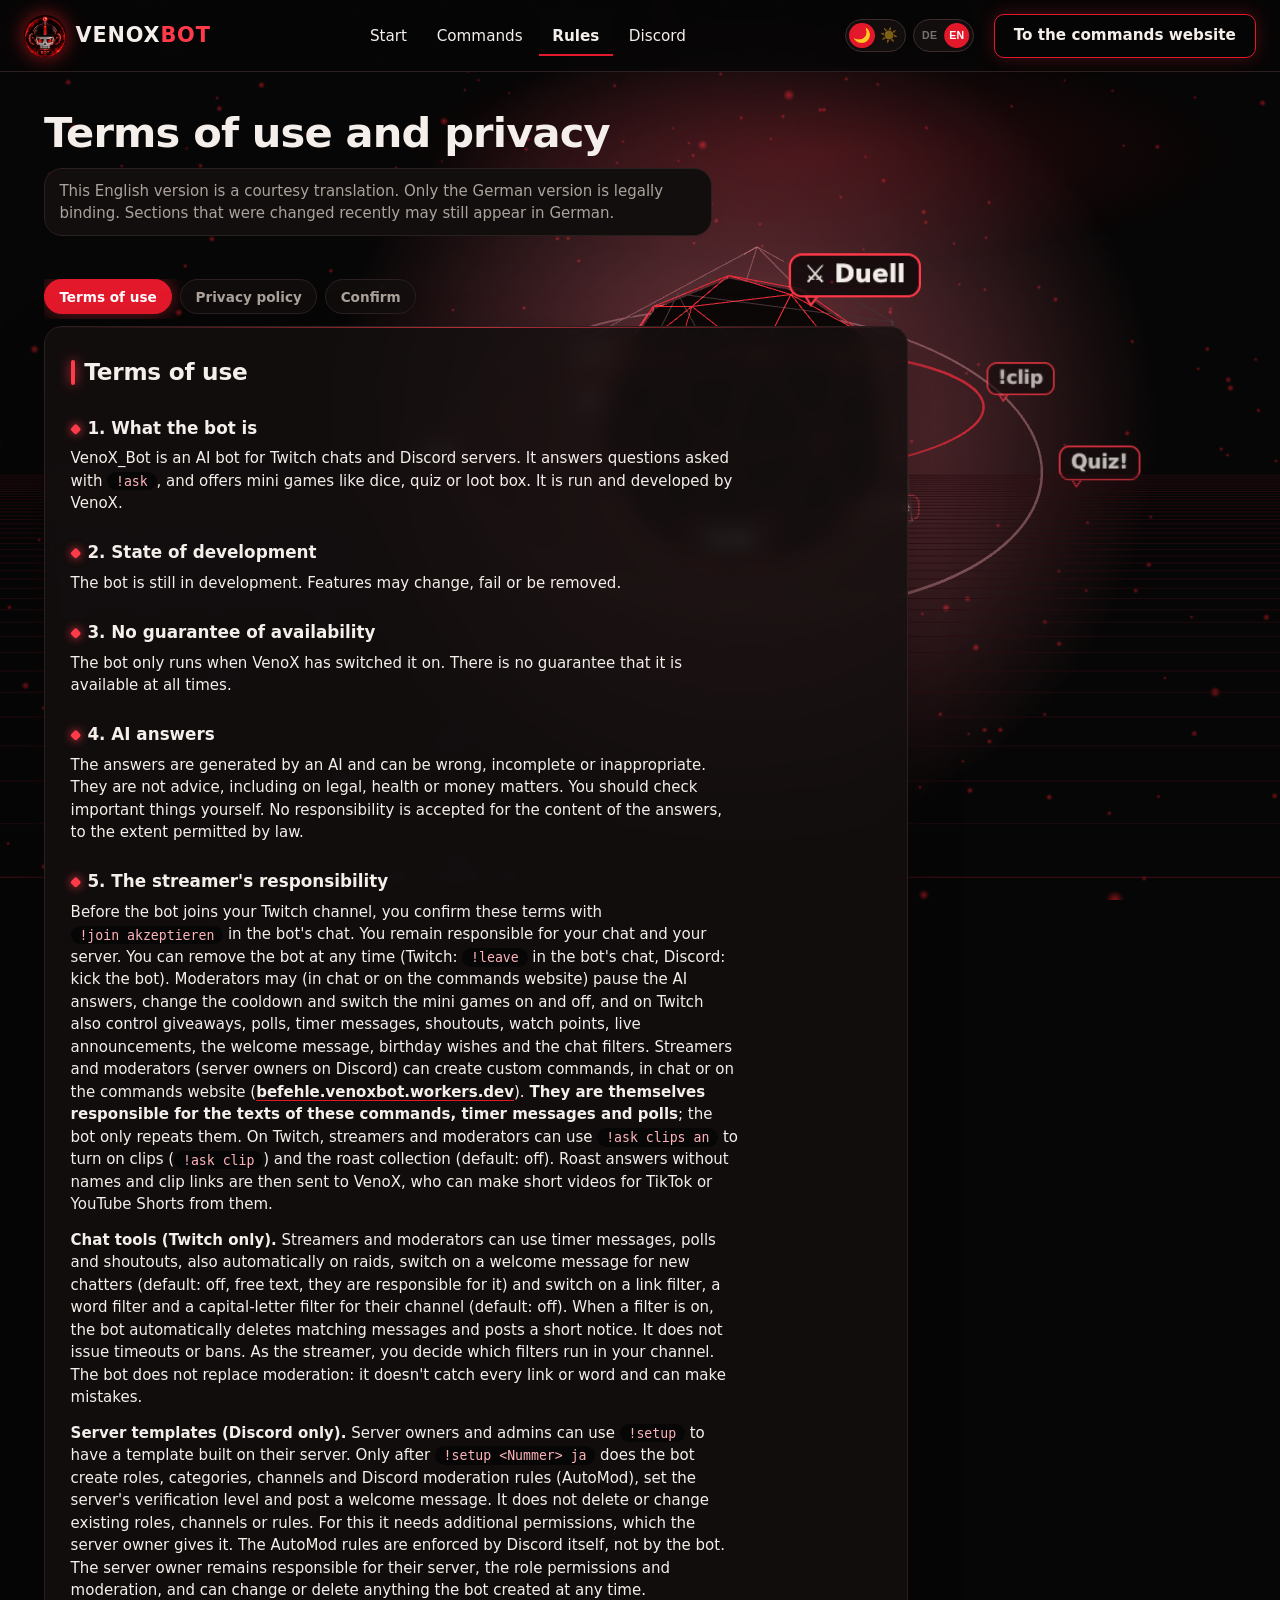
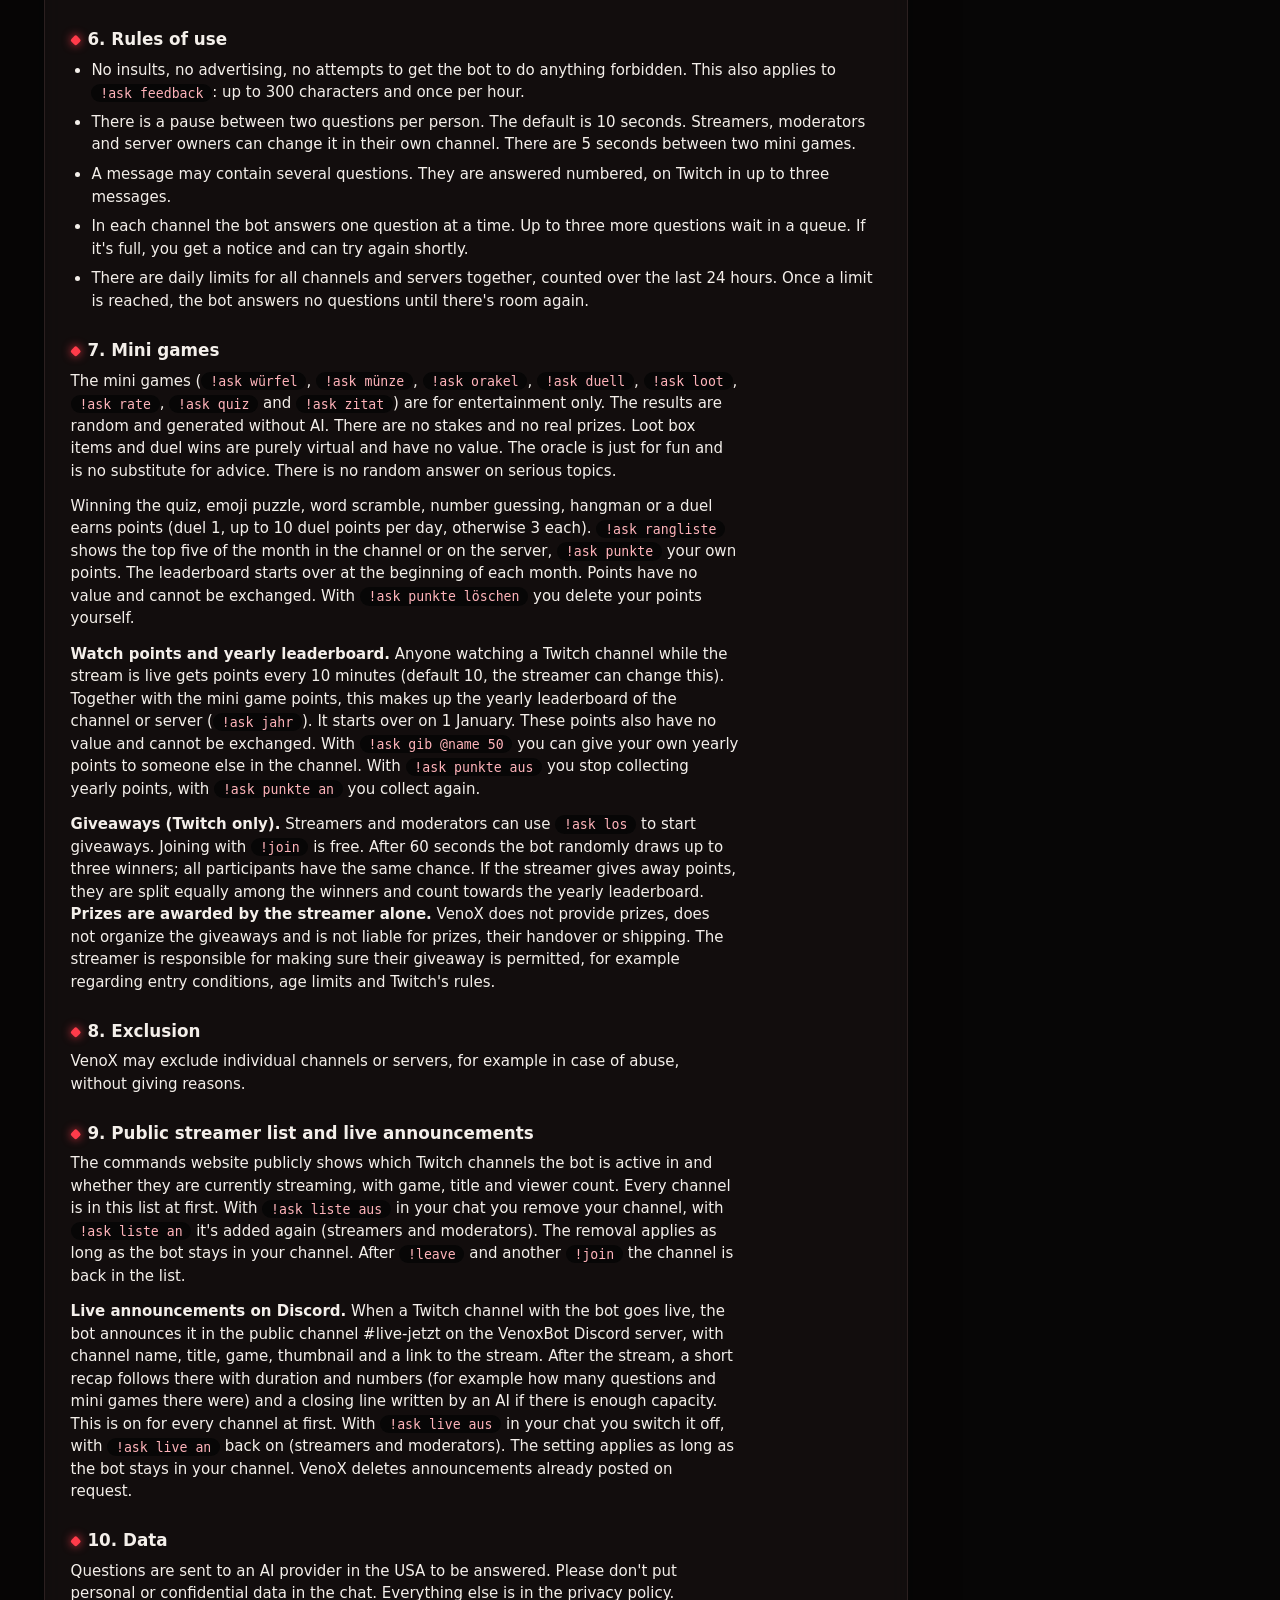
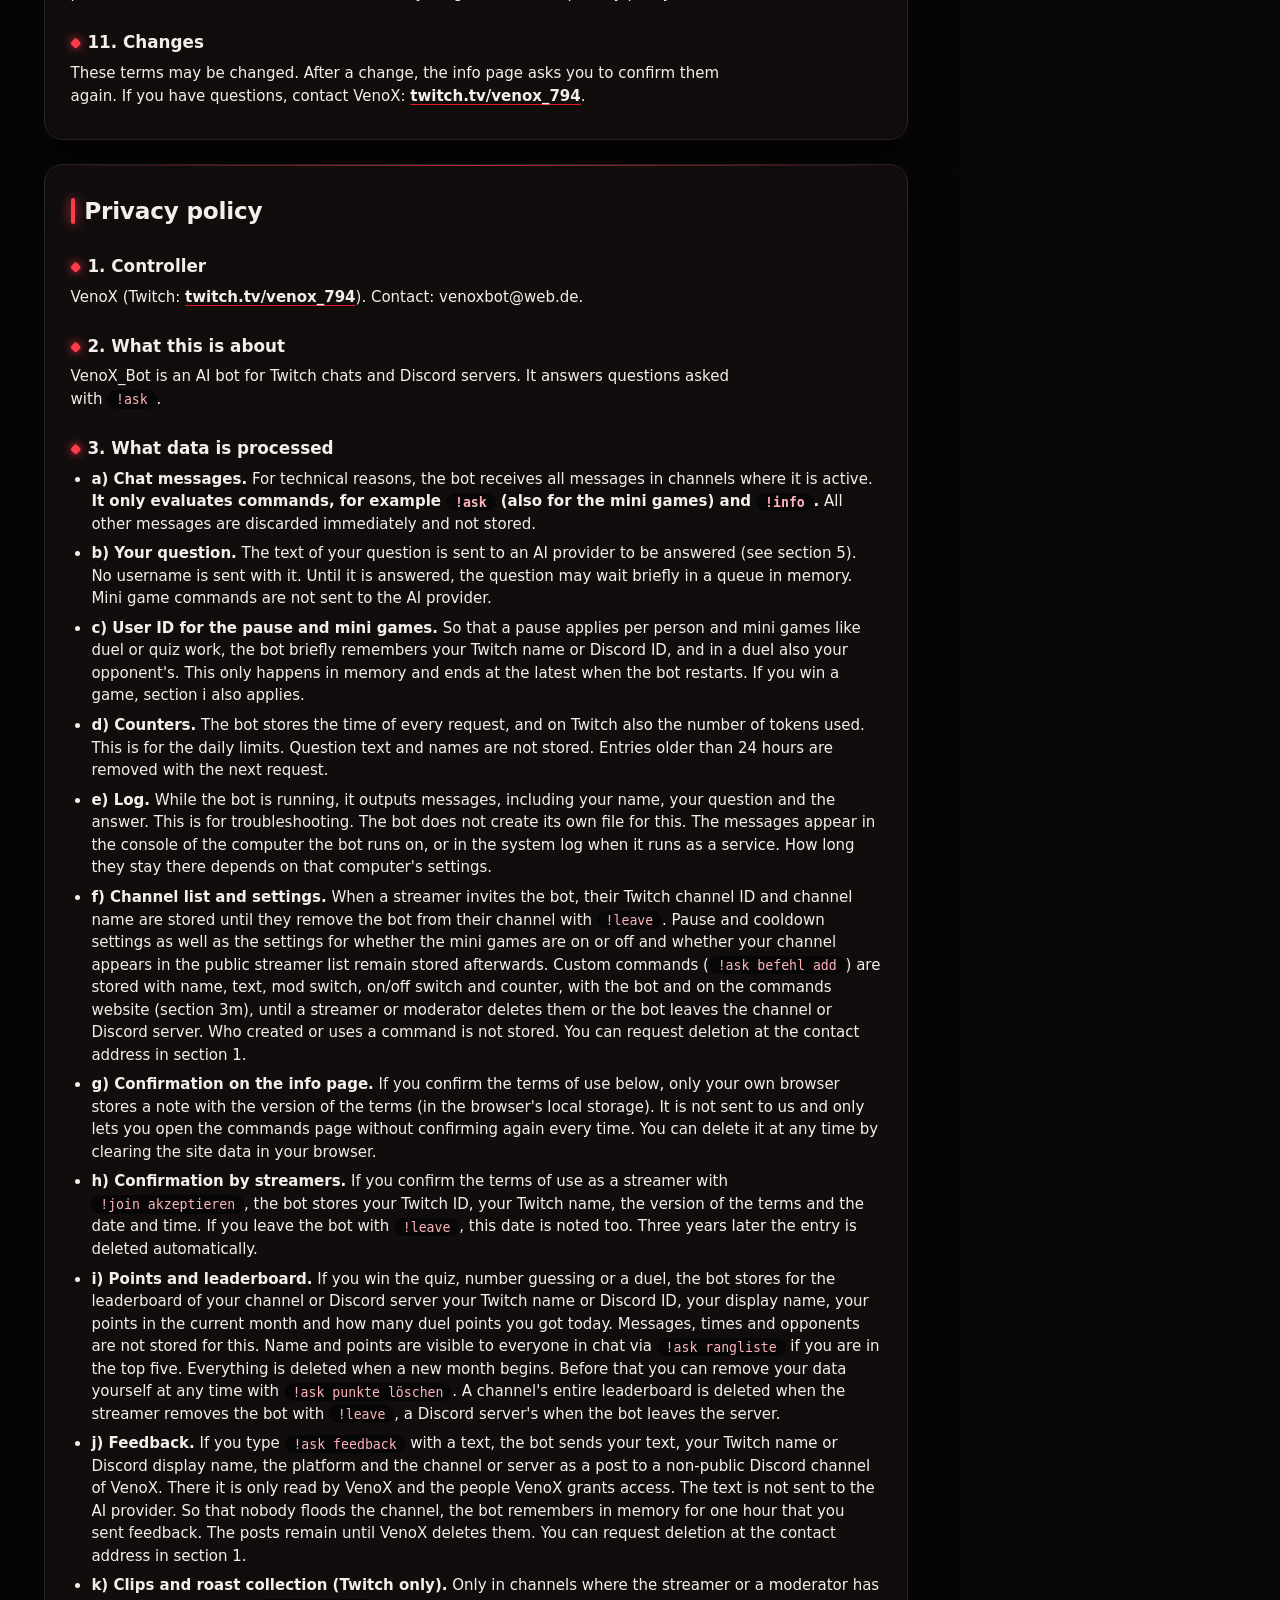
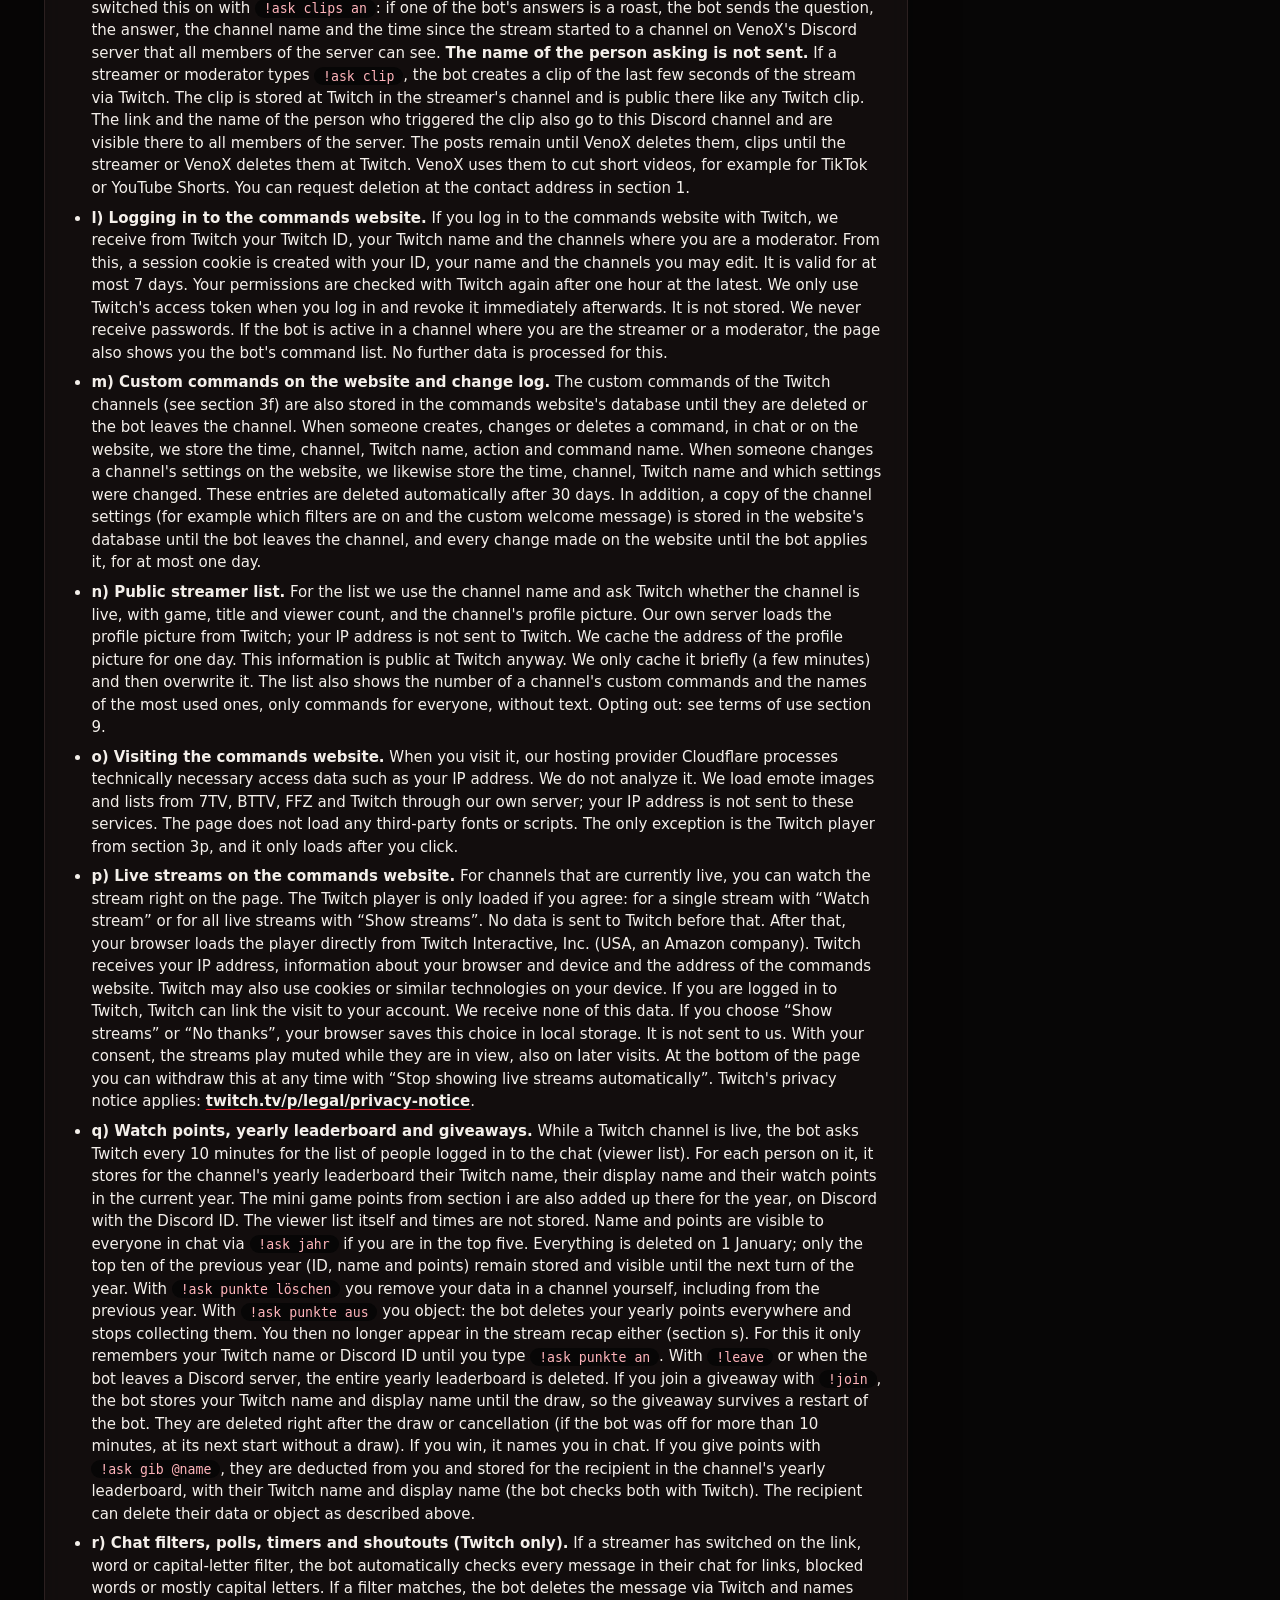
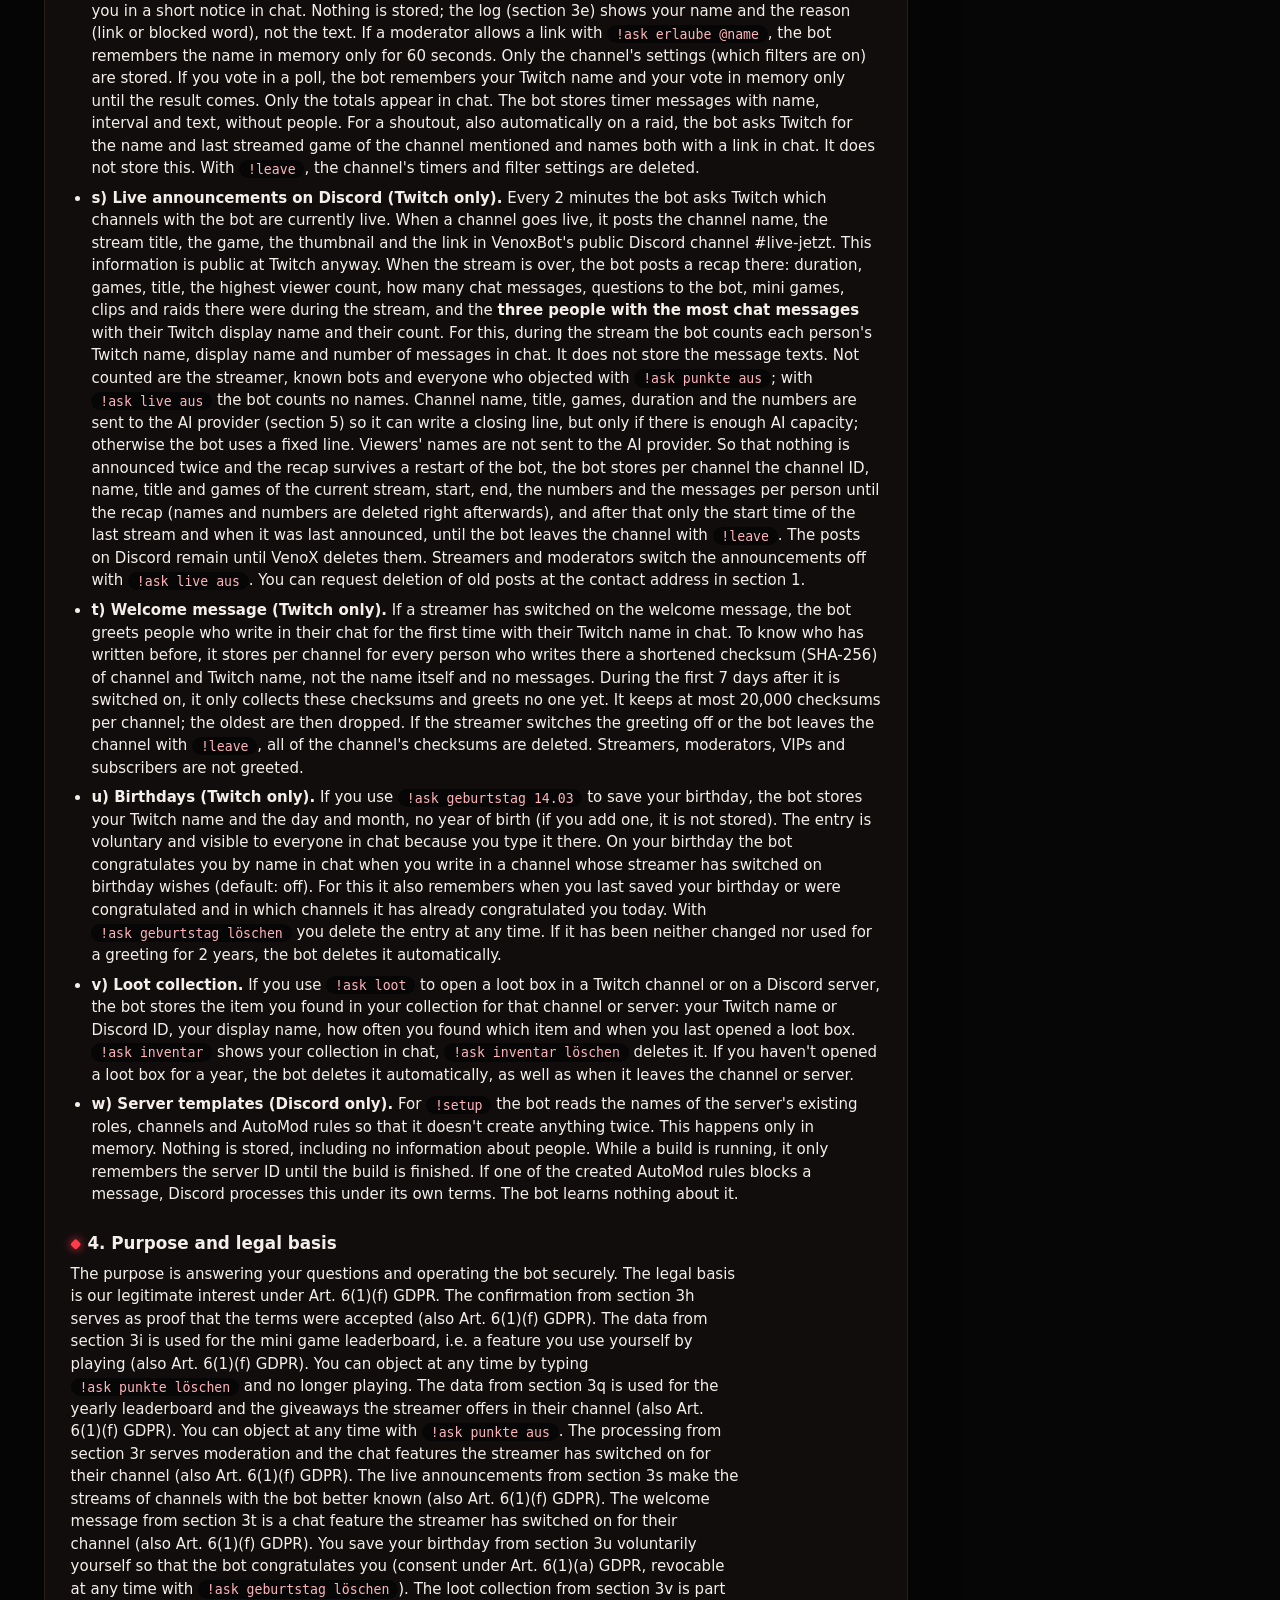
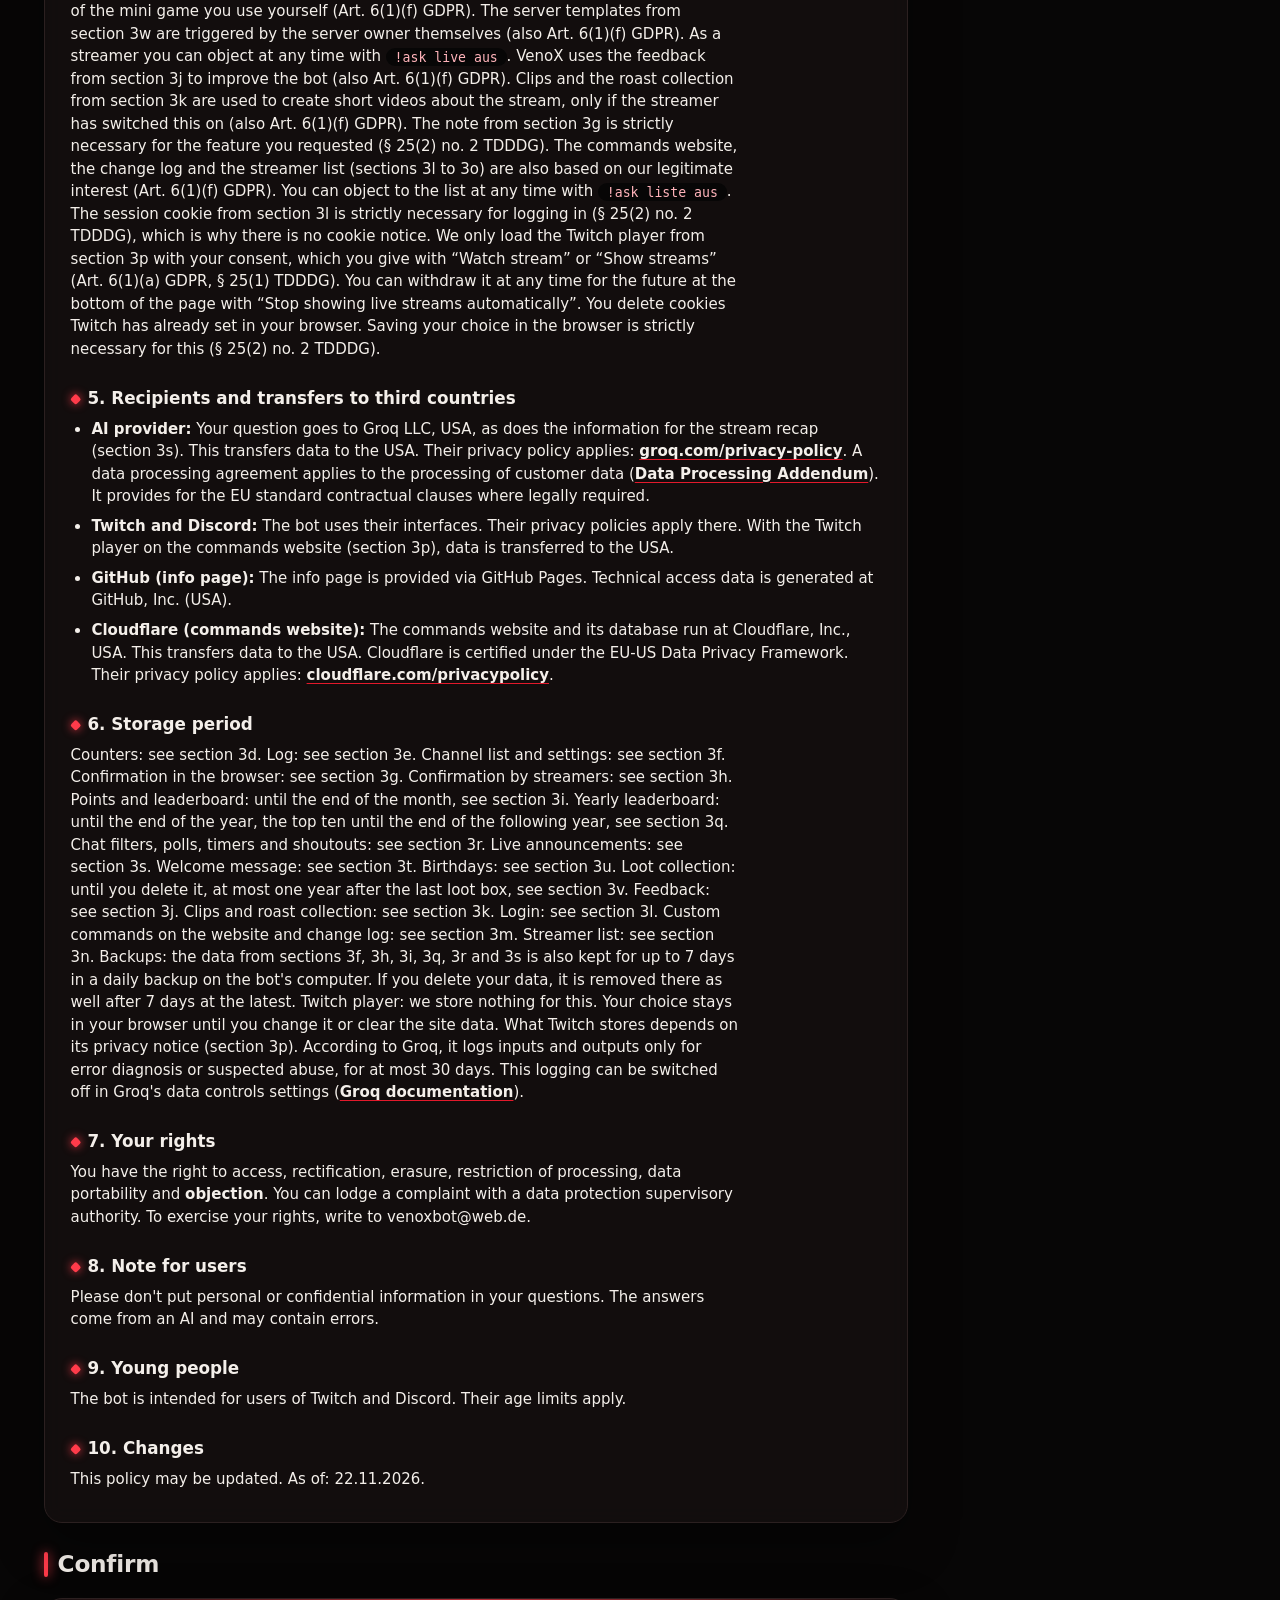
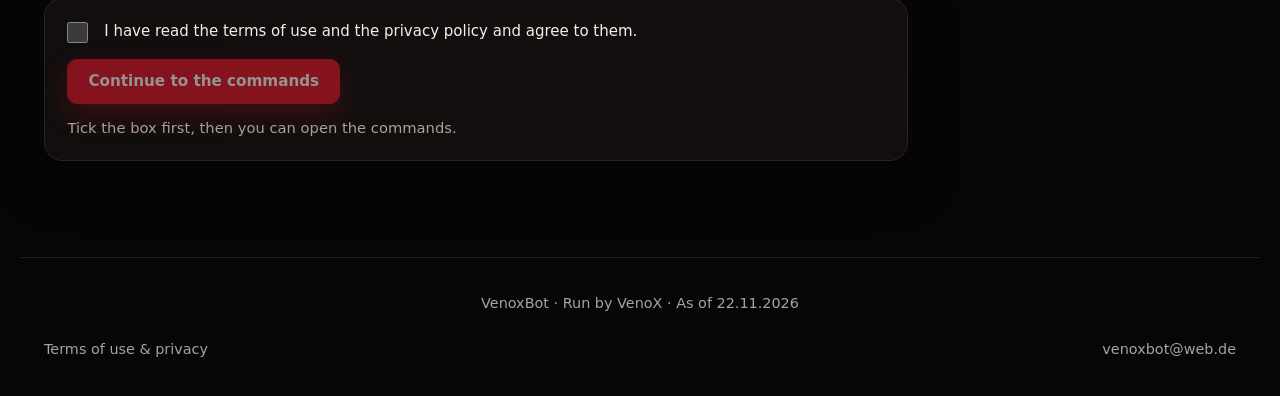
==== befehle.html @ 2105ce4b "!setup: Befehlsliste, Bedingungen (Server-Vorlagen), Datenschutz 3w, englische Texte, Stand 22.11.20" ====
<!doctype html>
<html lang="de">
<head>
<meta charset="utf-8">
<meta name="viewport" content="width=device-width, initial-scale=1, viewport-fit=cover">
<title>Befehle – VenoxBot</title>
<meta name="description" content="Alle Befehle von VenoxBot für Twitch und Discord: KI-Fragen, Minispiele, Punkte, Verlosungen, Umfragen und Werkzeuge für Streamer.">
<meta property="og:type" content="website">
<meta property="og:title" content="Befehle – VenoxBot">
<meta property="og:description" content="Alle Befehle von VenoxBot für Twitch und Discord: KI-Fragen, Minispiele, Punkte, Verlosungen, Umfragen und Werkzeuge für Streamer.">
<meta property="og:image" content="https://venox794.github.io/venoxbot/bot.jpg">
<meta name="theme-color" content="#070606">
<link rel="icon" type="image/png" href="favicon.png">
<link rel="apple-touch-icon" href="apple-touch-icon.png">
<script src="thema.js"></script>
<!-- Englisch: Wörterbuch (Kopie der Befehle-Website + Texte dieser Seite) und Umschalter, ohne defer -->
<script src="sprache-en.js"></script>
<script src="sprache-en-github.js"></script>
<script src="sprache.js"></script>
<link rel="stylesheet" href="style.css">
<link rel="stylesheet" href="info.css">
<!-- 3D-Bühne und Neon-Befehlsliste (Kopien aus venoxbot-web/public: effekte.js, liste.js; three.js in vendor/three) -->
<script type="module" src="effekte.js"></script>
<script type="module" src="liste.js"></script>
<script>
// Die Befehle gibt es erst, wenn die Nutzungsbedingungen bestätigt wurden (siehe nutzungsbedingungen.html).
(function () {
  var STAND = "2026-11-22-1", KEY = "venoxbot-bedingungen", ok = false, usable = false;
  try { usable = true; if (localStorage.getItem(KEY) === STAND) ok = true; } catch (e) {}
  try { usable = true; if (sessionStorage.getItem(KEY) === STAND) ok = true; } catch (e) {}
  // Kann der Browser gar nichts speichern, wird die Seite trotzdem gezeigt.
  if (usable && !ok) location.replace("nutzungsbedingungen.html#bestaetigen");
})();
</script>
</head>
<body class="ohne-leiste">

<!-- Kopf wie auf der Befehle-Website (Neon-Design): am PC Leiste oben, auf dem Handy Menü unten mit Symbolen -->
<header class="kopf">
  <a class="logo" href="index.html" aria-label="VenoxBot, Startseite">
    <img class="logo-zeichen" src="logo.png" width="40" height="40" alt="">
    <span class="logo-wort" aria-hidden="true">VENOX<span class="logo-strich">BOT</span></span>
  </a>
  <nav class="menue" aria-label="Seiten">
    <a class="menue-link" href="index.html"><svg class="menue-zeichen" aria-hidden="true" viewBox="0 0 24 24"><path d="M3 11l9-7 9 7v9a1 1 0 0 1-1 1h-5v-6h-6v6H4a1 1 0 0 1-1-1z"/></svg><span>Start</span></a>
    <a class="menue-link aktiv" aria-current="page" href="befehle.html"><svg class="menue-zeichen" aria-hidden="true" viewBox="0 0 24 24"><rect x="3" y="4" width="18" height="16" rx="2"/><path d="M7 9l3 3-3 3M12 15h5"/></svg><span>Befehle</span></a>
    <a class="menue-link" href="nutzungsbedingungen.html"><svg class="menue-zeichen" aria-hidden="true" viewBox="0 0 24 24"><path d="M12 2l8 4v6c0 5-3.5 9-8 10-4.5-1-8-5-8-10V6z"/></svg><span>Regeln</span></a>
    <a class="menue-link" href="https://discord.gg/35yxAptEP" target="_blank" rel="noopener"><svg class="menue-zeichen" aria-hidden="true" viewBox="0 0 24 24"><path d="M8 8.5c2.7-1 5.3-1 8 0M7.5 16c3 1.3 6 1.3 9 0M5 17c-1.5-3-2-6.5-1-10 1.5-1 3-1.6 4.5-2l.6 1.2M19 17c1.5-3 2-6.5 1-10-1.5-1-3-1.6-4.5-2l-.6 1.2"/><circle cx="9" cy="12" r="1"/><circle cx="15" cy="12" r="1"/></svg><span>Discord</span></a>
  </nav>
  <!-- Hell/Dunkel und Sprache nebeneinander (thema.js, sprache.js) -->
  <div class="kopf-schalter">
    <button type="button" class="thema-knopf" id="thema-knopf" aria-pressed="false" aria-label="Hellen Modus einschalten"><span aria-hidden="true">🌙</span><span aria-hidden="true">☀️</span></button>
    <button type="button" class="thema-knopf sprach-knopf" id="sprach-knopf" aria-pressed="false" aria-label="Sprache: Deutsch. Auf Englisch umschalten" translate="no"><span aria-hidden="true">DE</span><span aria-hidden="true">EN</span></button>
  </div>
  <div class="seite-login">
    <a class="knopf rahmen" href="https://befehle.venoxbot.workers.dev">Zur Befehle-Website</a>
  </div>
</header>

<main id="inhalt" data-befehlsliste>
  <div class="held klein">
    <h1 class="held-titel">Befehle</h1>
    <p class="unterzeile">Alle Befehle für den Twitch-Chat und Discord, geordnet nach Rolle.</p>
  </div>

  <!-- BEFEHLSLISTE-ANFANG: Diese Liste ist die einzige Quelle. venoxbot-web/tools/befehlsliste.mjs übernimmt sie bei jedem Deploy in die Befehle-Website. -->
  <section>
    <h2>Für alle</h2>
    <div class="card">
      <div class="row"><code>!ask Frage</code><p>Stellt dem Bot eine Frage. Maximal 400 Zeichen. Zwischen zwei Fragen einer Person liegt eine Pause.</p></div>
      <div class="row"><code>!ask Frage 1? Frage 2?</code><p>Mehrere Fragen in einer Nachricht. Der Bot beantwortet sie nummeriert, auf Twitch in bis zu drei Nachrichten.</p></div>
      <div class="row"><code>!info</code><p>Zeigt einen kurzen Hinweis mit der Pause zwischen zwei Fragen und dem Link zur Infoseite.</p></div>
      <div class="row"><code>!ask feedback Text</code><p>Schickt VenoX dein Feedback zum Bot (höchstens 300 Zeichen, einmal pro Stunde). Geht auch, wenn die KI pausiert ist.</p></div>
    </div>
  </section>

  <section>
    <h2>Minispiele für alle</h2>
    <div class="card">
      <div class="row"><code>!ask spiele</code><p>Zeigt alle Minispiele. Mit <span class="cmd">!ask spiele @name</span> bekommt die markierte Person die Liste.</p></div>
      <div class="row"><code>!ask würfel 20</code><p>Würfelt eine Zahl von 1 bis 20. Ohne Zahl ein normaler Würfel, erlaubt sind 2 bis 1000 Seiten.</p></div>
      <div class="row"><code>!ask münze</code><p>Wirft eine Münze: Kopf oder Zahl.</p></div>
      <div class="row"><code>!ask orakel Frage</code><p>Das Orakel beantwortet eine Ja/Nein-Frage, zum Beispiel <span class="cmd">!ask orakel Gewinne ich heute?</span></p></div>
      <div class="row"><code>!ask duell @name</code><p>Fordert jemanden heraus. Die Person antwortet innerhalb von 60 Sekunden mit <span class="cmd">!ask annehmen</span> oder <span class="cmd">!ask ablehnen</span>.</p></div>
      <div class="row"><code>!ask loot</code><p>Öffnet eine Lootbox: gewöhnlich, selten, episch oder legendär.</p></div>
      <div class="row"><code>!ask inventar</code><p>Zeigt deine Loot-Sammlung: alle Gegenstände, die du mit <span class="cmd">!ask loot</span> gefunden hast, und wie viele der 16 dir noch fehlen. <span class="cmd">!ask inventar löschen</span> löscht sie.</p></div>
      <div class="row"><code>!ask zitat</code><p>Ein lustiger Spruch vom Bot. Über 200 Stück, und bevor nicht alle einmal dran waren, kommt keiner doppelt.</p></div>
      <div class="row"><code>!ask rate</code><p>Startet Zahlenraten von 1 bis 100. Getippt wird mit <span class="cmd">!ask rate 50</span>.</p></div>
      <div class="row"><code>!ask quiz</code><p>Stellt eine von über 130 Quizfragen. Wer zuerst mit <span class="cmd">!ask antwort Lösung</span> richtig liegt, gewinnt. Zeit: 60 Sekunden. Nur eine Kategorie: <span class="cmd">!ask quiz gaming</span>, <span class="cmd">wissen</span>, <span class="cmd">erdkunde</span> oder <span class="cmd">natur</span>.</p></div>
      <div class="row"><code>!ask emoji</code><p>Emoji-Rätsel: Welches Spiel, welcher Film, Ort oder Begriff steckt hinter den Emojis? Zum Beispiel 🦁👑. Lösen wie beim Quiz mit <span class="cmd">!ask antwort Lösung</span>.</p></div>
      <div class="row"><code>!ask galgen</code><p>Galgenmännchen für den ganzen Chat: Ratet Buchstaben mit <span class="cmd">!ask e</span> oder das ganze Wort mit <span class="cmd">!ask galgen Minecraft</span>. Ihr habt 8 Leben, wer das Wort löst, bekommt 3 Punkte.</p></div>
      <div class="row"><code>!ask wort</code><p>Buchstabensalat: Aus welchem Wort sind die Buchstaben vertauscht, zum Beispiel TFRIENCAM? Lösen wie beim Quiz mit <span class="cmd">!ask antwort Minecraft</span>.</p></div>
      <div class="row"><code>!ask rangliste</code><p>Zeigt die besten fünf des Monats. Punkte gibt es für Quiz, Emoji-Rätsel, Buchstabensalat, Zahlenraten und Galgenmännchen (je 3) und Duelle (1, höchstens 10 pro Tag).</p></div>
      <div class="row"><code>!ask geburtstag 14.03</code><p>Trägt deinen Geburtstag ein (nur Tag und Monat, nur Twitch). An dem Tag gratuliert dir der Bot in Kanälen, die Geburtstagsgrüße eingeschaltet haben. <span class="cmd">!ask geburtstag</span> zeigt deinen Eintrag, <span class="cmd">!ask geburtstag löschen</span> löscht ihn.</p></div>
      <div class="row"><code>!ask punkte</code><p>Zeigt deine Punkte und deinen Platz im Monat und im Jahr. <span class="cmd">!ask punkte löschen</span> löscht deine Punkte.</p></div>
      <div class="row"><code>!ask stats</code><p>Deine Statistik: Punkte und Platz im Monat und im Jahr, wie viele Punkte dir bis zum nächsten Platz fehlen und ungefähr, wie lange du schon zugeschaut hast. Streamer und Moderatoren sehen mit <span class="cmd">!ask stats @name</span> auch die Statistik von anderen.</p></div>
      <div class="row"><code>!ask jahr</code><p>Jahresrangliste: zeigt die besten fünf des Jahres. Dafür zählen Minispiel-Punkte und Zuschau-Punkte zusammen: Wer im Live-Stream zuschaut, bekommt alle 10 Minuten 10 Punkte (nur Twitch).</p></div>
      <div class="row"><code>!ask punkte aus</code><p>Du sammelst keine Jahrespunkte mehr, deine bisherigen werden gelöscht, und du stehst nicht mehr unter den fleißigsten Chattern im Stream-Rückblick. Mit <span class="cmd">!ask punkte an</span> sammelst du wieder.</p></div>
      <div class="row"><code>!join</code><p>Läuft auf Twitch gerade eine Verlosung, bist du damit dabei. Kostenlos, alle haben die gleiche Chance.</p></div>
      <div class="row"><code>!ask gib @name 50</code><p>Verschenkt 50 deiner Jahrespunkte an jemand anderen im Kanal (nur Twitch).</p></div>
      <div class="row"><code>1, 2, …</code><p>Läuft eine Umfrage, stimmst du einfach mit der Zahl im Chat ab. <span class="cmd">!ask umfrage</span> zeigt sie.</p></div>
      <div class="row"><code>!ask verlosung</code><p>Zeigt, ob gerade eine Verlosung läuft.</p></div>
    </div>
    <p class="note" style="margin-top:12px">Die Spiele laufen ohne KI und zählen nicht zu den Tageslimits. Zwischen zwei Spielen einer Person liegen 5 Sekunden. Gewinne und Punkte sind rein virtuell. Die Rangliste beginnt jeden Monat neu.</p>
  </section>

  <section>
    <h2>Für Streamer auf Twitch</h2>
    <div class="card">
      <div class="row"><code>!ask an</code><p>Schaltet die KI-Antworten in deinem Chat ein (auch <span class="cmd">!ask on</span>).</p></div>
      <div class="row"><code>!ask aus</code><p>Pausiert die KI-Antworten in deinem Chat (auch <span class="cmd">!ask off</span>).</p></div>
      <div class="row"><code>!ask los Preis</code><p>Startet eine Verlosung für 60 Sekunden (auch Moderatoren). Zuschauer machen mit <span class="cmd">!join</span> mit, danach zieht der Bot bis zu 3 Gewinner. Ist der Preis eine Zahl wie <span class="cmd">!ask los 300</span>, werden Punkte gleich aufgeteilt. Andere Preise vergibst du selbst.</p></div>
      <div class="row"><code>!ask ziehen</code><p>Zieht sofort, ohne die 60 Sekunden abzuwarten. <span class="cmd">!ask stopp</span> bricht ab.</p></div>
      <div class="row"><code>!ask timer add name 15 Text</code><p>Schreibt den Text alle 15 Minuten (5 bis 120) im Live-Stream, wenn im Chat etwas los ist. Höchstens 5 Timer. <span class="cmd">!ask timer</span> zeigt die Liste, <span class="cmd">!ask timer del name</span> löscht.</p></div>
      <div class="row"><code>!ask umfrage A | B</code><p>Startet eine Umfrage mit 2 bis 5 Antworten, 60 Sekunden lang. Mit Frage: <span class="cmd">!ask umfrage Was spielen wir? | Minecraft | Fortnite</span>. <span class="cmd">!ask umfrage stopp</span> beendet sofort.</p></div>
      <div class="row"><code>!so @name</code><p>Shoutout: empfiehlt den Kanal mit seinem letzten Spiel und Link (auch <span class="cmd">!ask so @name</span>).</p></div>
      <div class="row"><code>!ask so auto an</code><p>Bei jedem Raid bedankt sich der Bot automatisch und macht den Shoutout für den Raider. Mit <span class="cmd">!ask so auto aus</span> wieder aus (Standard: aus).</p></div>
      <div class="row"><code>!ask live aus</code><p>Der Bot meldet nicht mehr auf dem VenoxBot-Discord (#live-jetzt), wenn dein Stream startet, und postet danach keinen Stream-Rückblick. Mit <span class="cmd">!ask live an</span> wieder an (Standard: an).</p></div>
      <div class="row"><code>!ask geburtstage an</code><p>Der Bot gratuliert Zuschauern, die ihren Geburtstag mit <span class="cmd">!ask geburtstag 14.03</span> eingetragen haben, an dem Tag bei ihrer ersten Nachricht in deinem Chat. Aus mit <span class="cmd">!ask geburtstage aus</span> (Standard: aus).</p></div>
      <div class="row"><code>!ask willkommen an</code><p>Begrüßt Leute, die zum ersten Mal in deinem Chat schreiben (Streamer, Moderatoren, VIPs und Abonnenten nicht). Die ersten 7 Tage merkt sich der Bot nur still, wer schon da ist, damit Stammzuschauer nicht als neu gelten. Eigener Gruß mit <span class="cmd">!ask willkommen text Hey {user}, schön dass du da bist!</span>, zurück zum Standard mit <span class="cmd">!ask willkommen text reset</span>. Aus mit <span class="cmd">!ask willkommen aus</span> (Standard: aus).</p></div>
      <div class="row"><code>!ask filter links an</code><p>Löscht Links von Zuschauern (Streamer, Moderatoren und VIPs ausgenommen). <span class="cmd">!ask erlaube @name</span> erlaubt einen Link für 60 Sekunden. <span class="cmd">!ask filter</span> zeigt, was an ist.</p></div>
      <div class="row"><code>!ask filter wörter an</code><p>Löscht Nachrichten mit gesperrten Wörtern (Beleidigungen, Hetze).</p></div>
      <div class="row"><code>!ask filter caps an</code><p>Löscht Nachrichten, die fast nur aus Großbuchstaben bestehen (ab 15 Buchstaben, davon mindestens 70 % groß, Emotes zählen nicht). Alle drei Filter sind aus, bis du sie einschaltest, und mit <span class="cmd">aus</span> wieder abschaltbar.</p></div>
      <div class="row"><code>!ask zp 25</code><p>Legt fest, wie viele Zuschau-Punkte es alle 10 Minuten gibt (0 bis 1000, 0 = aus, auch Moderatoren). <span class="cmd">!ask zp</span> zeigt den Wert, <span class="cmd">!ask zp reset</span> stellt den Standard 10 wieder her.</p></div>
      <div class="row"><code>!ask sprache en</code><p>Der Bot spricht in deinem Chat Englisch: KI-Antworten und Meldungen kommen auf Englisch, englische Befehlswörter wie <span class="cmd">!ask dice</span> gehen zusätzlich, und Quiz, Rätsel, Galgenmännchen und Sprüche haben eigene englische Inhalte. Zurück mit <span class="cmd">!ask sprache de</span> (Standard: Deutsch). Auf Discord für Server-Betreiber.</p></div>
      <div class="row"><code>!ask cooldown</code><p>Zeigt die Pause zwischen zwei Fragen.</p></div>
      <div class="row"><code>!ask cooldown 20</code><p>Setzt die Pause auf 20 Sekunden. Erlaubt sind 5 bis 600 Sekunden.</p></div>
      <div class="row"><code>!ask cooldown reset</code><p>Setzt die Pause auf den Standardwert zurück.</p></div>
      <div class="row"><code>!ask clips an</code><p>Schaltet Clips und Roast-Sammlung im Kanal ein (<span class="cmd">!ask clips aus</span> wieder aus, Standard: aus). Roast-Antworten landen dann ohne Namen bei VenoX für kurze Videos.</p></div>
      <div class="row"><code>!ask clip</code><p>Erstellt einen Twitch-Clip der letzten Sekunden (nur live, höchstens alle 30 Sekunden). Der Link erscheint im Chat und geht an VenoX.</p></div>
      <div class="row"><code>!ask spiele aus</code><p>Schaltet die Minispiele in deinem Chat aus. Mit <span class="cmd">!ask spiele an</span> sind sie wieder an.</p></div>
      <div class="row"><code>!ask liste aus</code><p>Nimmt deinen Kanal aus der öffentlichen Streamer-Liste auf der Befehle-Website. Mit <span class="cmd">!ask liste an</span> steht er wieder drin.</p></div>
      <div class="row"><code>!askstats</code><p>Zeigt den Verbrauch der letzten 24 Stunden und die Version des Bots. Nur du als Streamer kannst ihn in deinem eigenen Chat abrufen.</p></div>
    </div>
    <p class="note" style="margin-top:12px"><span class="cmd">!ask an</span>, <span class="cmd">!ask aus</span>, <span class="cmd">!ask cooldown</span>, <span class="cmd">!ask spiele an/aus</span>, Timer, Umfragen, Shoutouts und Filter können auch Moderatoren nutzen. Statt der Kurzformen gehen auch die langen: <span class="cmd">!ask verlosung start Preis</span> (auch <span class="cmd">raffle</span> oder <span class="cmd">gewinnspiel</span>), <span class="cmd">!ask verlosung ziehen</span>, <span class="cmd">!ask verlosung stopp</span>, <span class="cmd">!ask zuschaupunkte 25</span>, <span class="cmd">!ask shoutout @name</span>, <span class="cmd">!ask permit @name</span> und <span class="cmd">!ask poll A | B</span>.</p>
    <div class="card" style="margin-top:12px">
      <div class="row"><code>!join akzeptieren</code><p>Schreibst du im <a href="https://www.twitch.tv/venox_bot" target="_blank" rel="noopener">Chat des Bots</a>. Damit bestätigst du die Nutzungsbedingungen, und der Bot kommt in deinen Chat. Vorher musst du in deinem Chat <span class="cmd">/mod VenoX_Bot</span> schreiben. Hast du schon bestätigt, reicht <span class="cmd">!join</span>.</p></div>
      <div class="row"><code>!leave</code><p>Schreibst du im Chat des Bots. Der Bot verlässt dann deinen Chat.</p></div>
    </div>
  </section>

  <section>
    <h2>Für Server-Betreiber auf Discord</h2>
    <p class="note">Den Bot auf deinen Server holen: <a href="https://discord.com/oauth2/authorize?client_id=1561630701747703908&amp;scope=bot&amp;permissions=117760" target="_blank" rel="noopener">VenoxBot zu Discord einladen</a>. Er braucht nur Nachrichten lesen und schreiben, Links einbetten und Dateien anhängen.</p>
    <p class="note">Für <span class="cmd">!setup</span> braucht der Bot zusätzlich „Kanäle verwalten“, „Rollen verwalten“ und „Server verwalten“: <a href="https://discord.com/oauth2/authorize?client_id=1561630701747703908&amp;scope=bot&amp;permissions=268553264" target="_blank" rel="noopener">mit Rechten für Server-Vorlagen einladen</a>. Ist er schon auf deinem Server, kannst du seiner Rolle die Rechte auch selbst geben.</p>
    <div class="card">
      <div class="row"><code>!ask an</code><p>Schaltet die KI-Antworten im Kanal ein. Erlaubt für den Server-Eigentümer und alle mit der Berechtigung „Nachrichten verwalten“.</p></div>
      <div class="row"><code>!ask aus</code><p>Pausiert die KI-Antworten im Kanal. Gleiche Berechtigung wie bei <span class="cmd">!ask an</span>.</p></div>
      <div class="row"><code>!ask cooldown</code><p>Zeigt die Pause zwischen zwei Fragen. Mit einer Zahl von 5 bis 600 setzt du sie, mit <span class="cmd">reset</span> setzt du sie zurück.</p></div>
      <div class="row"><code>!ask spiele aus</code><p>Schaltet die Minispiele im Kanal aus, <span class="cmd">!ask spiele an</span> wieder ein. Gleiche Berechtigung wie bei <span class="cmd">!ask an</span>.</p></div>
      <div class="row"><code>!askstats</code><p>Zeigt den Verbrauch der letzten 24 Stunden und die Version des Bots. Nur der Server-Eigentümer.</p></div>
      <div class="row"><code>!setup</code><p>Zeigt fünf Vorlagen für deinen Server: Streamer-Community, Gaming, Community-Chat, Kreativ und Lernen. Nur für den Server-Eigentümer und Admins.</p></div>
      <div class="row"><code>!setup 2</code><p>Vorschau für Vorlage 2: welche Rollen, Kanäle und Moderationsregeln neu dazukämen und was es schon gibt. Dabei wird noch nichts geändert.</p></div>
      <div class="row"><code>!setup 2 ja</code><p>Baut Vorlage 2 auf: Rollen mit Farben und Rechten, Kategorien mit Text-, Ankündigungs- und Sprachkanälen, drei Moderationsregeln von Discord (Wortfilter, Spam- und Erwähnungs-Schutz), die Verifizierungsstufe und eine Willkommensnachricht in #regeln. Es wird nur ergänzt, nichts gelöscht oder überschrieben.</p></div>
    </div>
    <p class="note" style="margin-top:12px">Discord hat ein Tageslimit für alle Server zusammen. Es zählt die letzten 24 Stunden. Ist es erreicht, beantwortet der Bot keine Fragen, bis wieder Platz frei ist.</p>
  </section>

  <section>
    <h2>Eigene Befehle (Streamer, Mods, Server-Betreiber)</h2>
    <div class="card">
      <div class="row"><code>!ask befehl add !name Text</code><p>Legt einen eigenen Befehl an, zum Beispiel <span class="cmd">!ask befehl add !discord Komm auf unseren Server!</span>. Danach schreiben Zuschauer einfach <span class="cmd">!discord</span>.</p></div>
      <div class="row"><code>!ask befehl add !name --mod Text</code><p>Wie oben, aber nur Streamer und Mods dürfen ihn auslösen.</p></div>
      <div class="row"><code>!ask befehl edit !name Text</code><p>Ändert den Text. Ohne <span class="cmd">--mod</span> ist der Befehl danach wieder für alle.</p></div>
      <div class="row"><code>!ask befehl del !name</code><p>Löscht den Befehl.</p></div>
      <div class="row"><code>!ask befehl aus !name</code><p>Schaltet einen eigenen Befehl kurz aus, ohne ihn zu löschen. Mit <span class="cmd">!ask befehl an !name</span> ist er wieder an.</p></div>
      <div class="row"><code>!ask befehle</code><p>Zeigt allen die Liste der eigenen Befehle.</p></div>
    </div>
    <p class="note" style="margin-top:12px">Platzhalter im Text: <span class="cmd">{user}</span> (wer den Befehl schreibt), <span class="cmd">{touser}</span> (Name nach dem Befehl, z. B. <span class="cmd">!hug @tom</span>), <span class="cmd">{count}</span> (zählt bei jedem Aufruf hoch), <span class="cmd">{game}</span>, <span class="cmd">{title}</span>, <span class="cmd">{uptime}</span> (nur Twitch) und <span class="cmd">{random 1-100}</span>. Höchstens 50 Befehle pro Kanal bzw. Server, 400 Zeichen pro Text, jeder Befehl höchstens alle 5 Sekunden. Texte mit gesperrten Begriffen werden nicht gespeichert. Für Twitch-Kanäle geht alles auch bequem auf der <a href="https://befehle.venoxbot.workers.dev" target="_blank" rel="noopener">Befehle-Website</a>, mit Emote-Auswahl (Anmeldung mit Twitch, für Streamer und Mods).</p>
  </section>

  <section>
    <h2>Gut zu wissen</h2>
    <ul>
      <li>Groß- und Kleinschreibung spielt keine Rolle.</li>
      <li><span class="cmd">!info</span>, <span class="cmd">!askstats</span>, <span class="cmd">!join</span>, <span class="cmd">!join akzeptieren</span> und <span class="cmd">!leave</span> müssen allein in der Nachricht stehen.</li>
      <li>Die Antworten kommen von einer KI und können falsch sein.</li>
      <li>Pro Kanal beantwortet der Bot eine Frage nach der anderen. Bis zu drei weitere warten in einer Warteschlange.</li>
      <li>Jeder Kanal bzw. Server legt die Pause selbst fest. Auf Twitch gilt sie pro Person und Kanal, auf Discord pro Person über alle Server hinweg.</li>
    </ul>
    <p class="note">Mehr dazu auf der <a href="index.html">Startseite</a> und in den <a href="nutzungsbedingungen.html">Nutzungsbedingungen und dem Datenschutz</a>.</p>
  </section>
  <!-- BEFEHLSLISTE-ENDE -->

</main>

<footer class="fuss">
  <span class="fuss-stand">VenoxBot · Betrieben von VenoX · Stand 22.11.2026</span>
  <a href="nutzungsbedingungen.html">Nutzungsbedingungen &amp; Datenschutz</a>
  <a href="mailto:venoxbot@web.de">venoxbot@web.de</a>
</footer>

</body>
</html>
---- style.css ----
/* VenoxBot – Neon-Design (Vorlage vom 28.10.2026): fast schwarzer Grund, Neon-Rot mit Leuchten,
   Karten mit feinem Rand. Am PC eine Leiste oben (Logo, Menü, Anmelden), auf dem Handy eine runde
   Menüleiste unten mit Symbolen wie in einer App. Nur Systemschriften, nichts von fremden Servern
   (die Content-Security-Policy erlaubt nur eigene Dateien). */
:root {
  --bg: #070606;
  --karte: #120e0e;
  --linie: #2b2020;
  --linie-hell: #3e2c2d;
  --text: #f4efea;
  --blass: #aaa29b;
  --rot: #e3192b;
  --rot-hell: #ff3b4a;
  --platz: #ffb3ba;
  --leiste-bg: #050404;
  --fehler-bg: #1f0c0f;
  --fehler-text: #ffd9de;
  --schrift: system-ui, -apple-system, "Segoe UI", Roboto, Ubuntu, Cantarell, "Noto Sans", sans-serif;
  --mono: ui-monospace, "Cascadia Mono", "DejaVu Sans Mono", Menlo, Consolas, monospace;
  --leiste-h: 3.25rem;
  --flaeche: #141010;
  --rund: 18px;
  --rund-klein: 12px;
  --schwebe: 0 18px 50px rgba(0, 0, 0, .6), inset 0 0 0 1px #2b2020;
  --schein: rgba(227, 25, 43, .36);
  --leuchten: 0 0 26px rgba(255, 45, 61, .45);
  color-scheme: dark;
}

/* Heller Modus (thema.js setzt data-thema="hell" am <html>): gleiche Variablen, helle Werte */
:root[data-thema="hell"] {
  --bg: #f6f4f1;
  --karte: #ffffff;
  --linie: #e2ddd7;
  --linie-hell: #cbc3ba;
  --text: #1a1816;
  --blass: #67615a;
  --rot: #d0142a;
  --rot-hell: #a50d22;
  --platz: #9b2a3a;
  --leiste-bg: #ece8e3;
  --fehler-bg: #fde8eb;
  --fehler-text: #7a0a1c;
  --flaeche: #ffffff;
  --schwebe: 0 10px 30px rgba(40, 25, 20, .10), inset 0 0 0 1px #e8dfd8;
  --schein: rgba(208, 20, 42, .16);
  --leuchten: 0 0 18px rgba(208, 20, 42, .25);
  color-scheme: light;
}
:root[data-thema="hell"] .zeile.aus { background: #efebe6; }
:root[data-thema="hell"] .chip:hover { background: #efebe6; }

/* Hell/Dunkel-Umschalter: Pille mit Mond und Sonne, der rote Punkt liegt unter dem aktiven Zeichen */
.thema-knopf {
  position: relative; display: inline-flex; align-items: center; gap: .1rem; flex: none;
  padding: .18rem; border: 1px solid var(--linie-hell); border-radius: 999px; background: var(--karte); cursor: pointer;
}
.thema-knopf span {
  position: relative; z-index: 1; display: grid; place-items: center; width: 1.6rem; height: 1.6rem;
  font-size: .9rem; line-height: 1; opacity: .45; transition: opacity .2s;
}
.thema-knopf::before {
  content: ""; position: absolute; top: .18rem; left: .18rem; width: 1.6rem; height: 1.6rem;
  border-radius: 50%; background: var(--rot); transition: transform .2s;
}
.thema-knopf[aria-pressed="true"]::before { transform: translateX(1.7rem); }
.thema-knopf[aria-pressed="false"] span:first-child,
.thema-knopf[aria-pressed="true"] span:last-child { opacity: 1; }
.thema-knopf:focus-visible { outline: 2px solid var(--rot); outline-offset: 2px; }
/* Sprachknopf „DE | EN“: gleiche Pille, Buchstaben statt Mond und Sonne (aria-pressed true = Englisch) */
.kopf-schalter { display: inline-flex; align-items: center; gap: .45rem; flex: none; }
.sprach-knopf span { font-size: .66rem; font-weight: 800; letter-spacing: .02em; color: var(--text); }
.sprach-knopf[aria-pressed="false"] span:first-child,
.sprach-knopf[aria-pressed="true"] span:last-child { color: #fff; }
/* Bis sprache.js die Seite übersetzt hat, nichts zeigen (nur bei Englisch, sonst kein Aufblitzen auf Deutsch) */
html.sprache-laedt body { visibility: hidden; }
/* Nur auf Englisch: Hinweis, dass rechtlich die deutsche Fassung gilt */
.nur-en { display: none; }
html[lang="en"] .nur-en { display: block; margin-top: .9rem; }

*, *::before, *::after { box-sizing: border-box; }
[hidden] { display: none !important; }

html { background: var(--bg); overflow-x: clip; }
body {
  margin: 0;
  min-height: 100vh;
  font: 15px/1.5 var(--schrift);
  color: var(--text);
  background: var(--bg);
  padding-bottom: calc(var(--leiste-unten, var(--leiste-h)) + 1rem);
  overflow-x: hidden;
}

a { color: var(--text); text-decoration-color: var(--rot); text-underline-offset: 3px; }
a:hover { color: var(--platz); }
:focus-visible { outline: 2px solid var(--text); outline-offset: 2px; }
code { font-family: var(--mono); font-size: .9em; }

.unsichtbar {
  position: absolute; width: 1px; height: 1px; overflow: hidden;
  clip: rect(0 0 0 0); white-space: nowrap;
}

/* Kopf: Leiste oben über die ganze Breite (Logo links, Menü Mitte, Konto bzw. Anmelden rechts).
   Auf dem Handy wird das Menü zur Leiste unten (siehe Handy). */
.kopf {
  position: sticky; top: 0; z-index: 30;
  display: flex; flex-wrap: wrap; align-items: center; gap: .75rem 1.25rem;
  padding: .85rem max(1.5rem, calc((100vw - 1240px) / 2));
  background: rgba(7, 6, 6, .9); border-bottom: 1px solid var(--linie);
  backdrop-filter: blur(10px);
}
:root[data-thema="hell"] .kopf { background: rgba(246, 244, 241, .92); }
.logo { display: inline-flex; align-items: center; gap: .6rem; text-decoration: none; color: var(--text); }
.logo:hover { color: var(--text); }
/* Bot-Emblem vor dem Schriftzug, mit rotem Leuchten wie im Profilbild */
.logo-zeichen { display: block; width: 42px; height: 42px; flex: none; filter: drop-shadow(0 0 10px rgba(255, 30, 40, .6)); }
.logo-wort { font-weight: 800; font-size: 1.3rem; letter-spacing: .04em; }
.logo-strich { color: var(--rot-hell); }
/* Menü: Bereiche (nur angemeldet) und feste Links. Start, Funktionen und FAQ gibt es nur ohne Anmeldung. */
.menue { display: flex; flex-wrap: wrap; justify-content: center; gap: .15rem; margin: 0 auto; }
.nav { display: flex; gap: .15rem; }
.nav-knopf, .menue-link {
  display: inline-flex; align-items: center; gap: .45rem;
  font: 500 .95rem var(--schrift); color: var(--text); background: transparent; cursor: pointer;
  border: 0; border-radius: 0; padding: .7rem .85rem; text-decoration: none;
}
.nav-knopf:hover, .menue-link:hover { color: var(--rot-hell); }
.nav-knopf[aria-pressed="true"], .menue-link.aktiv, .menue-link[aria-current="page"] {
  color: var(--rot-hell); font-weight: 700; box-shadow: inset 0 -2px 0 var(--rot);
}
#nav:not([hidden]) ~ .nur-gast { display: none; }
/* Symbole im Menü nur auf dem Handy */
.menue-zeichen { display: none; width: 22px; height: 22px; fill: none; stroke: currentColor; stroke-width: 2; stroke-linecap: round; stroke-linejoin: round; }
.konto { display: flex; flex-wrap: wrap; align-items: center; gap: .5rem .75rem; min-width: 0; }
.wer { color: var(--blass); font-size: .9rem; overflow-wrap: anywhere; }
.kanalwahl select {
  font: inherit; color: var(--text); background: var(--karte);
  border: 1px solid var(--linie-hell); border-radius: 10px; padding: .45rem .8rem; max-width: 14rem;
}
/* Anmelden für Gäste; verschwindet, sobald das Konto angezeigt wird */
.seite-login { display: flex; align-items: center; gap: .6rem; }
.konto:not([hidden]) ~ .seite-login { display: none; }

main { max-width: 1240px; margin: 0 auto; padding: 0 1.5rem 2rem; }

/* Knöpfe */
.knopf {
  display: inline-flex; align-items: center; justify-content: center; gap: .4rem;
  font: inherit; font-weight: 700; font-size: .95rem; color: #fff; background: var(--rot);
  border: 1.5px solid var(--rot); border-radius: 10px; padding: .6rem 1.2rem;
  cursor: pointer; text-decoration: none; box-shadow: 0 10px 28px rgba(227, 25, 43, .38);
}
.knopf:hover { background: var(--rot-hell); border-color: var(--rot-hell); color: #fff; }
.knopf:disabled { opacity: .55; cursor: wait; }
.knopf:disabled:hover { background: var(--rot); border-color: var(--rot); }
.knopf.leise { color: var(--text); background: var(--bg); border-color: var(--linie); box-shadow: none; }
.knopf.leise:hover { border-color: var(--blass); color: var(--text); background: transparent; }
.knopf.klein { padding: .4rem .9rem; font-size: .85rem; }
.knopf.gross { font-size: 1.02rem; padding: .95rem 1.5rem; }
/* Rahmen-Knopf (Anmelden oben rechts): roter Rand mit Leuchten */
.knopf.rahmen { color: var(--text); background: transparent; border-color: var(--rot); box-shadow: 0 0 18px rgba(255, 45, 61, .25); }
.knopf.rahmen:hover { background: var(--rot); color: #fff; }
.knopf-zeichen { width: 18px; height: 18px; fill: none; stroke: currentColor; stroke-width: 2; stroke-linecap: round; stroke-linejoin: round; }
.knopf.gefahr { background: var(--rot); border-color: var(--rot); }

/* Hinweise */
.hinweis {
  margin: 0 0 1rem; padding: .65rem .9rem; border-radius: var(--rund);
  border: 1px solid var(--linie); background: var(--karte); color: var(--blass);
}
.hinweis.fehler { border-color: var(--rot); color: var(--fehler-text); background: var(--fehler-bg); }
main > .hinweis.fehler:first-child { margin-top: 1.5rem; }

/* Seitentitel */
.seiten-titel { font-size: 1.9rem; line-height: 1.2; letter-spacing: -.01em; margin: 1.8rem 0 .25rem; overflow-wrap: anywhere; }
.akzent { color: var(--rot); }
.unterzeile { color: var(--blass); margin: 0 0 1.25rem; }

/* Streamer-Übersicht */
.karten {
  list-style: none; margin: 0; padding: 0;
  display: grid; grid-template-columns: repeat(auto-fill, minmax(17rem, 1fr)); gap: 1.1rem;
}
.karte {
  min-width: 0; padding: 1rem 1.1rem; border: 1px solid var(--linie);
  background: linear-gradient(180deg, var(--flaeche), var(--karte)); border-radius: var(--rund);
}
.karte.live { border-color: #7a1a22; box-shadow: 0 0 40px rgba(227, 25, 43, .2); }
.karte-kopf { display: flex; align-items: center; gap: .55rem; min-width: 0; }
.karte-name {
  font-weight: 700; font-size: 1.07rem; text-decoration: none; color: var(--text);
  overflow: hidden; text-overflow: ellipsis; white-space: nowrap; min-width: 0;
}
.karte-name:hover { color: var(--text); text-decoration: underline; text-decoration-color: var(--rot); }
.abzeichen {
  flex: none; font-size: .73rem; font-weight: 800; letter-spacing: .06em;
  padding: .1rem .45rem; border-radius: 999px; background: var(--rot); color: #fff;
}
.abzeichen.aus { background: var(--linie); color: var(--blass); }
.karte-meta {
  color: var(--blass); font-size: .87rem; margin-top: .35rem;
  white-space: nowrap; overflow: hidden; text-overflow: ellipsis;
}
.karte-meta b { color: var(--text); font-weight: 600; }
/* Live-Karten über die ganze Breite, mit Platzhalter bzw. Twitch-Player (16:9) */
.karte.live { grid-column: 1 / -1; }
.player {
  margin-top: .75rem; aspect-ratio: 16 / 9; max-width: 56rem;
  background: #000; border-radius: var(--rund-klein); overflow: hidden;
}
.player iframe { display: block; width: 100%; height: 100%; border: 0; }
.player-platzhalter {
  height: 100%; display: flex; flex-direction: column; align-items: center; justify-content: center;
  gap: .6rem; padding: 1rem; text-align: center;
}
.player-hinweis { margin: 0; max-width: 26rem; color: var(--blass); font-size: .8rem; line-height: 1.4; }
.auf-twitch { display: inline-block; margin-top: .6rem; text-decoration: none; }

/* Anmelden (nur ohne Anmeldung, unter der Übersicht) */
.start { margin-top: 2.25rem; padding: 1.8rem; background: var(--flaeche); border-radius: var(--rund); box-shadow: var(--schwebe); }
.start > * { max-width: 40rem; }
.start-titel { font-size: 1.5rem; line-height: 1.2; margin: 0 0 .6rem; letter-spacing: -.01em; }
.start-text { color: var(--blass); margin: 0 0 1.4rem; max-width: 36rem; }
.start-klein { font-size: .85rem; color: var(--blass); margin: 1.2rem 0 0; max-width: 32rem; }

.leer { padding: 2.5rem 0; max-width: 36rem; }
.leer h1 { margin: 0 0 .5rem; }

/* Befehlsliste */
.befehle-kopf { display: flex; flex-wrap: wrap; align-items: baseline; gap: .5rem 1rem; margin: 1.6rem 0 1rem; }
.befehle-kopf h1 { margin: 0; font-size: 1.6rem; letter-spacing: -.01em; overflow-wrap: anywhere; }
.anzahl { color: var(--blass); font-size: .9rem; }
.befehle-kopf .knopf { margin-left: auto; }

.liste { list-style: none; margin: 0; padding: 0; display: grid; gap: .5rem; }
.zeile {
  display: grid;
  grid-template-columns: minmax(7rem, 9.5rem) minmax(0, 1fr) auto auto auto;
  grid-template-areas: "name text info aktionen schalter";
  align-items: center; gap: .25rem 1rem;
  padding: .7rem .9rem;
  border-radius: var(--rund-klein);
  background: var(--flaeche); box-shadow: var(--schwebe);
}
.zeile.aus { background: #100f0e; }
.zeile.aus .zeile-name, .zeile.aus .zeile-text { opacity: .7; }
.zeile-name { grid-area: name; font-family: var(--mono); font-weight: 700; overflow-wrap: anywhere; }
.zeile-text { grid-area: text; overflow-wrap: anywhere; min-width: 0; }
.zeile-info { grid-area: info; display: flex; gap: .4rem; justify-self: end; white-space: nowrap; }
.zeile .schalter { grid-area: schalter; justify-self: end; }
.zeile-aktionen { grid-area: aktionen; display: flex; gap: .4rem; justify-self: end; flex-wrap: wrap; }
.zeile.bearbeitet { display: none; }

.marke {
  font-size: .73rem; font-weight: 600; padding: .05rem .5rem; border-radius: 999px;
  border: 1px solid var(--linie); color: var(--blass);
}
.marke.mod { color: var(--text); border-color: var(--linie-hell); }

.platz { font-family: var(--mono); font-size: .88em; color: var(--platz); }
.emote-im-text { height: 1.6em; width: auto; vertical-align: middle; margin: -.2em 0; }

/* Schalter */
.schalter {
  position: relative; width: 2.6rem; height: 1.45rem; flex: none;
  border-radius: 999px; border: 0; background: var(--linie-hell);
  cursor: pointer; padding: 0;
}
.schalter::after {
  content: ""; position: absolute; top: 3px; left: 3px;
  width: calc(1.45rem - 6px); height: calc(1.45rem - 6px); border-radius: 50%;
  background: var(--blass); transition: transform .15s ease;
}
.schalter[aria-checked="true"] { background: var(--rot); }
.schalter[aria-checked="true"]::after { transform: translateX(1.15rem); background: #fff; }
.schalter:disabled { cursor: wait; opacity: .6; }

/* Rückfrage beim Löschen */
.rueckfrage { grid-column: 1 / -1; display: flex; flex-wrap: wrap; align-items: center; gap: .5rem; justify-content: flex-end; }
.rueckfrage span { margin-right: auto; }

.leer-liste { color: var(--blass); padding: 1.5rem 0; }

/* Editor */
.editor {
  margin: 0 0 .5rem; padding: 1rem;
  border-radius: var(--rund); background: var(--flaeche);
  box-shadow: 0 0 0 1.5px var(--rot), var(--schwebe);
}
.editor h2 { margin: 0 0 .8rem; font-size: 1.1rem; font-family: var(--mono); overflow-wrap: anywhere; }
.feld { display: flex; flex-direction: column; gap: .3rem; margin-bottom: .8rem; }
.feld-name { font-weight: 700; font-size: .9rem; }
.feld-hilfe { font-size: .8rem; color: var(--blass); margin: 0; }
.name-eingabe {
  display: flex; align-items: stretch; max-width: 20rem;
  border: 1px solid var(--linie-hell); border-radius: var(--rund-klein); background: var(--bg); overflow: hidden;
}
.name-eingabe:focus-within { border-color: var(--text); }
.ausruf { padding: .45rem 0 .45rem .7rem; font-family: var(--mono); font-weight: 700; color: var(--rot); }
.name-eingabe input {
  flex: 1; min-width: 0; border: 0; outline: 0; background: transparent; color: var(--text);
  font: 700 1rem var(--mono); padding: .45rem .7rem .45rem .1rem;
}
.editor textarea {
  width: 100%; resize: vertical; min-height: 5rem;
  font: inherit; color: var(--text); background: var(--bg);
  border: 1px solid var(--linie-hell); border-radius: var(--rund-klein); padding: .55rem .7rem;
}
.editor textarea:focus { border-color: var(--text); outline: none; }
.unter-text { display: flex; flex-wrap: wrap; align-items: flex-start; gap: .5rem; margin: -.4rem 0 .3rem; }
.chips { display: flex; flex-wrap: wrap; gap: .3rem; flex: 1; min-width: 0; }
.chip {
  font: .8rem var(--mono); color: var(--platz); background: transparent;
  border: 1px solid var(--linie); border-radius: 999px; padding: .15rem .45rem; cursor: pointer;
}
.chip:hover { border-color: var(--linie-hell); background: #1d1b19; }
.zaehler { font-size: .85rem; color: var(--blass); font-variant-numeric: tabular-nums; margin-left: auto; }
.zaehler.voll { color: var(--platz); font-weight: 700; }
#chip-hilfe { min-height: 1.2em; margin-bottom: .6rem; }
.editor-optionen { display: flex; flex-wrap: wrap; gap: .5rem 1.5rem; margin: 0 0 .9rem; }
.haken { display: inline-flex; align-items: center; gap: .45rem; cursor: pointer; }
.haken input { width: 1.1rem; height: 1.1rem; accent-color: var(--rot); }
.editor-knoepfe { display: flex; flex-wrap: wrap; gap: .5rem; }

/* Emote-Leiste unten */
.emoteleiste {
  position: fixed; left: 0; right: 0; bottom: 0; z-index: 10;
  background: var(--leiste-bg); border-top: 2px solid var(--rot);
  box-shadow: 0 -6px 18px #000c;
}
.leiste-kopf {
  display: flex; align-items: center; gap: .5rem;
  max-width: 980px; margin: 0 auto; padding: .5rem 1.5rem; min-height: var(--leiste-h);
}
.leiste-auf {
  font: inherit; font-weight: 700; color: var(--text); background: none; border: 0;
  padding: .3rem .2rem; cursor: pointer; white-space: nowrap;
}
.leiste-auf::after { content: " ▴"; color: var(--rot); }
.leiste-auf[aria-expanded="true"]::after { content: " ▾"; }
.tabs { display: flex; gap: .25rem; flex: none; }
.tab {
  font: 700 .8rem var(--schrift); color: var(--blass); background: none; cursor: pointer;
  border: 1px solid var(--linie); border-radius: 999px; padding: .25rem .6rem;
}
.tab:hover { color: var(--text); }
.tab[aria-selected="true"] { color: #fff; background: var(--rot); border-color: var(--rot); }
.suche { flex: 1; min-width: 0; }
.suche input {
  width: 100%; font: inherit; font-size: .9rem; color: var(--text); background: var(--bg);
  border: 1px solid var(--linie); border-radius: 999px; padding: .3rem .6rem;
}
.suche input:focus { border-color: var(--text); outline: none; }
.leiste-inhalt { max-width: 980px; margin: 0 auto; padding: .6rem 1.5rem 0; }
.leiste-info { margin: 0 0 .4rem; font-size: .85rem; color: var(--blass); }
.leiste-info:empty { display: none; }
.emotes {
  display: grid; grid-template-columns: repeat(auto-fill, minmax(4.2rem, 1fr)); gap: .3rem;
  align-content: start;
  max-height: min(34vh, 15rem); overflow-y: auto; overscroll-behavior: contain;
}
.emote {
  display: flex; flex-direction: column; align-items: center; justify-content: center; gap: .15rem;
  min-height: 3.4rem; padding: .3rem .2rem; cursor: pointer;
  color: var(--blass); background: var(--karte); border: 1px solid transparent; border-radius: var(--rund-klein);
  font: .68rem var(--schrift);
}
.emote:hover, .emote:focus-visible { border-color: var(--linie-hell); color: var(--text); }
.emote img { height: 28px; width: auto; max-width: 100%; }
.emote span { max-width: 100%; overflow: hidden; text-overflow: ellipsis; white-space: nowrap; }

/* Fuß */
/* Fuß: Logo mit Namen, Links, Spruch in Rot */
.fuss {
  display: flex; flex-wrap: wrap; align-items: center; justify-content: space-between; gap: 1.5rem 2rem;
  max-width: 1240px; margin: 3rem auto 0; padding: 2.2rem 1.5rem; border-top: 1px solid var(--linie); font-size: .9rem;
}
.fuss-marke { display: flex; align-items: center; gap: .9rem; }
.fuss-marke img { width: 56px; height: 56px; filter: drop-shadow(0 0 12px rgba(255, 30, 40, .5)); }
.fuss-marke strong { display: block; font-size: 1.15rem; }
.fuss-marke span { color: var(--blass); font-size: .88rem; }
.fuss-links { display: flex; flex-wrap: wrap; gap: .5rem 1.6rem; }
.fuss a { color: var(--blass); text-decoration: none; }
.fuss a:hover { color: var(--text); text-decoration: underline; text-decoration-color: var(--rot); }
.fuss-spruch {
  margin: 0; font-family: "Brush Script MT", "Segoe Script", cursive; font-size: 1.9rem; color: var(--rot-hell);
  transform: rotate(-6deg); text-shadow: var(--leuchten);
}

/* kurze Meldung */
.meldung {
  position: fixed; left: 50%; bottom: calc(var(--leiste-unten, var(--leiste-h)) + 1rem); transform: translateX(-50%); z-index: 20;
  max-width: calc(100vw - 2rem); padding: .6rem 1.2rem; border-radius: 999px;
  background: var(--flaeche); border: 1px solid var(--rot); box-shadow: 0 10px 30px #000a;
}
body.ohne-leiste .meldung { bottom: 1rem; }
body.ohne-leiste { padding-bottom: 0; }

/* Sehr schmale Handys: Logo enger, damit es nicht in „Abmelden“ läuft */
@media (max-width: 22rem) {
  .kopf .logo-wort { font-size: 1rem; letter-spacing: .04em; }
  .kopf .logo { gap: .3rem; min-width: 0; }
  .kopf #abmelden { padding: .35rem .6rem; }
}

/* Handy */
@media (max-width: 40rem) {
  /* Kompakter Kopf oben: Logo, Hell/Dunkel und Abmelden bzw. Anmelden, darunter die Kanalwahl. Der Name fällt weg. */
  /* Ohne Unschärfe-Filter: der würde die feste Menüleiste unten im Kopf festhalten */
  .kopf {
    display: grid; grid-template-columns: minmax(0, 1fr) auto auto; align-items: center;
    gap: .55rem .6rem; padding: .6rem .9rem; backdrop-filter: none; background: var(--bg);
  }
  .konto { display: contents; }
  .logo { grid-column: 1; grid-row: 1; }
  .kopf-schalter { grid-column: 2; grid-row: 1; gap: .35rem; }
  #abmelden { grid-column: 3; grid-row: 1; }
  /* Anmelden steht auf dem Handy groß im Startbereich, oben wäre es zu eng */
  .seite-login { display: none; }
  .kanalwahl { grid-column: 1 / 4; grid-row: 2; justify-self: end; }
  .kanalwahl select { max-width: 12rem; padding: .35rem .7rem; }
  /* Menü als runde Leiste unten am Bildschirm, über der Emote-Leiste (wie in einer App, Entwurf 10) */
  .menue {
    position: fixed; z-index: 15; left: .75rem; right: .75rem;
    bottom: calc(var(--leiste-unten, 0px) + .6rem + env(safe-area-inset-bottom));
    display: flex; flex-wrap: nowrap; gap: .15rem; padding: .35rem; margin: 0;
    background: var(--flaeche); border-radius: 22px;
    box-shadow: 0 12px 34px rgba(0, 0, 0, .6), inset 0 0 0 1px var(--linie);
  }
  .menue .nav:not([hidden]) { display: contents; }
  /* Weicher Übergang hinter der Menüleiste: Der Inhalt blendet in den Hintergrund aus, statt direkt
     unter der Leiste zu verschwinden. Nur ohne Emote-Leiste (die hat einen eigenen festen Hintergrund). */
  body.ohne-leiste::after {
    content: ""; position: fixed; z-index: 14; left: 0; right: 0; bottom: 0; pointer-events: none;
    height: calc(8.5rem + env(safe-area-inset-bottom));
    background: linear-gradient(to top, var(--bg) 0, var(--bg) 4.4rem, transparent 100%);
  }
  /* Jeder Eintrag: Symbol oben, kurzer Text darunter, gleich breit; so überlappt nichts */
  .nav-knopf, .menue-link {
    flex: 1 1 0; min-width: 0; flex-direction: column; gap: .2rem;
    padding: .5rem .1rem; border-radius: 16px; font-size: .68rem; font-weight: 600; color: var(--blass);
  }
  .nav-knopf span, .menue-link span { max-width: 100%; overflow: hidden; text-overflow: ellipsis; white-space: nowrap; }
  .menue-zeichen { display: block; }
  .nav-knopf[aria-pressed="true"], .menue-link.aktiv, .menue-link[aria-current="page"] {
    color: #fff; background: rgba(227, 25, 43, .2); box-shadow: none;
  }
  .nav-knopf[aria-pressed="true"] .menue-zeichen, .menue-link.aktiv .menue-zeichen, .menue-link[aria-current="page"] .menue-zeichen { color: var(--rot-hell); }
  /* Platz unten für die Menüleiste (und ggf. die Emote-Leiste darunter) */
  body { padding-bottom: calc(var(--leiste-unten, var(--leiste-h)) + 5rem + env(safe-area-inset-bottom)); }
  body.ohne-leiste { padding-bottom: calc(5rem + env(safe-area-inset-bottom)); }
  .meldung, body.ohne-leiste .meldung { bottom: calc(var(--leiste-unten, 0px) + 5rem + env(safe-area-inset-bottom)); }
  .wer { display: none; }
  .logo-zeichen { width: 34px; height: 34px; }
  main { padding: 0 1rem 2rem; }
  .logo-wort { font-size: 1.05rem; }
  .held-titel { font-size: 2.1rem; }
  .seiten-titel { font-size: 1.55rem; margin-top: 1.4rem; }
  .karten { grid-template-columns: minmax(0, 1fr); }
  .zeile {
    grid-template-columns: minmax(0, 1fr) auto;
    grid-template-areas: "name schalter" "text text" "info aktionen";
    gap: .45rem .75rem;
  }
  .zeile-info { justify-self: start; }
  .zeile-aktionen { justify-self: end; }
  .leiste-kopf { flex-wrap: wrap; padding: .45rem .75rem; }
  .suche { flex-basis: 100%; order: 3; }
  .tab { padding: .25rem .45rem; }
  .leiste-inhalt { padding: .5rem .75rem 0; }
  :root { --leiste-h: 5.6rem; }
  .befehle-kopf .knopf { margin-left: 0; }
  /* Offene Leiste höchstens 28 % der Bildschirmhöhe, damit der Editor darüber Platz behält */
  .emoteleiste.offen {
    display: flex; flex-direction: column;
    max-height: max(28vh, calc(var(--leiste-h) + 4.5rem));
  }
  .emoteleiste.offen .leiste-kopf { flex: none; width: 100%; }
  .emoteleiste.offen .leiste-inhalt { flex: 1 1 auto; min-height: 0; width: 100%; display: flex; flex-direction: column; }
  .emotes { flex: 1 1 auto; min-height: 0; max-height: none; grid-template-columns: repeat(auto-fill, minmax(3.8rem, 1fr)); }
}

@media (prefers-reduced-motion: reduce) {
  * { transition: none !important; animation: none !important; }
}

/* Zustimmung zu automatischen Live-Streams */
.twitch-frage {
  display: flex; flex-wrap: wrap; align-items: center; gap: .75rem 1.25rem;
  margin: 0 0 1rem; padding: .85rem 1rem;
  background: var(--flaeche); border-radius: var(--rund); box-shadow: var(--schwebe);
}
.twitch-frage p { margin: 0; flex: 1 1 22rem; color: var(--blass); font-size: .9rem; }
.twitch-frage strong { color: var(--text); }
.twitch-knoepfe { display: flex; flex-wrap: wrap; gap: .5rem; }
.fuss-knopf {
  font: inherit; color: var(--blass); background: none; border: 0; padding: 0; cursor: pointer;
}
.fuss-knopf:hover { color: var(--text); text-decoration: underline; }

/* Startseite: Held (Text links, Bot-Bild mit Live-Chat rechts), Kacheln, Live-Bereich, Schritte, FAQ */
.held {
  position: relative; display: grid; grid-template-columns: minmax(0, 1.05fr) minmax(0, 1fr);
  gap: 2.5rem; align-items: center; padding: 3.5rem 0 3rem;
}
.held::before {
  content: ""; position: absolute; z-index: -1; right: 0; top: -2rem; width: 70%; height: 120%; pointer-events: none;
  background: radial-gradient(closest-side, var(--schein), transparent);
}
.held-text { display: flex; flex-direction: column; align-items: flex-start; gap: 1.2rem; min-width: 0; }
.held-marke {
  padding: .3rem .75rem; border-radius: 6px; background: var(--rot); color: #fff;
  font-size: .75rem; font-weight: 800; letter-spacing: .08em;
}
.held-titel { font-size: 3.6rem; line-height: 1.04; letter-spacing: -.02em; margin: 0; font-weight: 800; }
.held-rot { display: block; color: var(--rot-hell); text-shadow: var(--leuchten); }
.held .unterzeile { font-size: 1.12rem; line-height: 1.6; max-width: 34rem; margin: 0; color: var(--blass); }
.held .unterzeile code { color: var(--platz); }
.held-knoepfe { display: flex; flex-wrap: wrap; gap: .8rem; }
.vertrauen { display: flex; flex-wrap: wrap; gap: .4rem 1.4rem; list-style: none; margin: 0; padding: 0; color: var(--blass); font-size: .85rem; }
.vertrauen li { display: inline-flex; align-items: center; gap: .45rem; }
.punkt-gruen { width: 9px; height: 9px; border-radius: 50%; background: #22c55e; }
.held-buehne { position: relative; display: flex; justify-content: center; align-items: center; min-height: 26rem; min-width: 0; }
.held-bild {
  display: block; width: min(25rem, 82%); height: auto; aspect-ratio: 1; border-radius: 50%;
  box-shadow: 0 0 90px rgba(255, 30, 50, .5), 0 0 0 2px rgba(255, 45, 61, .35);
}
/* Beispiel-Chat schwebt leicht gedreht über dem Bot-Bild */
.chat {
  position: absolute; right: 0; bottom: 0; width: min(21rem, 70%); margin: 0; padding: .9rem 1rem;
  background: rgba(14, 11, 11, .92); border: 1px solid #3a2224; border-radius: var(--rund);
  font-size: .86rem; line-height: 1.45; transform: rotate(-2deg);
  box-shadow: 0 24px 60px rgba(0, 0, 0, .6), 0 0 30px rgba(227, 25, 43, .15);
}
:root[data-thema="hell"] .chat { background: rgba(255, 255, 255, .95); border-color: #e8d4d6; }
.chat-kopf {
  display: flex; justify-content: space-between; gap: .5rem; color: var(--blass); font-size: .78rem;
  border-bottom: 1px solid var(--linie); padding-bottom: .5rem; margin-bottom: .3rem;
}
.chat-kopf > span:first-child { display: inline-flex; align-items: center; gap: .45rem; color: var(--text); font-weight: 700; font-size: .9rem; }
.live-punkt { width: 8px; height: 8px; border-radius: 50%; background: var(--rot-hell); box-shadow: 0 0 8px var(--rot-hell); }
.chat-zeilen { max-height: 15rem; overflow: hidden; }
.chat-zeile { margin: .35rem 0; overflow-wrap: anywhere; }
.chat-zeile code { color: var(--platz); }
.chat-name { font-weight: 700; }
.chat-zeile.vom-bot { background: rgba(227, 25, 43, .14); padding: .4rem .7rem; border-radius: 12px 12px 4px 12px; }
.chat-zeile.vom-bot .chat-name { color: var(--rot-hell); }
@media (prefers-reduced-motion: no-preference) {
  .chat-zeile.neu { animation: chat-rein .35s ease-out; }
  @keyframes chat-rein { from { opacity: 0; transform: translateY(6px); } }
}

/* Kleine rote Überschrift über einem Abschnitt */
.kicker { margin: 0 0 .5rem; color: var(--rot-hell); font-size: .8rem; font-weight: 800; letter-spacing: .1em; text-transform: uppercase; }
.kicker.abstand { margin-top: 3.5rem; }
.abschnitt { font-size: 2.1rem; line-height: 1.15; letter-spacing: -.01em; margin: 2.8rem 0 1rem; scroll-margin-top: 6rem; font-weight: 800; }
.abschnitt.nah { margin-top: 0; }
.akzent { color: var(--rot-hell); }

/* Funktionen: Text links, Kacheln rechts */
.funktionen-bereich {
  display: grid; grid-template-columns: minmax(0, 20rem) minmax(0, 1fr); gap: 2.5rem; align-items: center;
  padding: 3rem 0; border-top: 1px solid var(--linie); border-bottom: 1px solid var(--linie); scroll-margin-top: 5rem;
}
.funktionen-text .abschnitt { margin-top: 0; }
.funktionen-text .unterzeile { margin: 0; }
.funktionen { list-style: none; margin: 0; padding: 0; display: grid; grid-template-columns: repeat(auto-fill, minmax(11rem, 1fr)); gap: 1rem; }
.funktionen li {
  display: flex; flex-direction: column; align-items: center; text-align: center; gap: .5rem;
  padding: 1.5rem 1rem; border-radius: var(--rund); border: 1px solid var(--linie);
  background: linear-gradient(180deg, var(--flaeche), var(--karte));
  transition: border-color .2s, box-shadow .2s;
}
.funktionen li:hover { border-color: #6a1a22; box-shadow: 0 0 26px rgba(227, 25, 43, .18); }
.funktionen h3 { margin: 0; font-size: 1.05rem; }
.funktionen p { margin: 0; color: var(--blass); font-size: .88rem; line-height: 1.5; }
.funktionen code { margin-top: auto; color: var(--platz); font-size: .8rem; }
.fkt-zeichen { width: 42px; height: 42px; fill: none; stroke: var(--rot-hell); stroke-width: 1.6; stroke-linecap: round; stroke-linejoin: round; filter: drop-shadow(0 0 8px rgba(255, 45, 61, .45)); }

/* Live-Bereich */
.buehne { display: grid; grid-template-columns: minmax(0, 1fr); gap: 1.1rem; }
.buehne .karten { grid-template-columns: 1fr; }
.buehne-leer {
  display: grid; place-content: center; text-align: center; min-height: 14rem; padding: 1rem;
  border-radius: var(--rund); border: 1px solid #4a1a20;
  background: radial-gradient(60% 80% at 50% 40%, rgba(227, 25, 43, .16), transparent 70%), var(--karte);
}
.buehne-leer p { margin: .15rem 0; color: var(--blass); }
.buehne-leer strong { color: var(--text); }

.zahlen { display: grid; grid-template-columns: repeat(4, 1fr); gap: 1rem; margin: 1.4rem 0 0; }
.zahlen > div {
  padding: 1.1rem; display: flex; flex-direction: column-reverse; text-align: center;
  background: var(--karte); border: 1px solid var(--linie); border-radius: var(--rund-klein);
}
.zahlen dt { color: var(--blass); font-size: .85rem; }
.zahlen dd { margin: 0; font-size: 2rem; font-weight: 800; line-height: 1.15; }
.zahl-live { border-color: #5a1a20 !important; }
.zahl-live dd { color: var(--rot-hell); text-shadow: var(--leuchten); }

/* In 3 Schritten: Kreise mit roter Kante */
.cta { margin-top: 3.5rem; padding-top: 3rem; border-top: 1px solid var(--linie); }
.schritte { list-style: none; margin: 0; padding: 0; display: grid; grid-template-columns: repeat(3, 1fr); gap: 1rem; counter-reset: schritt; }
.schritte li { padding: 1.4rem; border-radius: var(--rund); border: 1px solid var(--linie); background: linear-gradient(180deg, var(--flaeche), var(--karte)); }
.schritte li::before {
  counter-increment: schritt; content: counter(schritt);
  display: grid; place-items: center; width: 2.8rem; height: 2.8rem; margin-bottom: .9rem;
  border-radius: 50%; border: 2px solid var(--rot); color: var(--rot-hell); font-weight: 800; font-size: 1.15rem;
  box-shadow: 0 0 18px rgba(227, 25, 43, .35);
}
.schritte h3 { margin: 0 0 .35rem; font-size: 1.1rem; }
.schritte p { margin: 0; color: var(--blass); font-size: .92rem; line-height: 1.55; }
.schritte code { color: var(--platz); }

/* Häufige Fragen zum Aufklappen */
.faq { margin-top: 3.5rem; padding-top: 3rem; border-top: 1px solid var(--linie); max-width: 52rem; }
.faq details { border: 1px solid var(--linie); border-radius: 14px; background: var(--karte); padding: 0 1.3rem; margin-bottom: .75rem; }
.faq summary { cursor: pointer; padding: 1.05rem 0; font-size: 1.02rem; font-weight: 700; list-style: none; display: flex; justify-content: space-between; gap: 1rem; }
.faq summary::-webkit-details-marker { display: none; }
.faq summary::after { content: "+"; color: var(--rot-hell); font-size: 1.4rem; line-height: 1; }
.faq details[open] summary::after { content: "–"; }
.faq details p { margin: 0 0 1.1rem; color: var(--blass); line-height: 1.6; }
.faq code { color: var(--platz); }

/* Karten: Profilbuchstabe und Befehlsnamen */
.avatar {
  flex: none; display: grid; place-items: center; width: 2rem; height: 2rem; border-radius: 50%;
  color: #fff; font-weight: 800; font-size: .9rem; position: relative; overflow: hidden;
}
.avatar img { position: absolute; inset: 0; width: 100%; height: 100%; object-fit: cover; }
.karte-befehle { display: flex; flex-wrap: wrap; align-items: center; gap: .4rem; margin-top: .65rem; }
.befehl-chip { color: var(--platz); border: 1px solid var(--linie-hell); border-radius: 999px; padding: .08rem .45rem; font-size: .82rem; }
.befehle-mehr { color: var(--blass); font-size: .82rem; }

@media (max-width: 860px) {
  .held { grid-template-columns: 1fr; padding-top: 2rem; gap: 1.5rem; }
  .held-titel { font-size: 2.5rem; }
  .held-buehne { flex-direction: column; min-height: 0; gap: 1rem; }
  .held-bild { width: min(15rem, 70%); }
  .chat { position: static; width: 100%; transform: none; }
  .funktionen-bereich { grid-template-columns: 1fr; gap: 1.5rem; }
  .funktionen { grid-template-columns: repeat(2, minmax(0, 1fr)); gap: .7rem; }
  .funktionen li { padding: 1.1rem .7rem; }
  .abschnitt { font-size: 1.7rem; }
  .zahlen { grid-template-columns: repeat(2, 1fr); }
  .schritte { grid-template-columns: 1fr; }
}

/* Tipp „Als App aufs Handy“ (nur auf dem Handy sichtbar, steuert app.js) */
.app-tipp {
  display: flex; flex-wrap: wrap; align-items: center; gap: .8rem 1rem; margin: 0 0 1.4rem; padding: 1.1rem;
  background: var(--flaeche); border-radius: var(--rund); box-shadow: 0 0 0 1.5px var(--rot), var(--schwebe);
}
.app-tipp-bild { flex: none; width: 56px; height: 56px; border-radius: 14px; }
.app-tipp-text { flex: 1 1 12rem; min-width: 0; }
.app-tipp h2 { margin: 0 0 .25rem; font-size: 1.05rem; }
.app-tipp p { margin: 0; color: var(--blass); font-size: .9rem; }
.app-tipp b { color: var(--text); }
.app-tipp-knoepfe { display: flex; flex-wrap: wrap; gap: .5rem; flex-basis: 100%; }

/* Offline-Seite der App (offline.html) */
body.offline-seite { display: block; padding: 0; }
.offline { min-height: 100vh; display: flex; flex-direction: column; align-items: center; justify-content: center; gap: .4rem; text-align: center; padding: 2rem 1.5rem; box-sizing: border-box; }
.offline h1 { margin: 0; font-size: 1.8rem; }
.offline p { margin: 0 0 1.2rem; color: var(--blass); max-width: 26rem; }

/* Befehlsliste (nur angemeldet): Karten wie auf der Infoseite, Befehl links, Erklärung rechts,
   auf dem Handy untereinander. Gleiche Regeln wie info.css der GitHub-Seite, hier auf .befehlsliste begrenzt. */
.befehlsliste { max-width: 56rem; margin: 0 auto; }
.befehlsliste-intro { color: var(--blass); margin: 0 0 1.4rem; }
.befehlsliste h2 { margin: 1.8rem 0 .8rem; }
.befehlsliste code, .befehlsliste .cmd {
  font-family: var(--mono); font-size: .88em; color: var(--platz); background: var(--bg);
  padding: .1rem .55rem; border-radius: 999px; white-space: nowrap;
}
.befehlsliste .card { background: var(--flaeche); border-radius: var(--rund); padding: 1.3rem 1.4rem; box-shadow: var(--schwebe); margin: 0 0 1rem; }
.befehlsliste .row { display: grid; grid-template-columns: minmax(0, 15rem) minmax(0, 1fr); gap: .4rem 1.2rem; padding: .85rem 0; border-bottom: 1px solid var(--linie); }
.befehlsliste .row:last-child { border-bottom: 0; }
.befehlsliste .row p { margin: 0; }
.befehlsliste .row > code { justify-self: start; align-self: start; }
.befehlsliste .note { color: var(--blass); font-size: .92rem; }
.befehlsliste .card + .note { margin-top: 12px; }
.befehlsliste ul { padding-left: 1.3rem; }
.befehlsliste li { margin: 0 0 .45rem; }
.befehlsliste a { color: var(--text); font-weight: 600; overflow-wrap: anywhere; }
.menue-link[aria-current="page"] { color: var(--text); background: var(--bg); }
@media (max-width: 40rem) {
  .befehlsliste .row { grid-template-columns: minmax(0, 1fr); }
  .befehlsliste code, .befehlsliste .cmd { white-space: normal; overflow-wrap: anywhere; }
}

/* Aus venoxbot-web/public/style.css übernommen (02.11.2026); die 3D-Bühne und das Kippen der Karten gibt es nur dort (effekte.js) */
/* Neon-Vorlage 02.11.2026: 3D-Bühne (effekte.js), Glas-Chat, Knopf-Druck, Kachel-Leuchtfleck, weiche FAQ.
   Bewegung nur über transform und opacity; "Bewegung reduzieren" schaltet alles ab (Regel weiter oben). */
.held { isolation: isolate; }
/* Fest stehendes 3D-Canvas hinter der ganzen Startseite; body wird dafür durchsichtig (html behält --bg) */
.buehne-3d { position: fixed; inset: 0; z-index: -1; width: 100vw; height: 100vh; pointer-events: none; opacity: 0; visibility: hidden; transition: opacity .8s ease, visibility 0s .8s; }
.buehne-3d.da { opacity: 1; visibility: visible; transition: opacity .8s ease; }
body:has(.buehne-3d.da) { background: transparent; }
.held.mit-3d::before { opacity: .45; }
.held-knoepfe .knopf span[aria-hidden] { display: inline-block; transition: transform .16s cubic-bezier(.22, 1, .36, 1); }
.knopf { touch-action: manipulation; transition: transform .16s cubic-bezier(.22, 1, .36, 1), background-color .2s ease, border-color .2s ease, box-shadow .2s ease; }
.knopf:active:not(:disabled) { transform: scale(.97); transition-duration: 0s; }
@media (hover: hover) and (pointer: fine) {
  .held-knoepfe .knopf:hover span[aria-hidden] { transform: translateX(4px); }
  .held-knoepfe .knopf:not(.leise):hover { box-shadow: 0 12px 40px rgba(255, 45, 61, .55); }
}
.chat { backdrop-filter: blur(10px); -webkit-backdrop-filter: blur(10px); }
:root:not([data-thema="hell"]) .chat { background: rgba(14, 11, 11, .78); }
@media (min-width: 861px) {
  .held-buehne { perspective: 1200px; }
  .chat { transform: rotateY(-7deg) rotateX(3deg); transform-origin: 30% 50%; }
}
.live-punkt { animation: live-puls 1.8s ease-in-out infinite; }
@keyframes live-puls { 50% { opacity: .35; transform: scale(.8); } }
.funktionen li { position: relative; transition: transform .2s cubic-bezier(.22, 1, .36, 1), border-color .2s, box-shadow .2s; }
.funktionen li::before {
  content: ""; position: absolute; inset: 0; border-radius: inherit; pointer-events: none; opacity: 0; transition: opacity .25s ease;
  background: radial-gradient(320px circle at var(--mx, 50%) var(--my, 0%), rgba(255, 45, 61, .16), transparent 45%);
}
@media (hover: hover) and (pointer: fine) {
  .funktionen li:hover { transform: translateY(-4px); }
  .funktionen li:hover::before { opacity: 1; }
}
@supports (interpolate-size: allow-keywords) {
  :root { interpolate-size: allow-keywords; }
  .faq details::details-content { block-size: 0; overflow: hidden; transition: block-size .28s cubic-bezier(.22, 1, .36, 1), content-visibility .28s allow-discrete; }
  .faq details[open]::details-content { block-size: auto; }
}
@media (max-width: 860px) { .buehne-3d.da { opacity: .6; } }

/* Karten, die per effekte.js in 3D zur Maus kippen: schnelles Nachziehen, beim Verlassen weich zurück */
.schritte li { position: relative; transition: transform .35s cubic-bezier(.22, 1, .36, 1), border-color .2s, box-shadow .2s; }
.kippt { transform-style: preserve-3d; will-change: transform; }
.kippt:hover { transition-duration: .08s, .2s, .2s; box-shadow: 0 18px 40px rgba(0, 0, 0, .35), 0 0 30px rgba(227, 25, 43, .2); }
.schritte li::before {
  content: ""; position: absolute; inset: 0; border-radius: inherit; pointer-events: none; opacity: 0; transition: opacity .25s ease;
  background: radial-gradient(320px circle at var(--mx, 50%) var(--my, 0%), rgba(255, 45, 61, .14), transparent 45%);
}
@media (hover: hover) and (pointer: fine) { .schritte li:hover::before { opacity: 1; } }
/* Kopfbereich: Text steigt beim Laden nacheinander auf (einmal, nur ohne "Bewegung reduzieren") */
@media (prefers-reduced-motion: no-preference) {
  .held-text > * { animation: held-rein .7s cubic-bezier(.22, 1, .36, 1) backwards; }
  .held-text > :nth-child(2) { animation-delay: .06s; } .held-text > :nth-child(3) { animation-delay: .12s; }
  .held-text > :nth-child(4) { animation-delay: .18s; } .held-text > :nth-child(5) { animation-delay: .24s; }
  .held-text > :nth-child(6) { animation-delay: .3s; }
  .held-buehne { animation: held-buehne-rein .9s cubic-bezier(.22, 1, .36, 1) .15s backwards; }
  @keyframes held-rein { from { opacity: 0; transform: translateY(18px); } }
  @keyframes held-buehne-rein { from { opacity: 0; transform: translateY(30px) scale(.96); } }
}

/* Befehlsliste im Neon-Look (02.11.2026, liste.js): Glas-Karten über der 3D-Bühne, Suchfeld, Sprung-Chips,
   Anzahl je Abschnitt, Zeilen leuchten beim Drüberfahren. Gilt auf der Befehle-Website und der GitHub-Seite. */
.liste-bereich [hidden] { display: none !important; }
.liste-werkzeug { display: grid; gap: .8rem; margin: 1.2rem 0 .4rem; }
.liste-suche {
  display: flex; align-items: center; gap: .6rem; max-width: 30rem; padding: .2rem 1rem;
  border: 1px solid var(--linie-hell); border-radius: 999px; cursor: text;
  background: color-mix(in srgb, var(--flaeche) 80%, transparent); backdrop-filter: blur(8px); -webkit-backdrop-filter: blur(8px);
  transition: border-color .2s ease, box-shadow .2s ease;
}
.liste-suche:focus-within { border-color: var(--rot-hell); box-shadow: 0 0 0 3px rgba(255, 59, 74, .2), 0 0 26px rgba(255, 45, 61, .25); }
.liste-suche svg { width: 18px; height: 18px; flex: none; fill: none; stroke: var(--blass); stroke-width: 2; stroke-linecap: round; }
.liste-suche input { flex: 1; min-width: 0; max-width: none; margin: 0; font: inherit; font-size: 1rem; color: var(--text); background: transparent; border: 0; border-radius: 0; outline: 0; padding: .65rem 0; }
.liste-suche input:focus { box-shadow: none; }
.liste-chips { display: flex; gap: .5rem; overflow-x: auto; padding-bottom: .3rem; scrollbar-width: thin; }
.liste-chip {
  flex: none; padding: .4rem .9rem; border-radius: 999px; border: 1px solid var(--linie); font-size: .85rem; font-weight: 600;
  color: var(--blass); text-decoration: none; background: color-mix(in srgb, var(--flaeche) 70%, transparent);
  transition: color .2s ease, border-color .2s ease, background-color .2s ease, box-shadow .2s ease;
}
.liste-bereich a.liste-chip { color: var(--blass); font-weight: 600; }
.liste-bereich a.liste-chip.aktiv { color: #fff; background: var(--rot); border-color: var(--rot); box-shadow: 0 0 18px rgba(255, 45, 61, .45); }
@media (hover: hover) and (pointer: fine) { .liste-bereich a.liste-chip:hover { color: var(--text); border-color: var(--rot); } }
.liste-leer { color: var(--blass); padding: 2rem 0; text-align: center; }

/* Sprung-Chips scrollen zum Abschnitt: Abstand für den festen Kopf */
.liste-bereich section { scroll-margin-top: 5.5rem; }
.liste-bereich section > h2 { display: flex; align-items: center; flex-wrap: wrap; gap: .6rem; scroll-margin-top: 6rem; }
.liste-bereich section > h2::before { content: ""; width: 4px; height: 1.1em; border-radius: 2px; background: var(--rot-hell); box-shadow: 0 0 12px var(--rot-hell); }
.liste-anzahl { font-size: .72rem; font-weight: 700; letter-spacing: .04em; color: var(--blass); border: 1px solid var(--linie-hell); border-radius: 999px; padding: .15rem .55rem; }
.liste-bereich .card {
  position: relative; overflow: hidden; border: 1px solid var(--linie);
  background: color-mix(in srgb, var(--flaeche) 84%, transparent); backdrop-filter: blur(10px); -webkit-backdrop-filter: blur(10px);
  box-shadow: 0 20px 50px rgba(0, 0, 0, .35);
}
.liste-bereich .card::before {
  content: ""; position: absolute; left: 0; right: 0; top: 0; height: 1px; pointer-events: none;
  background: linear-gradient(90deg, transparent, var(--rot-hell), transparent); opacity: .7;
}
.liste-bereich .row { margin: 0 -.8rem; padding: .85rem .8rem; border-radius: 12px; transition: background-color .2s ease; }
.liste-bereich .row code { transition: box-shadow .2s ease, color .2s ease; }
@media (hover: hover) and (pointer: fine) {
  .liste-bereich .row:hover { background: rgba(227, 25, 43, .07); }
  .liste-bereich .row:hover > code, .liste-bereich .row:hover .befehl-zelle > code { color: #fff; box-shadow: 0 0 0 1px rgba(255, 59, 74, .5), 0 0 16px rgba(255, 45, 61, .35); }
}
@media (prefers-reduced-motion: no-preference) {
  .liste-bereich section { animation: liste-rein .6s cubic-bezier(.22, 1, .36, 1) backwards; }
  .liste-bereich section:nth-of-type(2) { animation-delay: .05s; } .liste-bereich section:nth-of-type(3) { animation-delay: .1s; }
  .liste-bereich section:nth-of-type(4) { animation-delay: .15s; } .liste-bereich section:nth-of-type(n+5) { animation-delay: .2s; }
  @keyframes liste-rein { from { opacity: 0; transform: translateY(16px); } }
}
---- info.css ----
/* Ergänzungen für die Info-Seiten auf GitHub Pages (Start, Befehle, Nutzungsbedingungen).
   Grundlage ist style.css: eine genaue Kopie aus der Befehle-Website (venoxbot-web/public/style.css),
   damit beide Seiten gleich aussehen. Bei Design-Änderungen dort die Datei hierher neu kopieren.
   Hier stehen nur die Bausteine, die es nur auf den Info-Seiten gibt. */

/* Die offene Seite im Menü hebt style.css hervor (.menue-link.aktiv). */

/* Startbereich der Unterseiten: nur der Titel, einspaltig und kleiner als auf der Startseite */
.held.klein { display: block; padding: 2.4rem 0 .5rem; }
.held.klein .held-titel { font-size: 2.6rem; }

/* Fließtext der Abschnitte */
main h2 { font-size: 1.45rem; letter-spacing: -.01em; margin: 2.6rem 0 1rem; scroll-margin-top: 6rem; text-wrap: balance; }
main h3 { font-size: 1.05rem; margin: 1.3rem 0 .4rem; }
main p { margin: 0 0 .8rem; max-width: 70ch; }
main section > ul, main section > ol { padding-left: 1.3rem; margin: 0 0 .8rem; }
main li { margin: 0 0 .45rem; }
main a { color: var(--text); font-weight: 600; overflow-wrap: anywhere; }
main code, .cmd {
  font-family: var(--mono); font-size: .88em; color: var(--platz); background: var(--bg);
  padding: .1rem .55rem; border-radius: 999px; white-space: nowrap;
}
.note { color: var(--blass); font-size: .92rem; }

/* Schwebende Karte (wie die Kästen der Befehle-Website); im Kartenhintergrund hebt sich Code ab */
.card { background: linear-gradient(180deg, var(--flaeche), var(--karte)); border: 1px solid var(--linie); border-radius: var(--rund); padding: 1.3rem 1.4rem; margin: 0 0 1rem; }
.card code, .card .cmd { background: var(--bg); }

/* Knöpfe wie .knopf der Befehle-Website */
.btns { display: flex; flex-wrap: wrap; gap: .7rem; margin-top: 1rem; }
.btn {
  display: inline-flex; align-items: center; justify-content: center;
  font: inherit; font-weight: 700; font-size: .95rem; color: #fff; background: var(--rot);
  border: 1.5px solid var(--rot); border-radius: 10px; padding: .65rem 1.25rem;
  cursor: pointer; text-decoration: none; box-shadow: 0 10px 28px rgba(227, 25, 43, .38);
}
main a.btn { color: #fff; }
.btn:hover { background: var(--rot-hell); border-color: var(--rot-hell); }
.btn.ghost, main a.btn.ghost { color: var(--text); background: var(--bg); border-color: var(--linie); box-shadow: none; }
.btn.ghost:hover { border-color: var(--blass); }
.btn:disabled { opacity: .55; cursor: not-allowed; }
.btn:disabled:hover { background: var(--rot); border-color: var(--rot); }

/* Schritte „Für Streamer“: roter Kreis mit Nummer */
.step { display: grid; grid-template-columns: 2.4rem minmax(0, 1fr); gap: .9rem; margin: 0 0 1.1rem; align-items: start; }
.num { width: 2.4rem; height: 2.4rem; border-radius: 50%; display: grid; place-items: center; border: 2px solid var(--rot); color: var(--rot-hell); font-weight: 800; box-shadow: 0 0 16px rgba(227, 25, 43, .35); }
.step h3 { margin: .35rem 0 .2rem; }
.step p { margin: 0; }

/* Kontakt */
.contact { display: flex; flex-wrap: wrap; align-items: center; gap: .7rem 1rem; }
.contact .addr { font-weight: 700; font-size: 1.1rem; overflow-wrap: anywhere; user-select: all; min-width: 0; }

/* Befehlsliste (befehle.html): Befehl links, Erklärung rechts, auf dem Handy untereinander */
.row { display: grid; grid-template-columns: minmax(0, 15rem) minmax(0, 1fr); gap: .4rem 1.2rem; padding: .85rem 0; border-bottom: 1px solid var(--linie); }
.row:last-child { border-bottom: 0; }
.row p { margin: 0; }
@media (max-width: 35rem) { .row { grid-template-columns: minmax(0, 1fr); } }

/* Bestätigen der Nutzungsbedingungen: roter Ring wie der Editor der Befehle-Website */
.confirm { box-shadow: 0 0 0 1.5px var(--rot), var(--schwebe); }
.check { display: grid; grid-template-columns: 1.5rem minmax(0, 1fr); gap: .8rem; align-items: start; cursor: pointer; margin: 0 0 1rem; }
.check input { width: 1.3rem; height: 1.3rem; margin: .15rem 0 0; accent-color: var(--rot); cursor: pointer; }
.status { color: var(--blass); font-size: .92rem; margin: .8rem 0 0; min-height: 1.5em; }

/* Fuß: Stand-Zeile über den Links */
.fuss-stand { flex-basis: 100%; text-align: center; color: var(--blass); }

/* Befehl in der Befehlsliste nur so breit wie sein Text, nicht über die ganze Spalte */
.row > code, .row > .cmd { justify-self: start; align-self: start; }

/* Handy: lange Befehle und Wörter umbrechen, damit nichts über den Rand ragt */
@media (max-width: 40rem) {
  main code, .cmd { white-space: normal; overflow-wrap: anywhere; }
  .held.klein .held-titel { font-size: 1.75rem; hyphens: auto; overflow-wrap: anywhere; }
}

/* Nutzungsbedingungen und Datenschutz im Neon-Look (02.11.2026, liste.js mit data-inhalt): jeder große
   Abschnitt als Glas-Karte über der 3D-Bühne, Unterpunkte mit roter Marke. Der Text selbst bleibt gleich. */
.liste-bereich.inhalt > section:not(#bestaetigen) {
  position: relative; margin: 0 0 1.5rem; padding: .4rem 1.6rem 1.2rem; border: 1px solid var(--linie); border-radius: var(--rund);
  background: color-mix(in srgb, var(--flaeche) 86%, transparent); backdrop-filter: blur(10px); -webkit-backdrop-filter: blur(10px);
  box-shadow: 0 20px 50px rgba(0, 0, 0, .35);
}
.liste-bereich.inhalt > section:not(#bestaetigen)::after {
  content: ""; position: absolute; left: 0; right: 0; top: 0; height: 1px; pointer-events: none;
  background: linear-gradient(90deg, transparent, var(--rot-hell), transparent); opacity: .7;
}
.liste-bereich.inhalt > section > h2 { margin-top: 1.4rem; }
.liste-bereich.inhalt > section, .liste-bereich.inhalt .liste-werkzeug { max-width: 54rem; }
.liste-bereich.inhalt h3 { display: flex; align-items: baseline; gap: .55rem; margin-top: 1.6rem; scroll-margin-top: 6rem; }
.liste-bereich.inhalt h3::before { content: ""; flex: none; width: 8px; height: 8px; border-radius: 2px; transform: rotate(45deg) translateY(-1px); background: var(--rot-hell); box-shadow: 0 0 10px var(--rot-hell); }
.liste-bereich.inhalt .confirm { background: color-mix(in srgb, var(--flaeche) 90%, transparent); backdrop-filter: blur(10px); -webkit-backdrop-filter: blur(10px); }
@media (max-width: 40rem) { .liste-bereich.inhalt > section:not(#bestaetigen) { padding: .2rem 1rem 1rem; } }
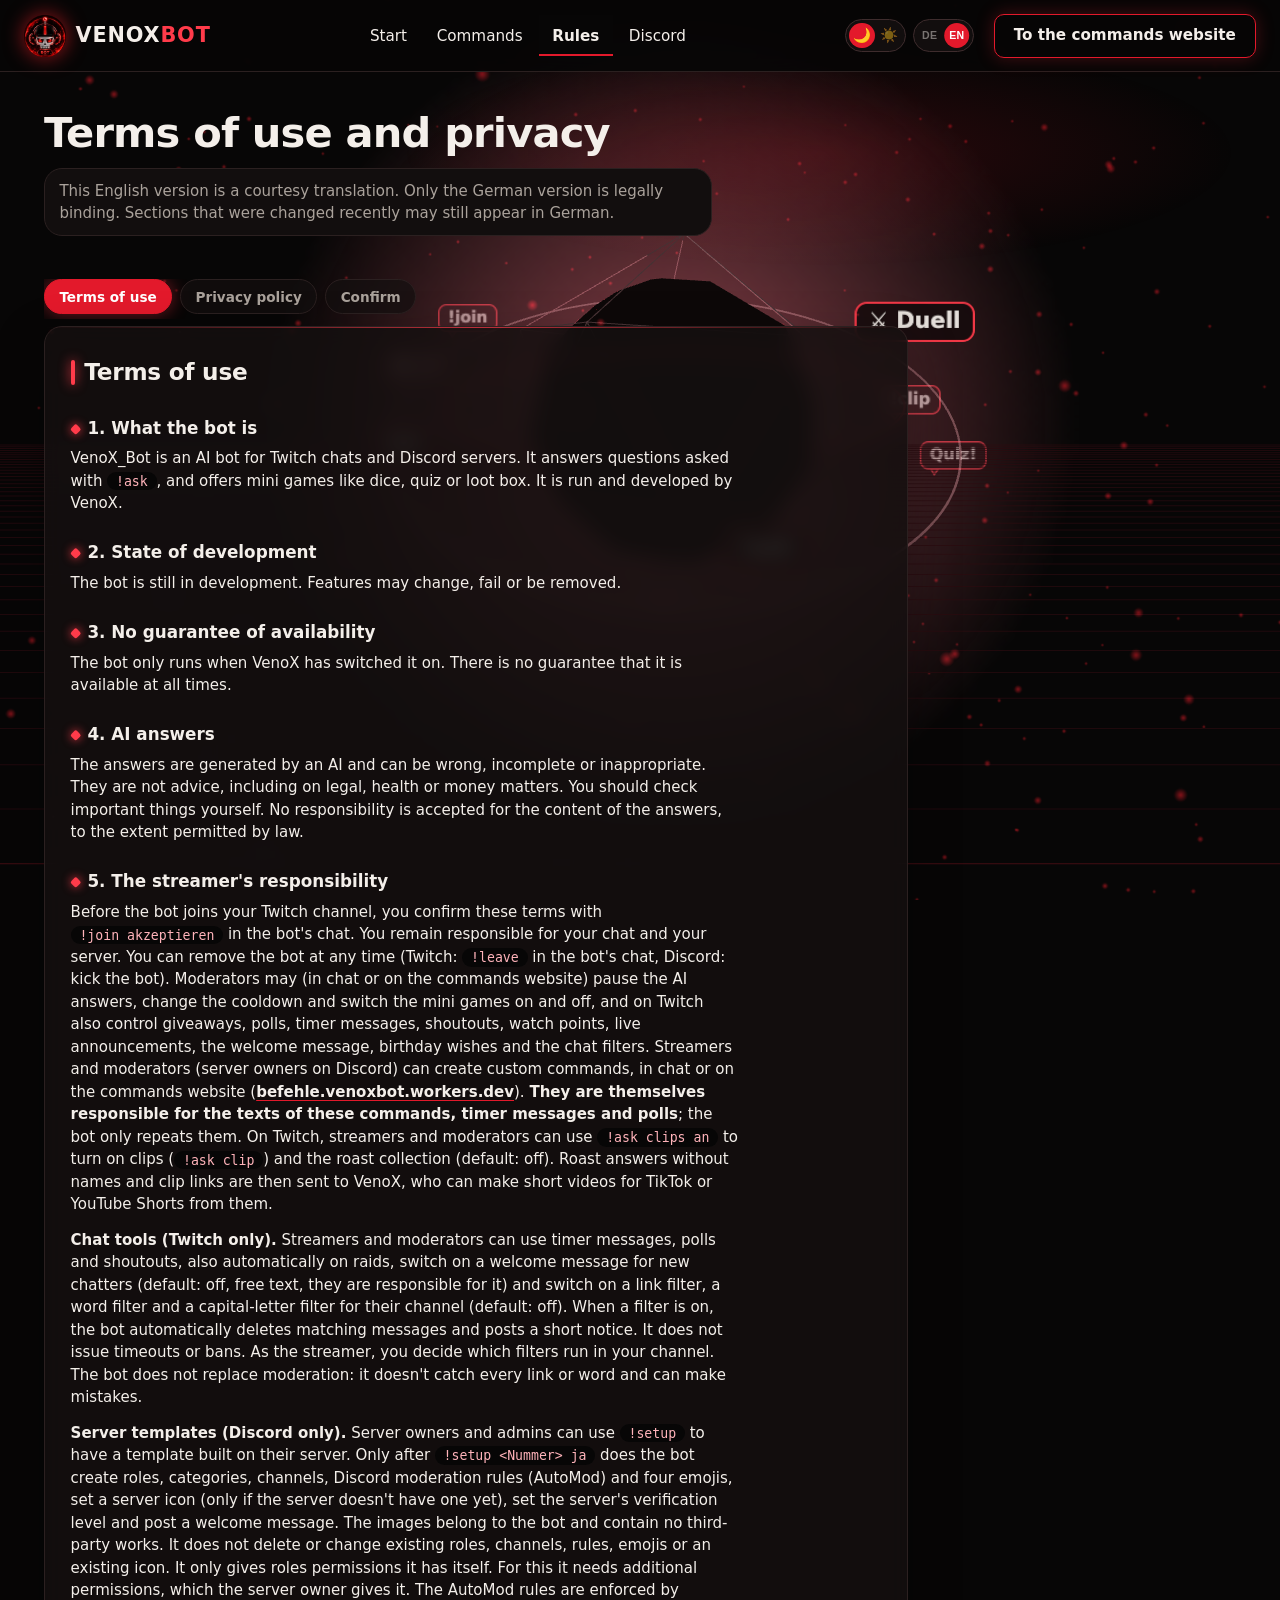
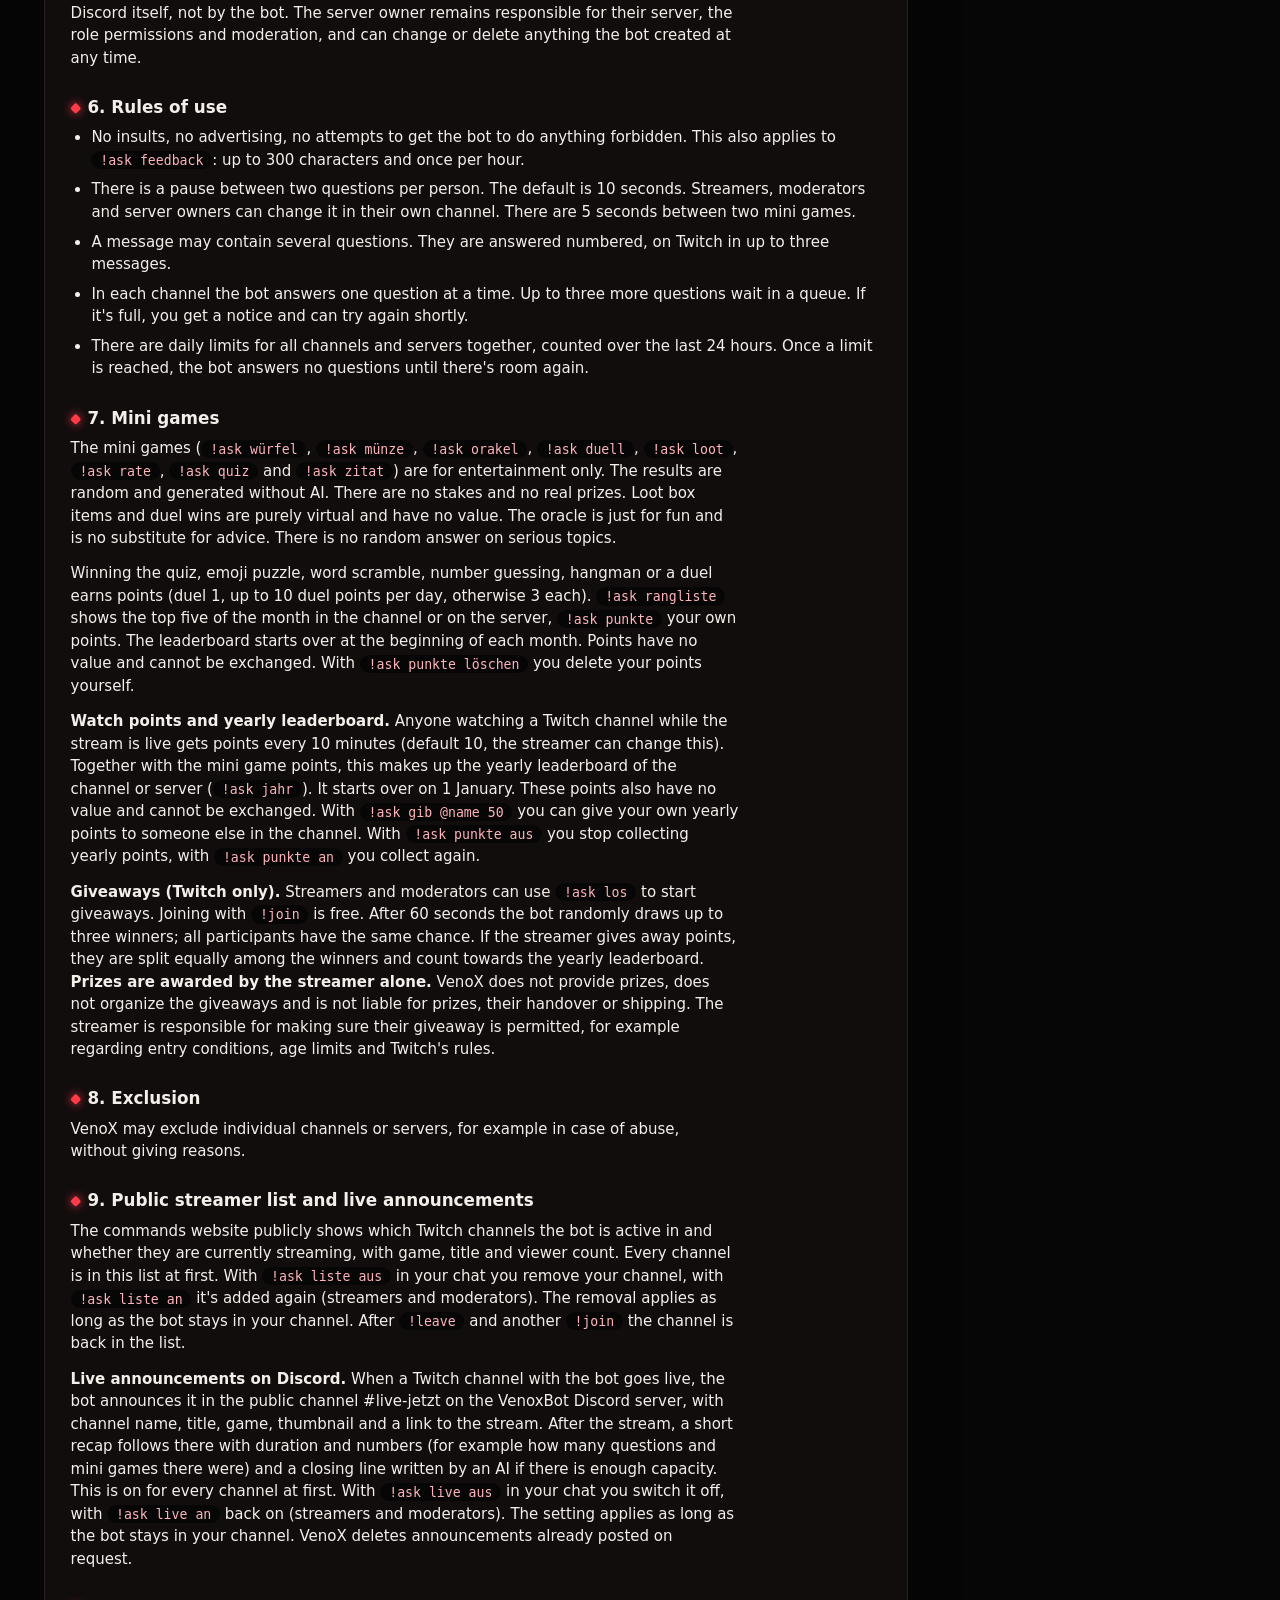
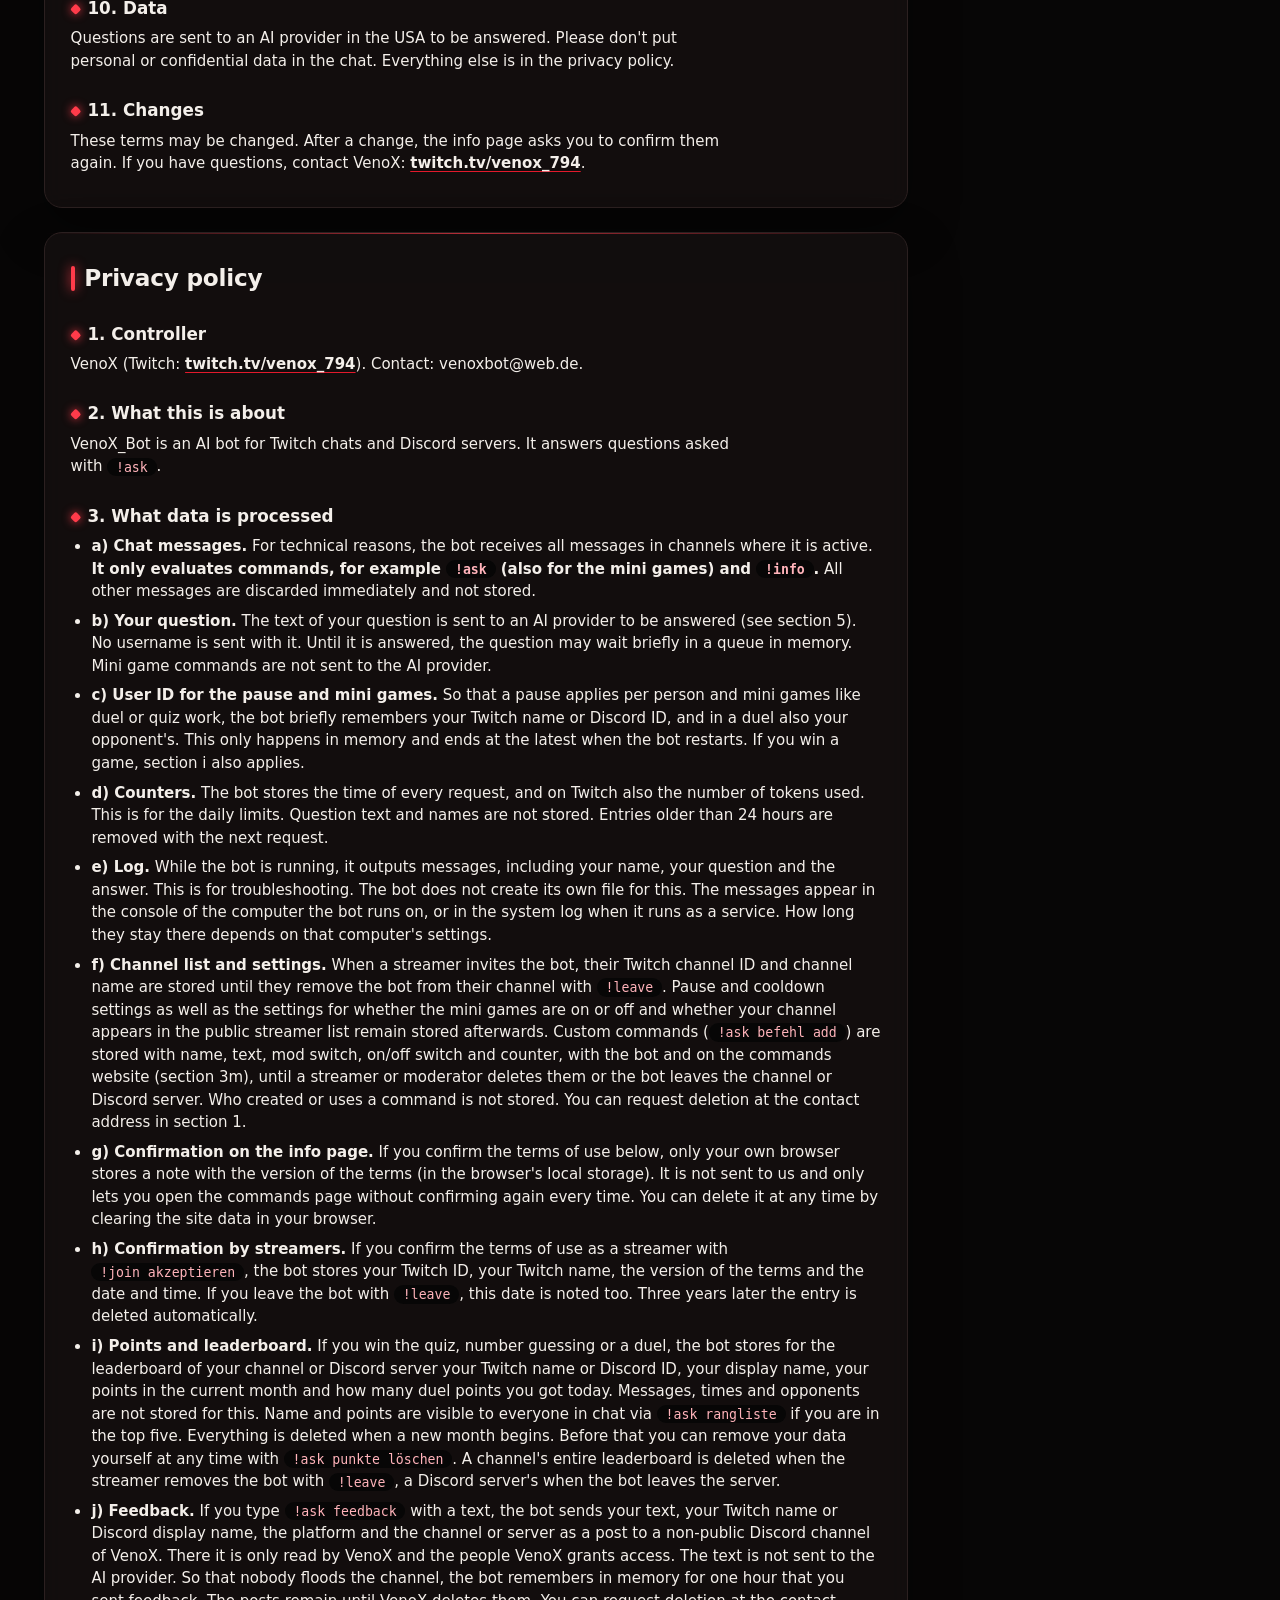
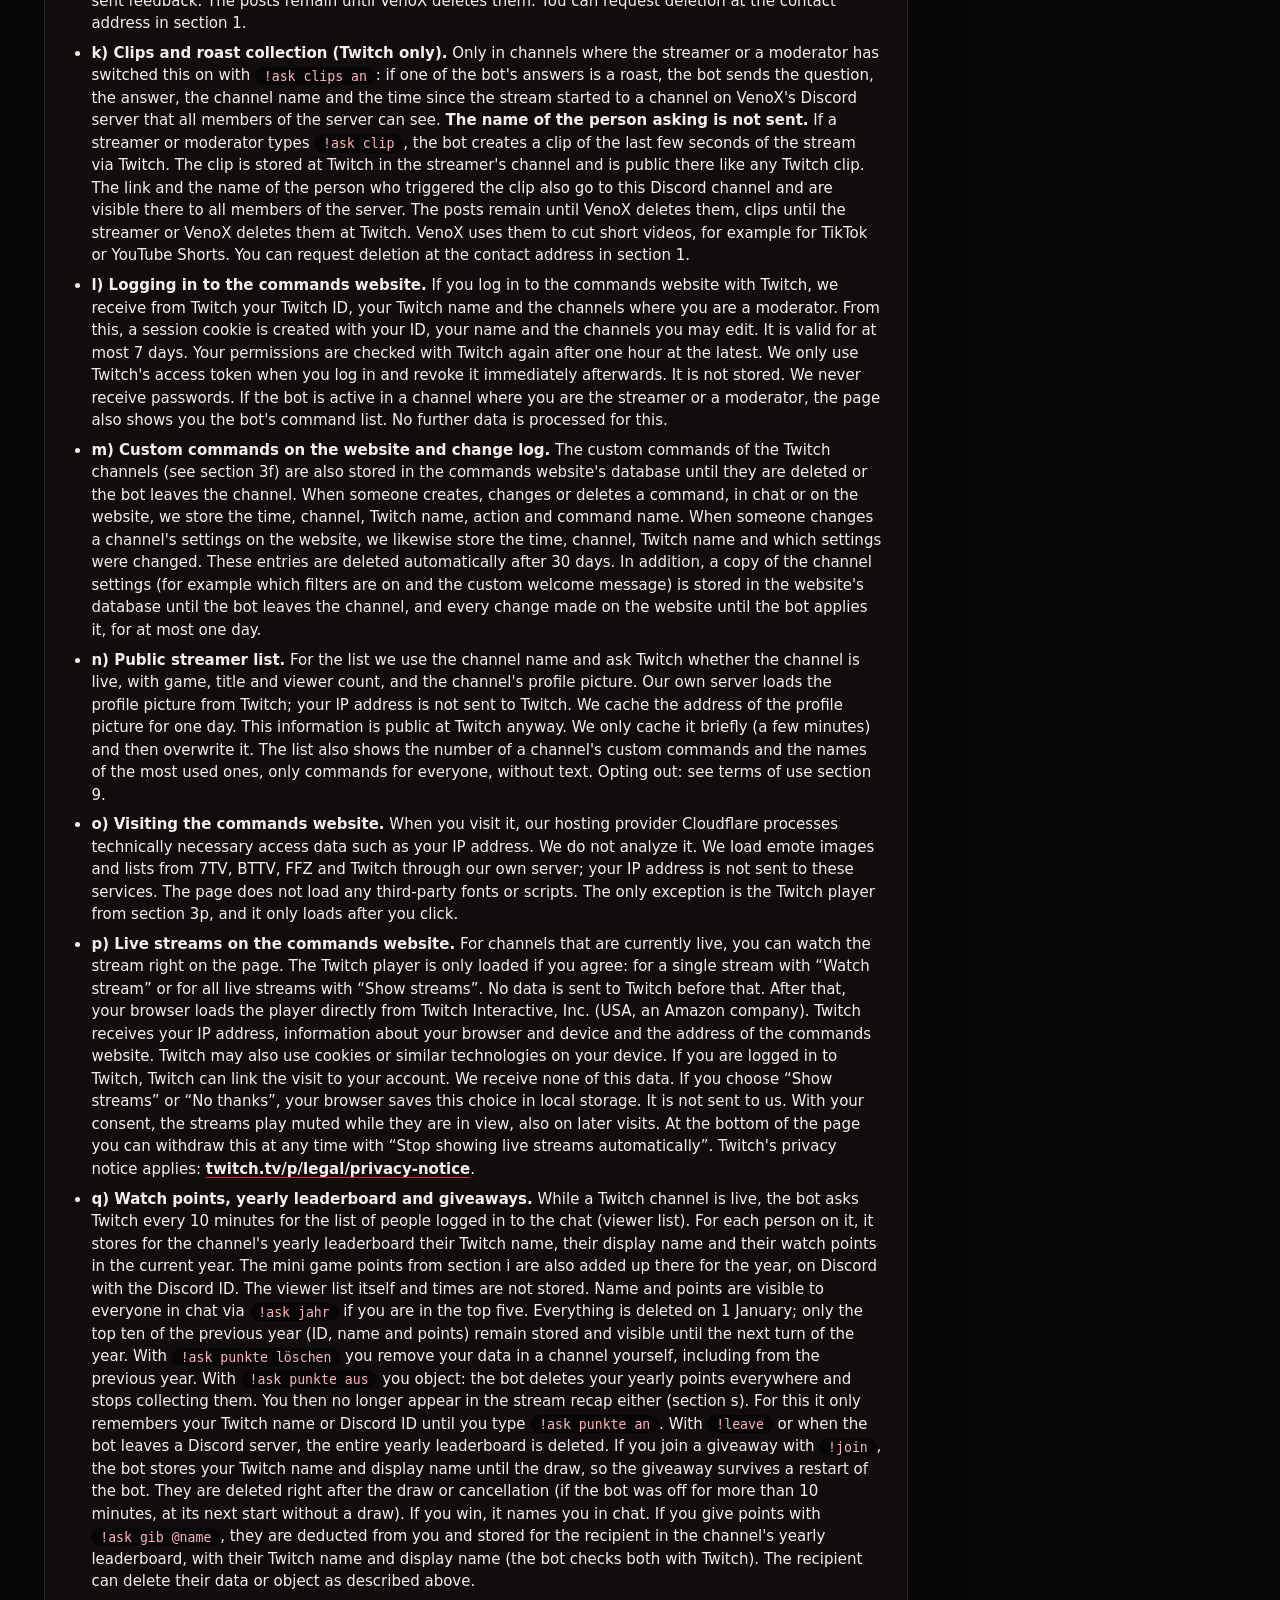
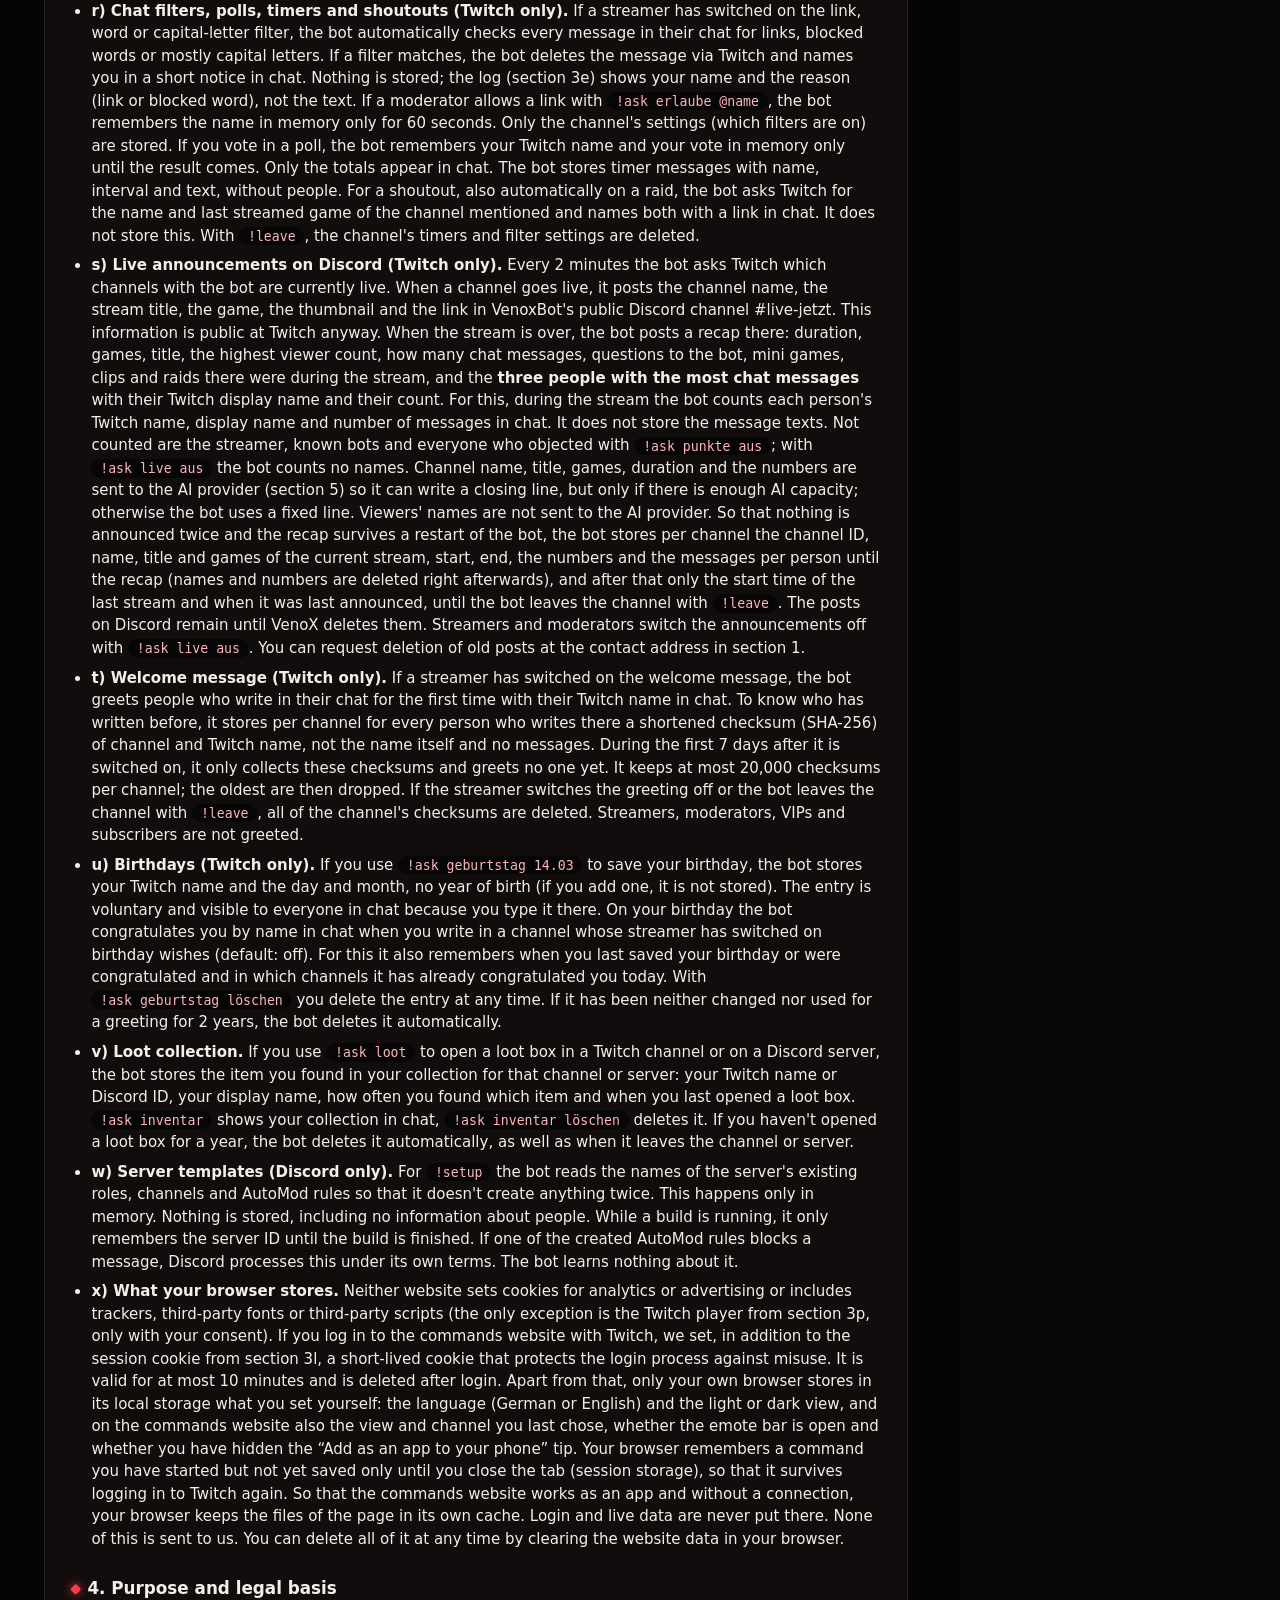
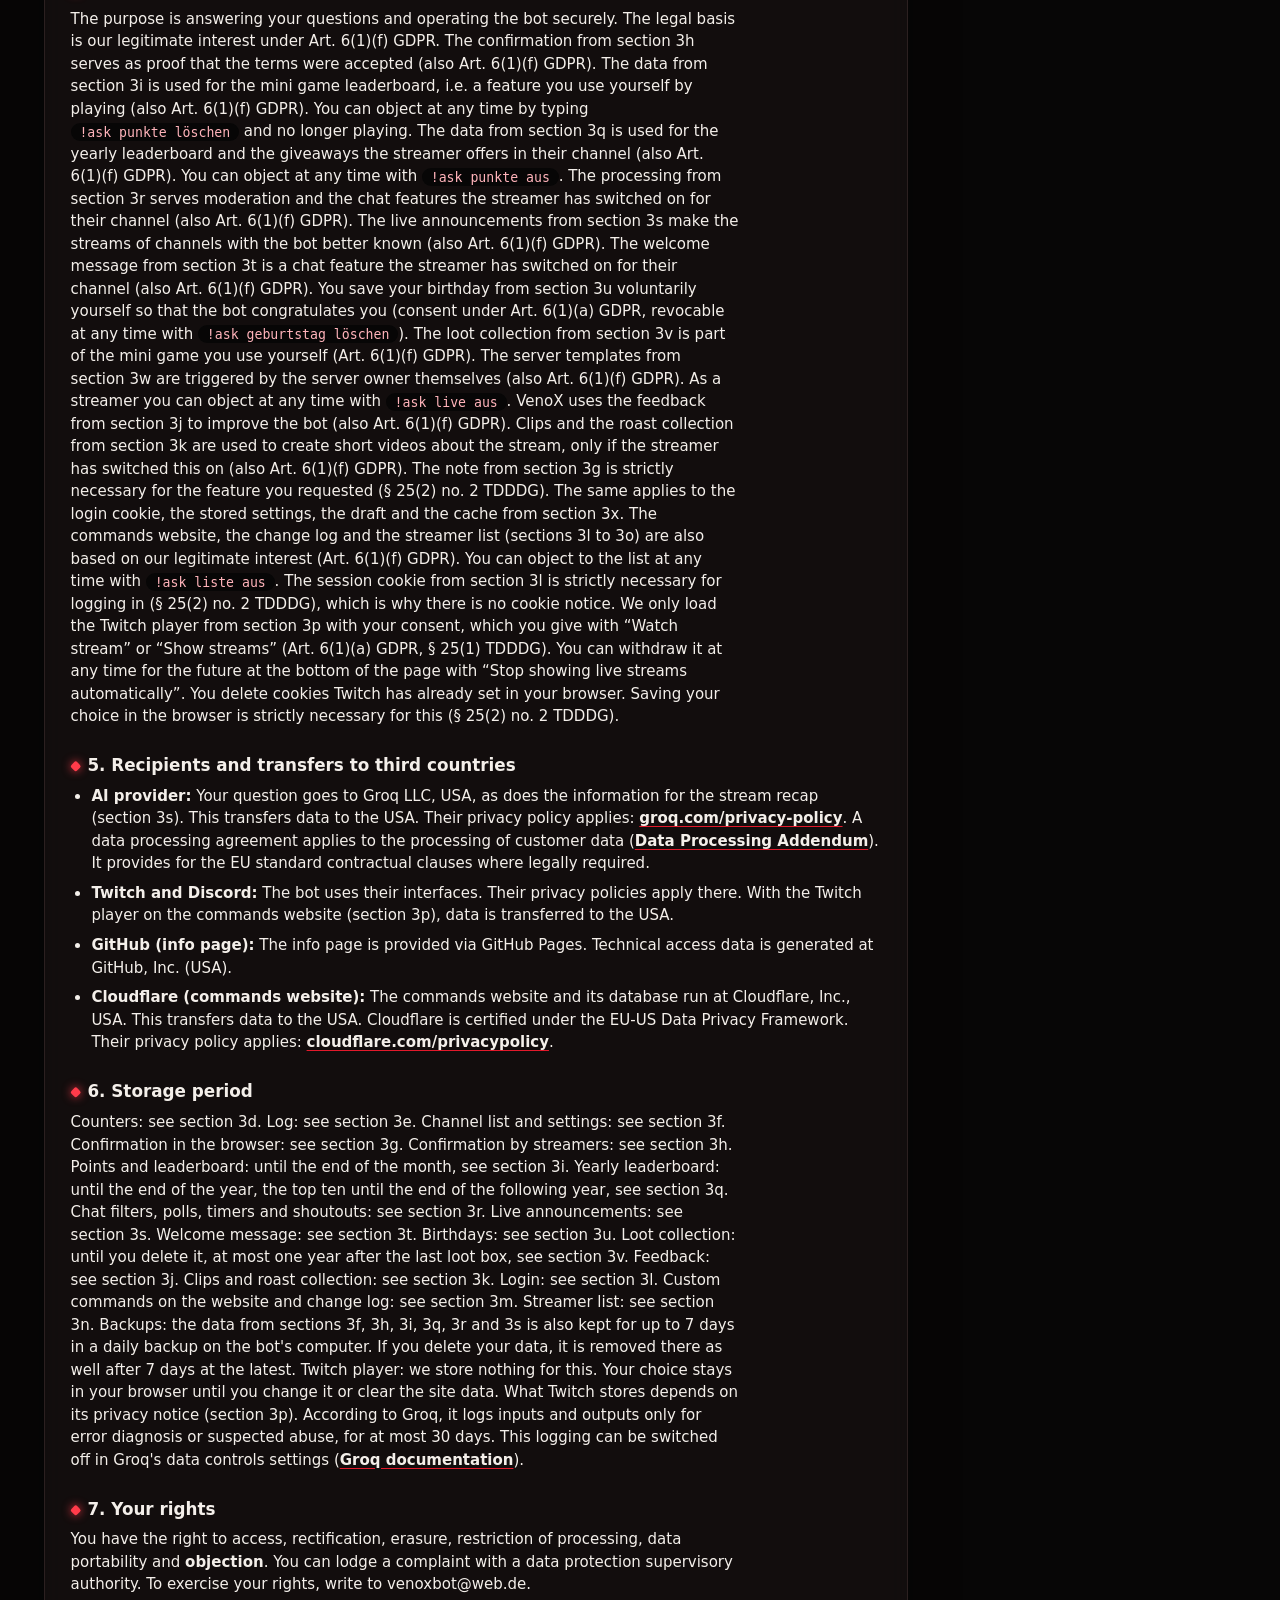
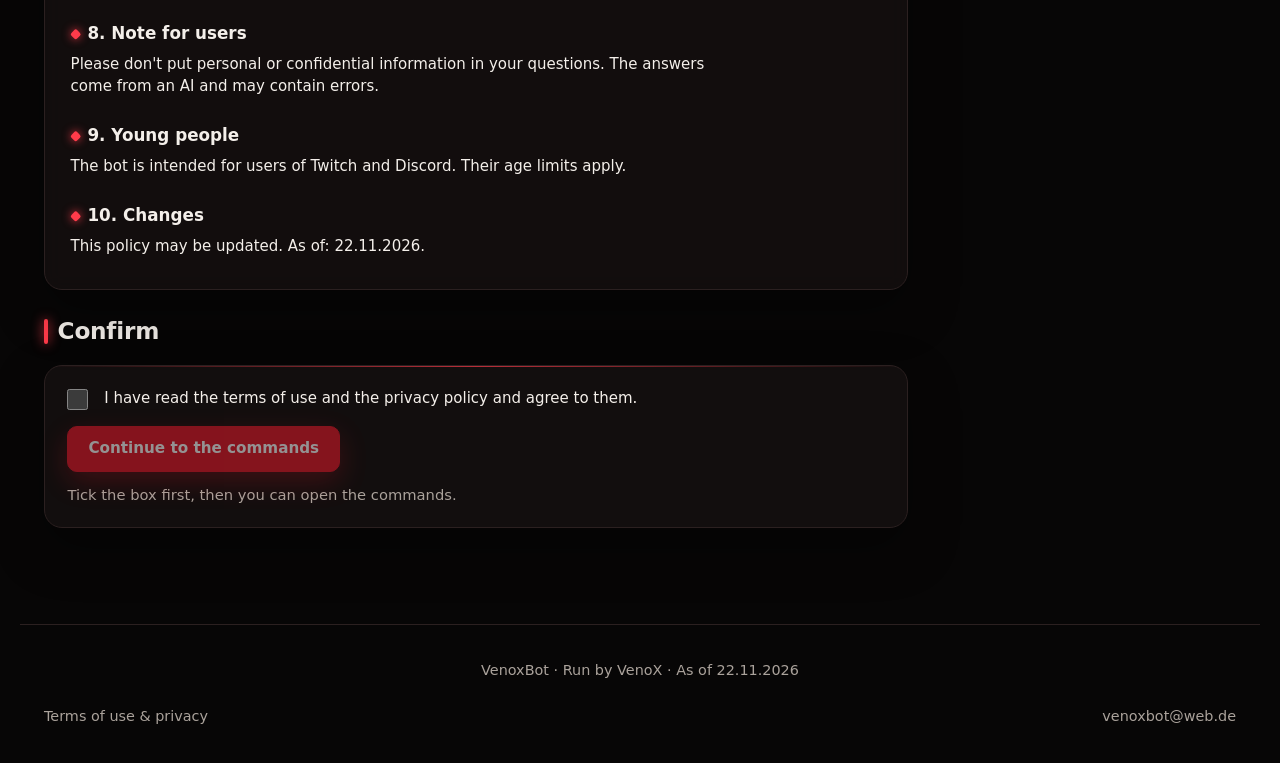
==== commit ccce7b2e: "!setup: Icon und Emojis, Einladungslink mit „Ausdrücke erstellen“, Stand 2026-11-22-2 Co-Authored-By" ====
--- a/befehle.html
+++ b/befehle.html
@@ -25,7 +25,7 @@
 <script>
 // Die Befehle gibt es erst, wenn die Nutzungsbedingungen bestätigt wurden (siehe nutzungsbedingungen.html).
 (function () {
-  var STAND = "2026-11-22-1", KEY = "venoxbot-bedingungen", ok = false, usable = false;
+  var STAND = "2026-11-22-2", KEY = "venoxbot-bedingungen", ok = false, usable = false;
   try { usable = true; if (localStorage.getItem(KEY) === STAND) ok = true; } catch (e) {}
   try { usable = true; if (sessionStorage.getItem(KEY) === STAND) ok = true; } catch (e) {}
   // Kann der Browser gar nichts speichern, wird die Seite trotzdem gezeigt.
@@ -142,7 +142,7 @@
   <section>
     <h2>Für Server-Betreiber auf Discord</h2>
     <p class="note">Den Bot auf deinen Server holen: <a href="https://discord.com/oauth2/authorize?client_id=1561630701747703908&amp;scope=bot&amp;permissions=117760" target="_blank" rel="noopener">VenoxBot zu Discord einladen</a>. Er braucht nur Nachrichten lesen und schreiben, Links einbetten und Dateien anhängen.</p>
-    <p class="note">Für <span class="cmd">!setup</span> braucht der Bot zusätzlich „Kanäle verwalten“, „Rollen verwalten“ und „Server verwalten“: <a href="https://discord.com/oauth2/authorize?client_id=1561630701747703908&amp;scope=bot&amp;permissions=268553264" target="_blank" rel="noopener">mit Rechten für Server-Vorlagen einladen</a>. Ist er schon auf deinem Server, kannst du seiner Rolle die Rechte auch selbst geben.</p>
+    <p class="note">Für <span class="cmd">!setup</span> braucht der Bot zusätzlich „Kanäle verwalten“, „Rollen verwalten“, „Server verwalten“ und „Ausdrücke erstellen“: <a href="https://discord.com/oauth2/authorize?client_id=1561630701747703908&amp;scope=bot&amp;permissions=8796361575472" target="_blank" rel="noopener">mit Rechten für Server-Vorlagen einladen</a>. Ist er schon auf deinem Server, kannst du seiner Rolle die Rechte auch selbst geben.</p>
     <div class="card">
       <div class="row"><code>!ask an</code><p>Schaltet die KI-Antworten im Kanal ein. Erlaubt für den Server-Eigentümer und alle mit der Berechtigung „Nachrichten verwalten“.</p></div>
       <div class="row"><code>!ask aus</code><p>Pausiert die KI-Antworten im Kanal. Gleiche Berechtigung wie bei <span class="cmd">!ask an</span>.</p></div>
@@ -151,7 +151,7 @@
       <div class="row"><code>!askstats</code><p>Zeigt den Verbrauch der letzten 24 Stunden und die Version des Bots. Nur der Server-Eigentümer.</p></div>
       <div class="row"><code>!setup</code><p>Zeigt fünf Vorlagen für deinen Server: Streamer-Community, Gaming, Community-Chat, Kreativ und Lernen. Nur für den Server-Eigentümer und Admins.</p></div>
       <div class="row"><code>!setup 2</code><p>Vorschau für Vorlage 2: welche Rollen, Kanäle und Moderationsregeln neu dazukämen und was es schon gibt. Dabei wird noch nichts geändert.</p></div>
-      <div class="row"><code>!setup 2 ja</code><p>Baut Vorlage 2 auf: Rollen mit Farben und Rechten, Kategorien mit Text-, Ankündigungs- und Sprachkanälen, drei Moderationsregeln von Discord (Wortfilter, Spam- und Erwähnungs-Schutz), die Verifizierungsstufe und eine Willkommensnachricht in #regeln. Es wird nur ergänzt, nichts gelöscht oder überschrieben.</p></div>
+      <div class="row"><code>!setup 2 ja</code><p>Baut Vorlage 2 auf: Rollen mit Farben und Rechten, Kategorien mit Text-, Ankündigungs- und Sprachkanälen, drei Moderationsregeln von Discord (Wortfilter, Spam- und Erwähnungs-Schutz), die Verifizierungsstufe, eine Willkommensnachricht in #regeln, ein Server-Icon (nur wenn noch keins da ist) und vier passende Emojis. Es wird nur ergänzt, nichts gelöscht oder überschrieben. Rechte wie Kicken oder Timeout gibst du den Mod-Rollen selbst, der Bot nennt sie dir.</p></div>
     </div>
     <p class="note" style="margin-top:12px">Discord hat ein Tageslimit für alle Server zusammen. Es zählt die letzten 24 Stunden. Ist es erreicht, beantwortet der Bot keine Fragen, bis wieder Platz frei ist.</p>
   </section>
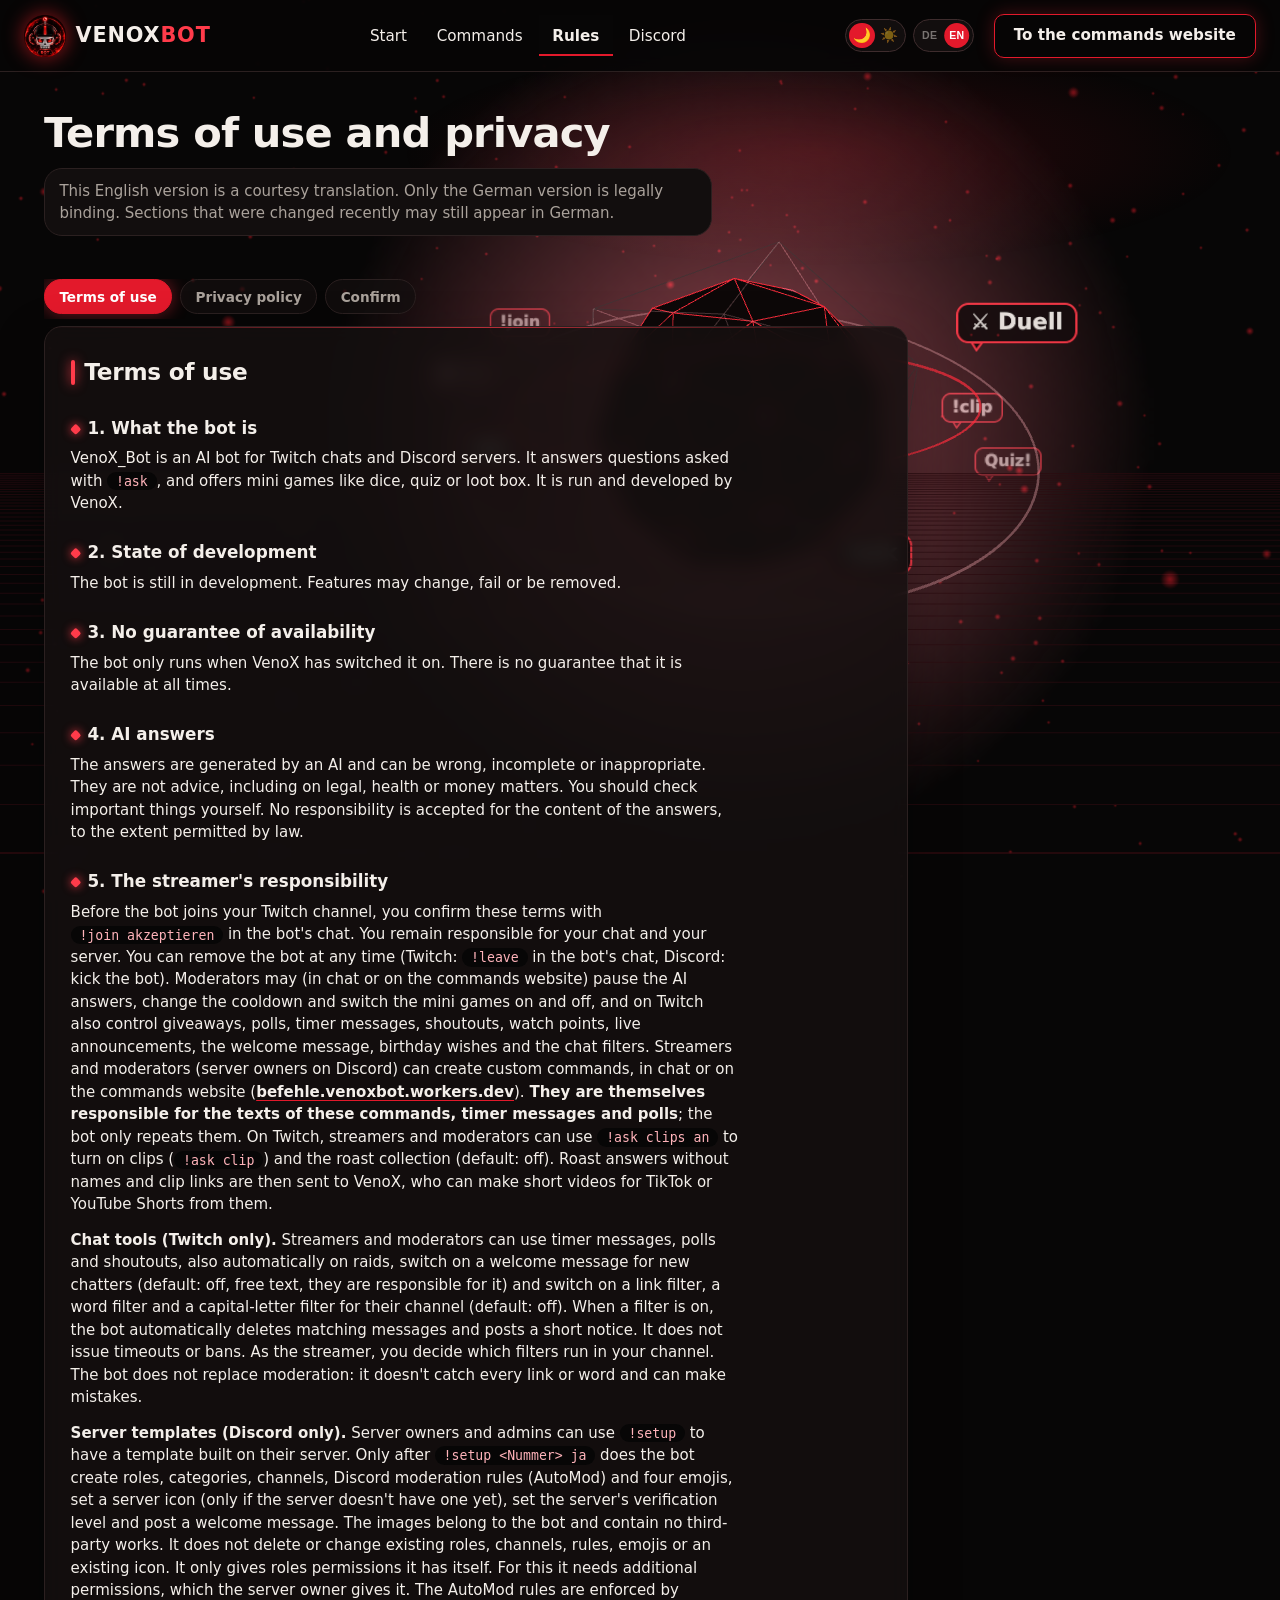
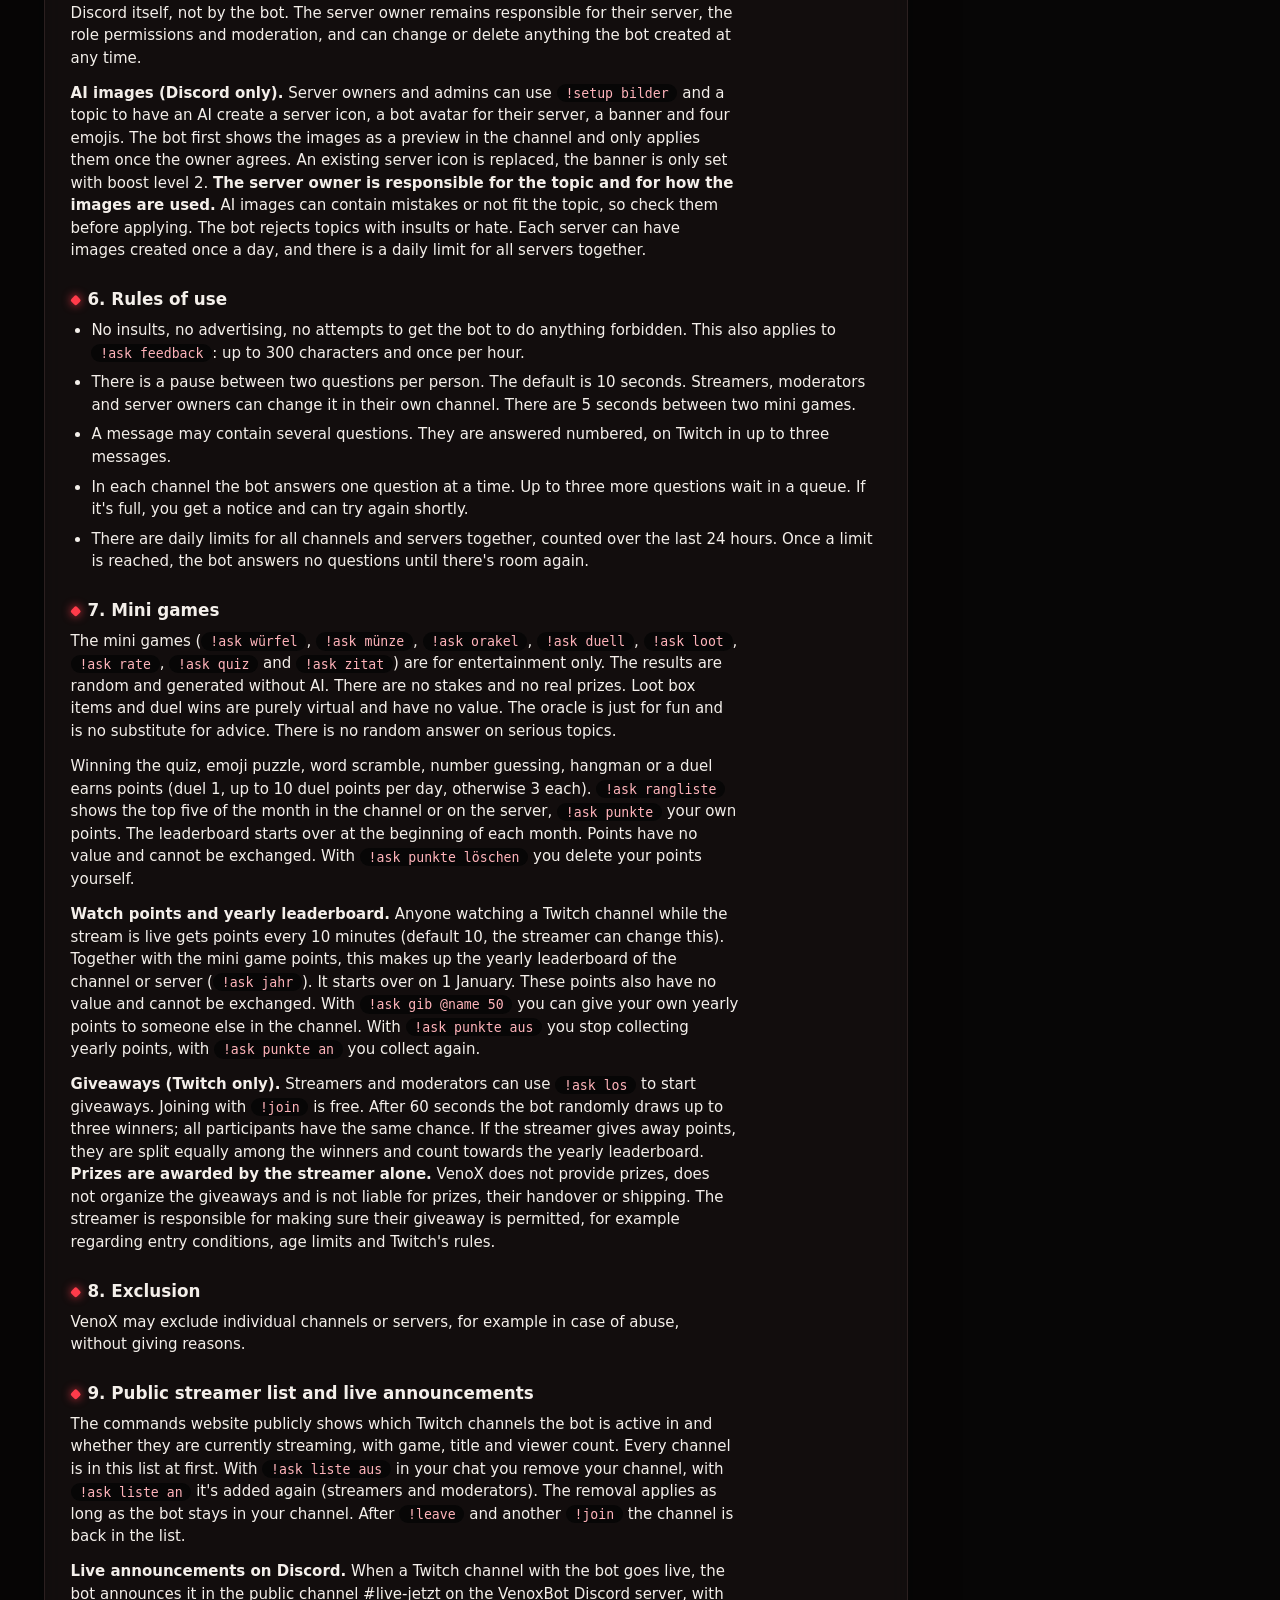
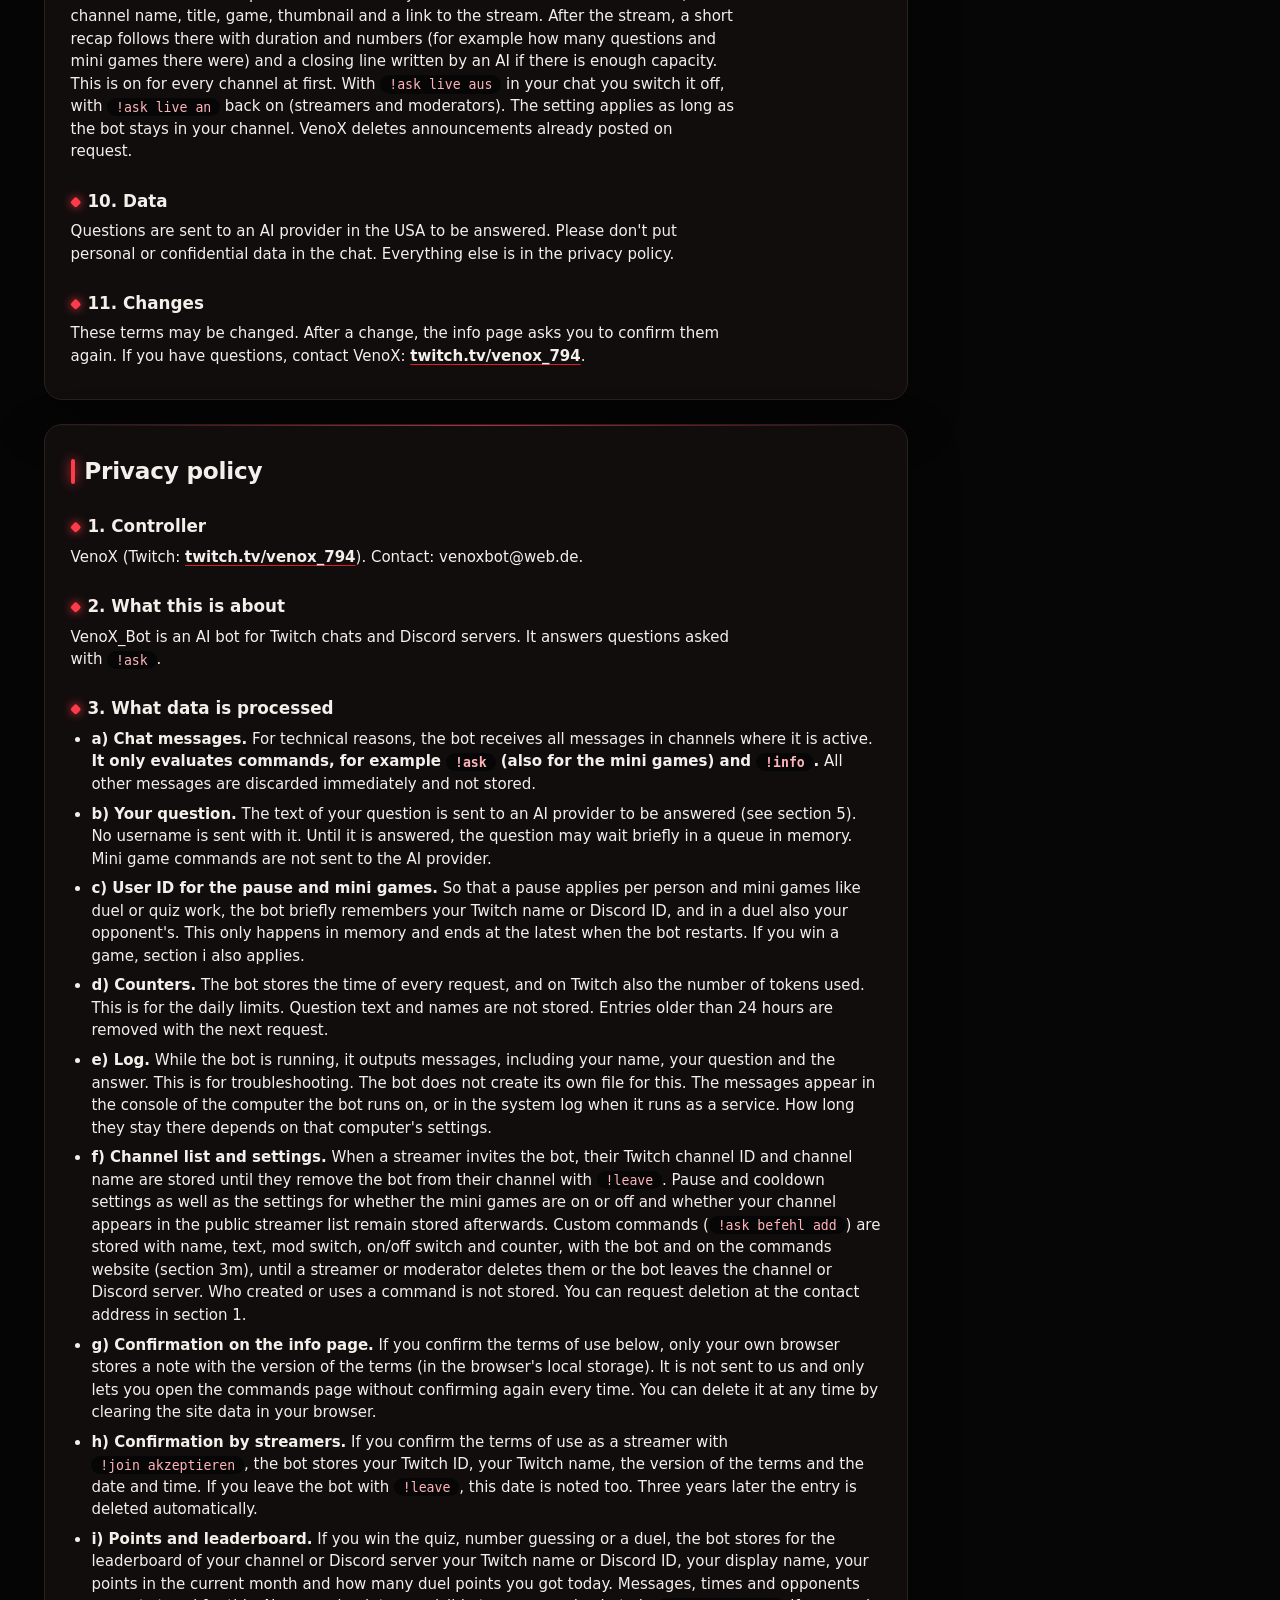
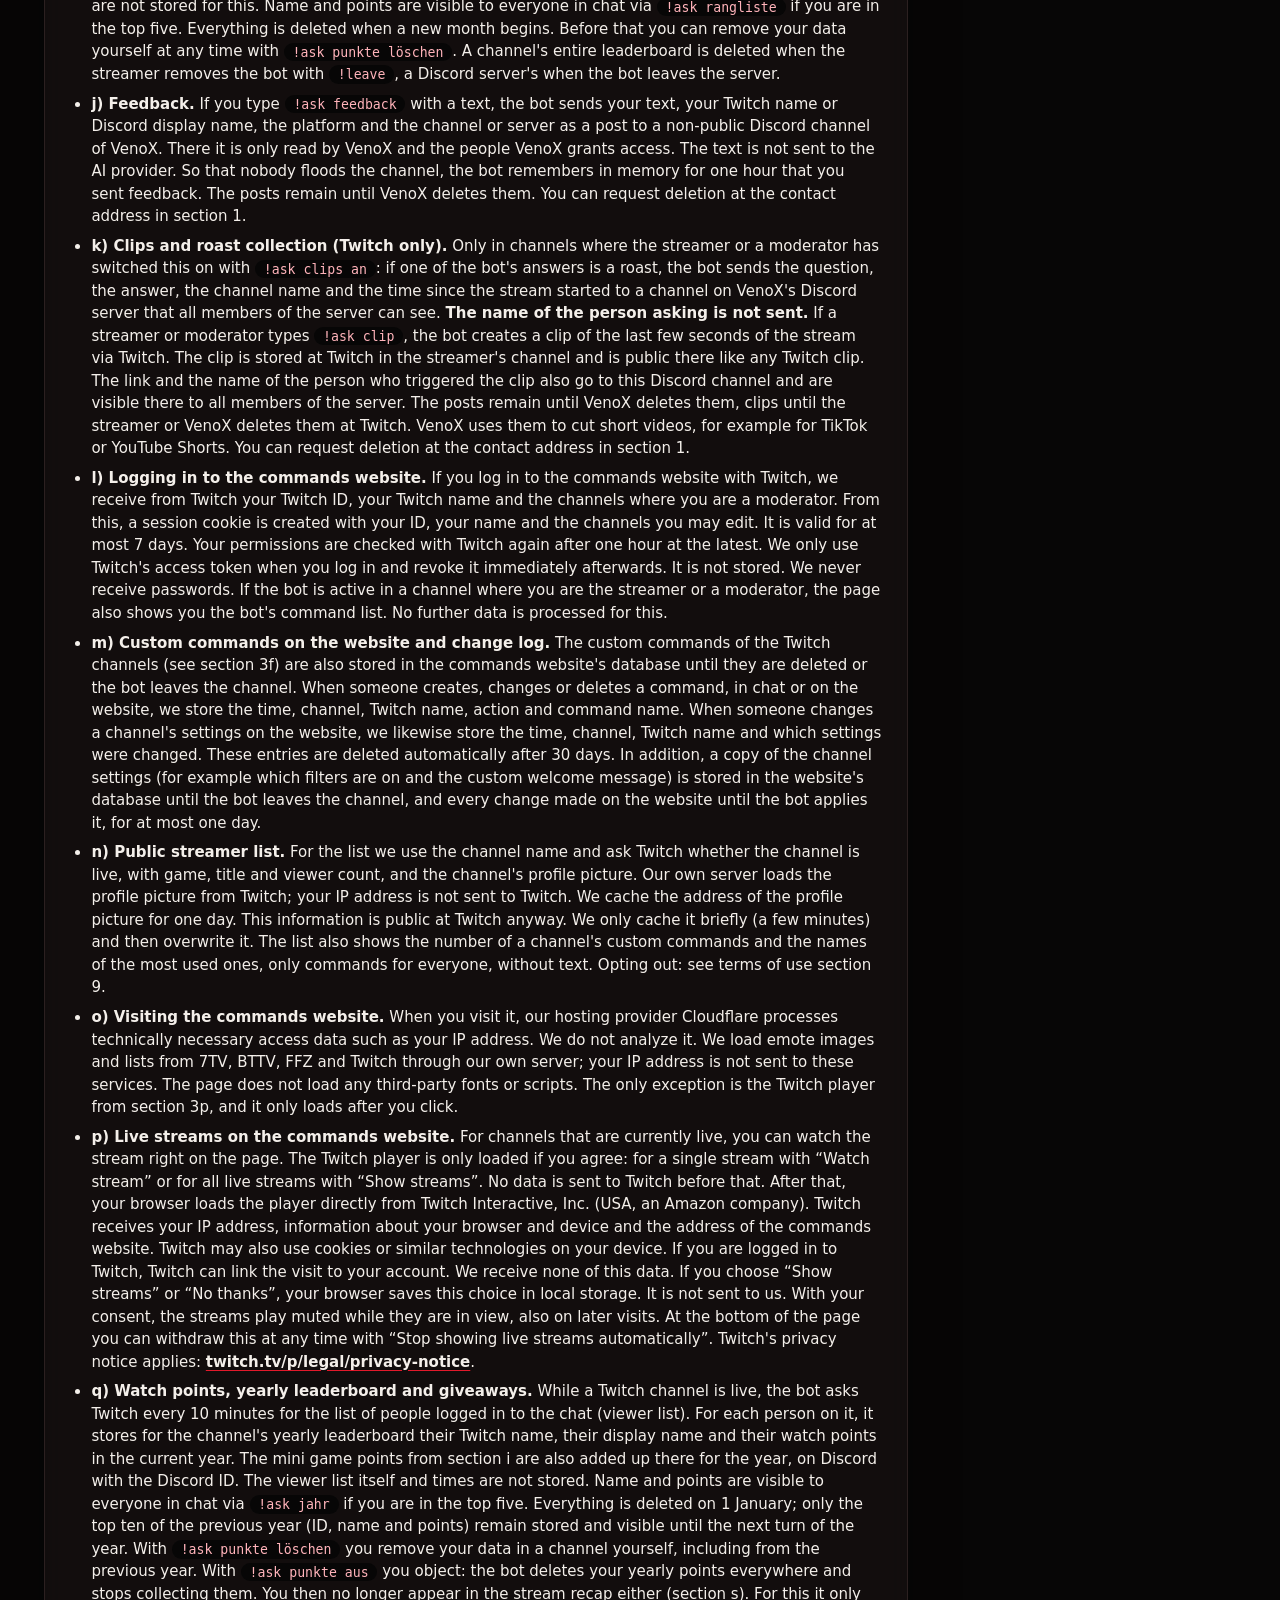
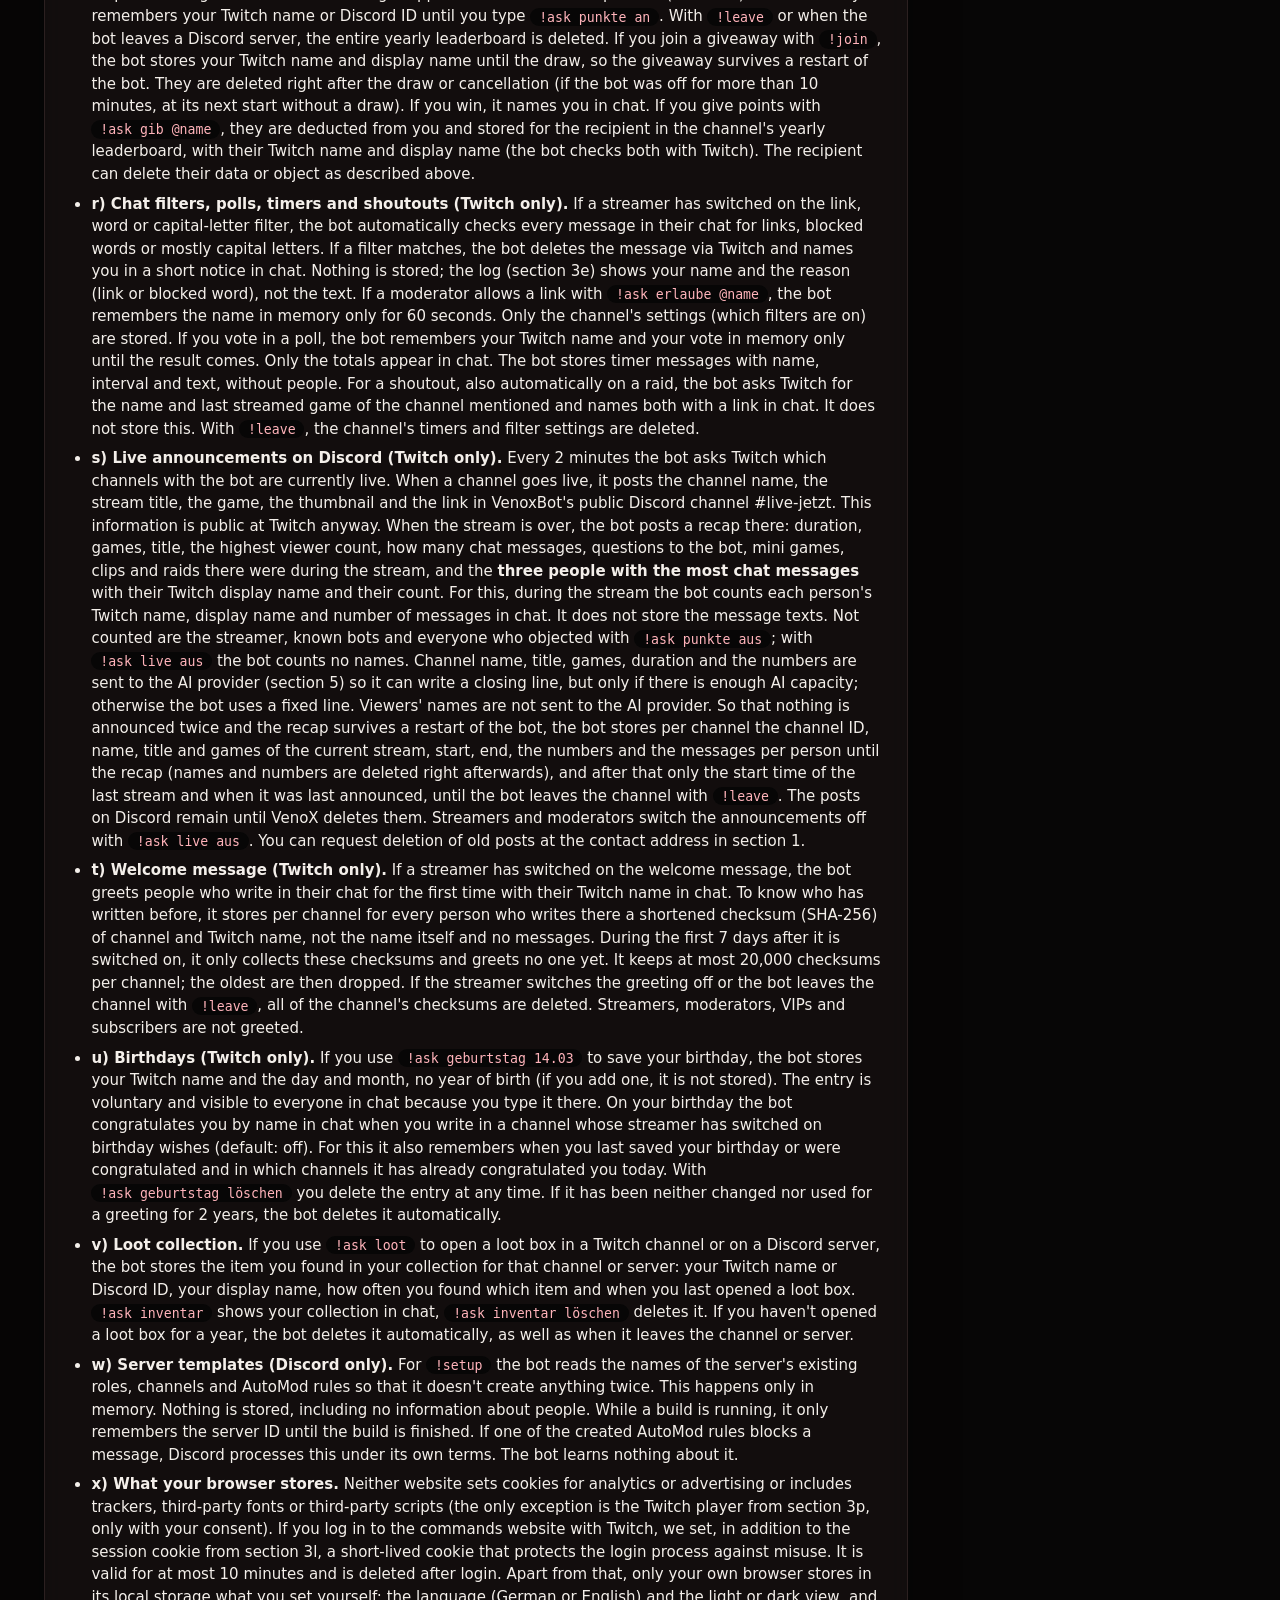
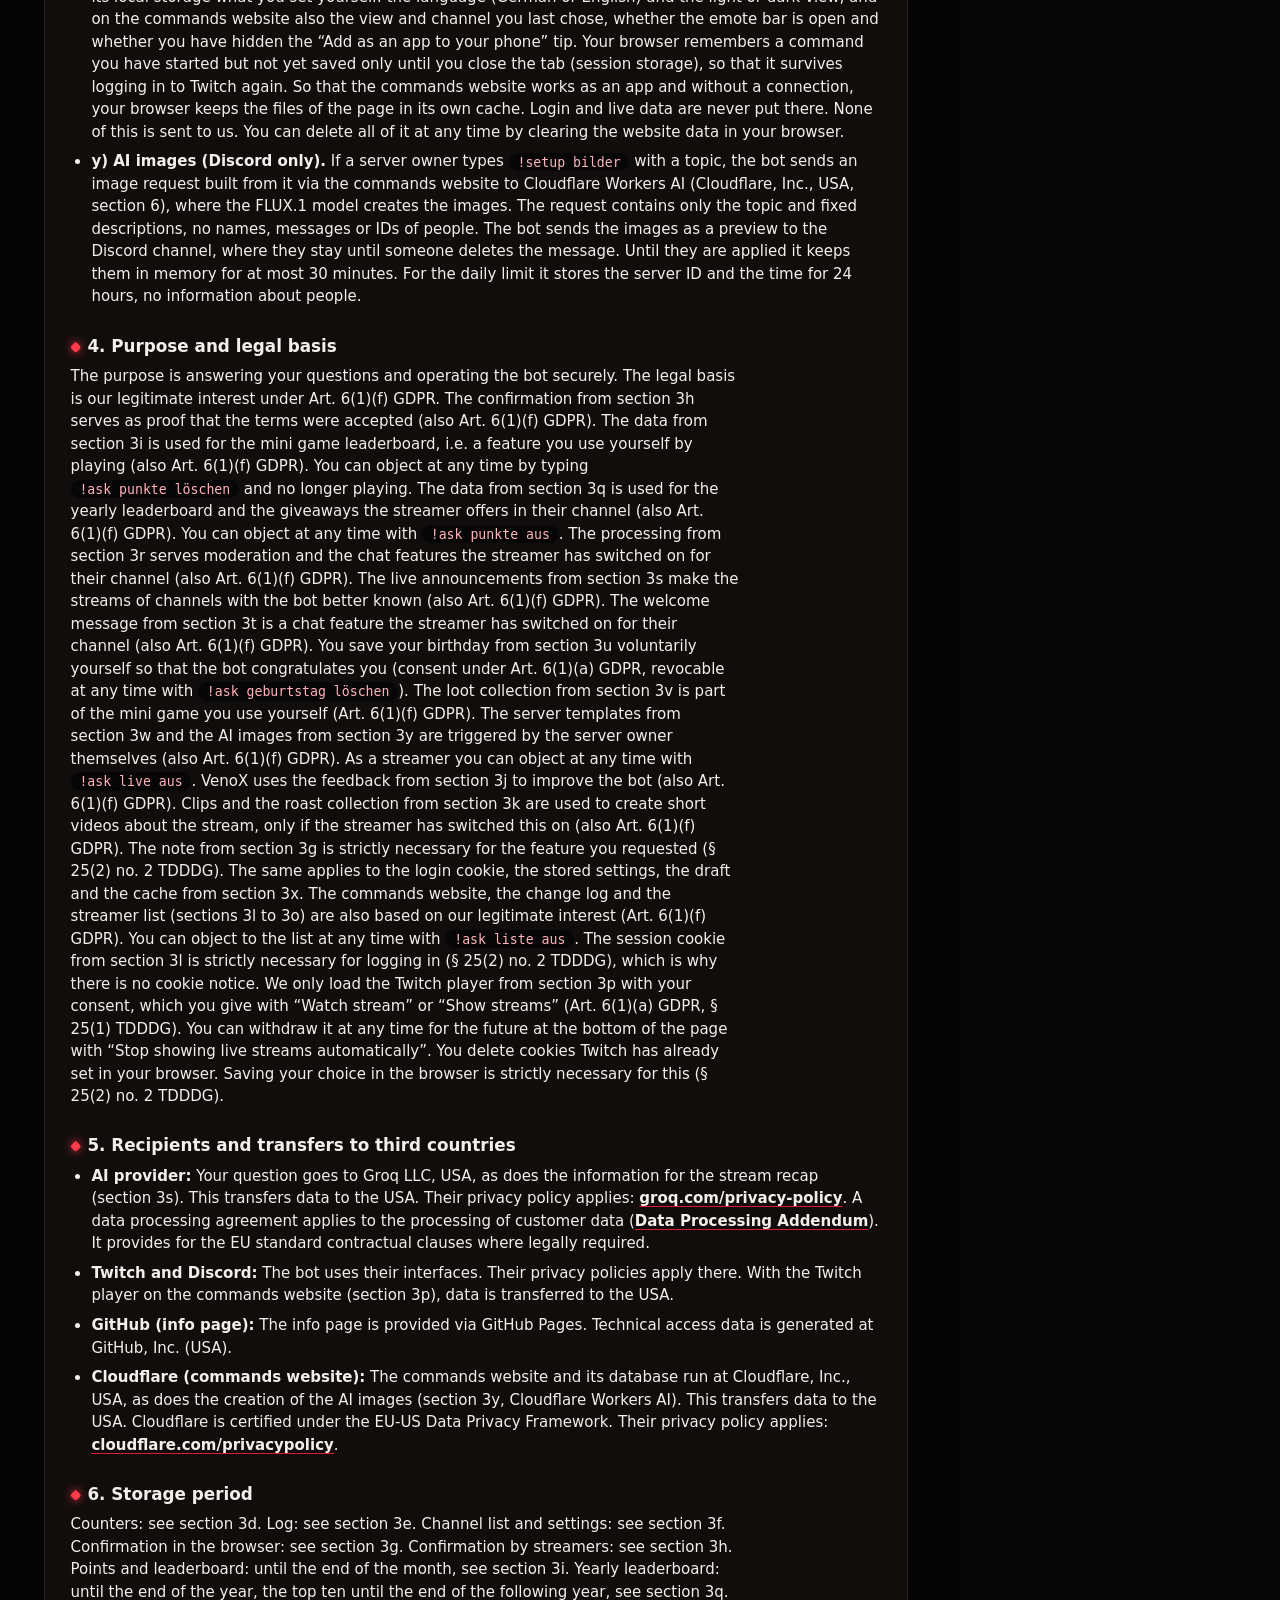
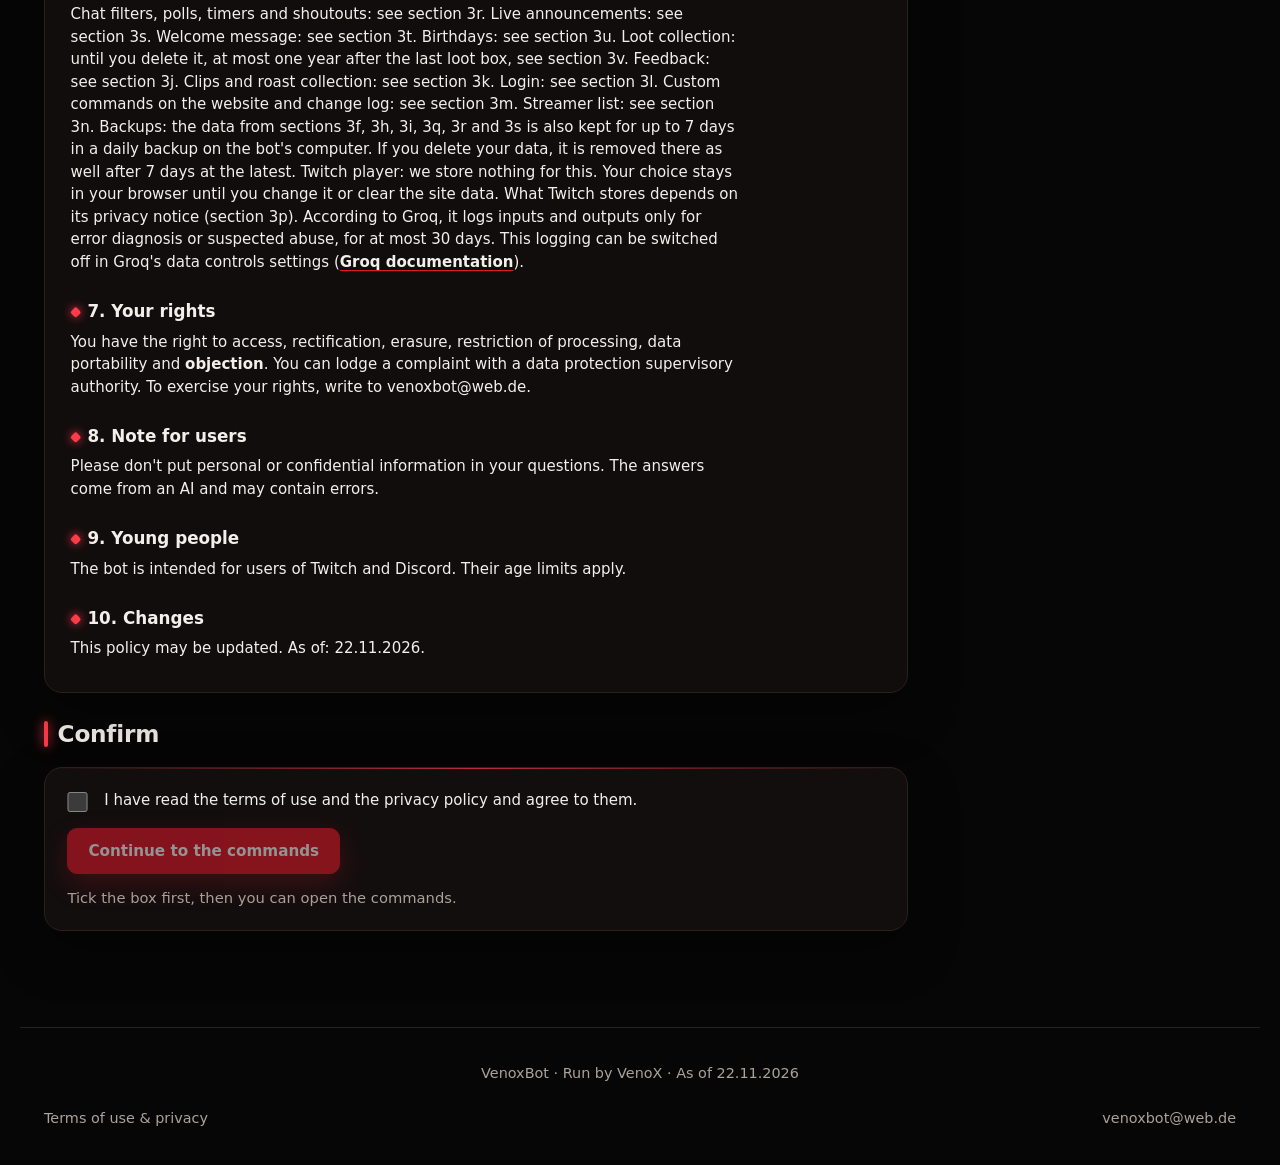
==== commit 4bdfdd6e: "KI-Bilder (!setup bilder): Befehlsliste, Bedingungen, Datenschutz 3y, Cloudflare Workers AI, Stand 2" ====
--- a/befehle.html
+++ b/befehle.html
@@ -25,7 +25,7 @@
 <script>
 // Die Befehle gibt es erst, wenn die Nutzungsbedingungen bestätigt wurden (siehe nutzungsbedingungen.html).
 (function () {
-  var STAND = "2026-11-22-2", KEY = "venoxbot-bedingungen", ok = false, usable = false;
+  var STAND = "2026-11-22-3", KEY = "venoxbot-bedingungen", ok = false, usable = false;
   try { usable = true; if (localStorage.getItem(KEY) === STAND) ok = true; } catch (e) {}
   try { usable = true; if (sessionStorage.getItem(KEY) === STAND) ok = true; } catch (e) {}
   // Kann der Browser gar nichts speichern, wird die Seite trotzdem gezeigt.
@@ -152,6 +152,8 @@
       <div class="row"><code>!setup</code><p>Zeigt fünf Vorlagen für deinen Server: Streamer-Community, Gaming, Community-Chat, Kreativ und Lernen. Nur für den Server-Eigentümer und Admins.</p></div>
       <div class="row"><code>!setup 2</code><p>Vorschau für Vorlage 2: welche Rollen, Kanäle und Moderationsregeln neu dazukämen und was es schon gibt. Dabei wird noch nichts geändert.</p></div>
       <div class="row"><code>!setup 2 ja</code><p>Baut Vorlage 2 auf: Rollen mit Farben und Rechten, Kategorien mit Text-, Ankündigungs- und Sprachkanälen, drei Moderationsregeln von Discord (Wortfilter, Spam- und Erwähnungs-Schutz), die Verifizierungsstufe, eine Willkommensnachricht in #regeln, ein Server-Icon (nur wenn noch keins da ist) und vier passende Emojis. Es wird nur ergänzt, nichts gelöscht oder überschrieben. Rechte wie Kicken oder Timeout gibst du den Mod-Rollen selbst, der Bot nennt sie dir.</p></div>
+      <div class="row"><code>!setup bilder Thema</code><p>Eine KI malt zu deinem Thema ein Server-Icon, ein Profilbild des Bots für deinen Server, ein Banner und vier Emojis, zum Beispiel <span class="cmd">!setup bilder Pizza-Bäckerei</span>. Du siehst sie zuerst als Vorschau im Kanal. Einmal am Tag pro Server.</p></div>
+      <div class="row"><code>!setup bilder ja</code><p>Übernimmt die Vorschau (30 Minuten lang): Server-Icon und Profilbild des Bots werden gesetzt, die Emojis angelegt. Das Banner setzt der Bot nur mit Boost-Stufe 2, sonst lädst du es aus der Vorschau selbst hoch.</p></div>
     </div>
     <p class="note" style="margin-top:12px">Discord hat ein Tageslimit für alle Server zusammen. Es zählt die letzten 24 Stunden. Ist es erreicht, beantwortet der Bot keine Fragen, bis wieder Platz frei ist.</p>
   </section>
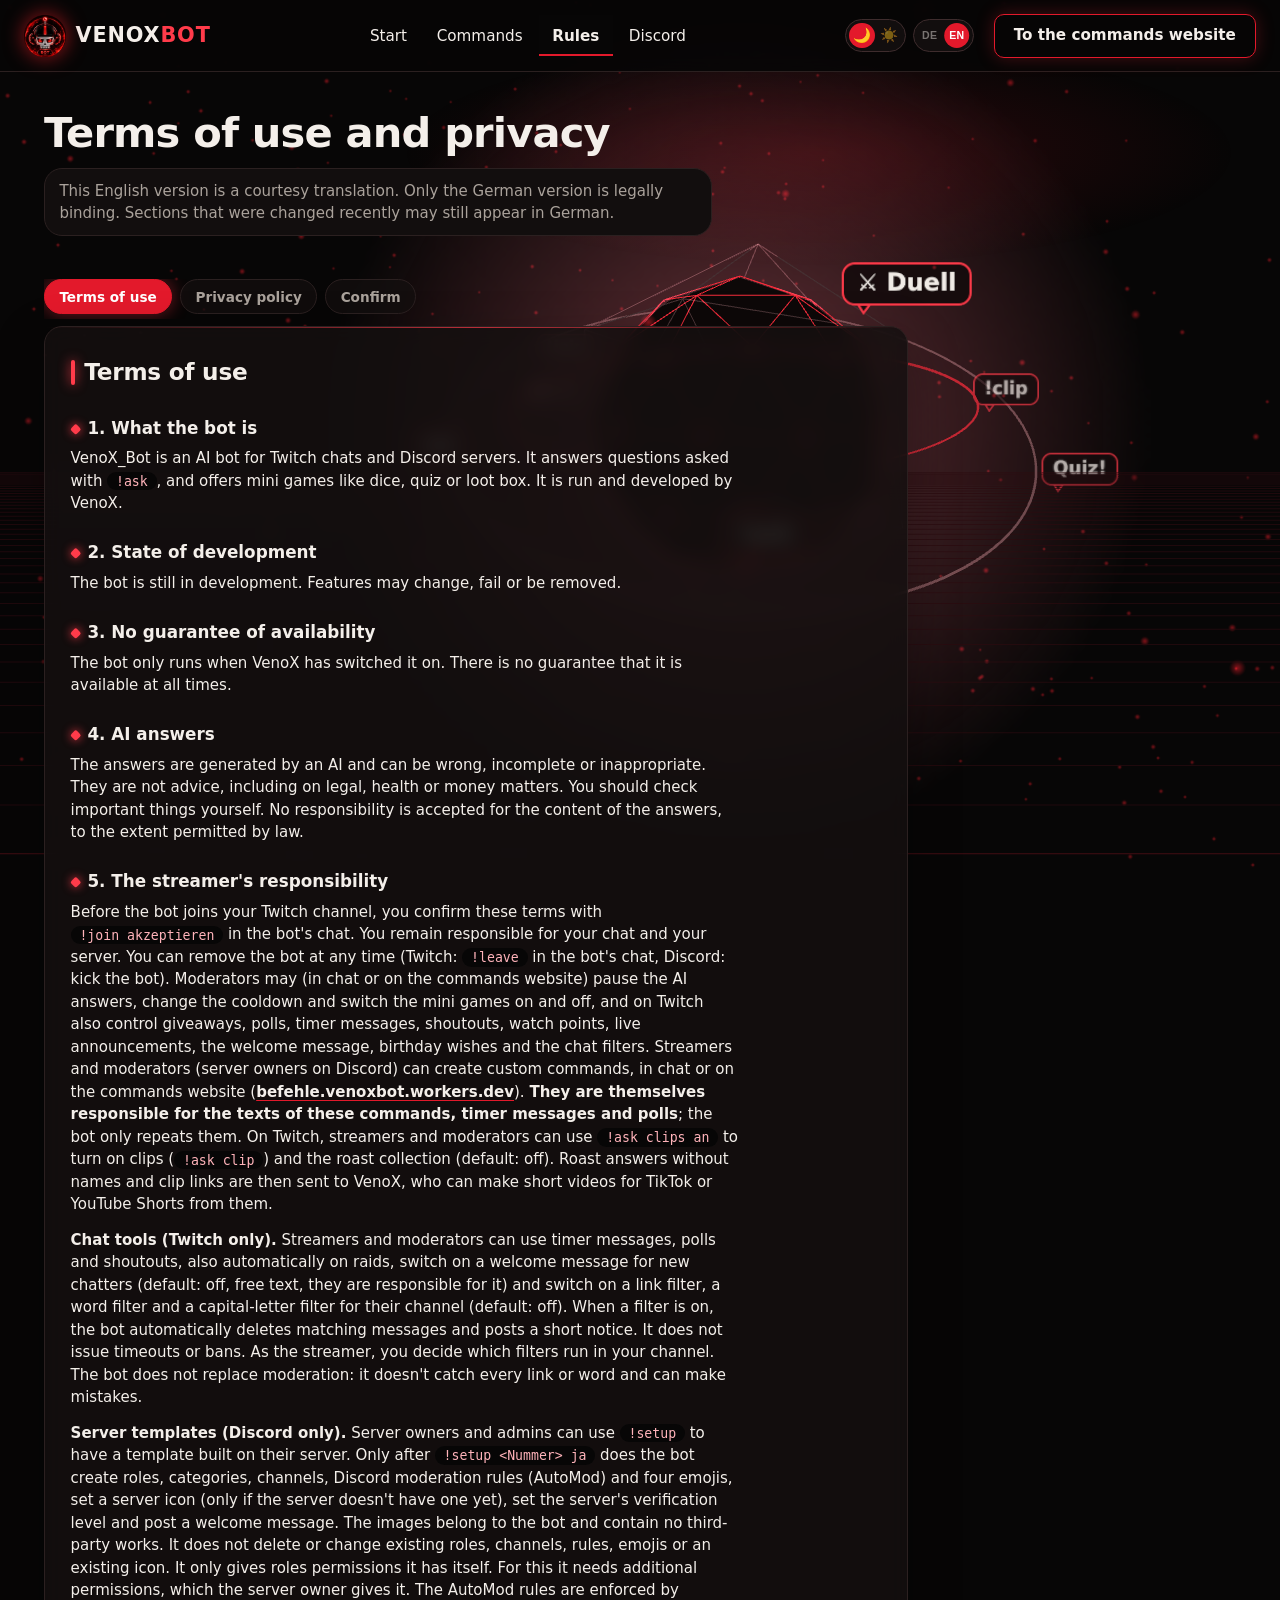
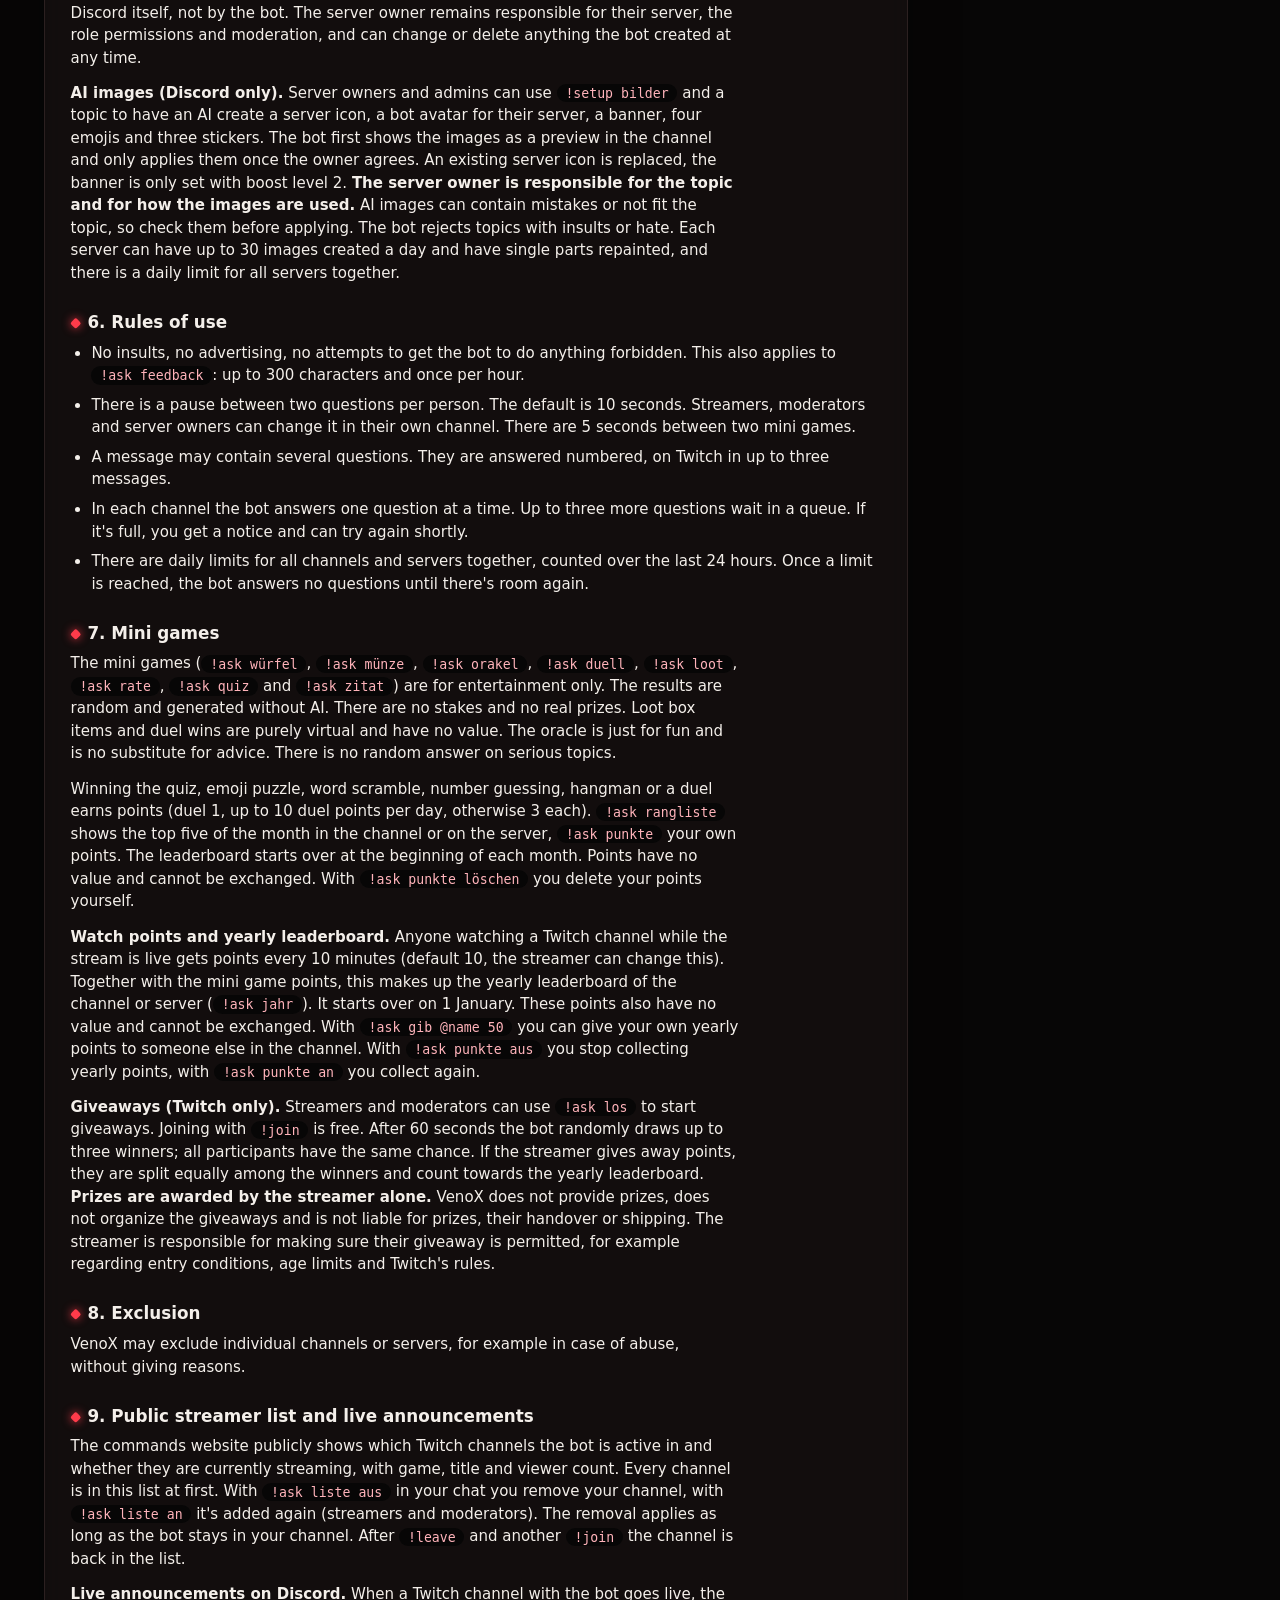
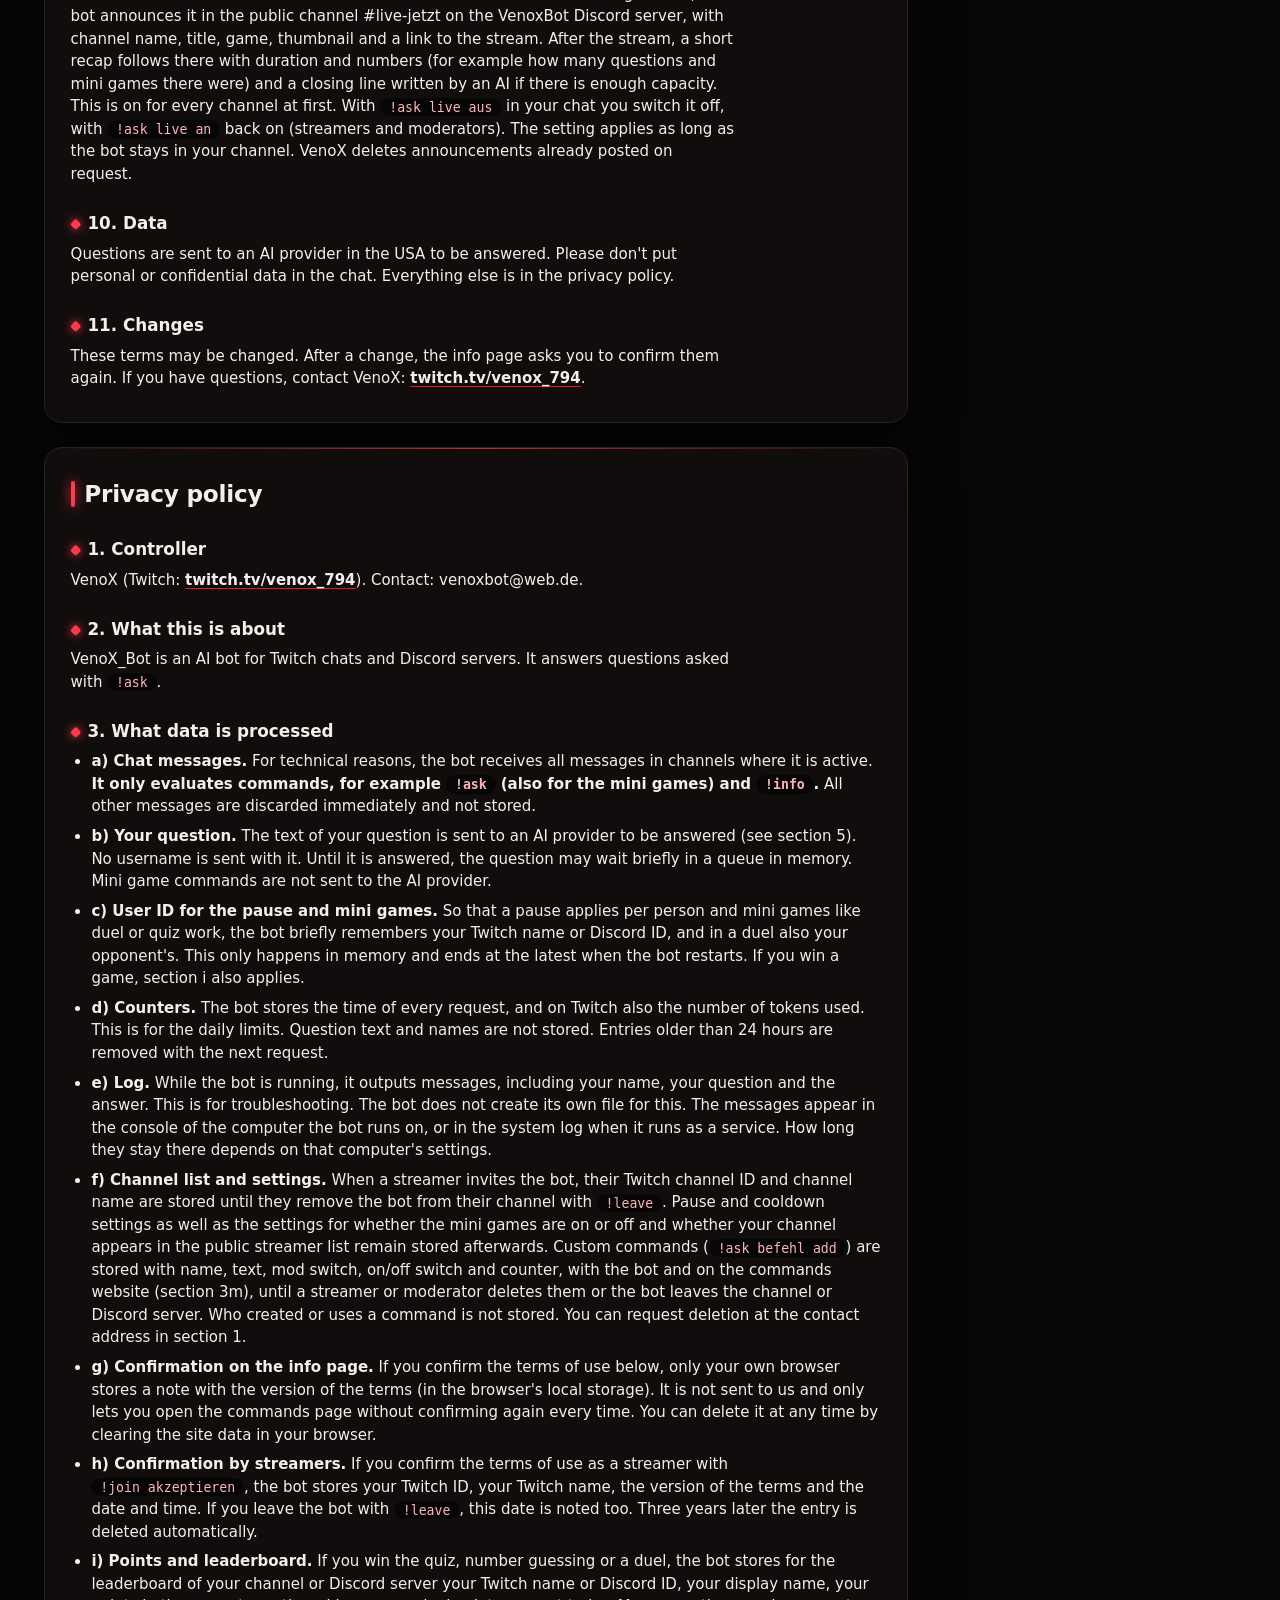
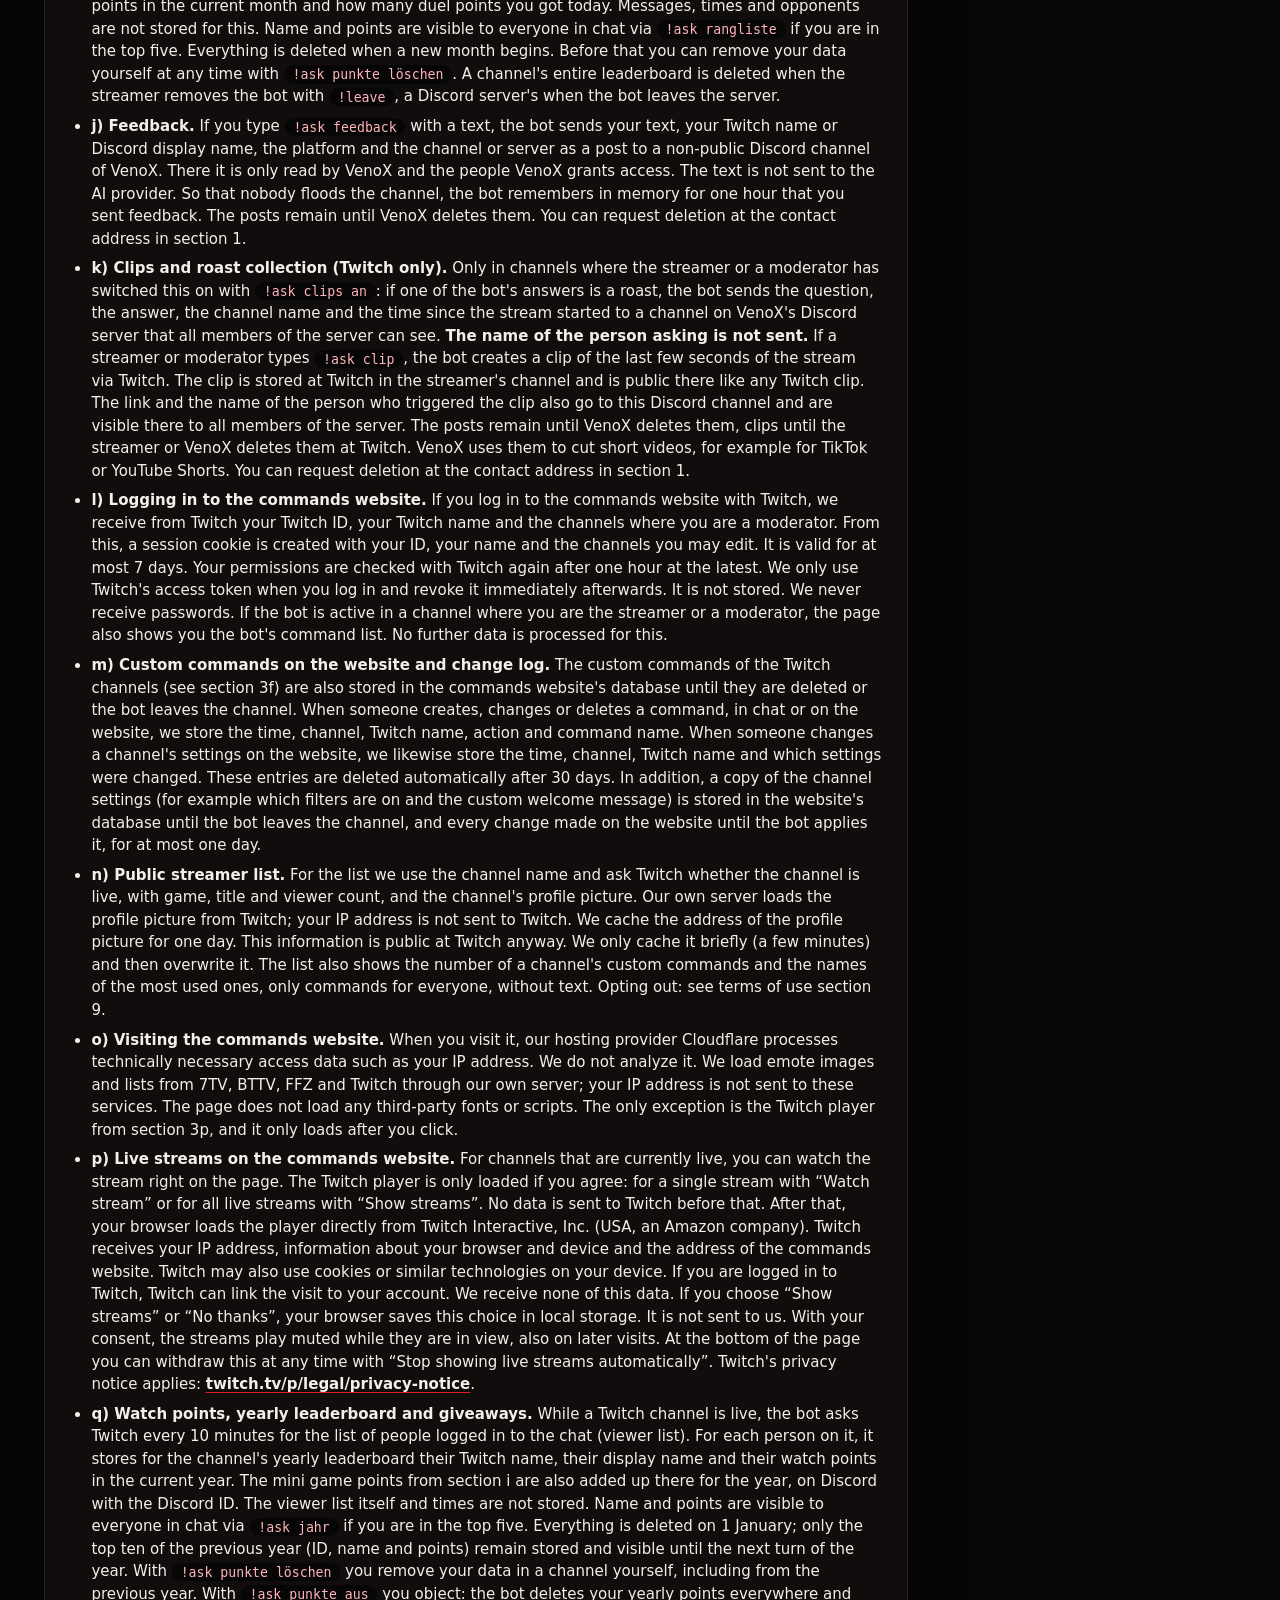
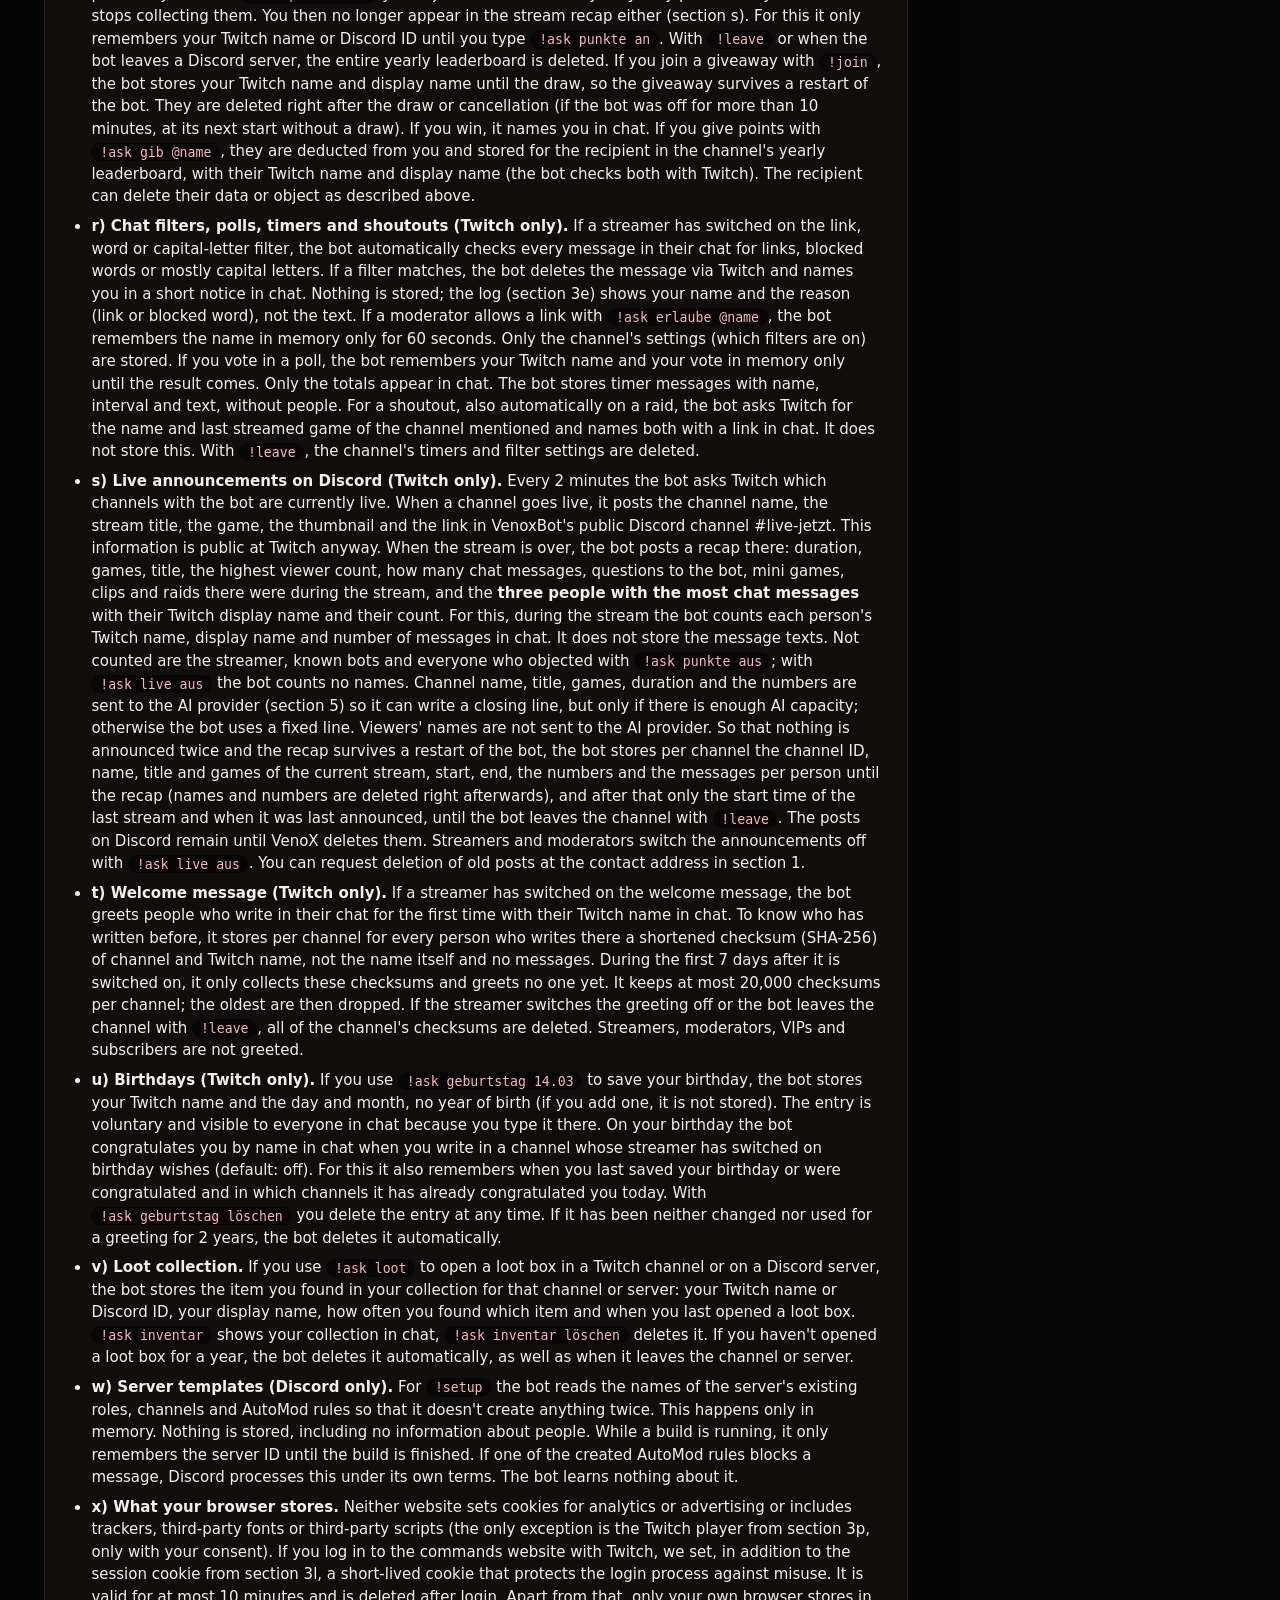
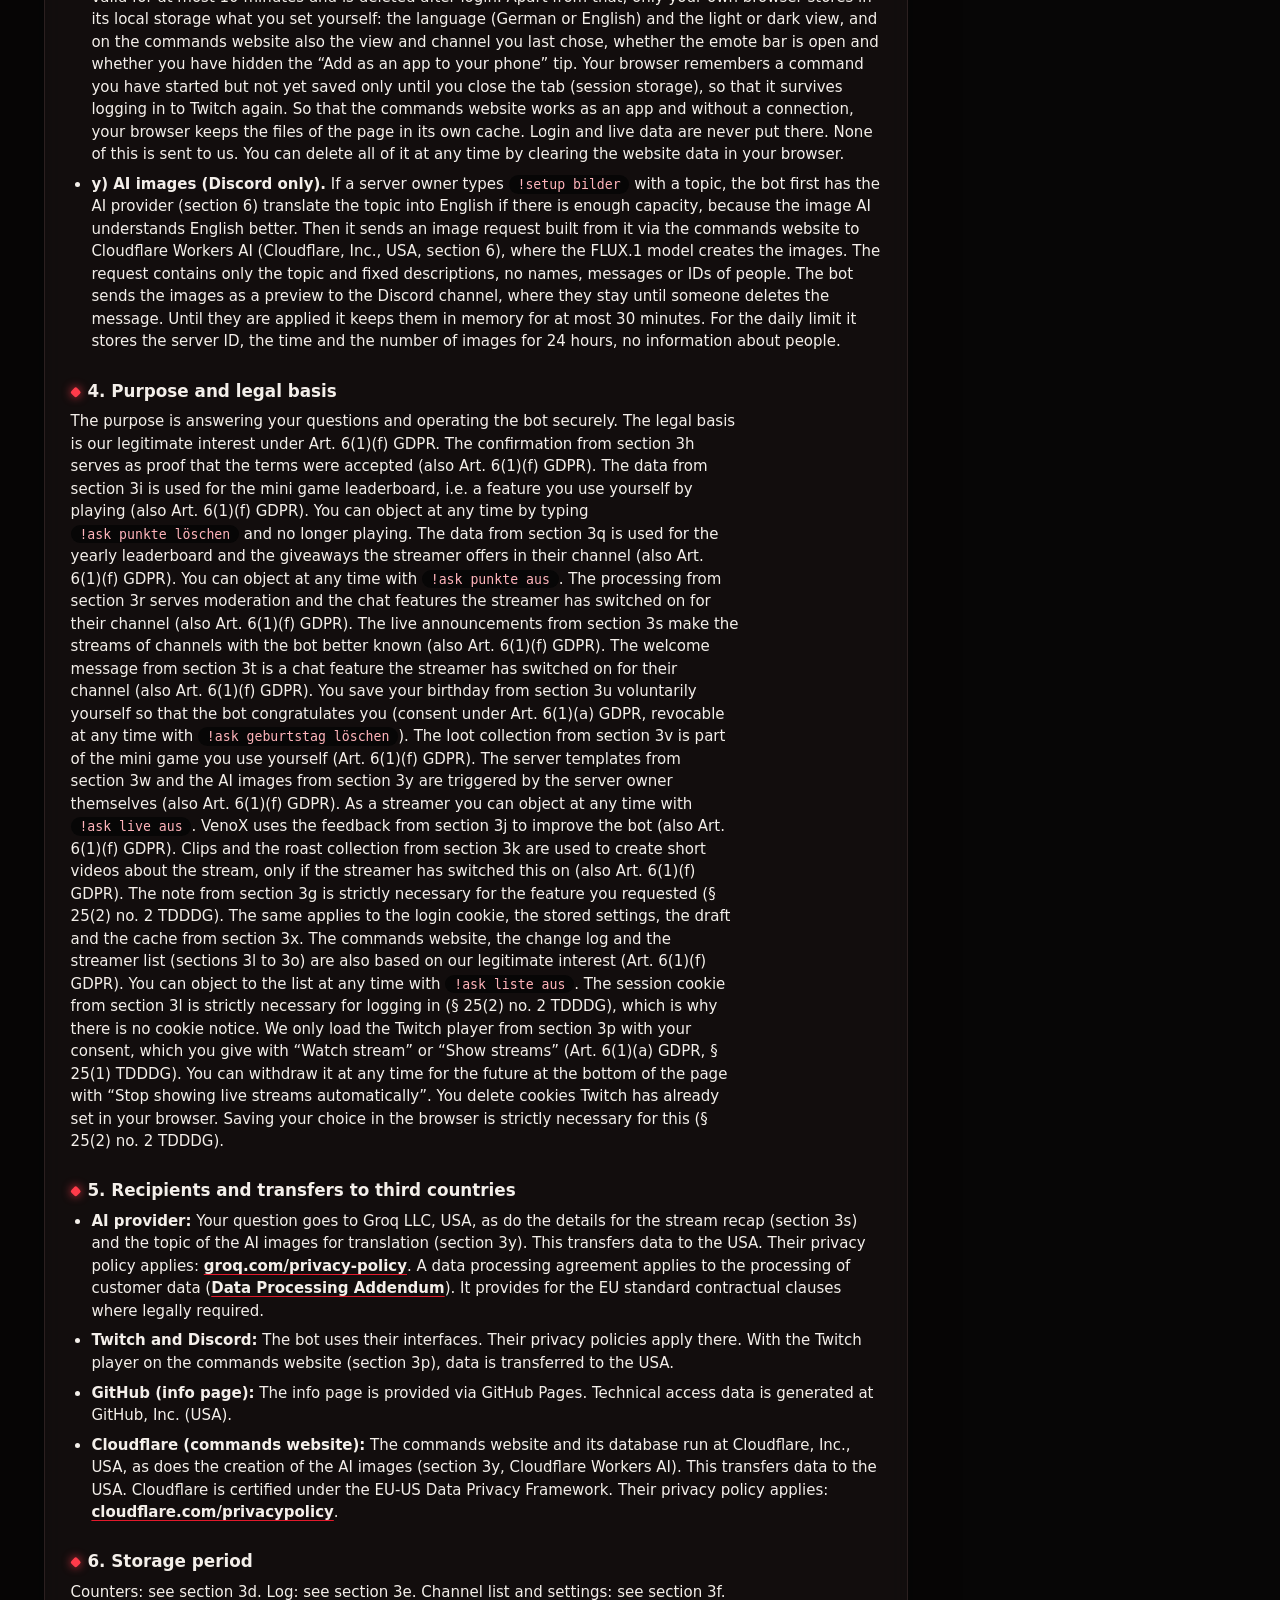
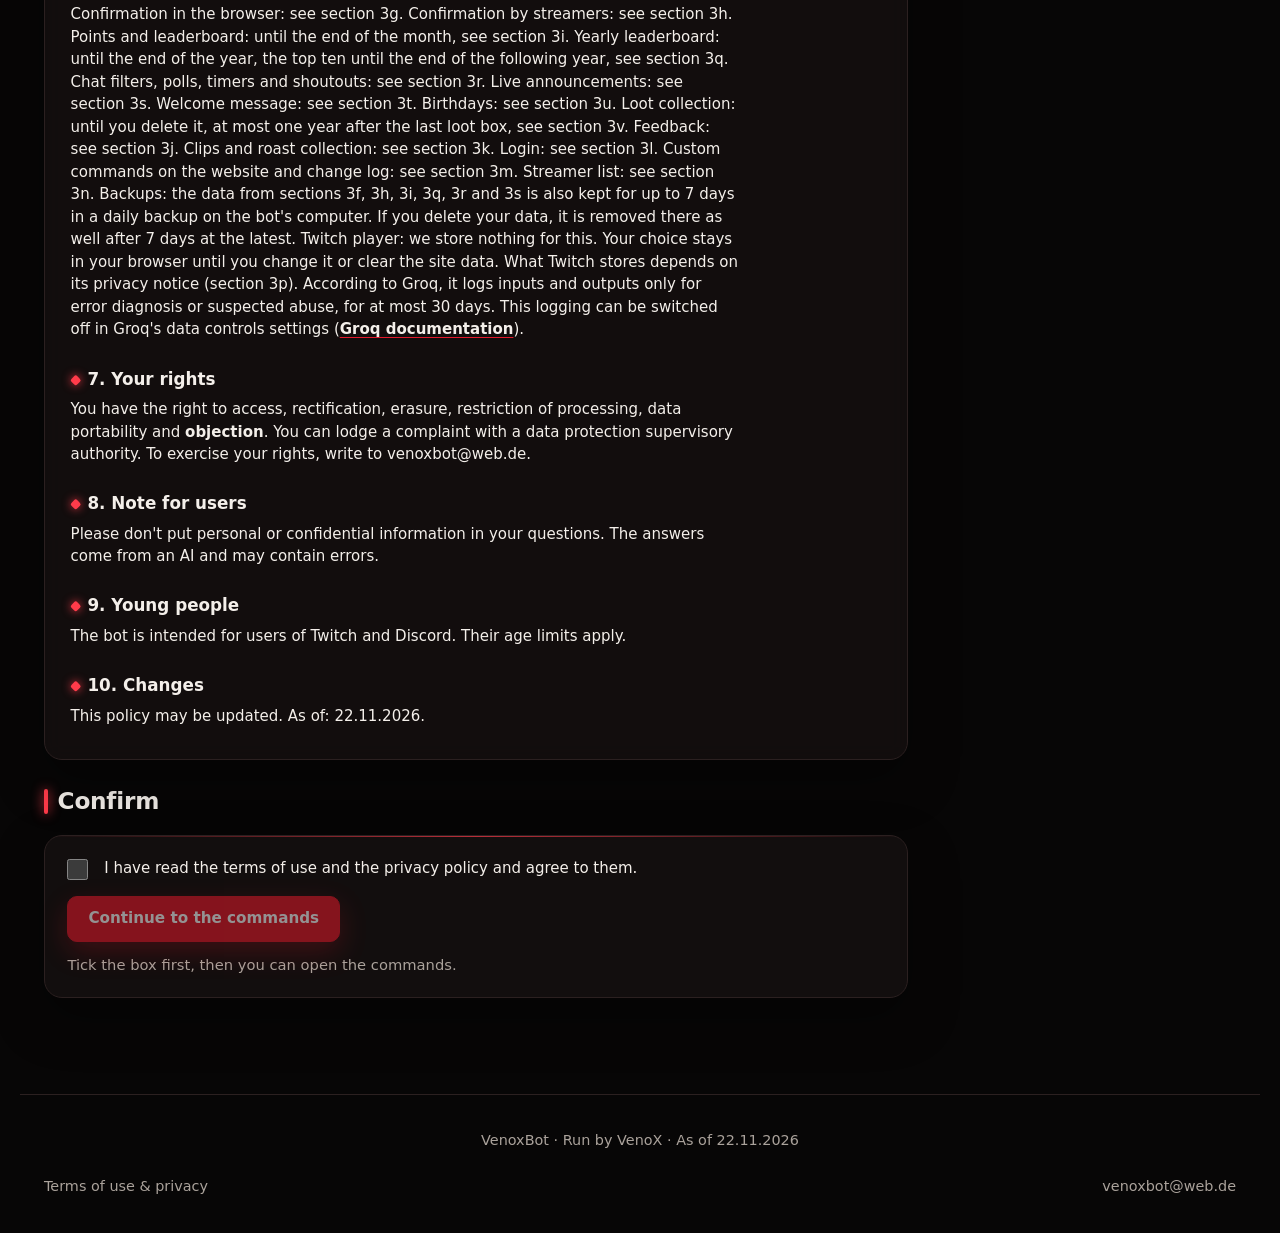
==== commit 740ffbf3: "KI-Bilder: Sticker, !setup bilder neu, 30 Bilder pro Server, Stand 2026-11-22-4 Co-Authored-By: Clau" ====
--- a/befehle.html
+++ b/befehle.html
@@ -25,7 +25,7 @@
 <script>
 // Die Befehle gibt es erst, wenn die Nutzungsbedingungen bestätigt wurden (siehe nutzungsbedingungen.html).
 (function () {
-  var STAND = "2026-11-22-3", KEY = "venoxbot-bedingungen", ok = false, usable = false;
+  var STAND = "2026-11-22-4", KEY = "venoxbot-bedingungen", ok = false, usable = false;
   try { usable = true; if (localStorage.getItem(KEY) === STAND) ok = true; } catch (e) {}
   try { usable = true; if (sessionStorage.getItem(KEY) === STAND) ok = true; } catch (e) {}
   // Kann der Browser gar nichts speichern, wird die Seite trotzdem gezeigt.
@@ -152,8 +152,9 @@
       <div class="row"><code>!setup</code><p>Zeigt fünf Vorlagen für deinen Server: Streamer-Community, Gaming, Community-Chat, Kreativ und Lernen. Nur für den Server-Eigentümer und Admins.</p></div>
       <div class="row"><code>!setup 2</code><p>Vorschau für Vorlage 2: welche Rollen, Kanäle und Moderationsregeln neu dazukämen und was es schon gibt. Dabei wird noch nichts geändert.</p></div>
       <div class="row"><code>!setup 2 ja</code><p>Baut Vorlage 2 auf: Rollen mit Farben und Rechten, Kategorien mit Text-, Ankündigungs- und Sprachkanälen, drei Moderationsregeln von Discord (Wortfilter, Spam- und Erwähnungs-Schutz), die Verifizierungsstufe, eine Willkommensnachricht in #regeln, ein Server-Icon (nur wenn noch keins da ist) und vier passende Emojis. Es wird nur ergänzt, nichts gelöscht oder überschrieben. Rechte wie Kicken oder Timeout gibst du den Mod-Rollen selbst, der Bot nennt sie dir.</p></div>
-      <div class="row"><code>!setup bilder Thema</code><p>Eine KI malt zu deinem Thema ein Server-Icon, ein Profilbild des Bots für deinen Server, ein Banner und vier Emojis, zum Beispiel <span class="cmd">!setup bilder Pizza-Bäckerei</span>. Du siehst sie zuerst als Vorschau im Kanal. Einmal am Tag pro Server.</p></div>
-      <div class="row"><code>!setup bilder ja</code><p>Übernimmt die Vorschau (30 Minuten lang): Server-Icon und Profilbild des Bots werden gesetzt, die Emojis angelegt. Das Banner setzt der Bot nur mit Boost-Stufe 2, sonst lädst du es aus der Vorschau selbst hoch.</p></div>
+      <div class="row"><code>!setup bilder Thema</code><p>Eine KI malt zu deinem Thema ein Server-Icon, ein Profilbild des Bots für deinen Server, ein Banner, vier Emojis und drei Sticker, zum Beispiel <span class="cmd">!setup bilder Pizza-Bäckerei</span>. Du siehst sie zuerst als Vorschau im Kanal. Pro Server gibt es 30 Bilder am Tag, also drei komplette Durchgänge.</p></div>
+      <div class="row"><code>!setup bilder neu</code><p>Gefällt dir die Vorschau nicht, malt die KI alles noch einmal zum selben Thema. Nur einen Teil neu: <span class="cmd">!setup bilder neu emojis</span>, ebenso mit icon, profilbild, banner oder sticker. Ein neues Thema geht mit <span class="cmd">!setup bilder</span> und dem Thema.</p></div>
+      <div class="row"><code>!setup bilder ja</code><p>Übernimmt die Vorschau (30 Minuten lang): Server-Icon und Profilbild des Bots werden gesetzt, Emojis und Sticker angelegt. Das Banner setzt der Bot nur mit Boost-Stufe 2, sonst lädst du es aus der Vorschau selbst hoch.</p></div>
     </div>
     <p class="note" style="margin-top:12px">Discord hat ein Tageslimit für alle Server zusammen. Es zählt die letzten 24 Stunden. Ist es erreicht, beantwortet der Bot keine Fragen, bis wieder Platz frei ist.</p>
   </section>
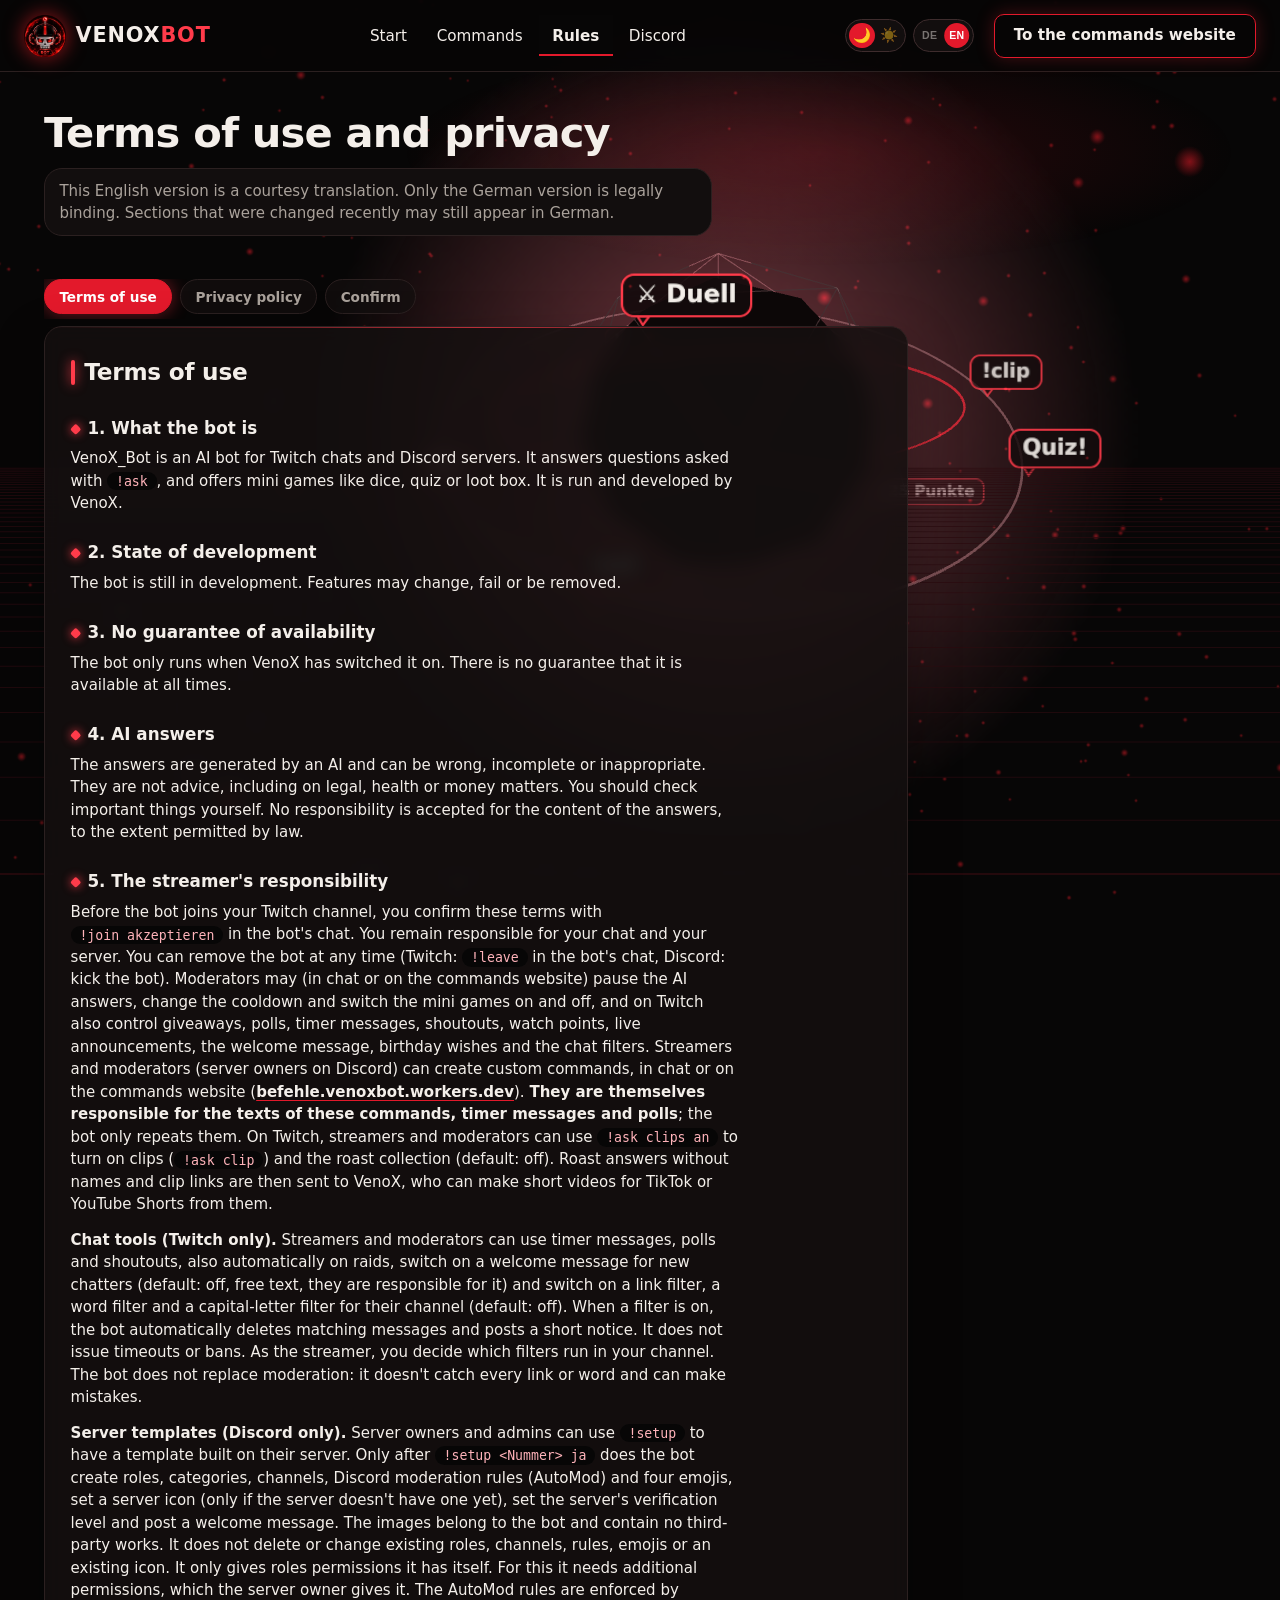
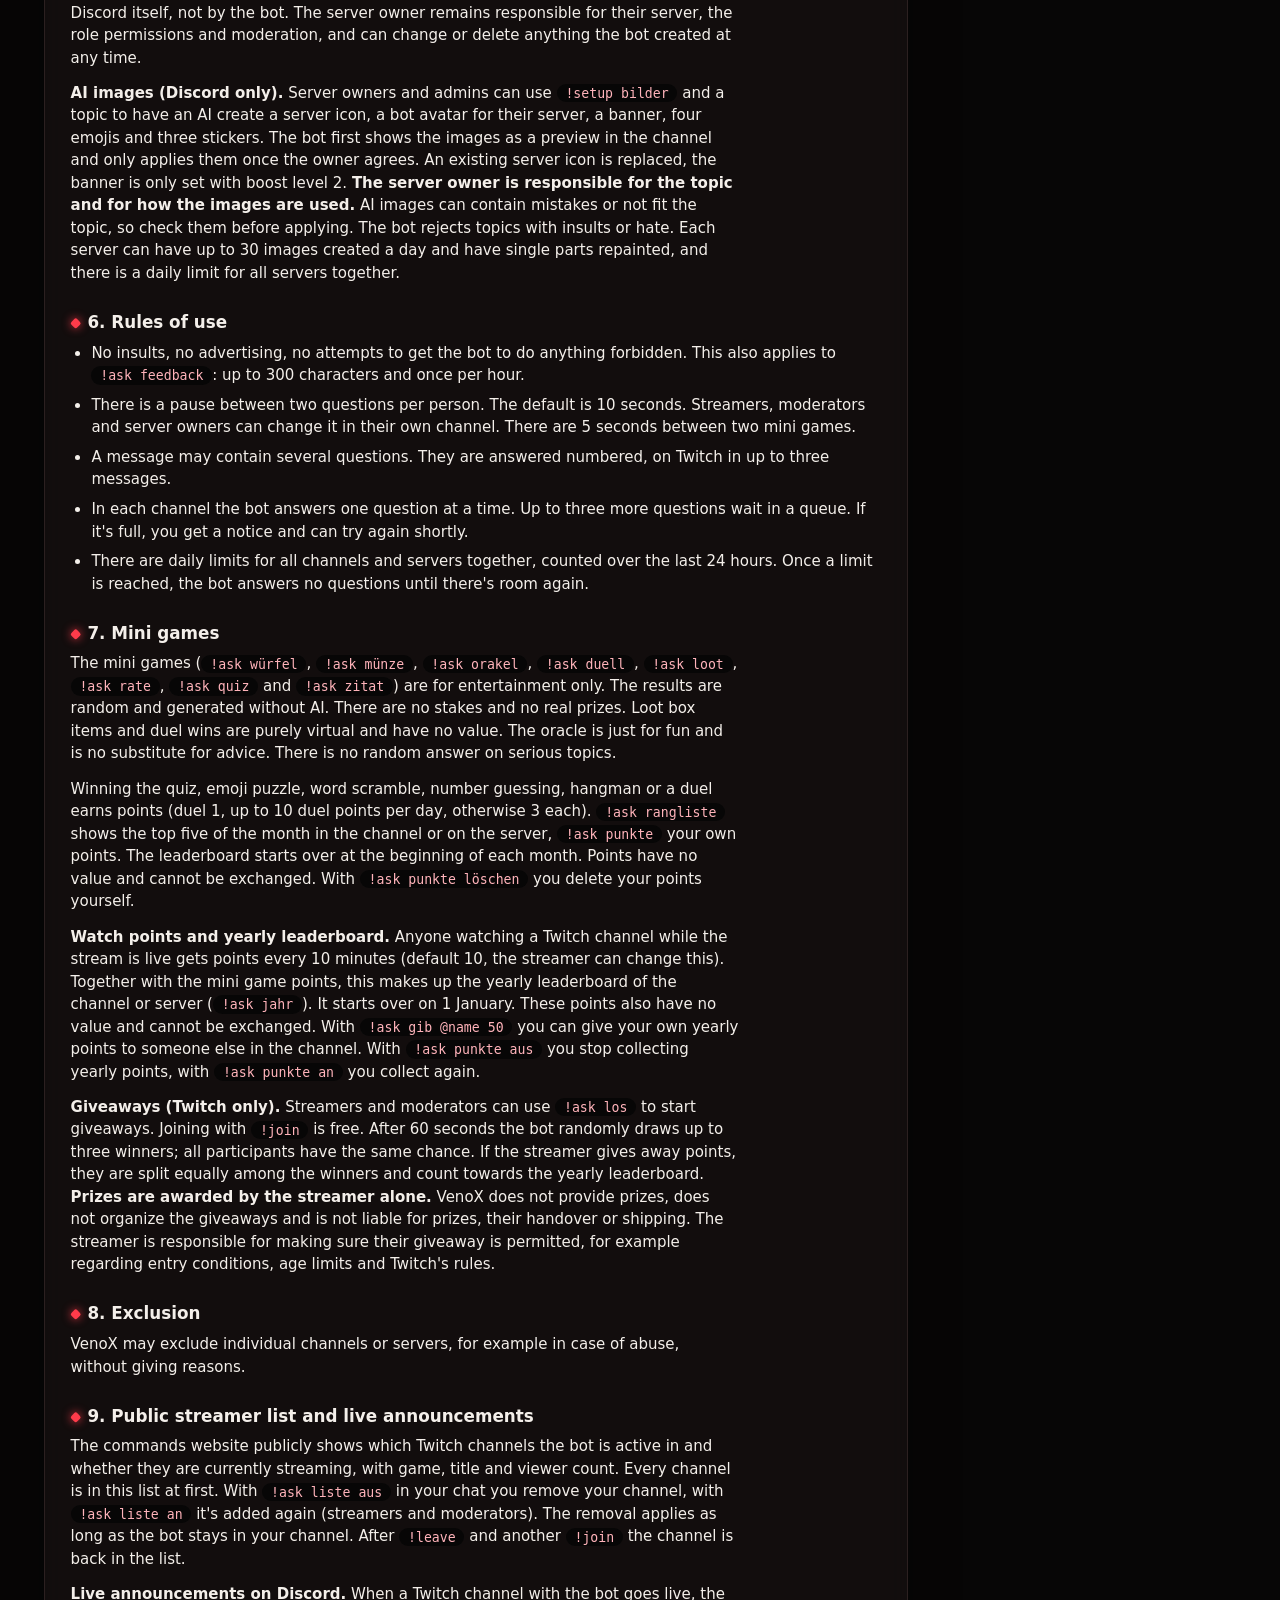
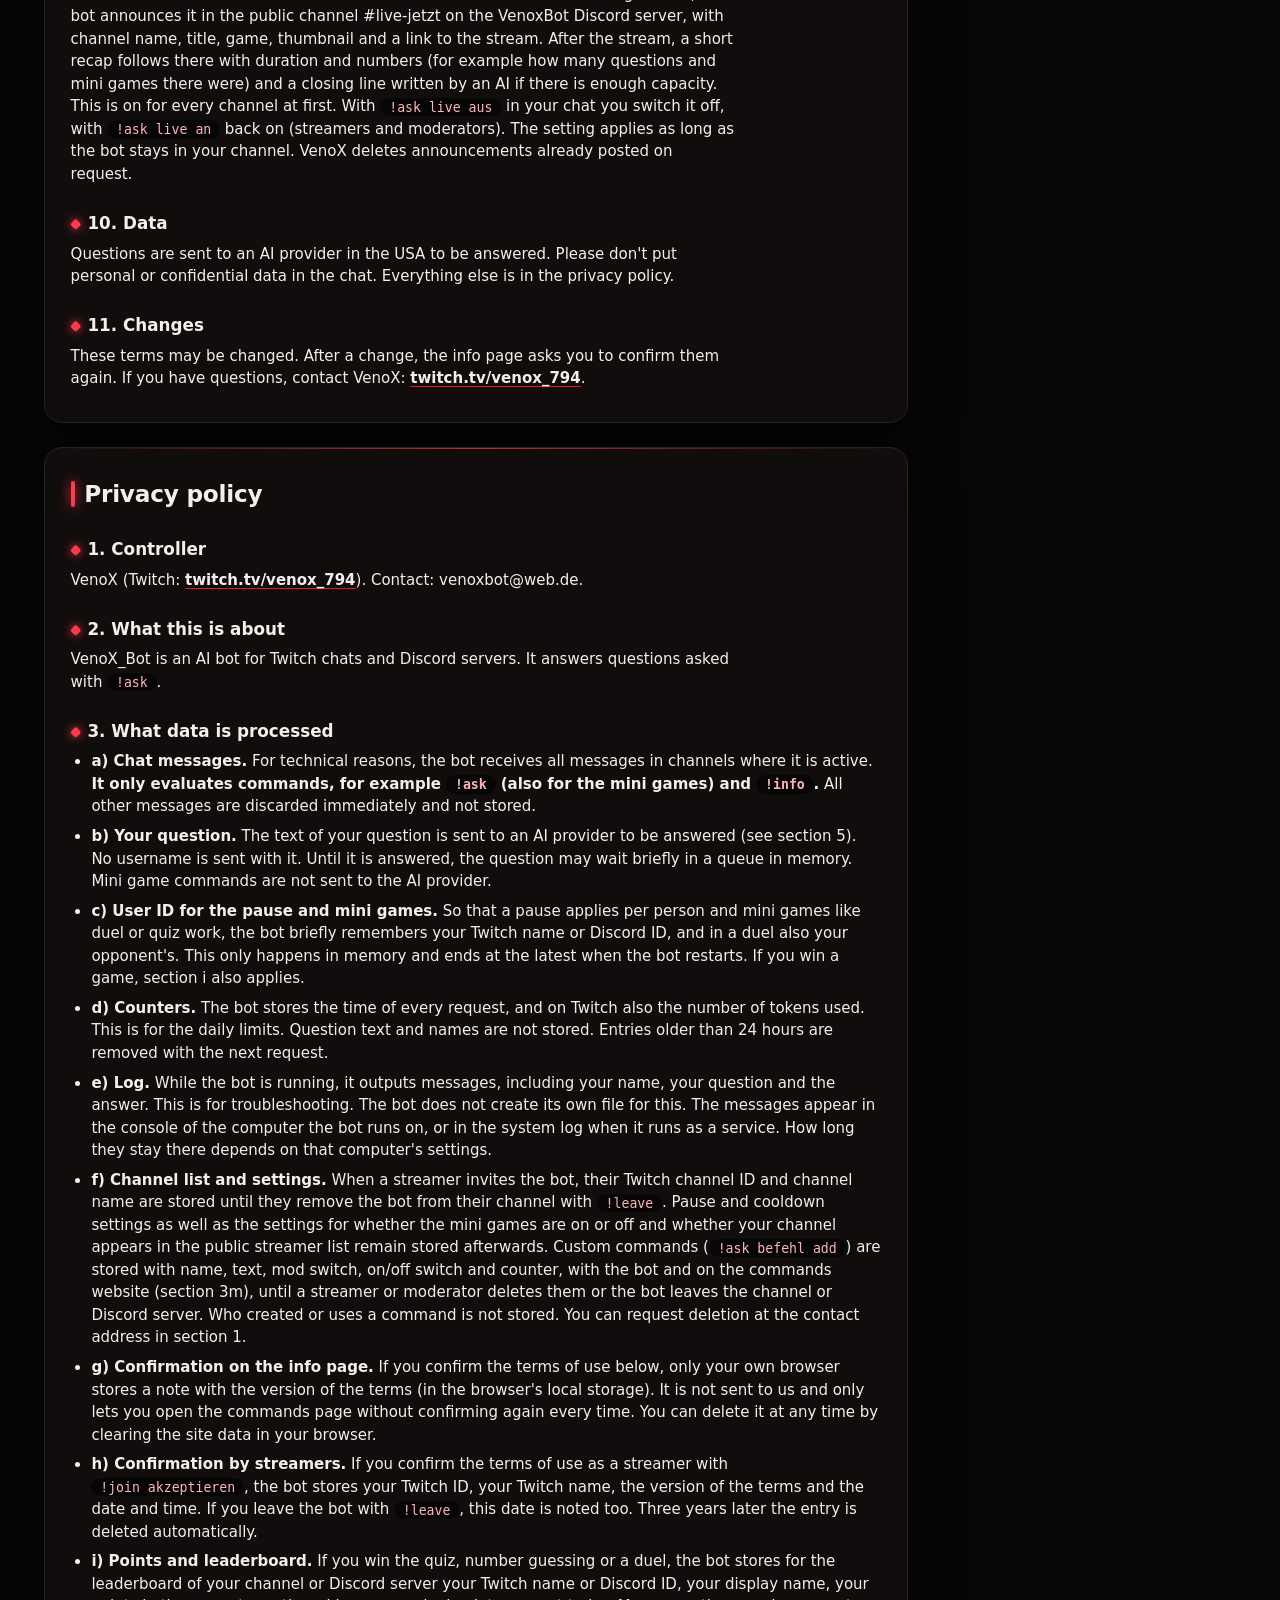
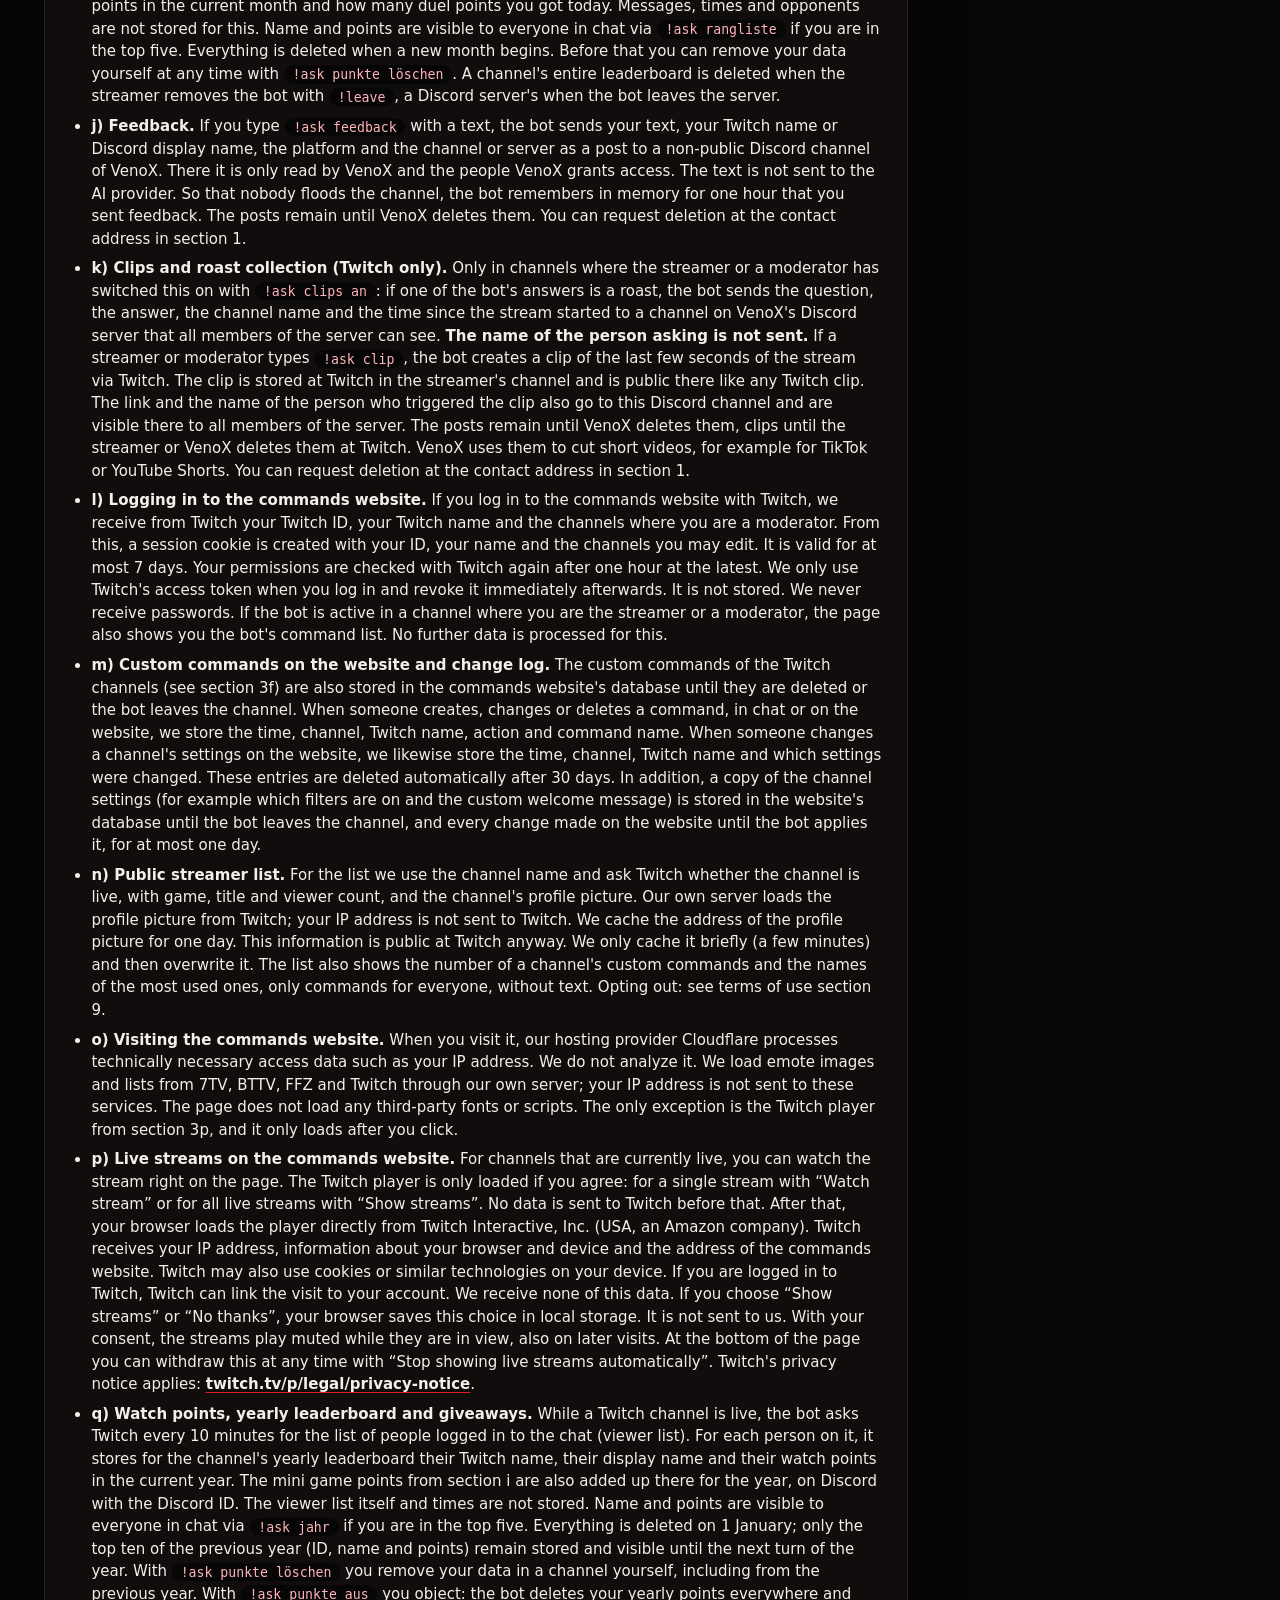
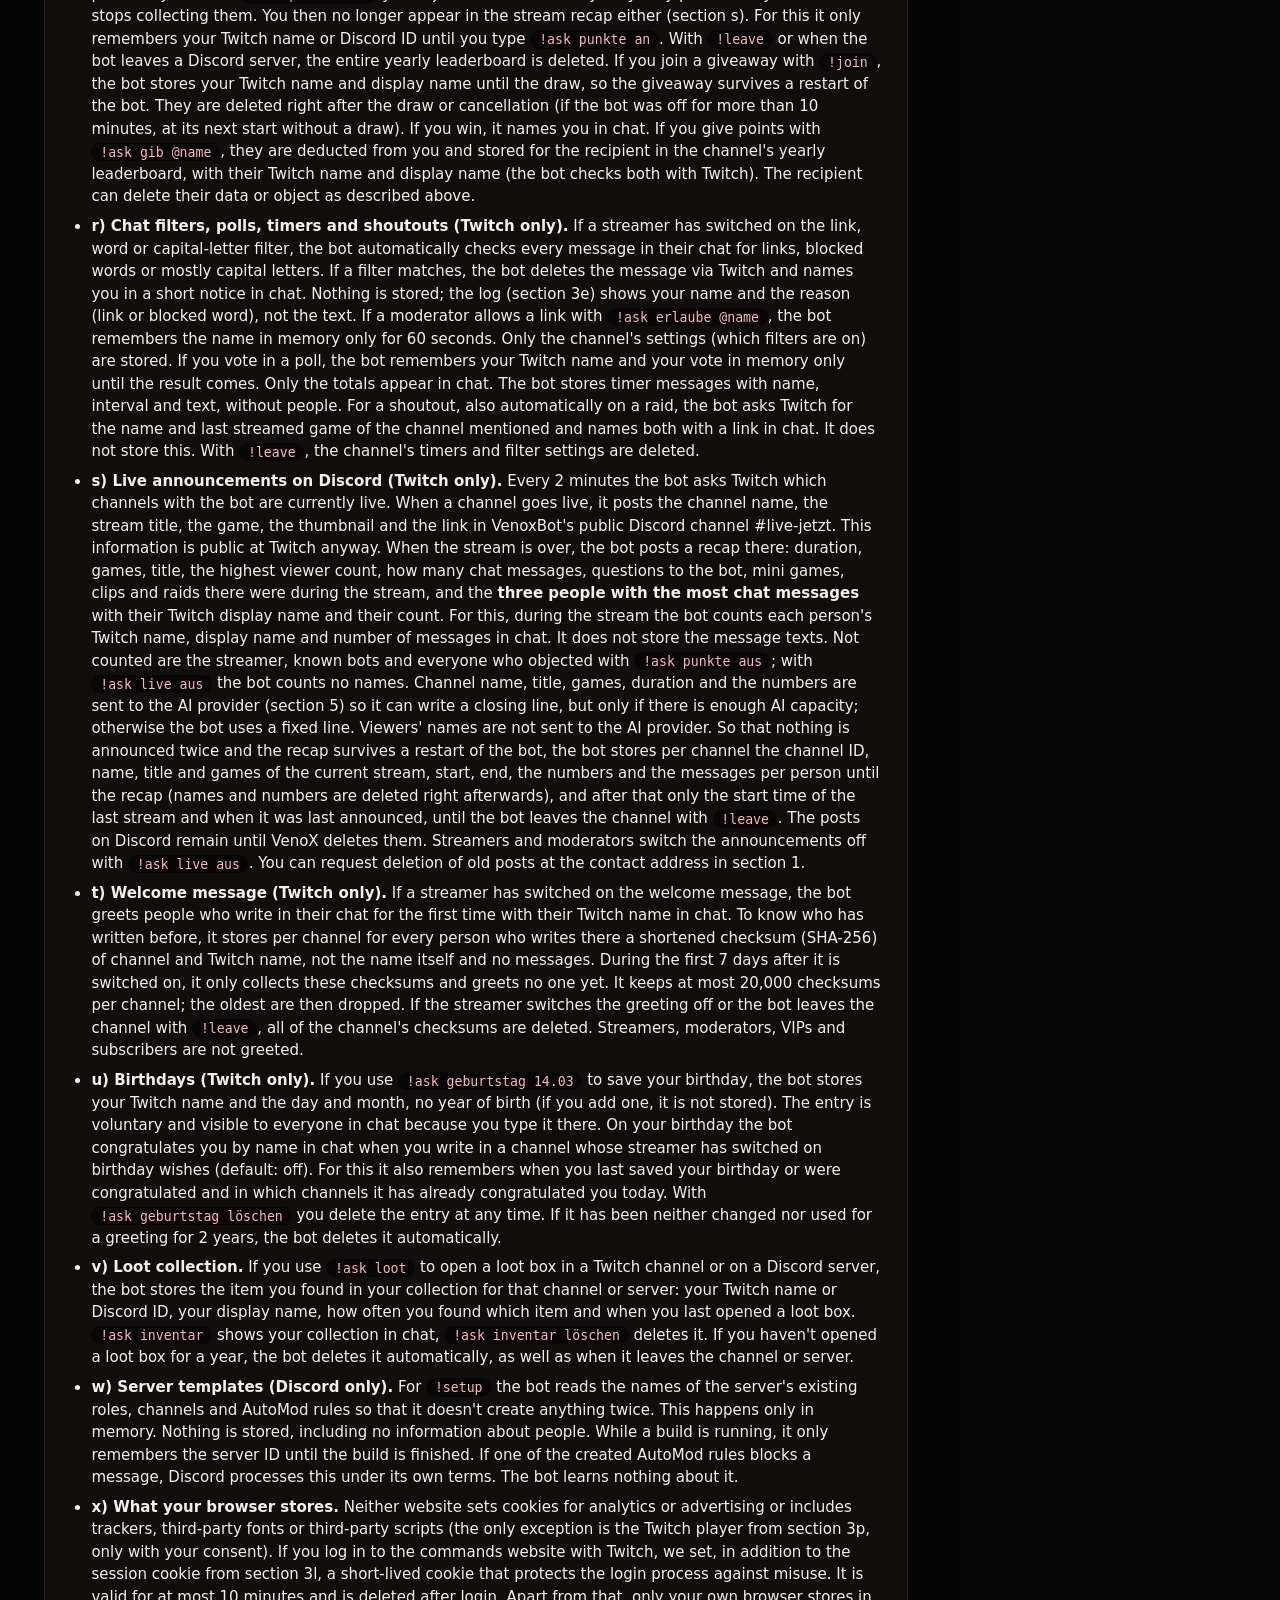
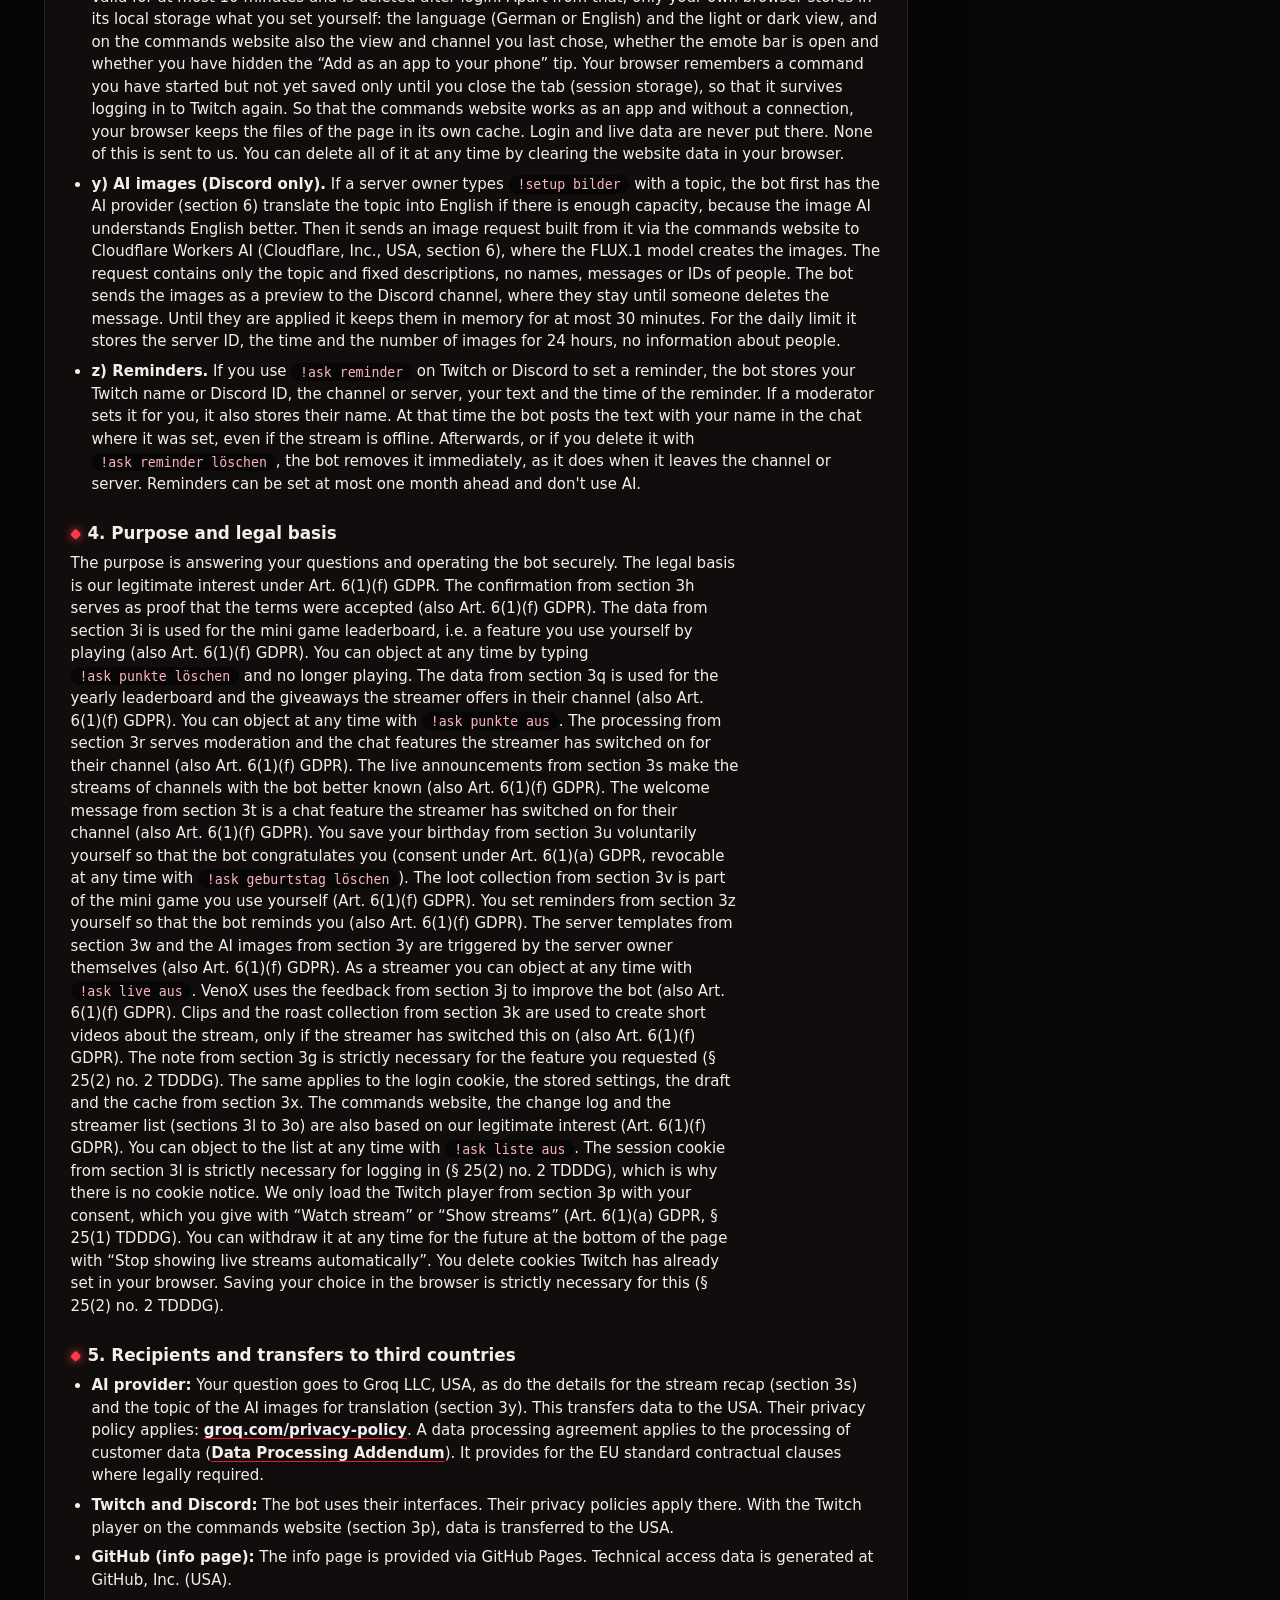
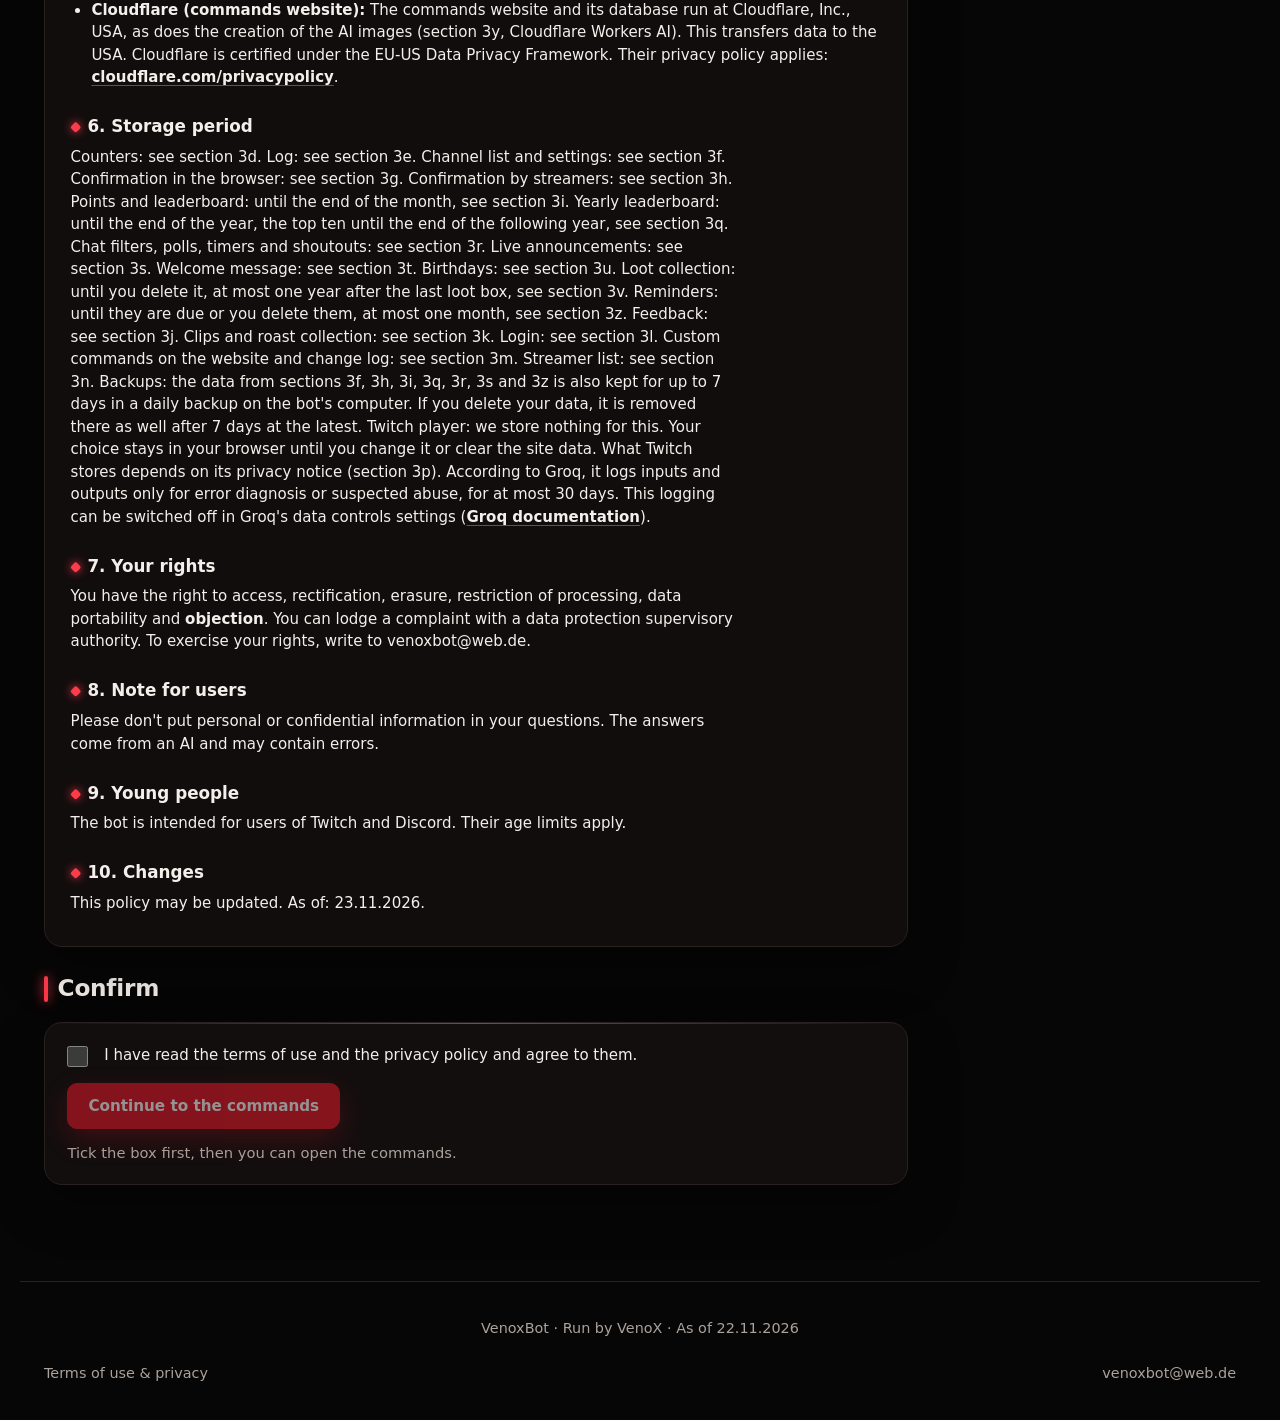
==== commit 8f77bd13: "Datenschutz: Punkt 3z Erinnerungen (!ask reminder), Stand 2026-11-23-1 Co-Authored-By: Claude Opus 5" ====
--- a/befehle.html
+++ b/befehle.html
@@ -25,7 +25,7 @@
 <script>
 // Die Befehle gibt es erst, wenn die Nutzungsbedingungen bestätigt wurden (siehe nutzungsbedingungen.html).
 (function () {
-  var STAND = "2026-11-22-4", KEY = "venoxbot-bedingungen", ok = false, usable = false;
+  var STAND = "2026-11-23-1", KEY = "venoxbot-bedingungen", ok = false, usable = false;
   try { usable = true; if (localStorage.getItem(KEY) === STAND) ok = true; } catch (e) {}
   try { usable = true; if (sessionStorage.getItem(KEY) === STAND) ok = true; } catch (e) {}
   // Kann der Browser gar nichts speichern, wird die Seite trotzdem gezeigt.
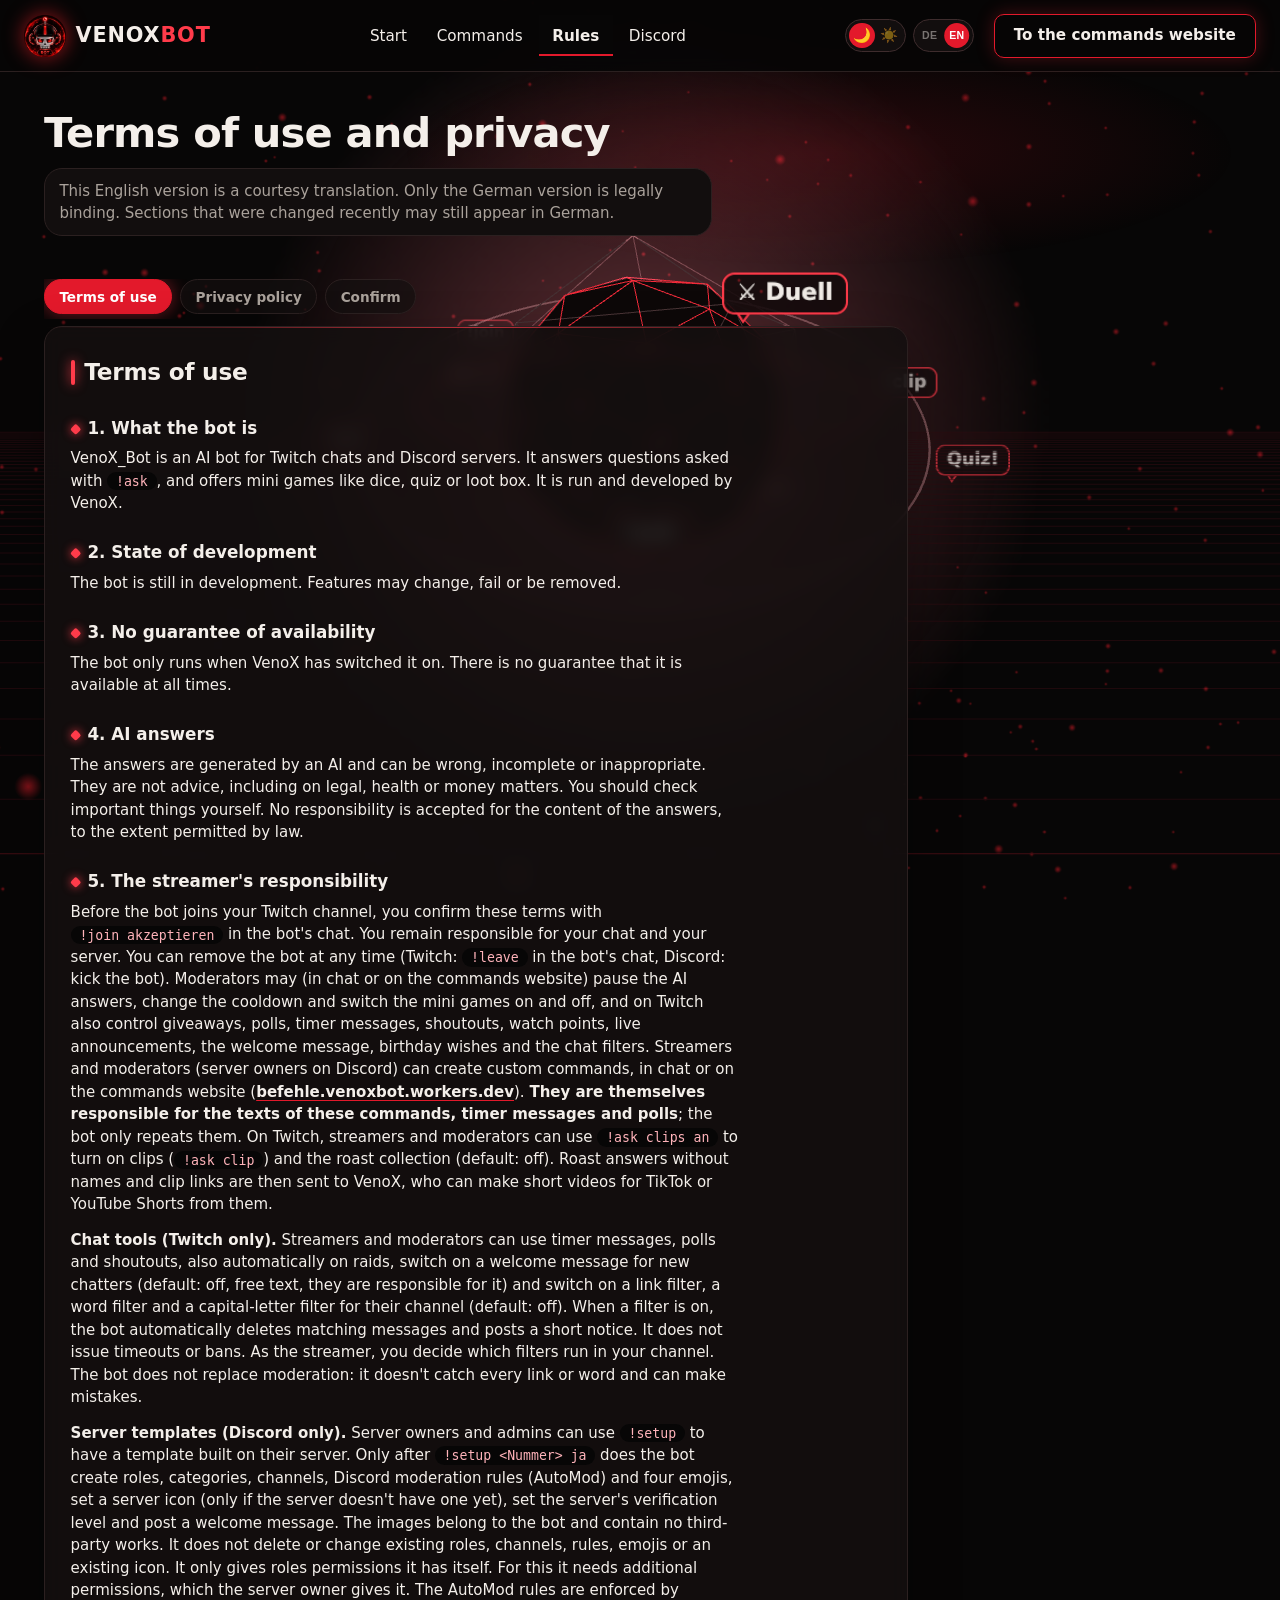
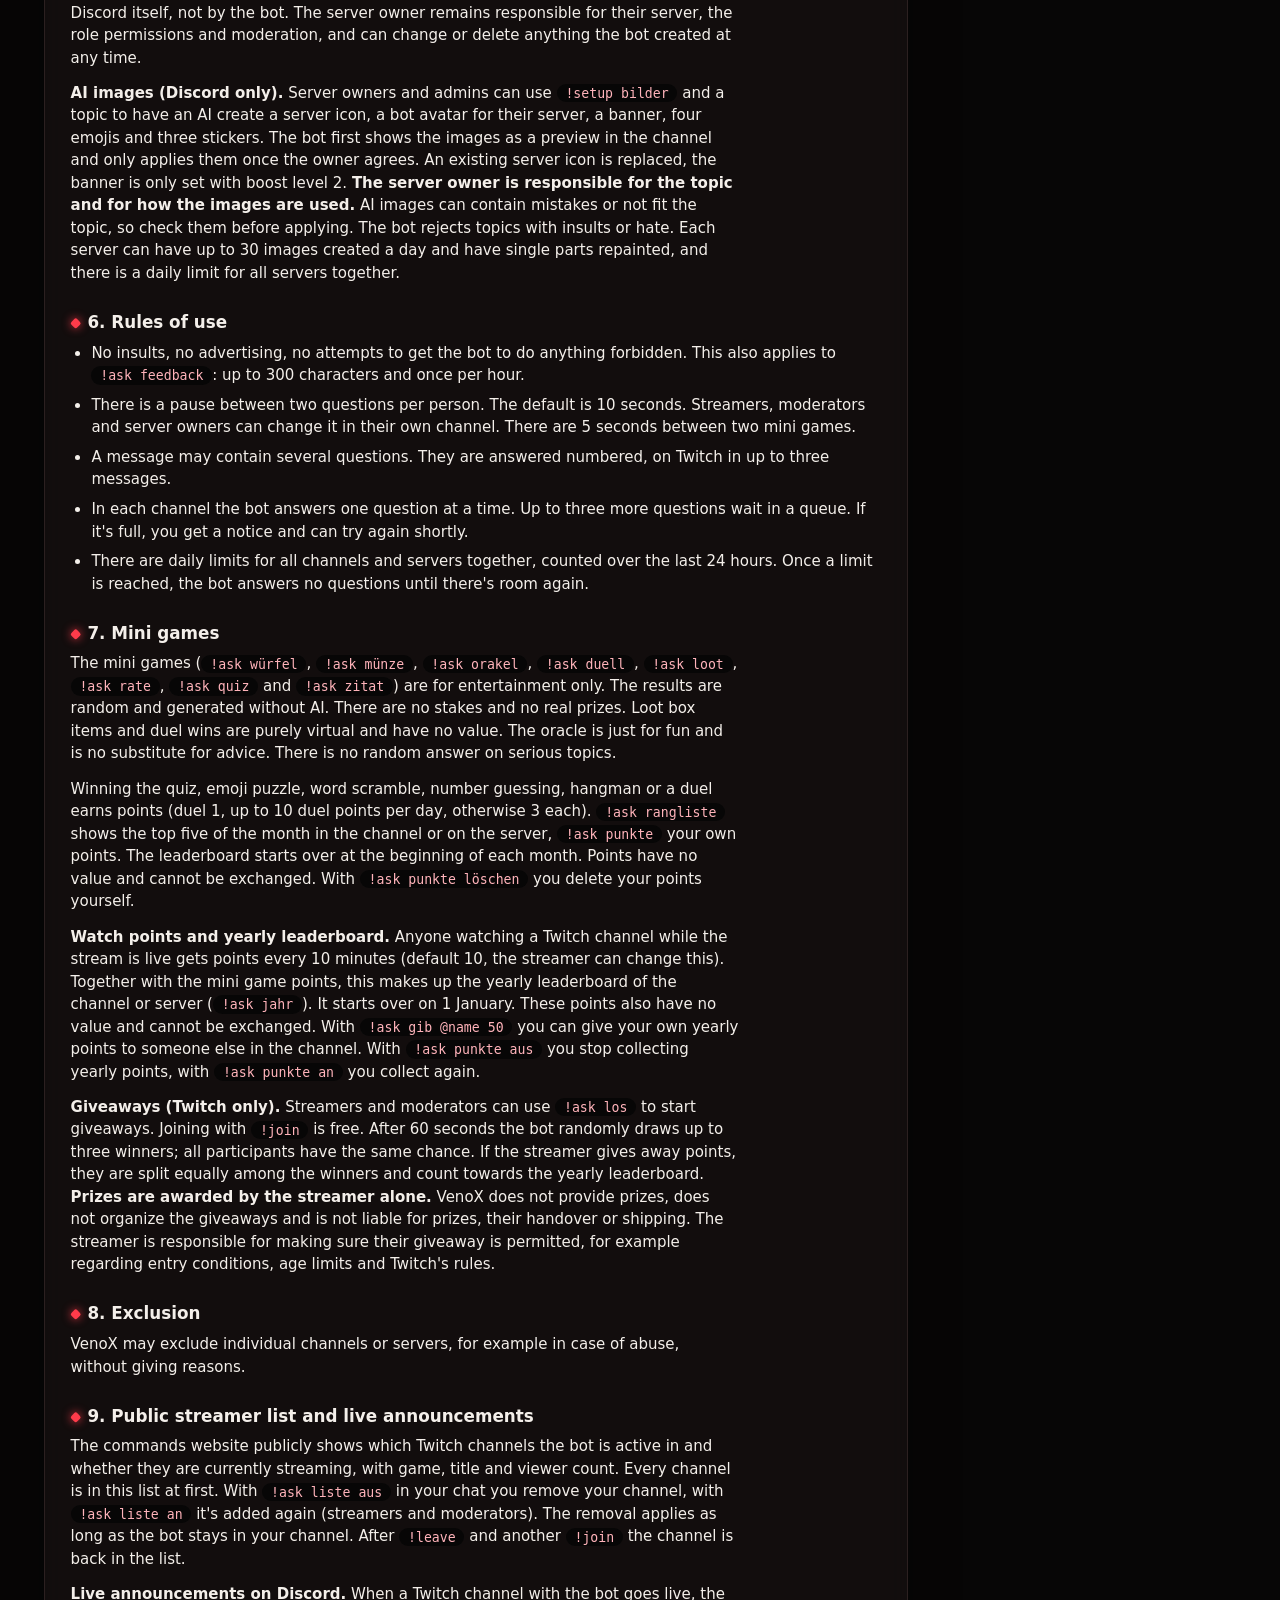
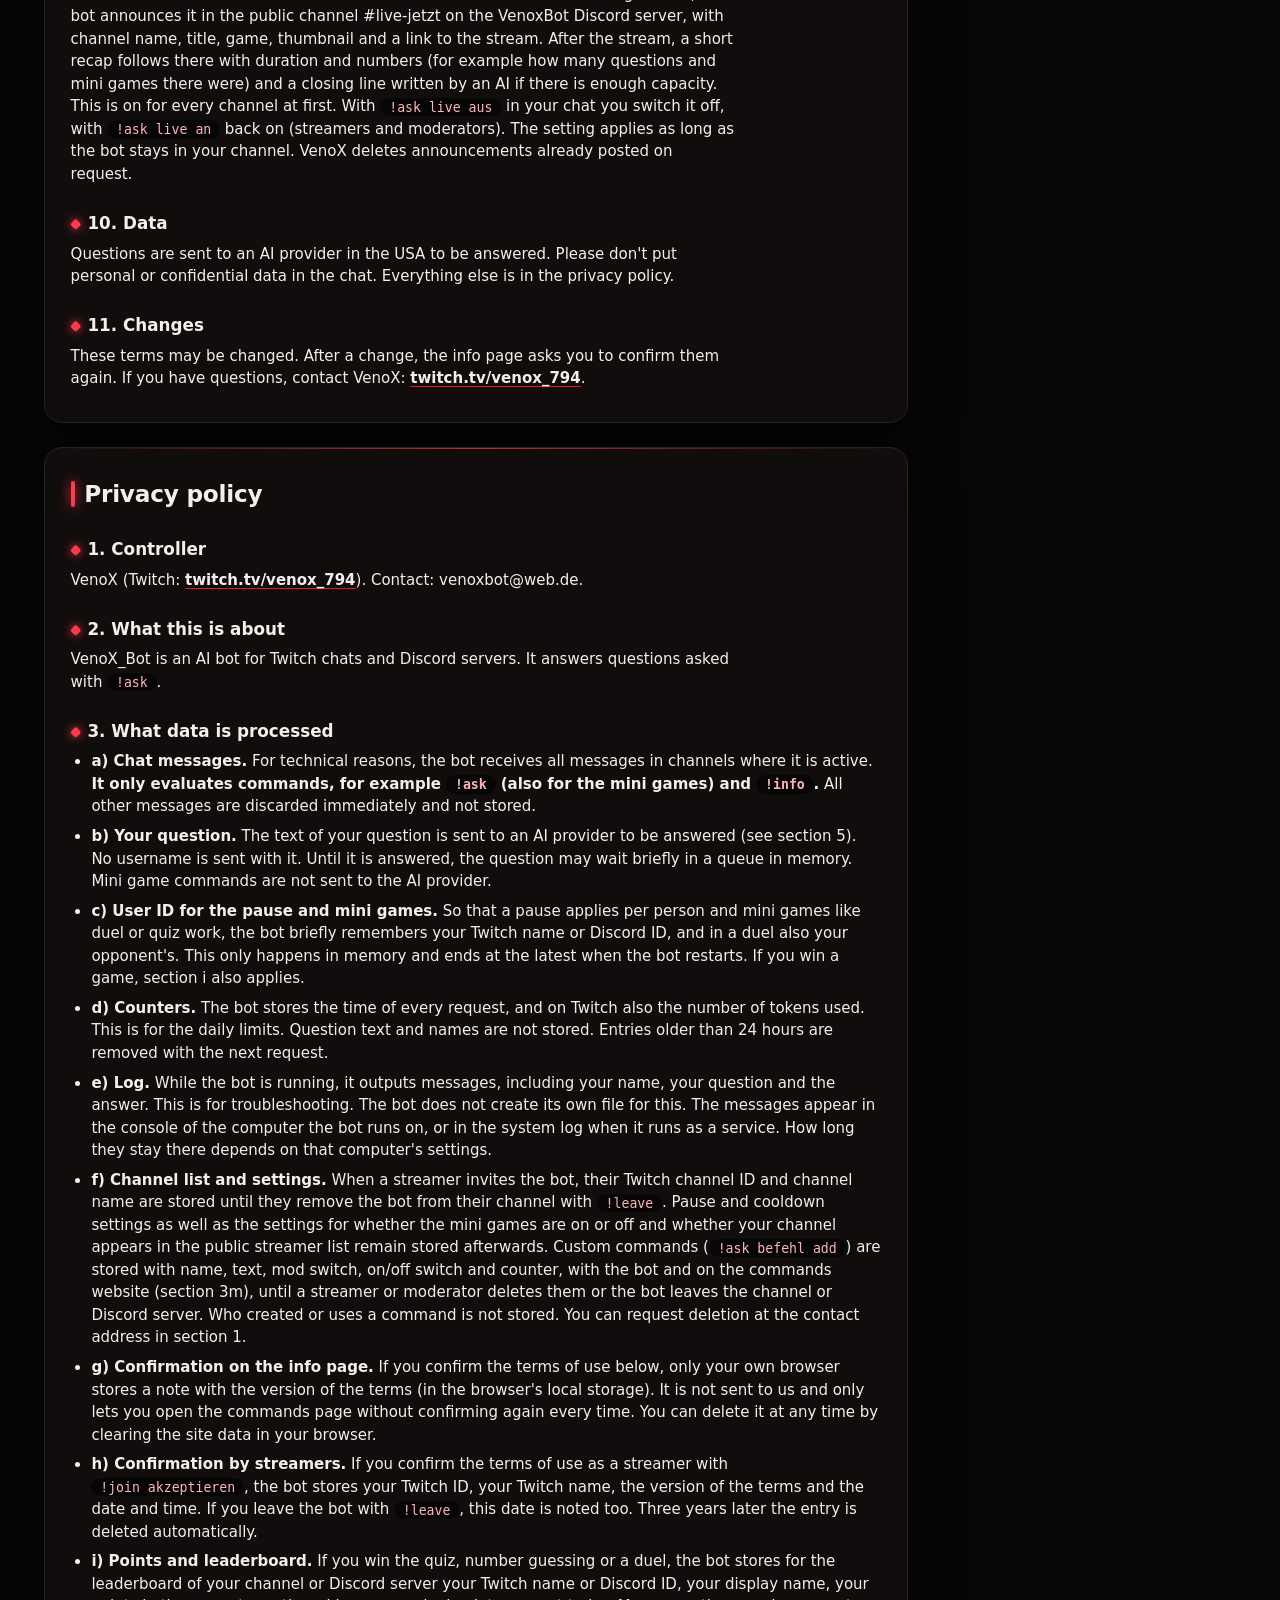
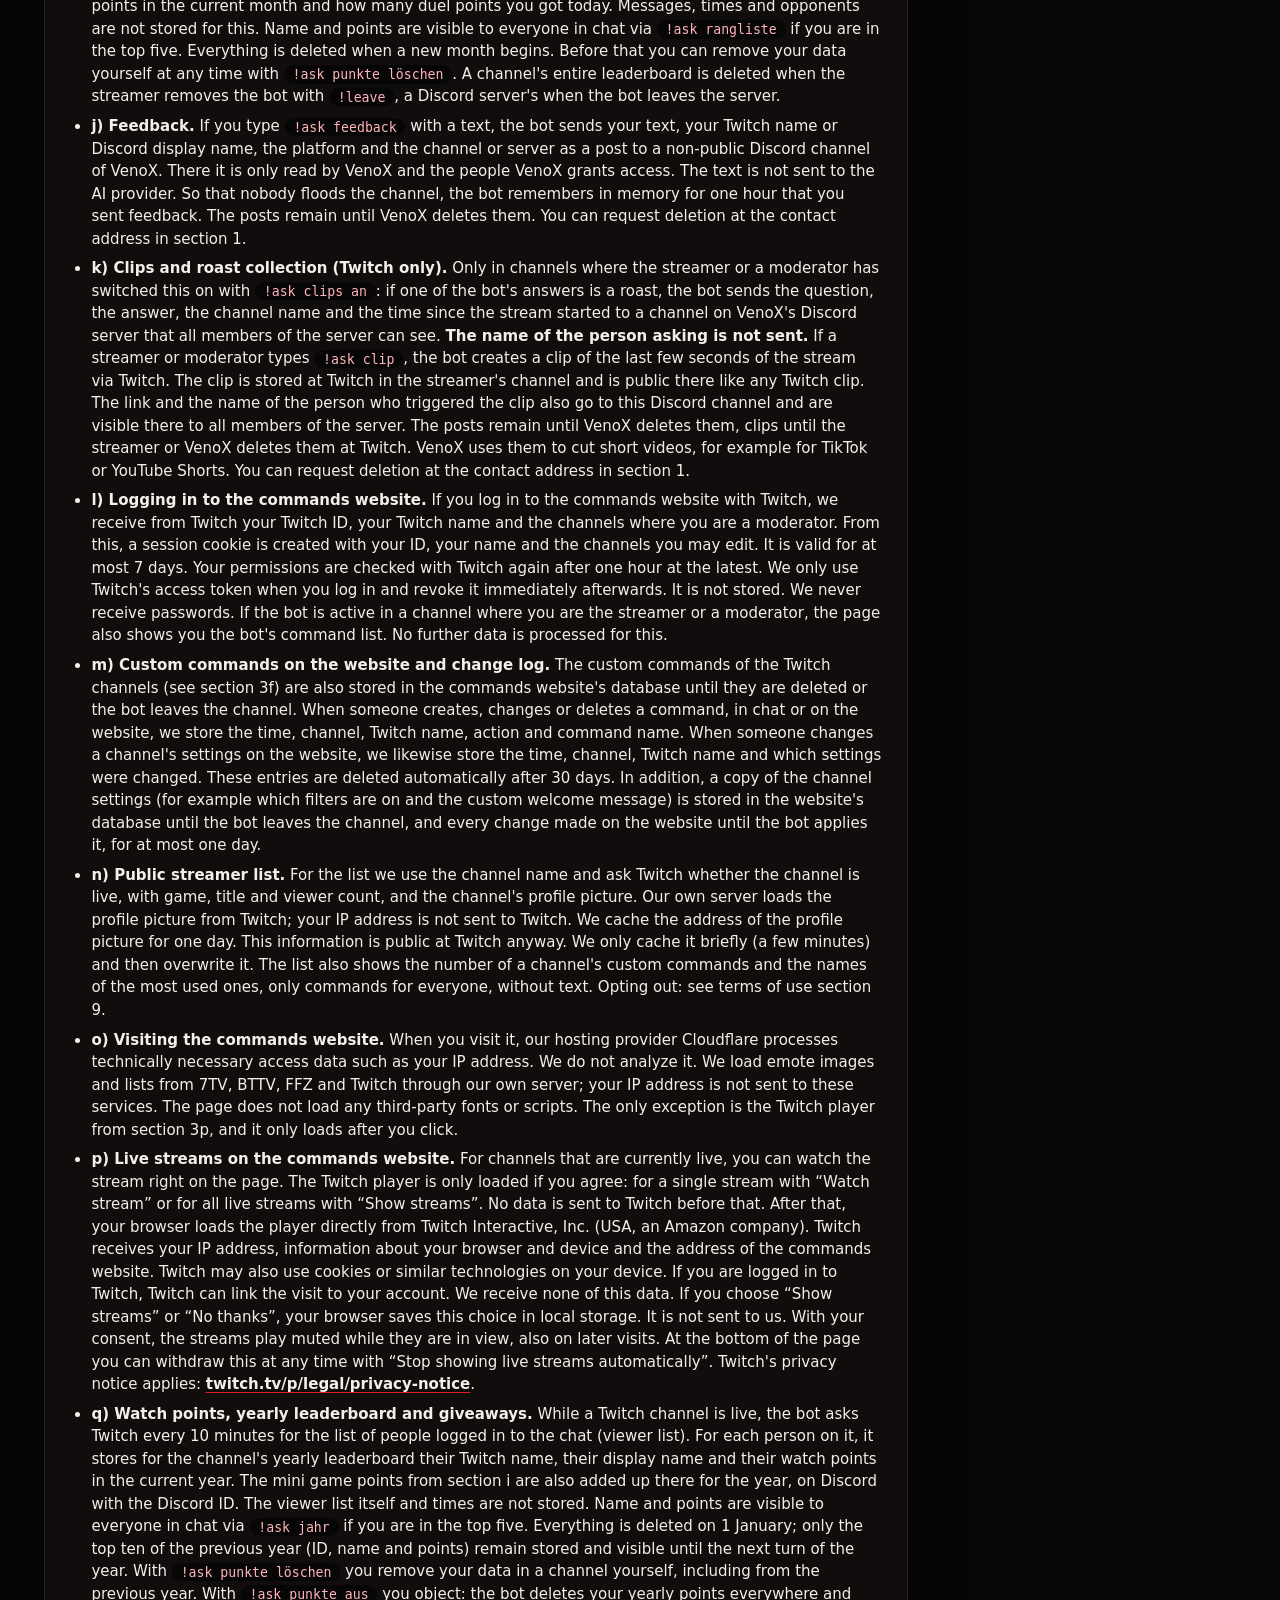
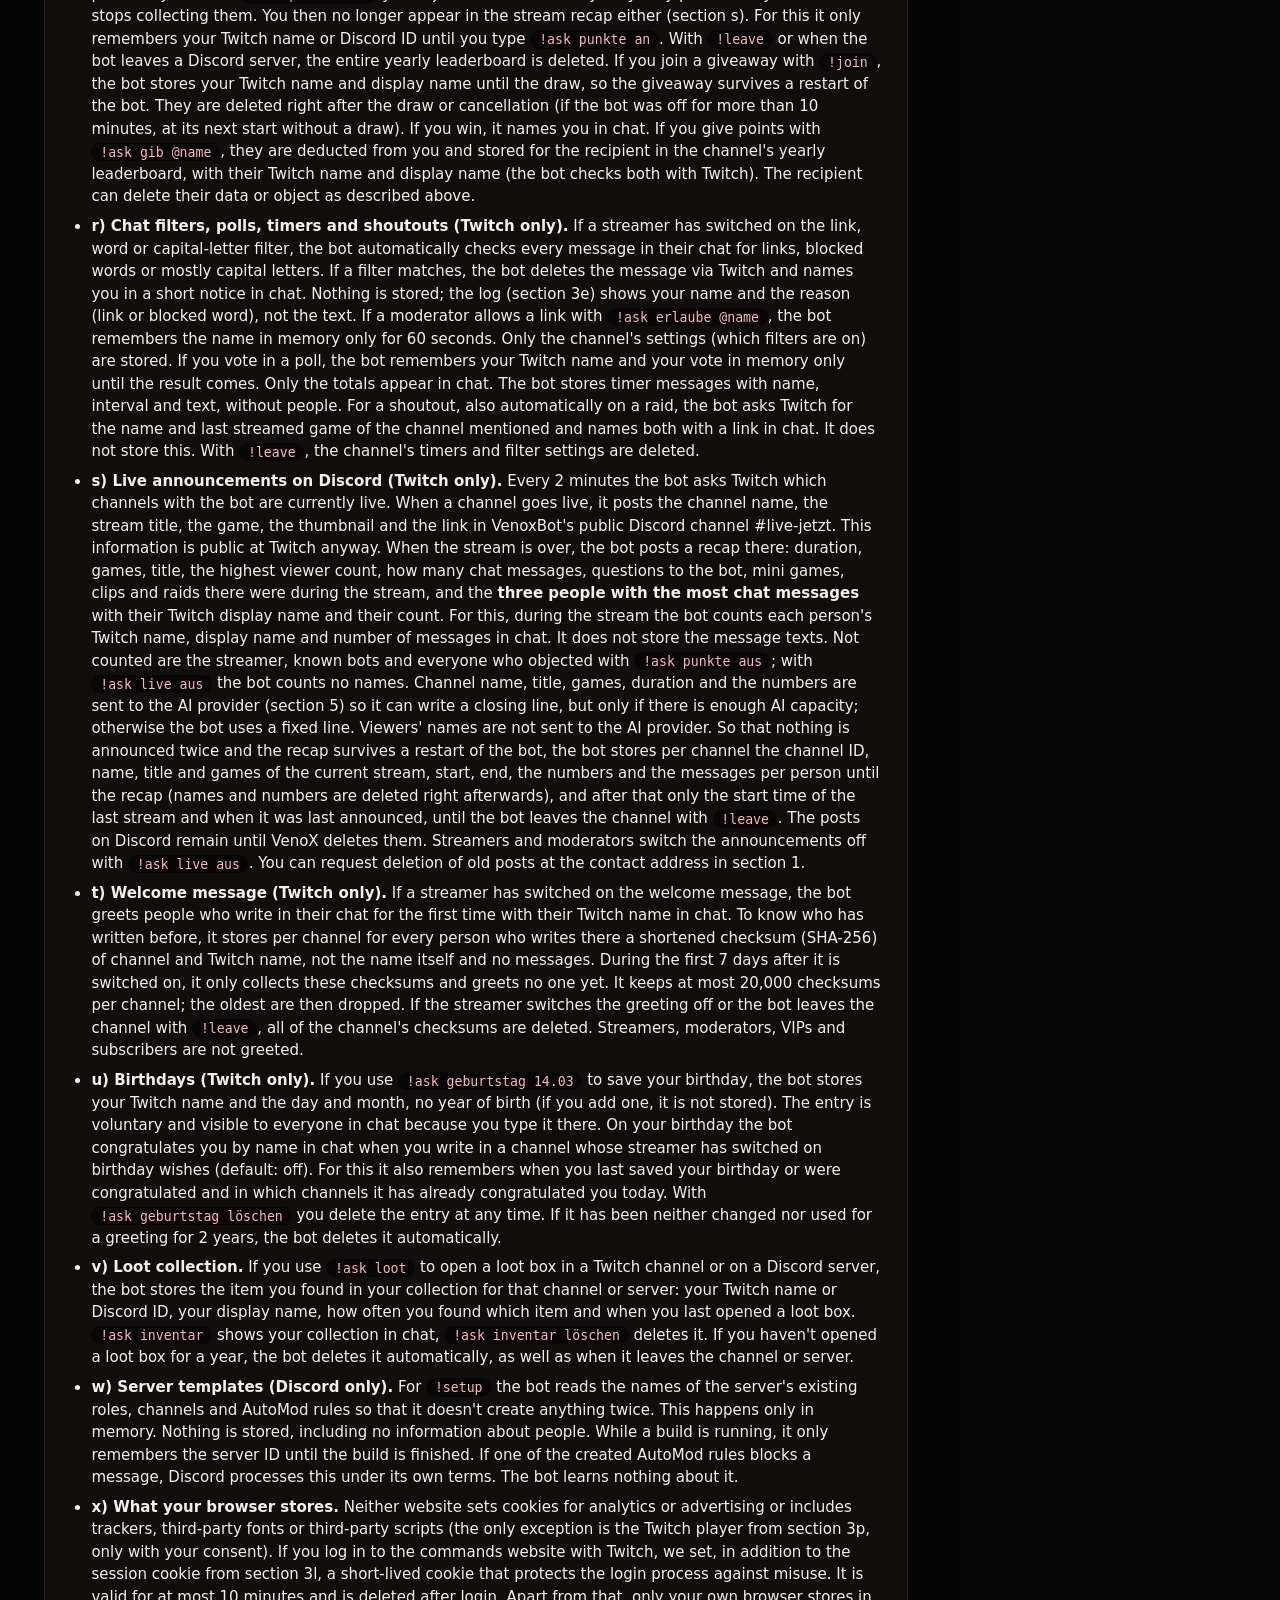
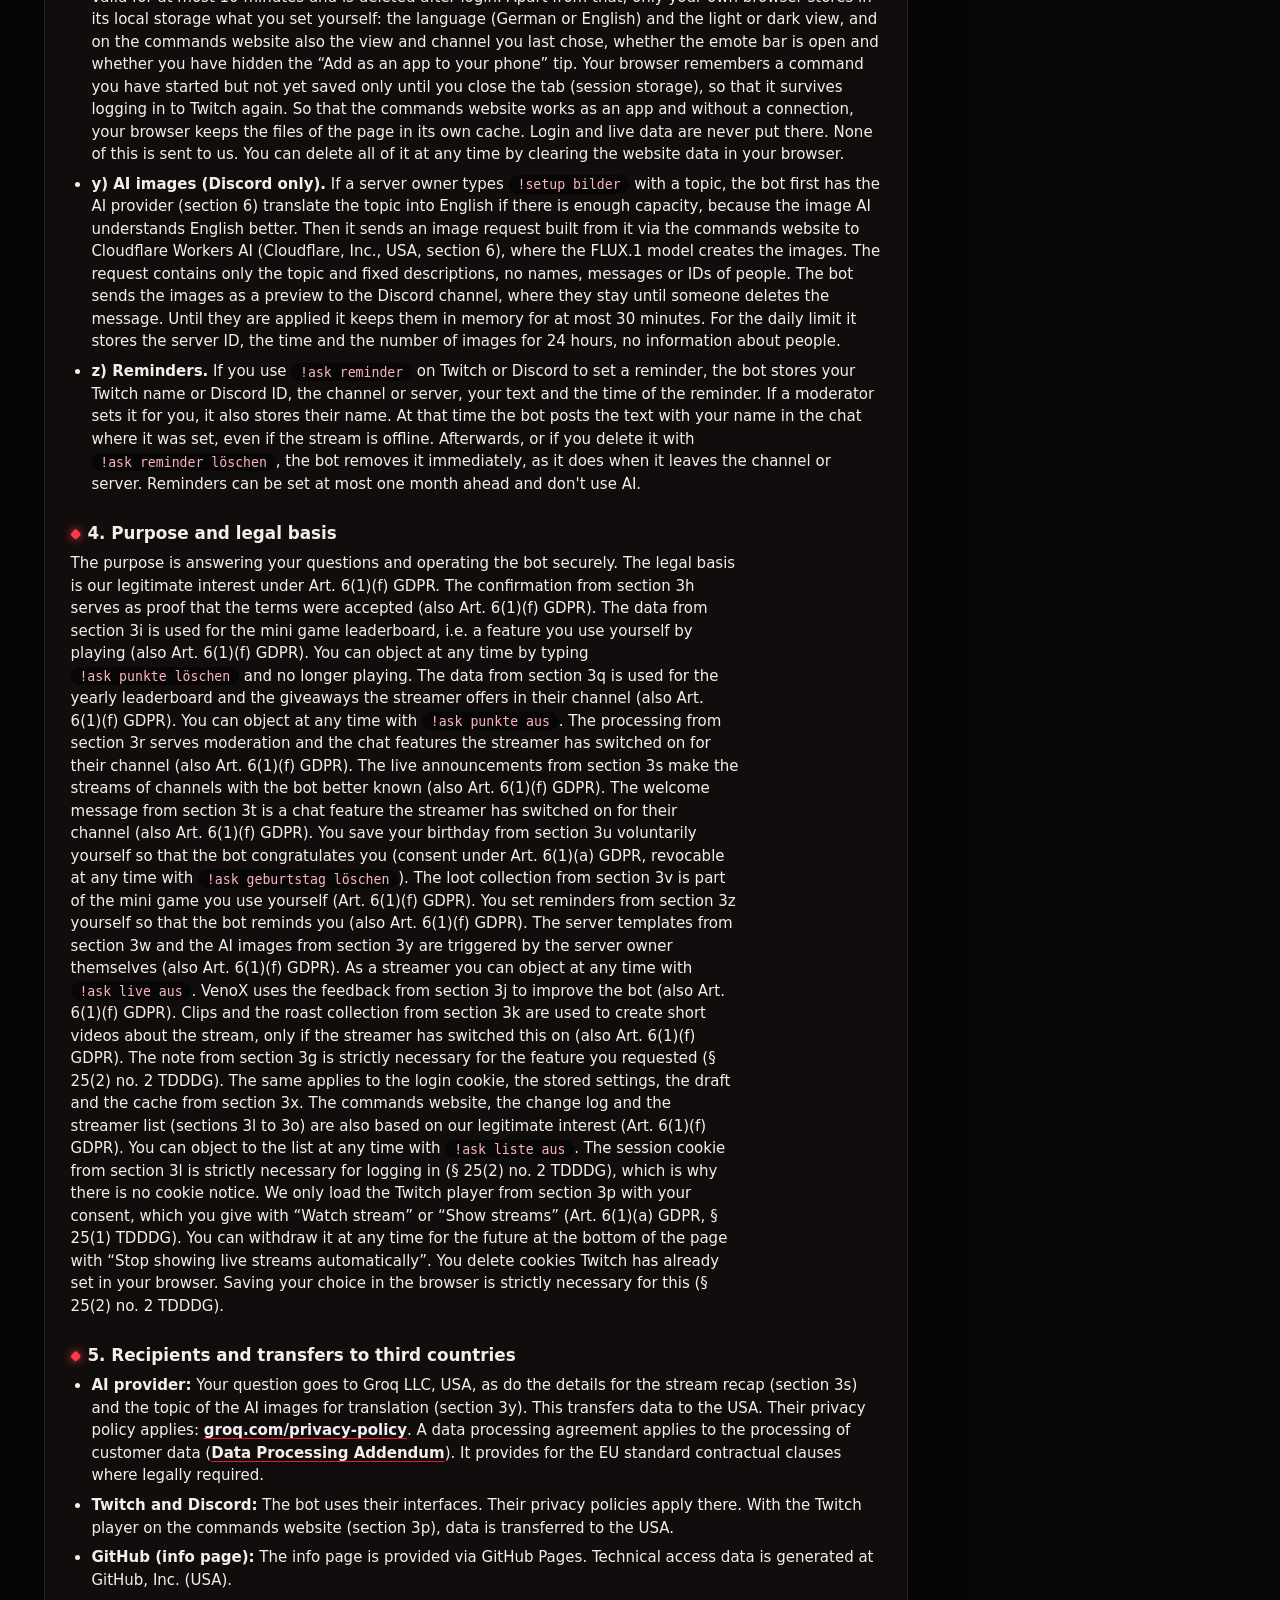
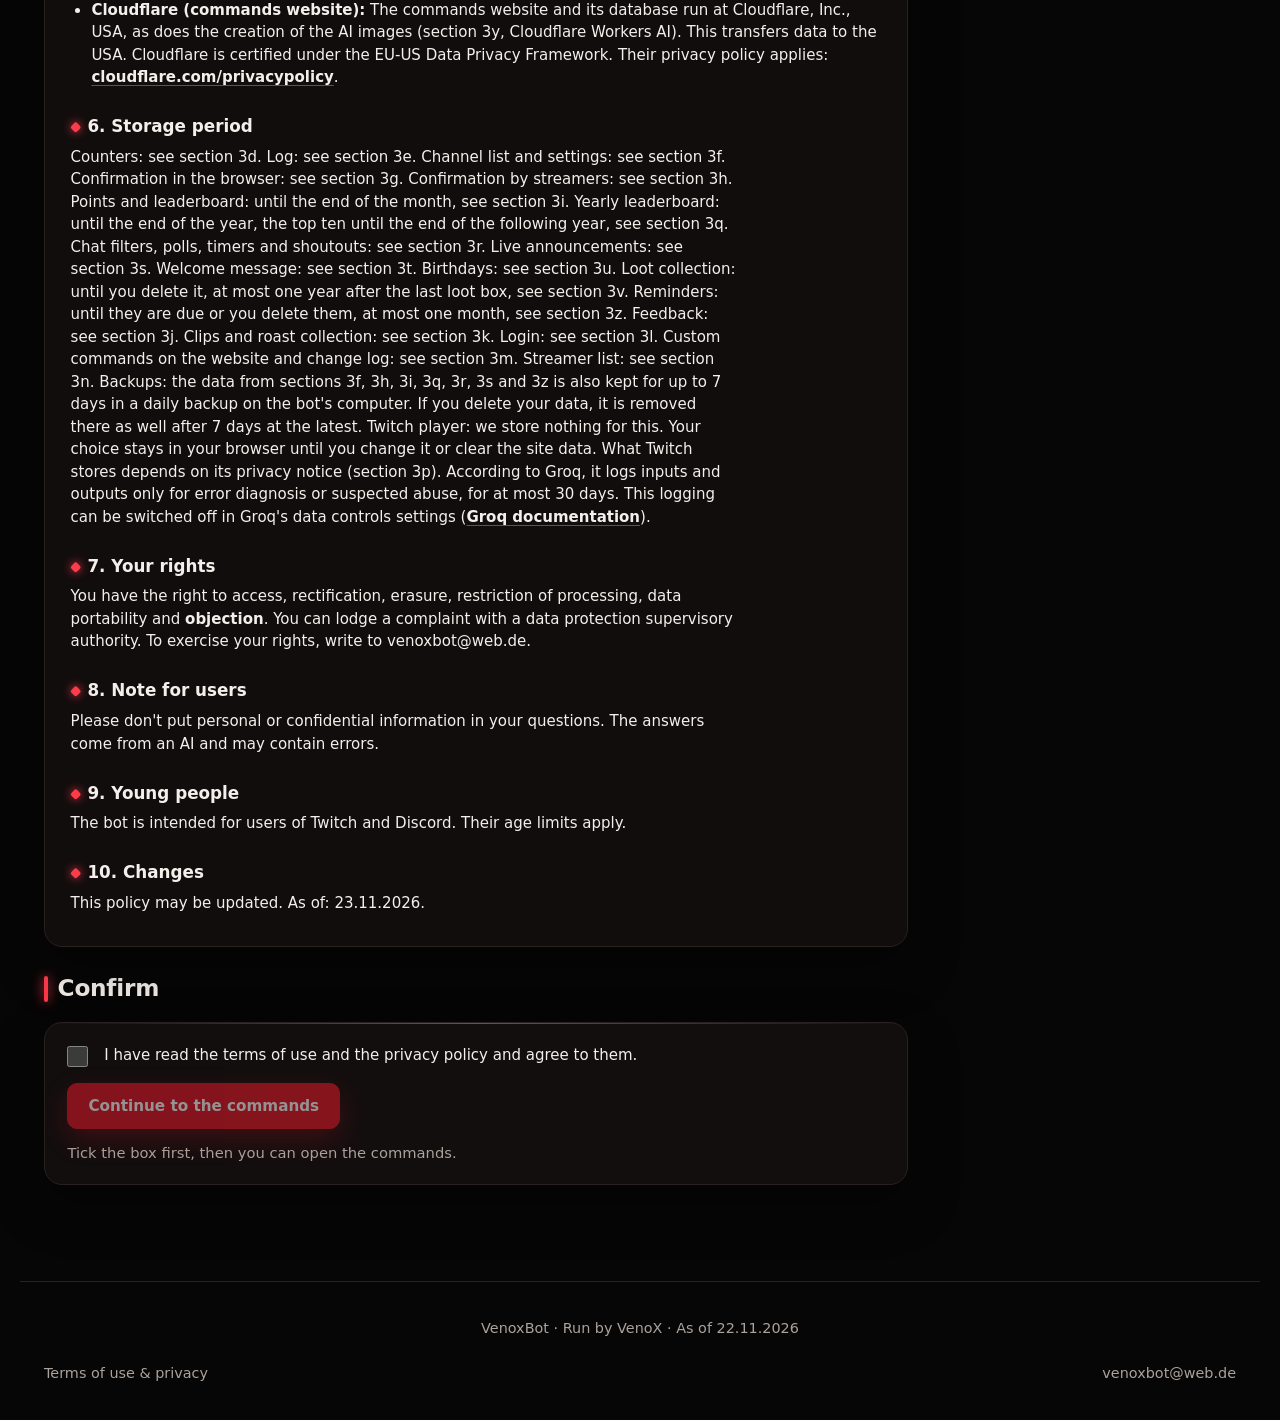
==== commit 3057c9bb: "Befehle: Platzhalter {followage} und {followdate} mit Beispiel Co-Authored-By: Claude Opus 5.5 <nore" ====
--- a/befehle.html
+++ b/befehle.html
@@ -169,7 +169,8 @@
       <div class="row"><code>!ask befehl aus !name</code><p>Schaltet einen eigenen Befehl kurz aus, ohne ihn zu löschen. Mit <span class="cmd">!ask befehl an !name</span> ist er wieder an.</p></div>
       <div class="row"><code>!ask befehle</code><p>Zeigt allen die Liste der eigenen Befehle.</p></div>
     </div>
-    <p class="note" style="margin-top:12px">Platzhalter im Text: <span class="cmd">{user}</span> (wer den Befehl schreibt), <span class="cmd">{touser}</span> (Name nach dem Befehl, z. B. <span class="cmd">!hug @tom</span>), <span class="cmd">{count}</span> (zählt bei jedem Aufruf hoch), <span class="cmd">{game}</span>, <span class="cmd">{title}</span>, <span class="cmd">{uptime}</span> (nur Twitch) und <span class="cmd">{random 1-100}</span>. Höchstens 50 Befehle pro Kanal bzw. Server, 400 Zeichen pro Text, jeder Befehl höchstens alle 5 Sekunden. Texte mit gesperrten Begriffen werden nicht gespeichert. Für Twitch-Kanäle geht alles auch bequem auf der <a href="https://befehle.venoxbot.workers.dev" target="_blank" rel="noopener">Befehle-Website</a>, mit Emote-Auswahl (Anmeldung mit Twitch, für Streamer und Mods).</p>
+    <p class="note" style="margin-top:12px">Platzhalter im Text: <span class="cmd">{user}</span> (wer den Befehl schreibt), <span class="cmd">{touser}</span> (Name nach dem Befehl, z. B. <span class="cmd">!hug @tom</span>), <span class="cmd">{count}</span> (zählt bei jedem Aufruf hoch), <span class="cmd">{game}</span>, <span class="cmd">{title}</span>, <span class="cmd">{uptime}</span> (nur Twitch), <span class="cmd">{random 1-100}</span> sowie <span class="cmd">{followage}</span> und <span class="cmd">{followdate}</span> (wie lange bzw. seit wann die Person aus <span class="cmd">{touser}</span> dem Kanal folgt, nur Twitch). Höchstens 50 Befehle pro Kanal bzw. Server, 400 Zeichen pro Text, jeder Befehl höchstens alle 5 Sekunden. Texte mit gesperrten Begriffen werden nicht gespeichert. Für Twitch-Kanäle geht alles auch bequem auf der <a href="https://befehle.venoxbot.workers.dev" target="_blank" rel="noopener">Befehle-Website</a>, mit Emote-Auswahl (Anmeldung mit Twitch, für Streamer und Mods).</p>
+    <p class="note">Beispiel für die Follow-Dauer: Befehl <span class="cmd">!followage</span> mit dem Text <span class="cmd">{touser} folgt seit {followage} (seit {followdate}) 💜</span> ergibt zum Beispiel <span class="cmd">Tobi_TV folgt seit 1 Jahr, 3 Monaten und 12 Tagen (seit 12.08.2025) 💜</span>. Funktioniert nur, wenn VenoX_Bot in deinem Kanal Mod ist.</p>
   </section>
 
   <section>
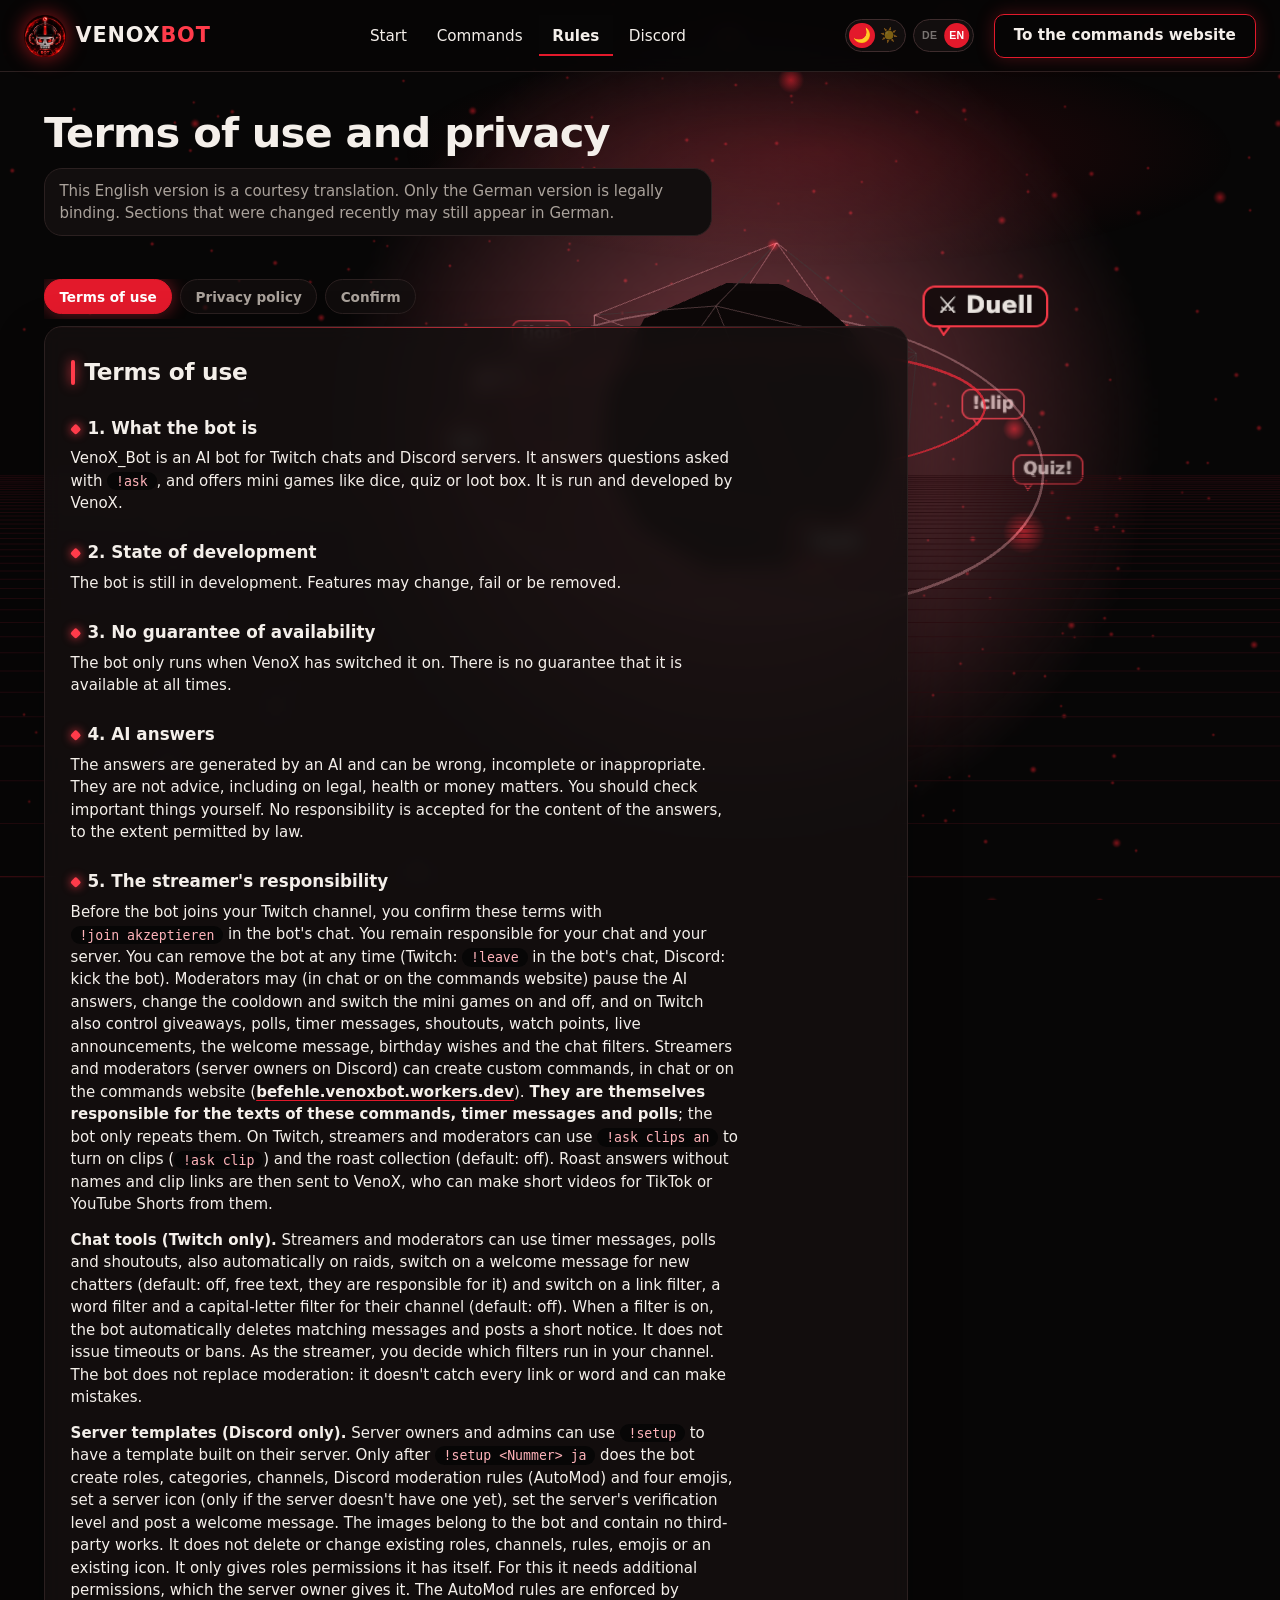
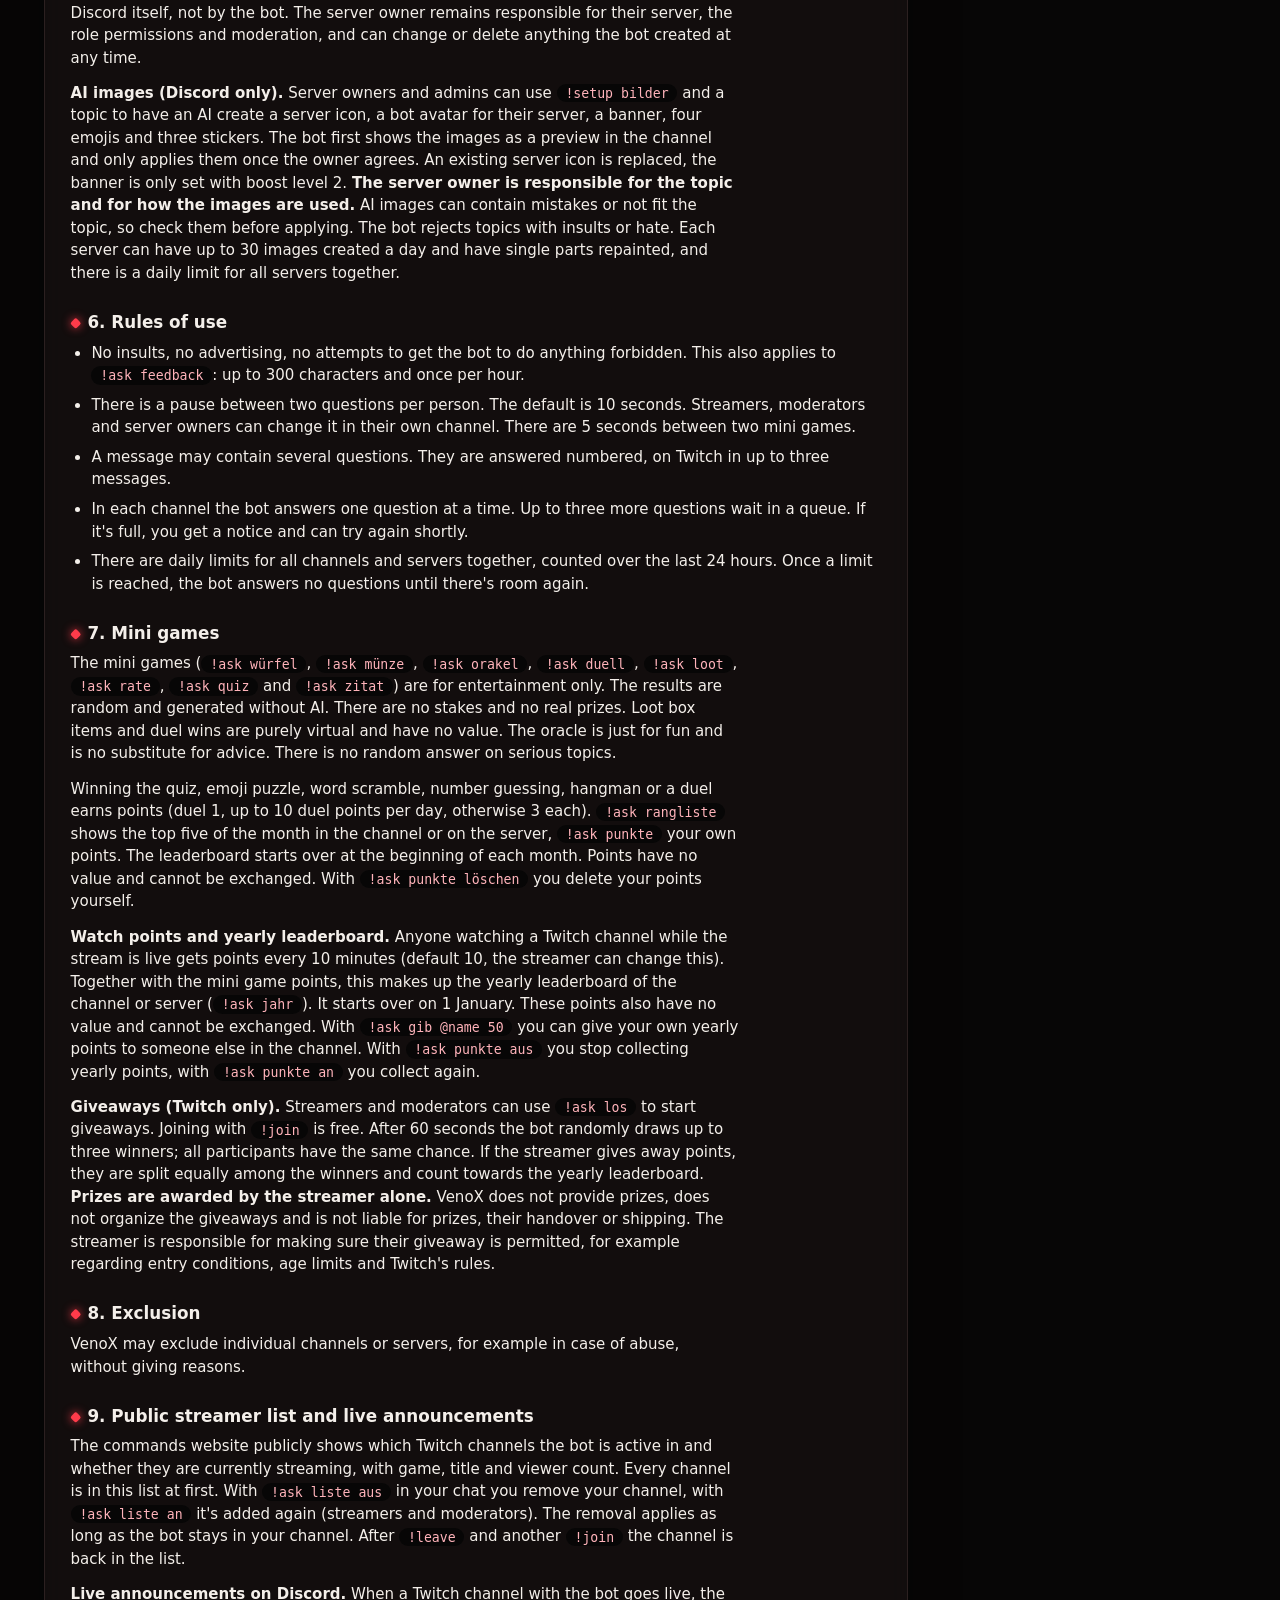
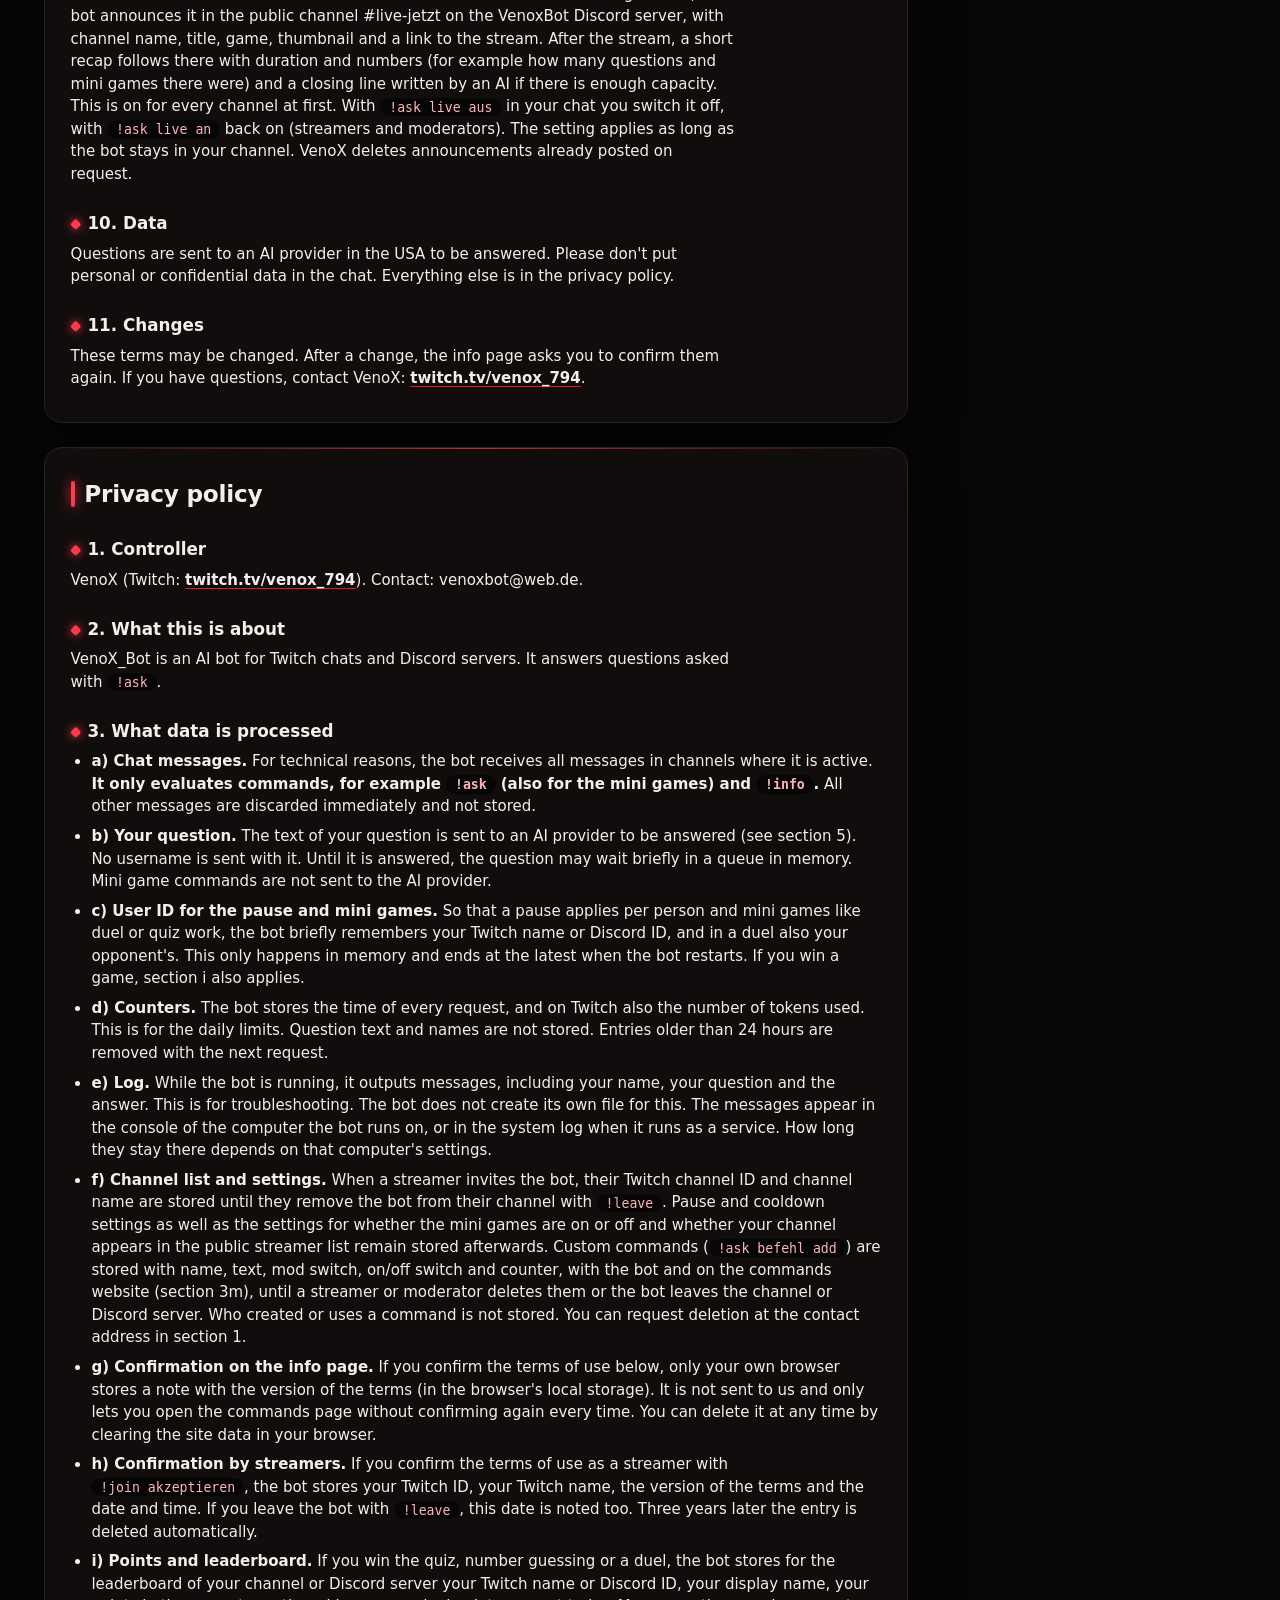
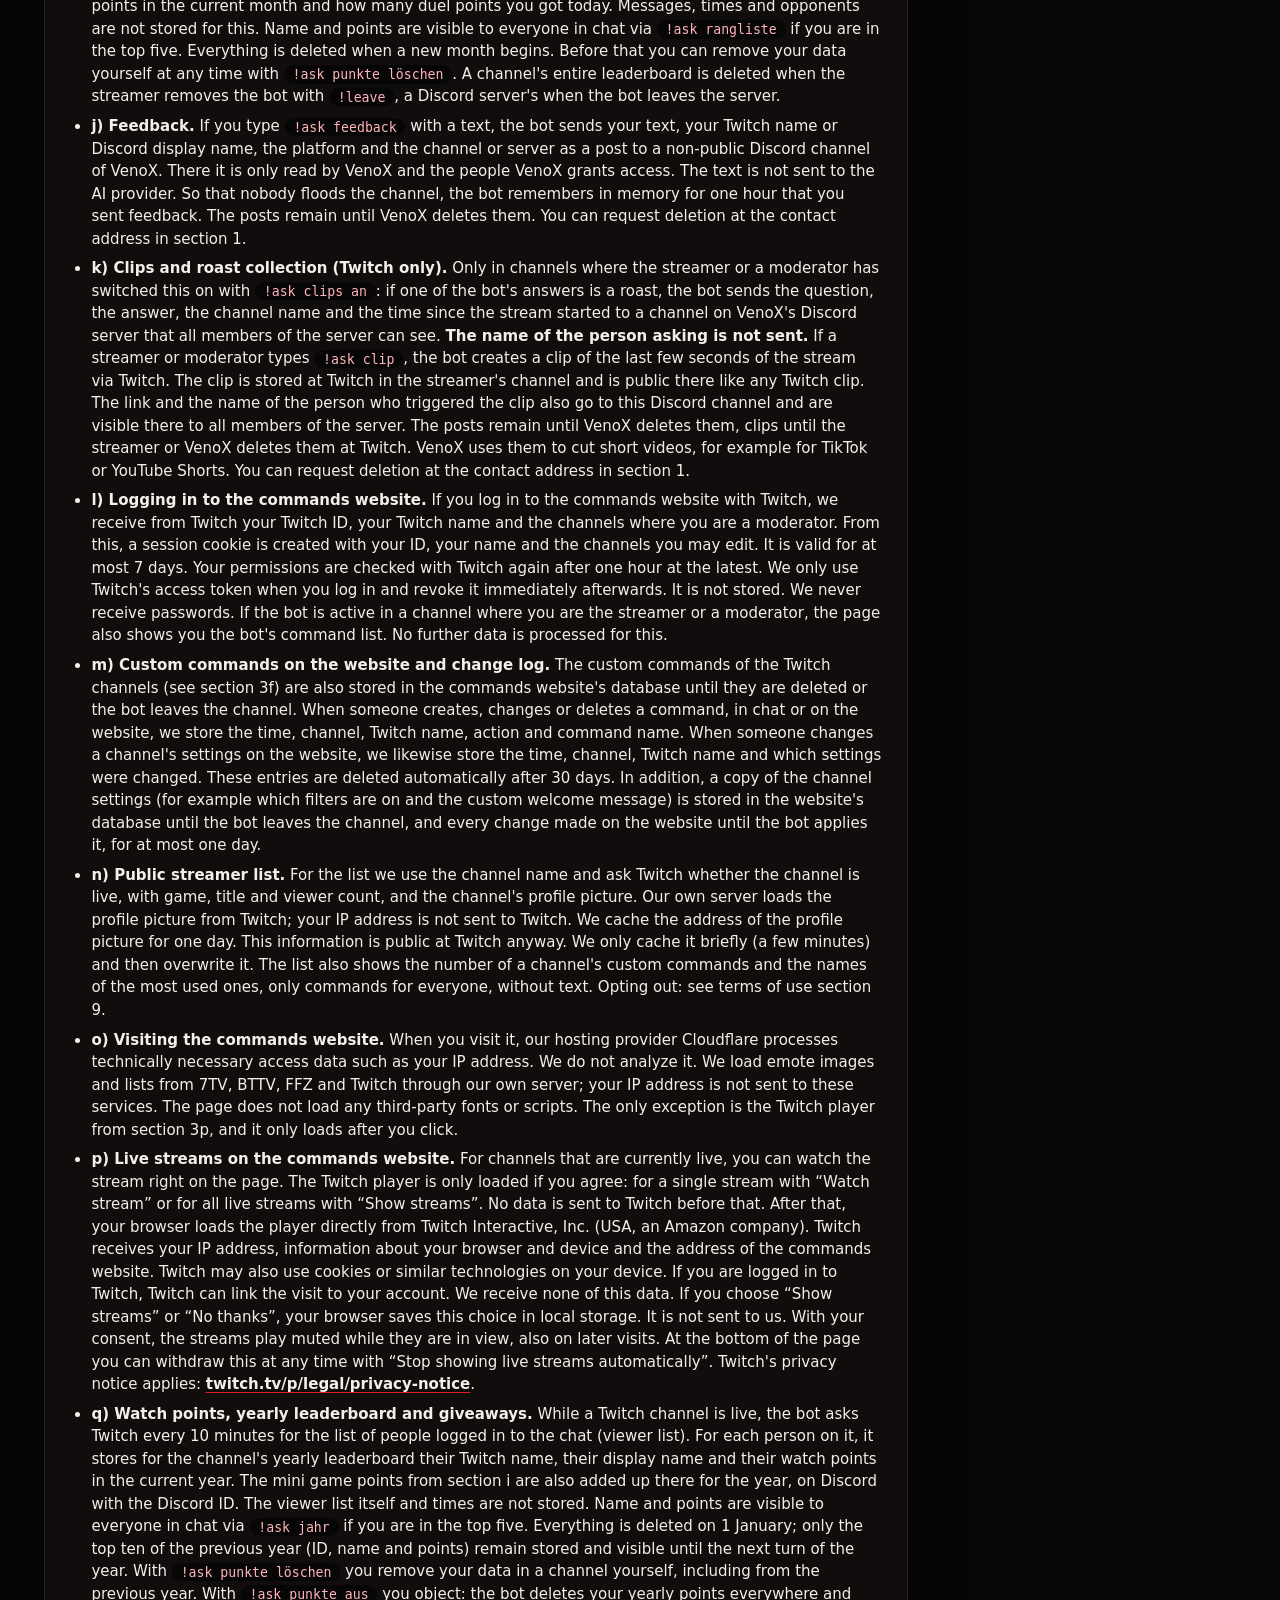
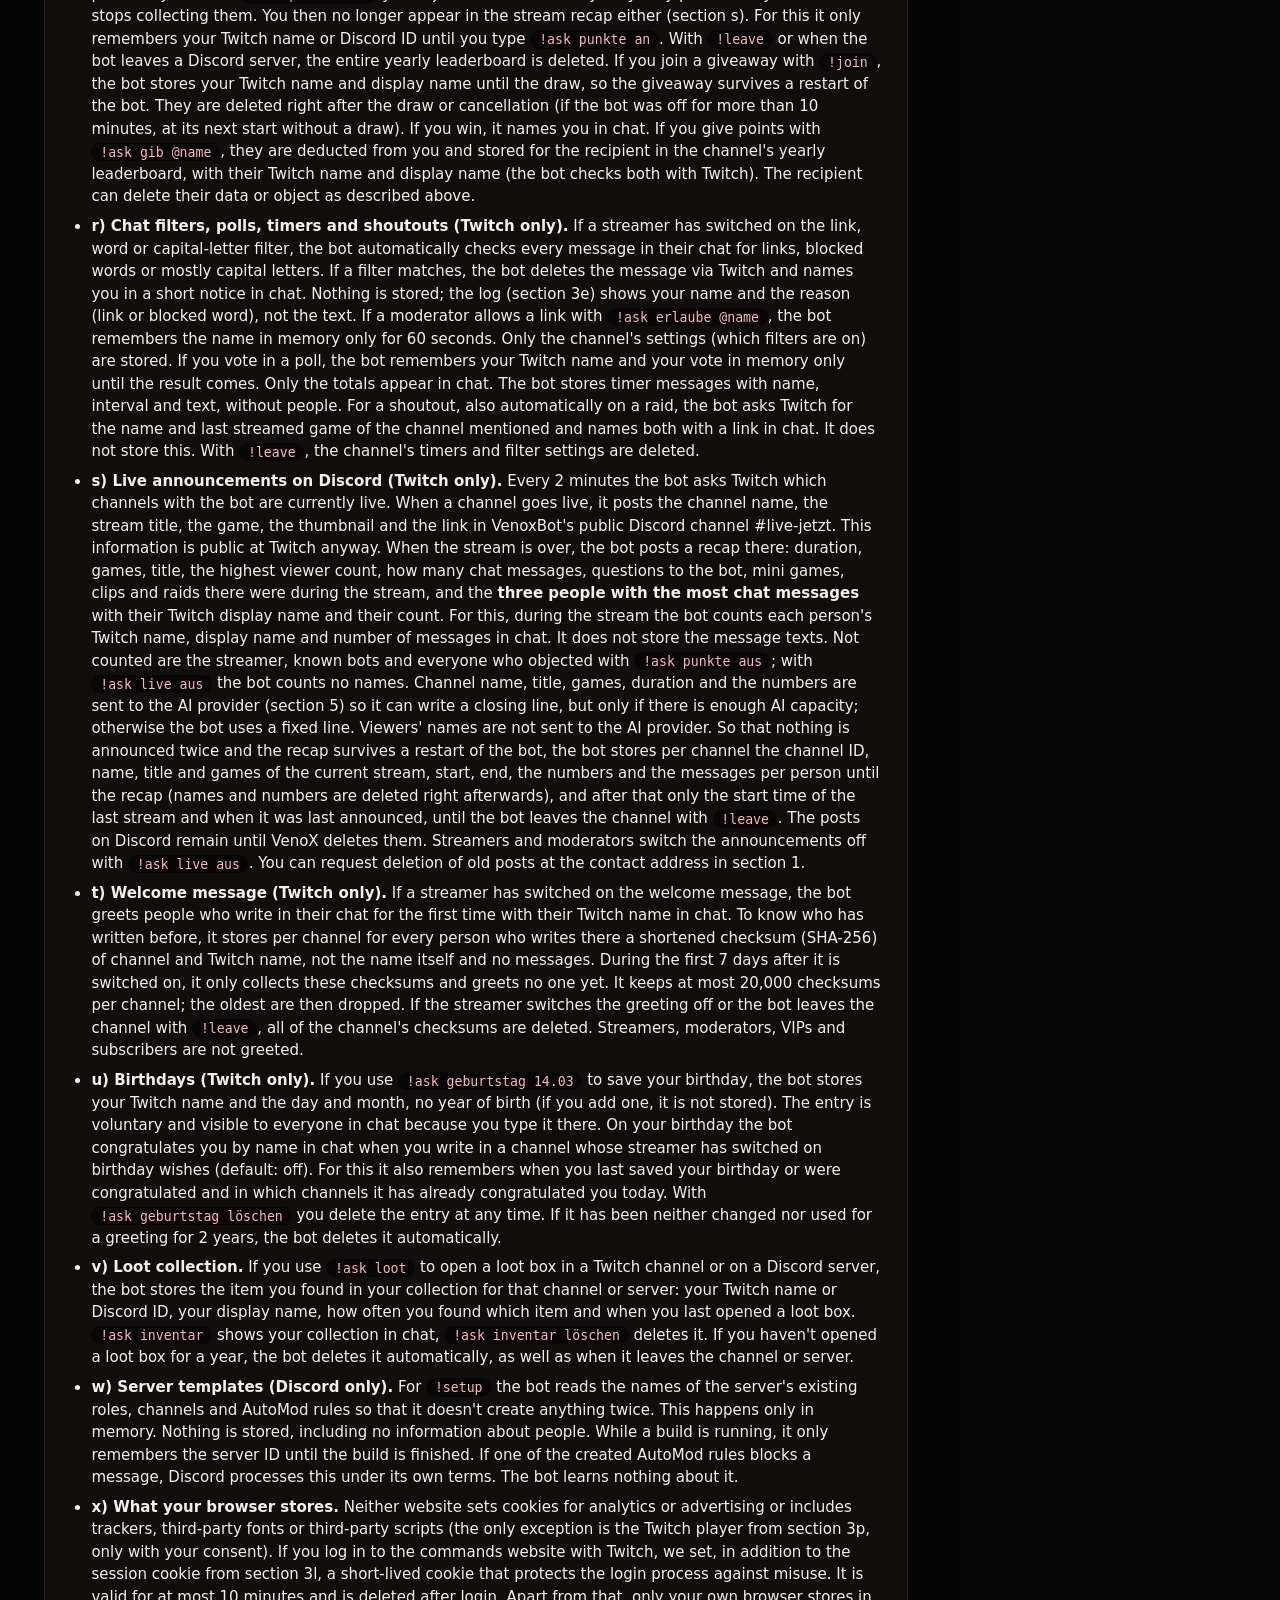
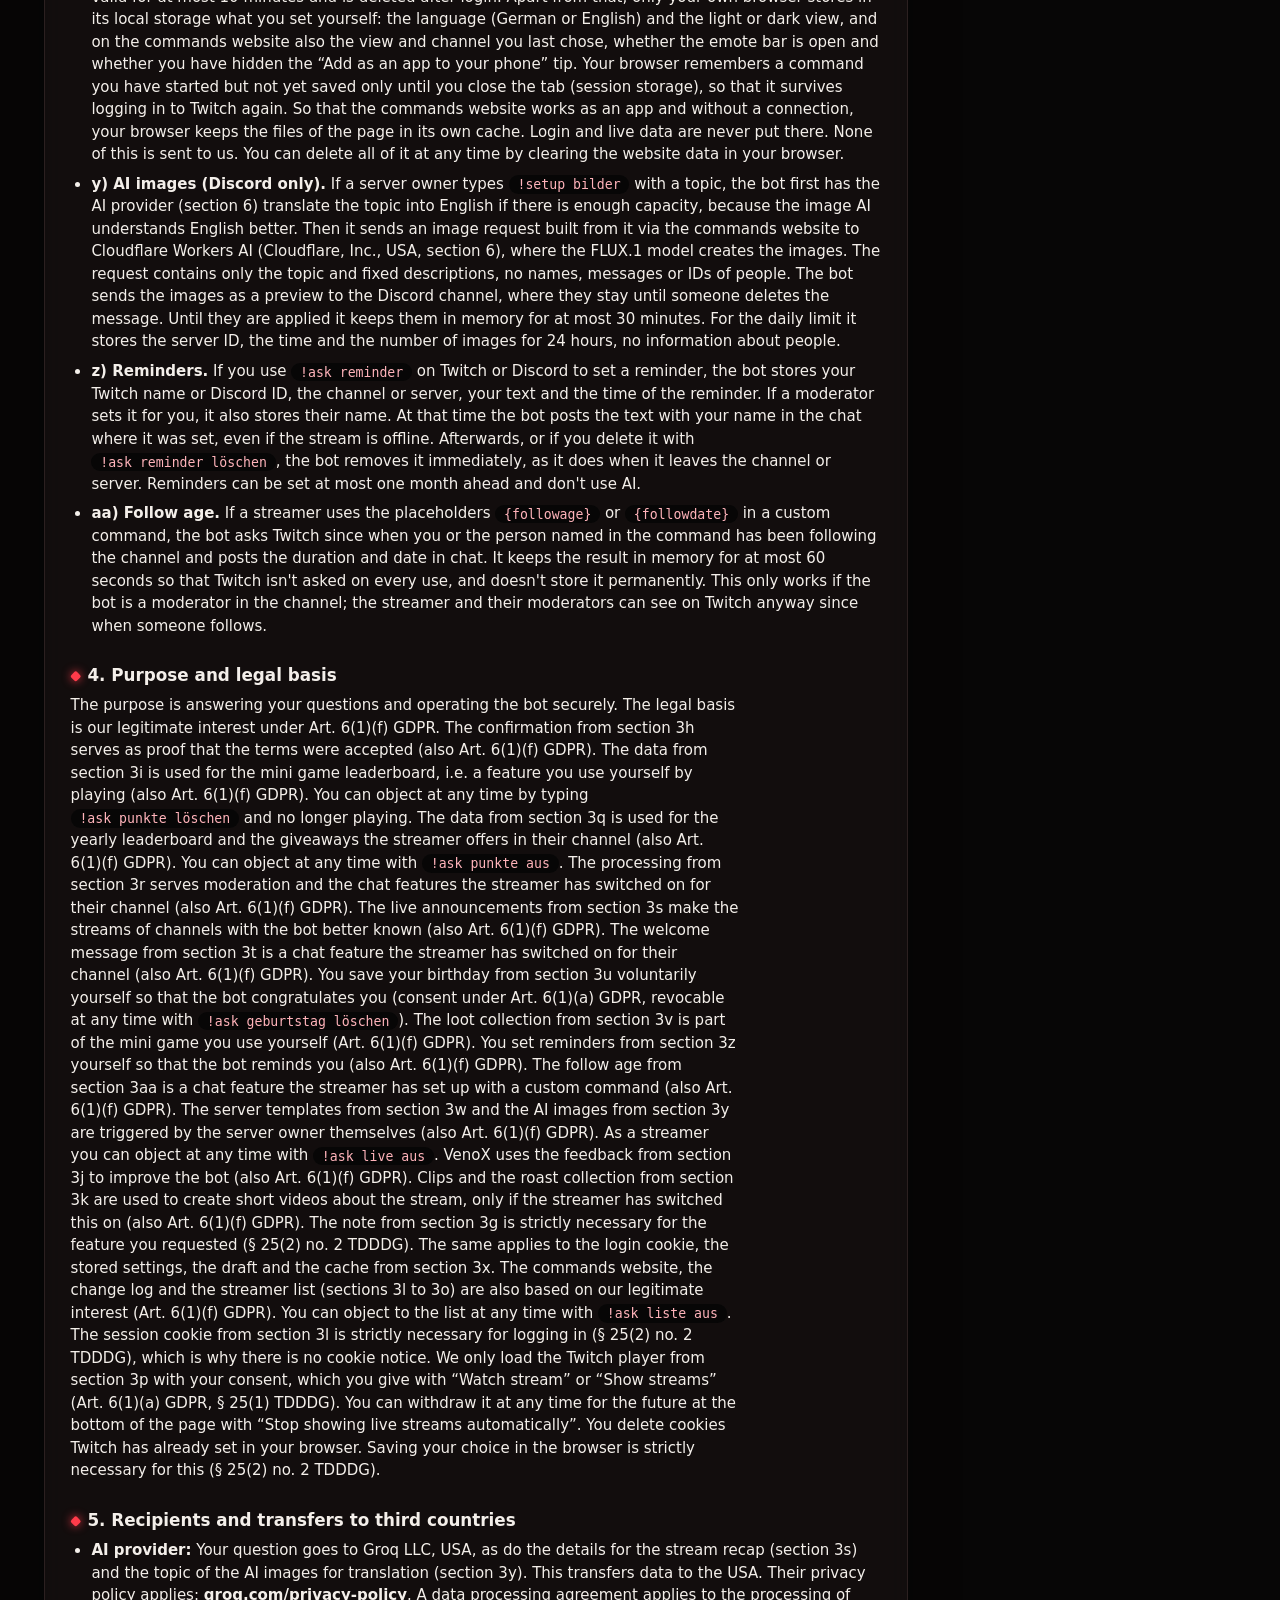
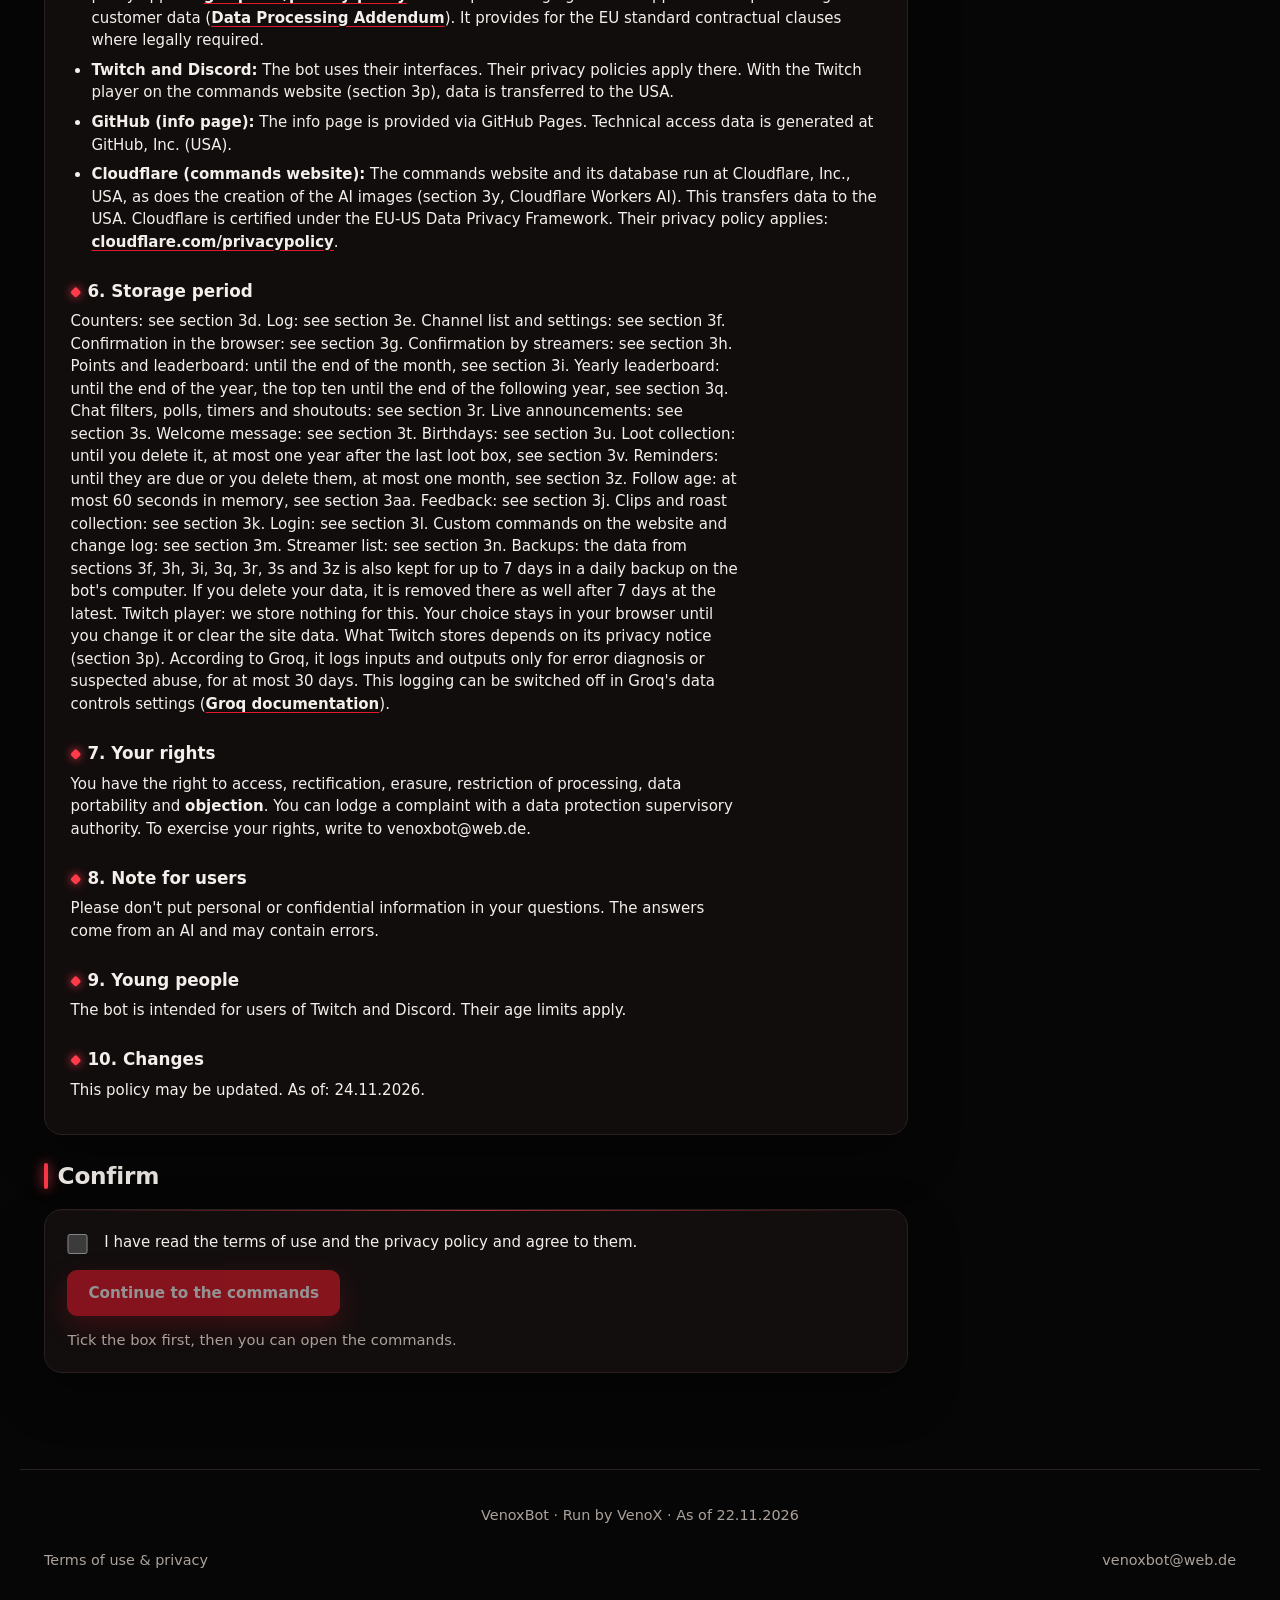
==== commit 1b661d25: "Datenschutz: Punkt 3aa Follow-Dauer, Stand 2026-11-24-1 Co-Authored-By: Claude Opus 5.5 <noreply@ant" ====
--- a/befehle.html
+++ b/befehle.html
@@ -25,7 +25,7 @@
 <script>
 // Die Befehle gibt es erst, wenn die Nutzungsbedingungen bestätigt wurden (siehe nutzungsbedingungen.html).
 (function () {
-  var STAND = "2026-11-23-1", KEY = "venoxbot-bedingungen", ok = false, usable = false;
+  var STAND = "2026-11-24-1", KEY = "venoxbot-bedingungen", ok = false, usable = false;
   try { usable = true; if (localStorage.getItem(KEY) === STAND) ok = true; } catch (e) {}
   try { usable = true; if (sessionStorage.getItem(KEY) === STAND) ok = true; } catch (e) {}
   // Kann der Browser gar nichts speichern, wird die Seite trotzdem gezeigt.
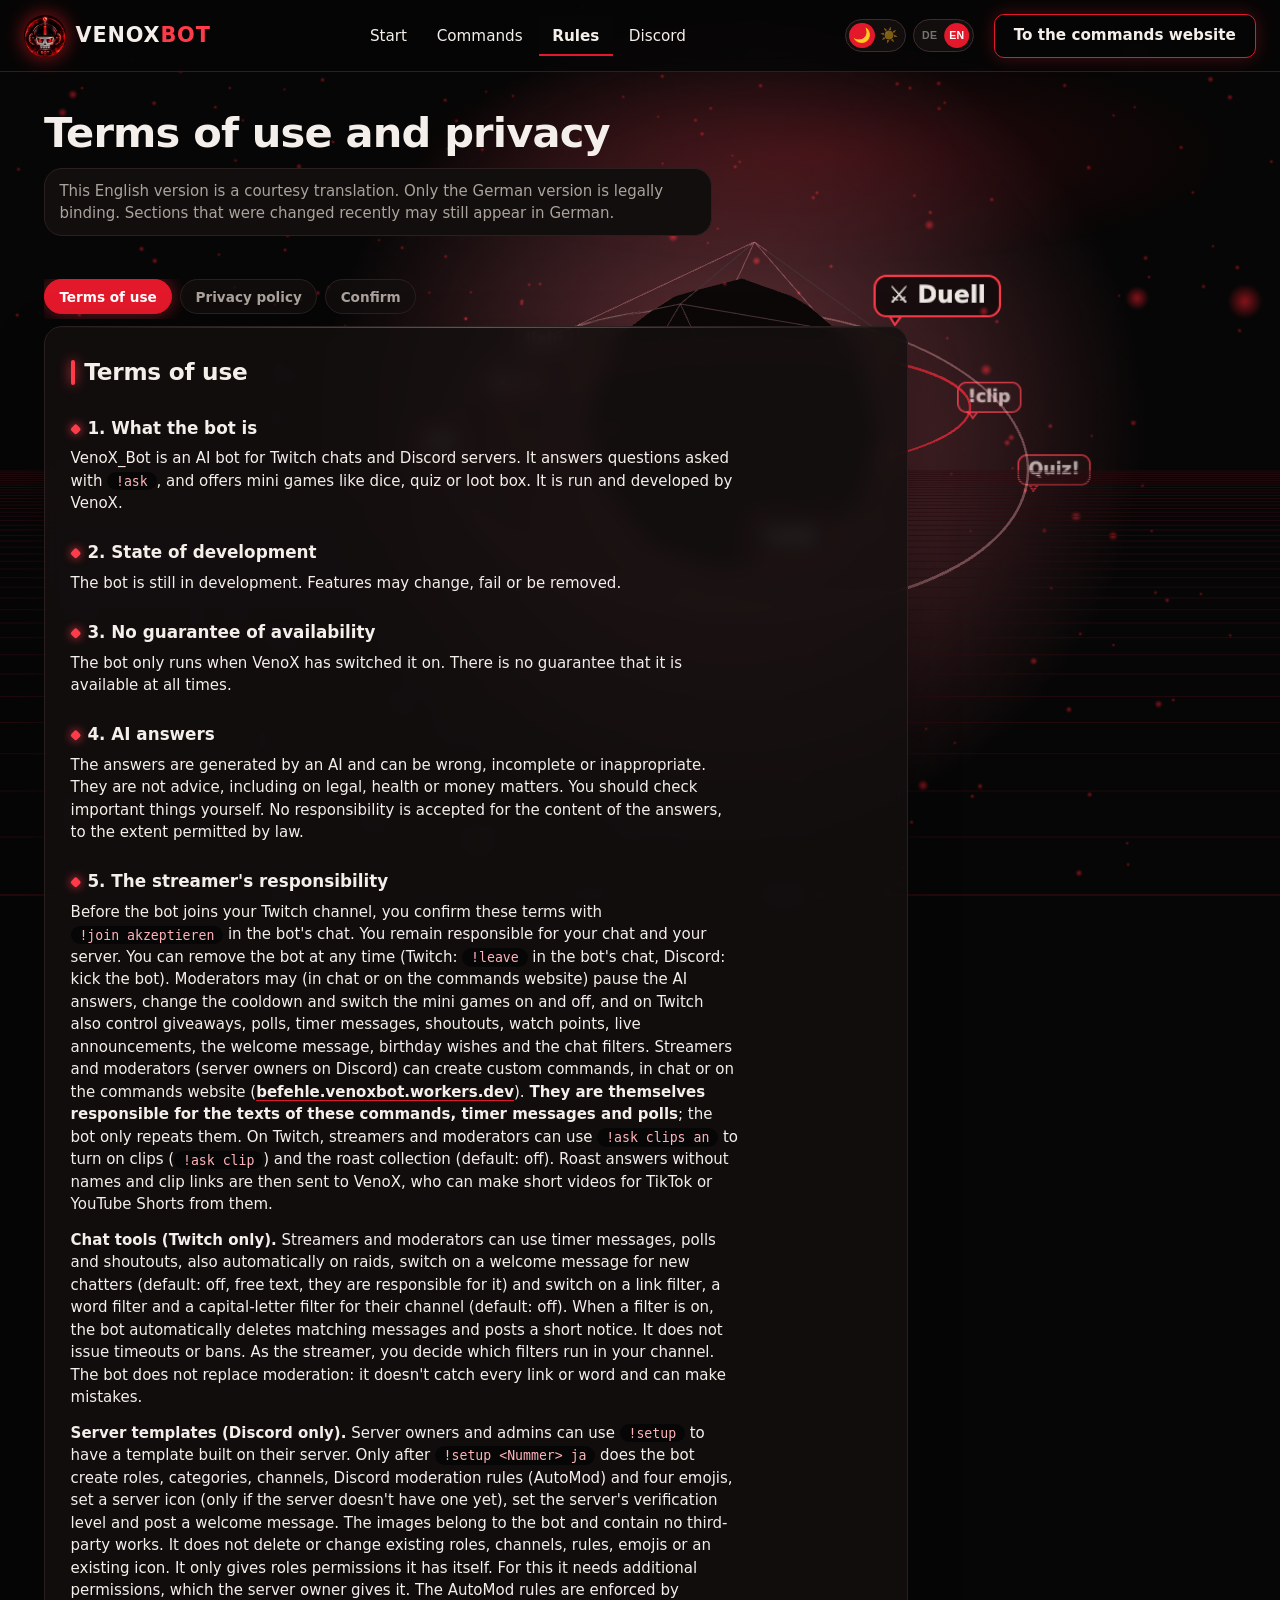
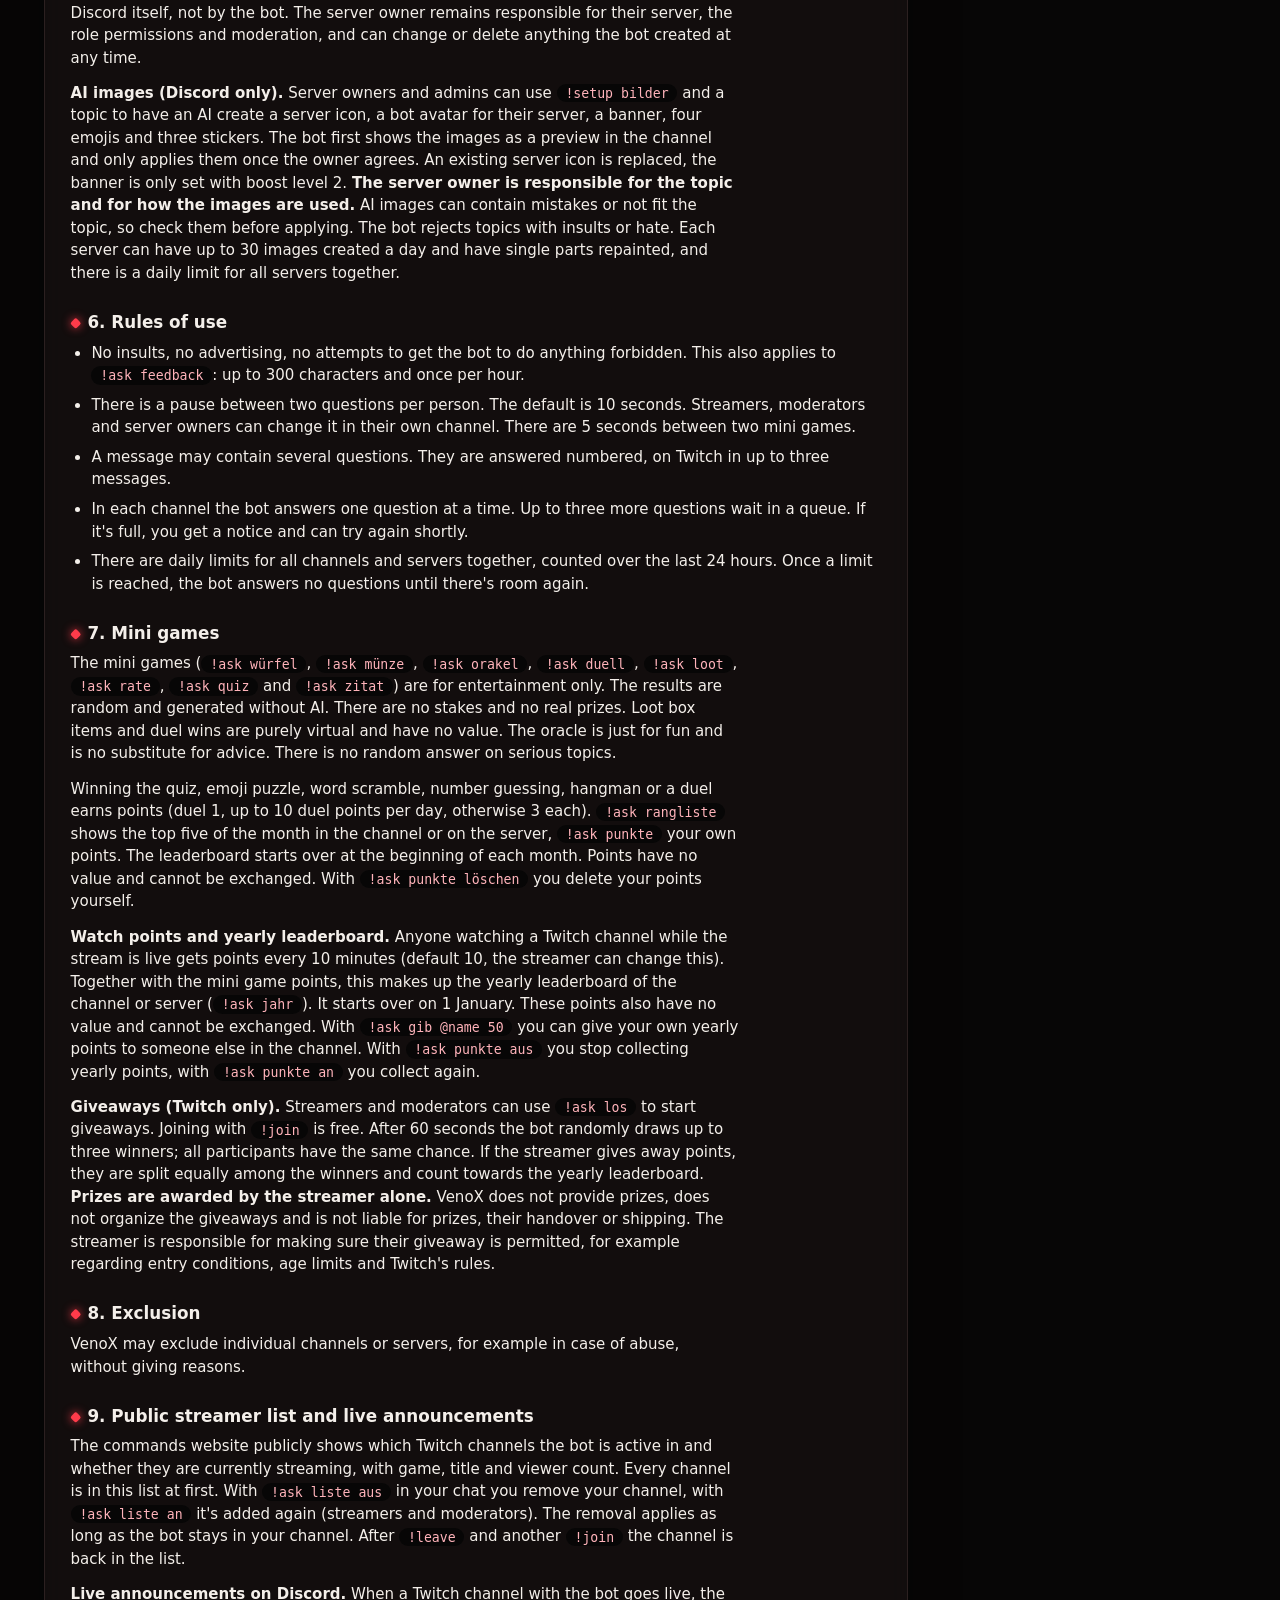
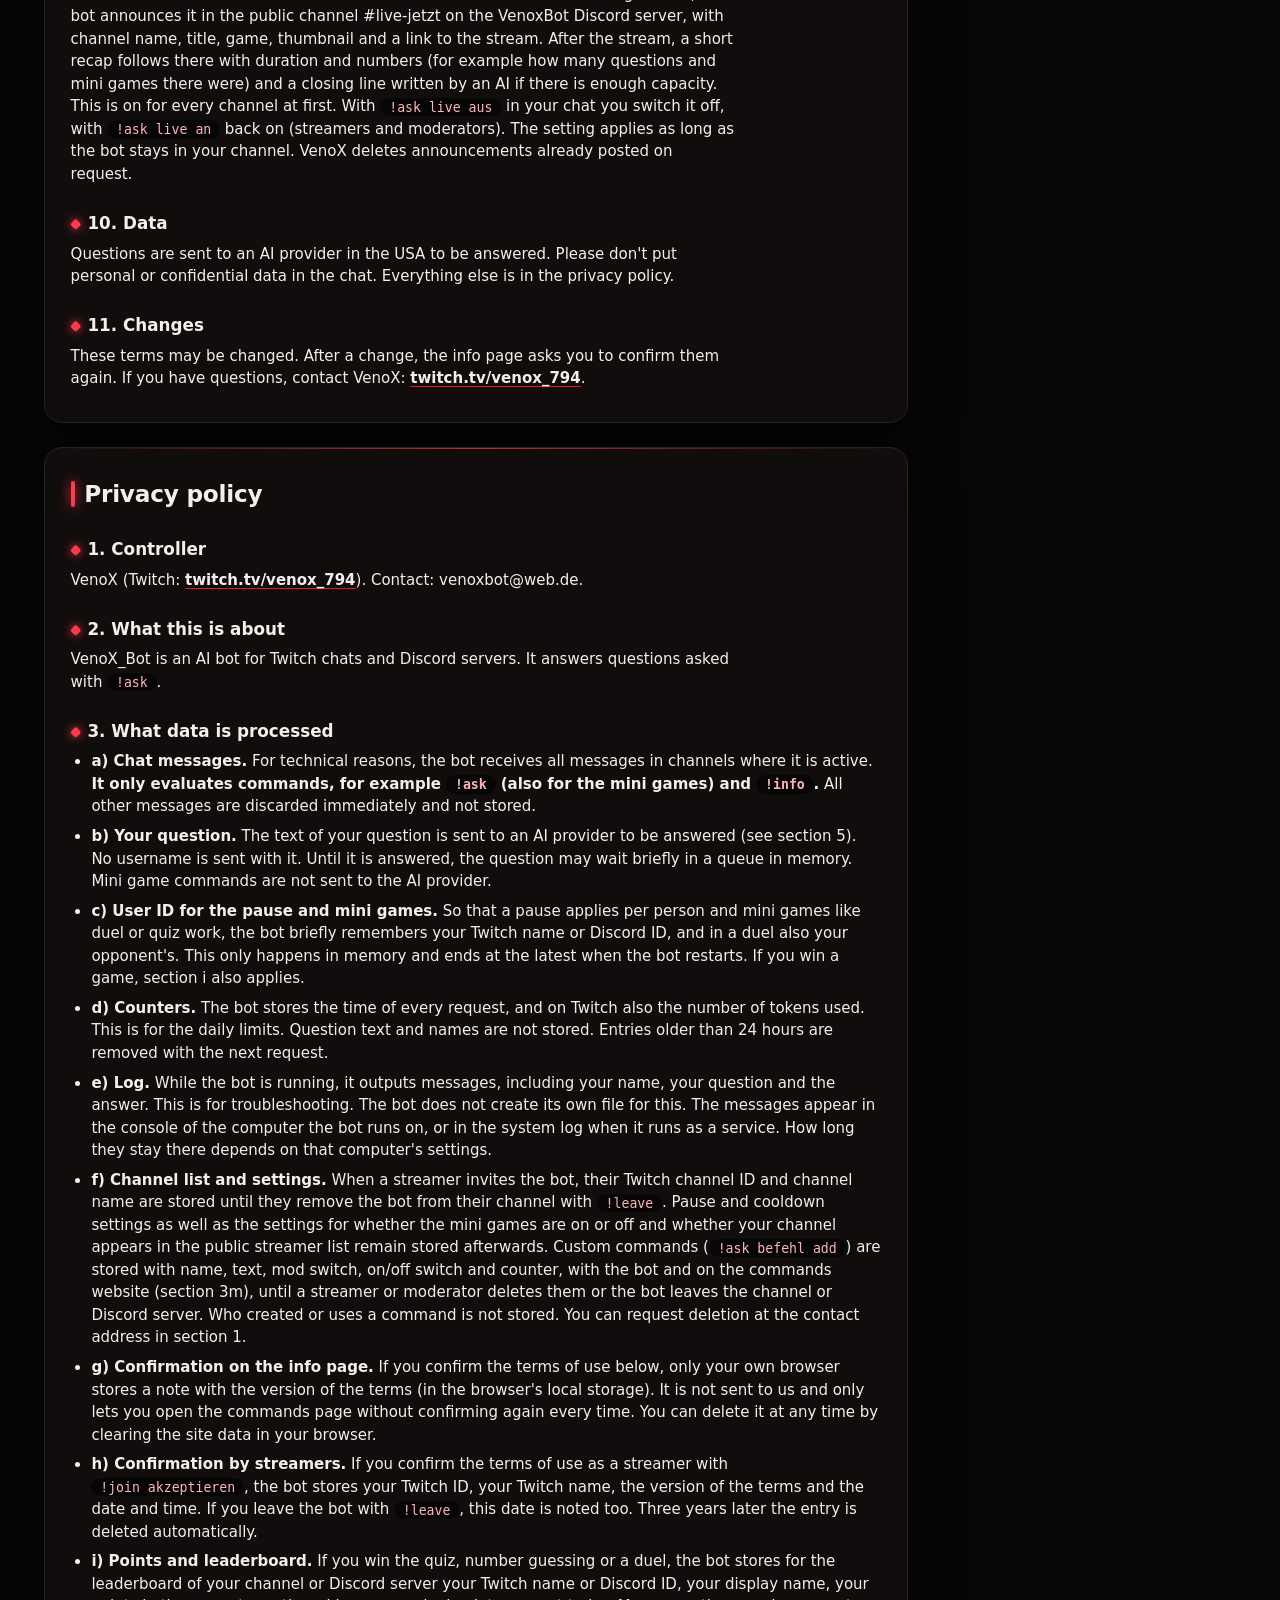
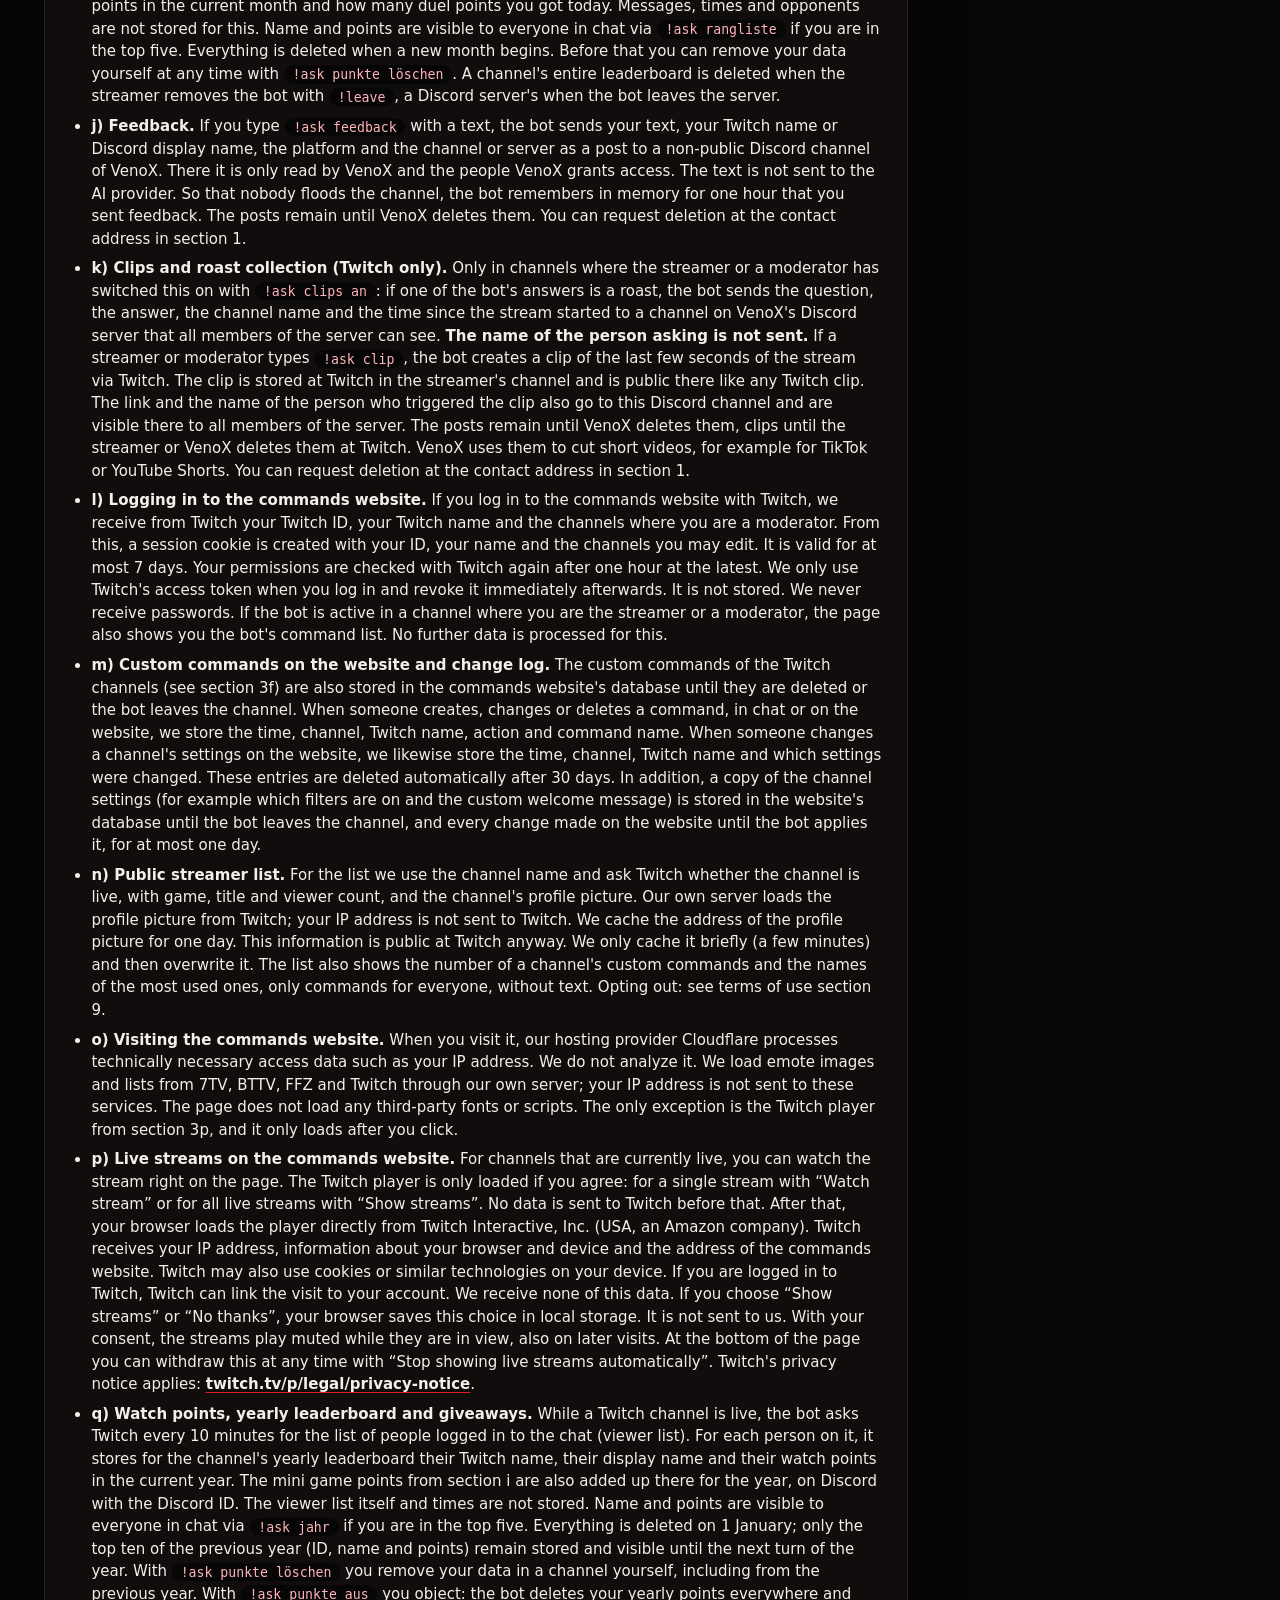
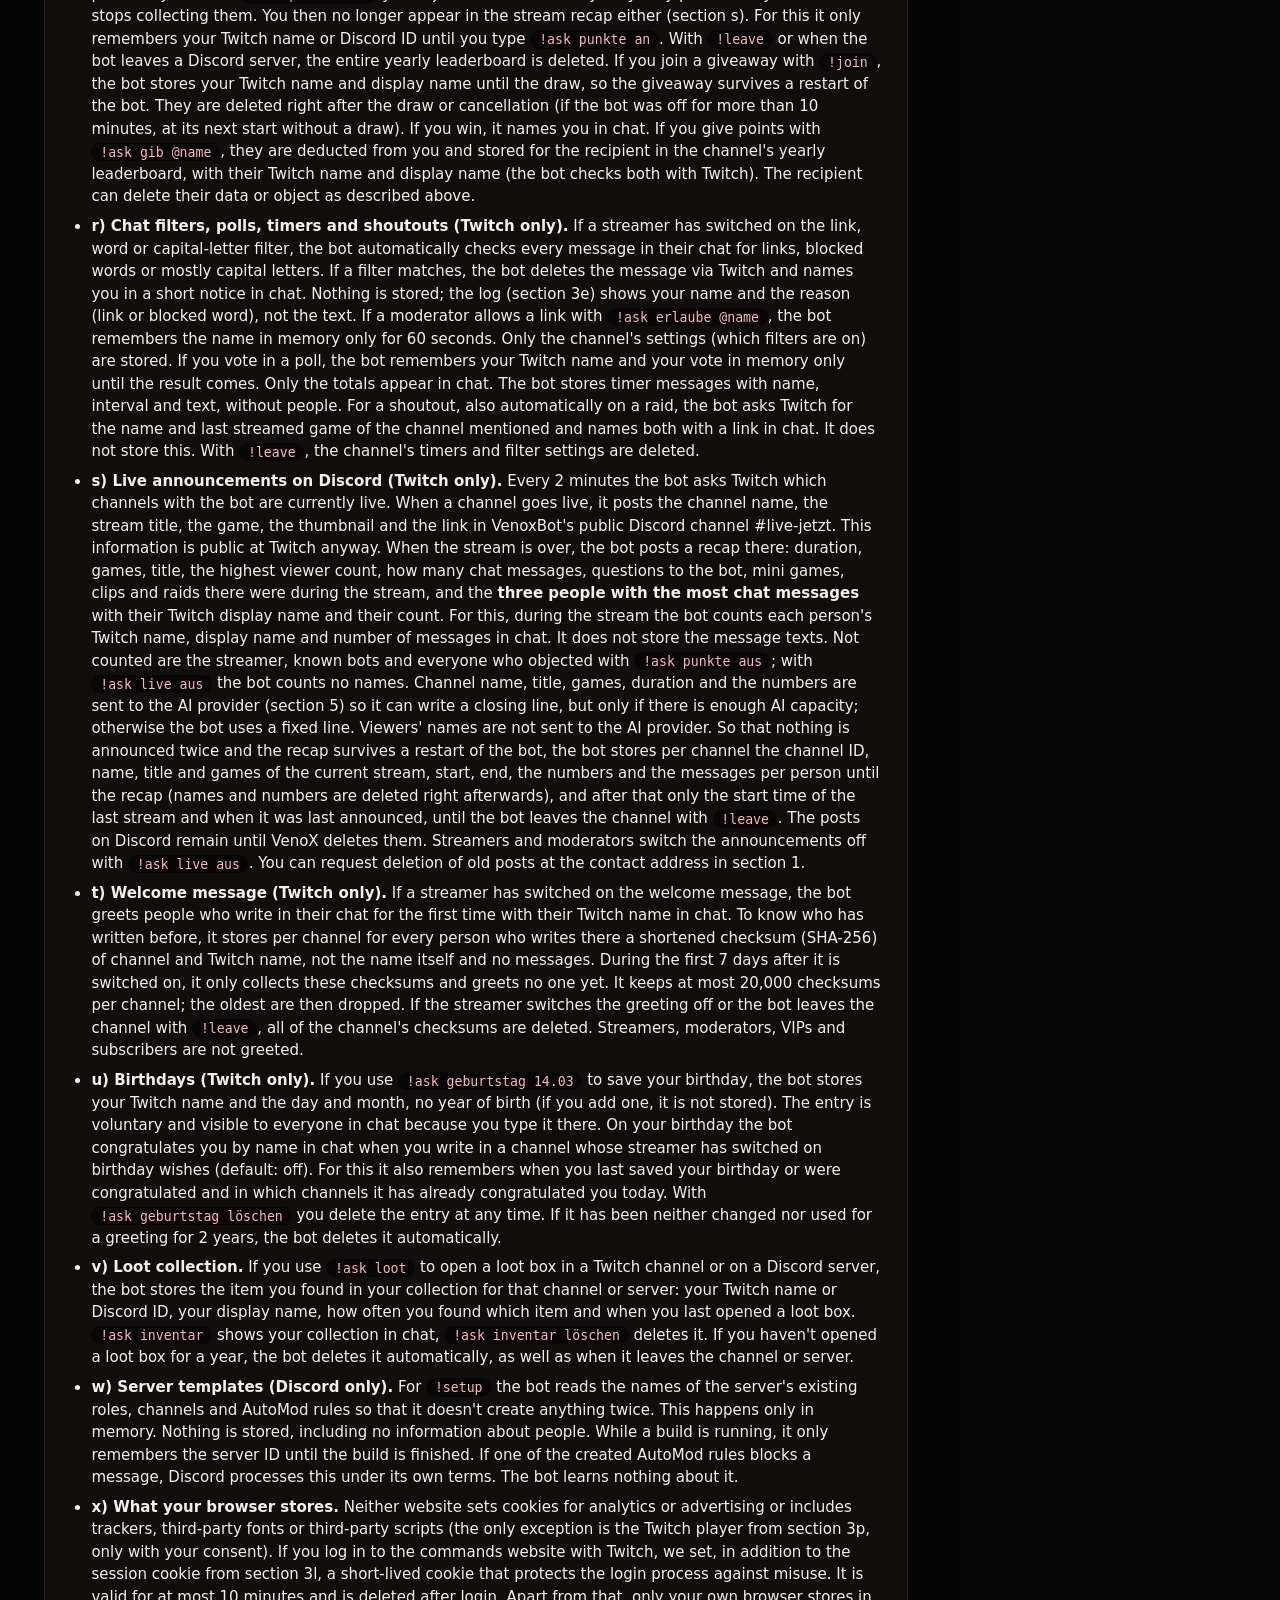
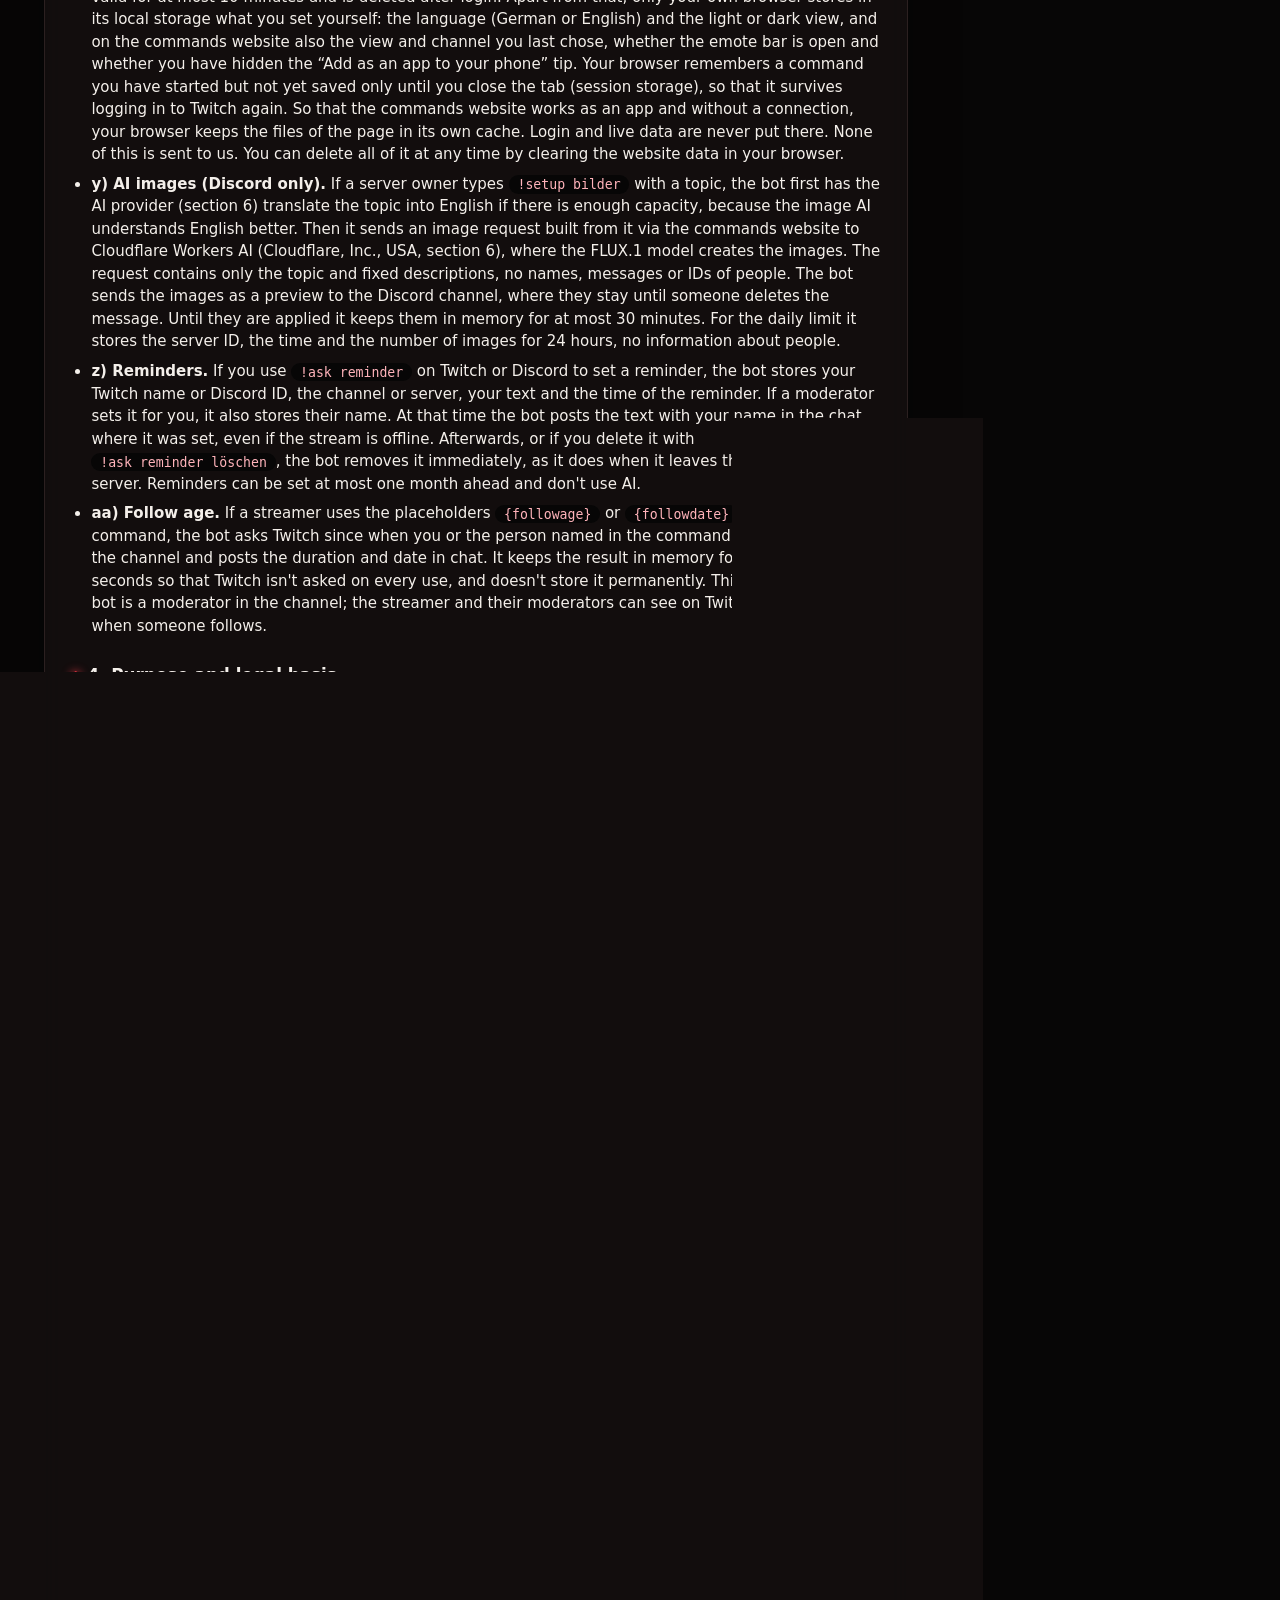
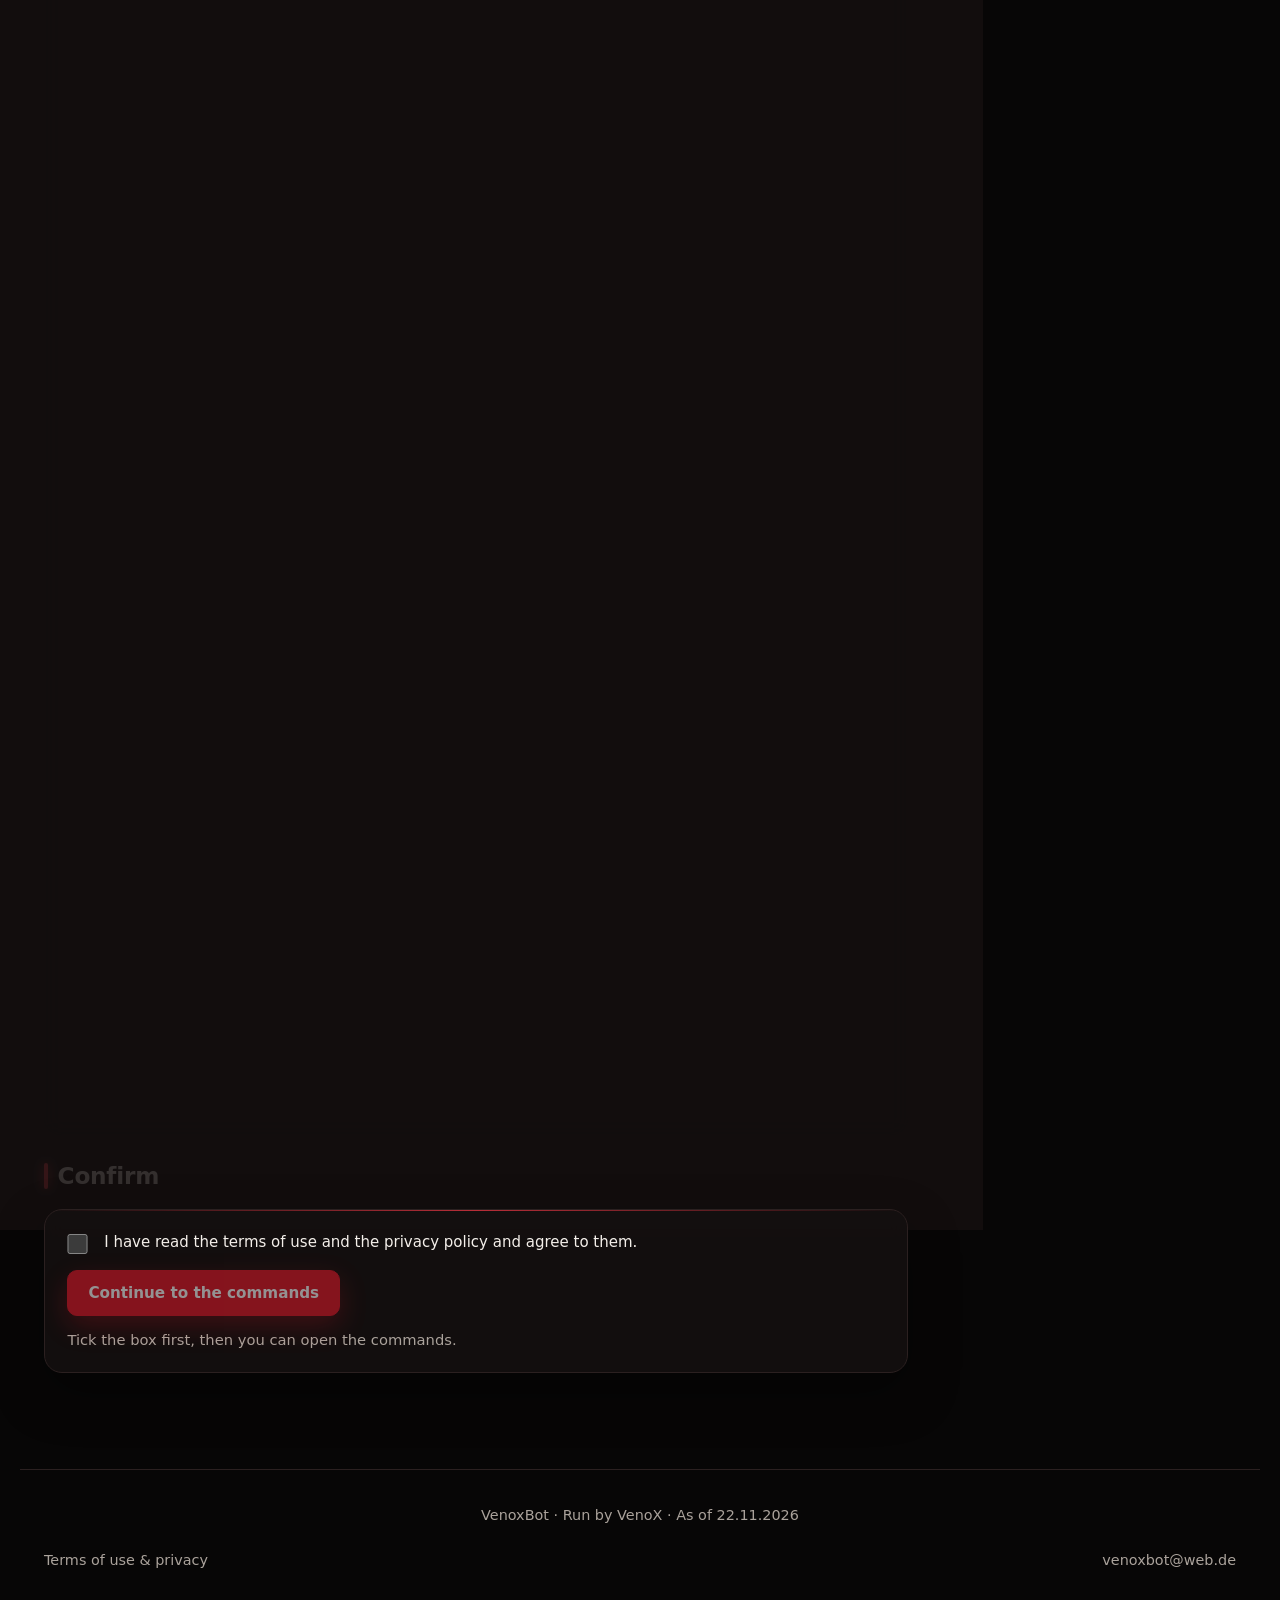
==== commit 35087e06: "Befehle: !ask reminder und !ask reminder liste Co-Authored-By: Claude Opus 5.5 <noreply@anthropic.co" ====
--- a/befehle.html
+++ b/befehle.html
@@ -70,6 +70,8 @@
       <div class="row"><code>!ask Frage</code><p>Stellt dem Bot eine Frage. Maximal 400 Zeichen. Zwischen zwei Fragen einer Person liegt eine Pause.</p></div>
       <div class="row"><code>!ask Frage 1? Frage 2?</code><p>Mehrere Fragen in einer Nachricht. Der Bot beantwortet sie nummeriert, auf Twitch in bis zu drei Nachrichten.</p></div>
       <div class="row"><code>!info</code><p>Zeigt einen kurzen Hinweis mit der Pause zwischen zwei Fragen und dem Link zur Infoseite.</p></div>
+      <div class="row"><code>!ask reminder 30m Text</code><p>Erinnert dich später im selben Chat, ohne KI. Zeitangaben wie <span class="cmd">!ask reminder 45m Pizza</span>, <span class="cmd">!ask reminder um 18:30 zocken</span> oder <span class="cmd">!ask reminder am Freitag um 20 Uhr Film</span>. Höchstens 31 Tage im Voraus und 5 offene Erinnerungen pro Person. Streamer und Mods können mit <span class="cmd">!ask reminder 10m @name Text</span> auch andere erinnern. Geht auf Twitch und Discord.</p></div>
+      <div class="row"><code>!ask reminder liste</code><p>Zeigt deine offenen Erinnerungen mit Nummer. Mit <span class="cmd">!ask reminder löschen 2</span> löschst du Nummer 2.</p></div>
       <div class="row"><code>!ask feedback Text</code><p>Schickt VenoX dein Feedback zum Bot (höchstens 300 Zeichen, einmal pro Stunde). Geht auch, wenn die KI pausiert ist.</p></div>
     </div>
   </section>
